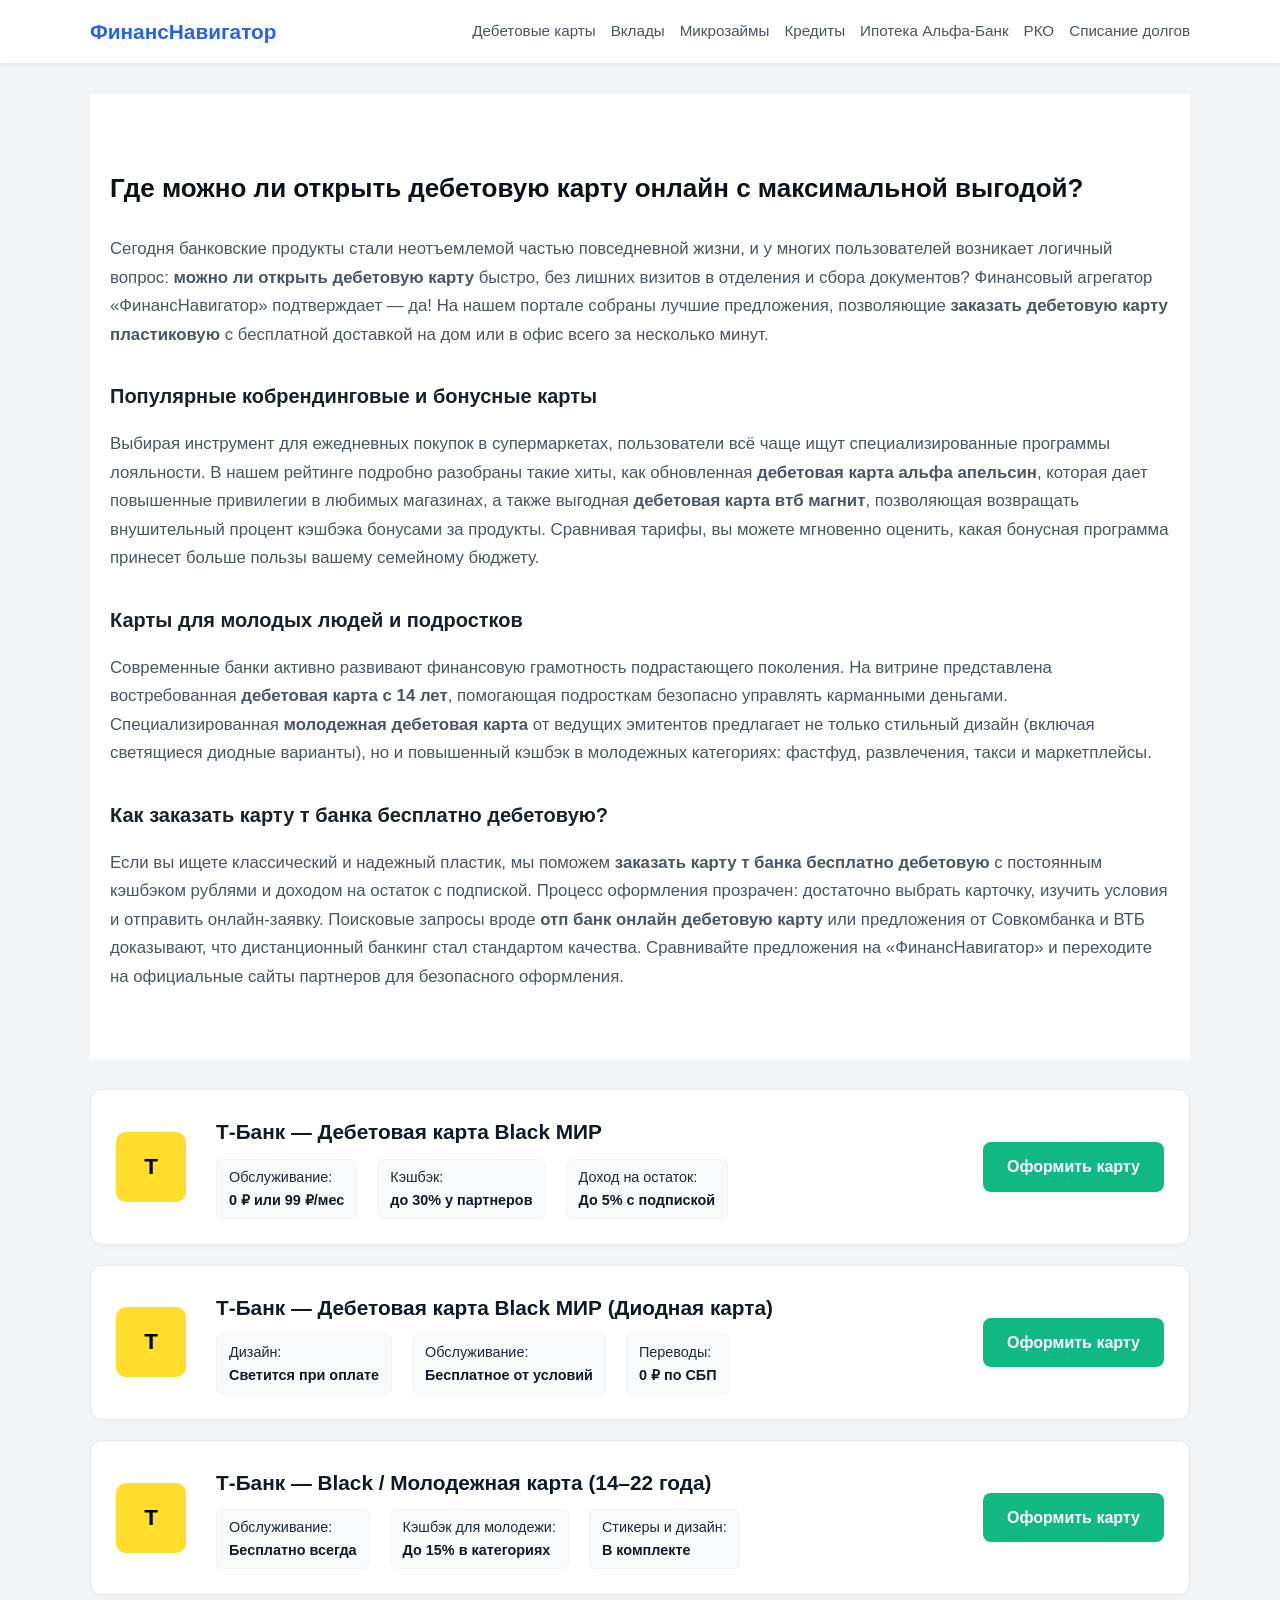
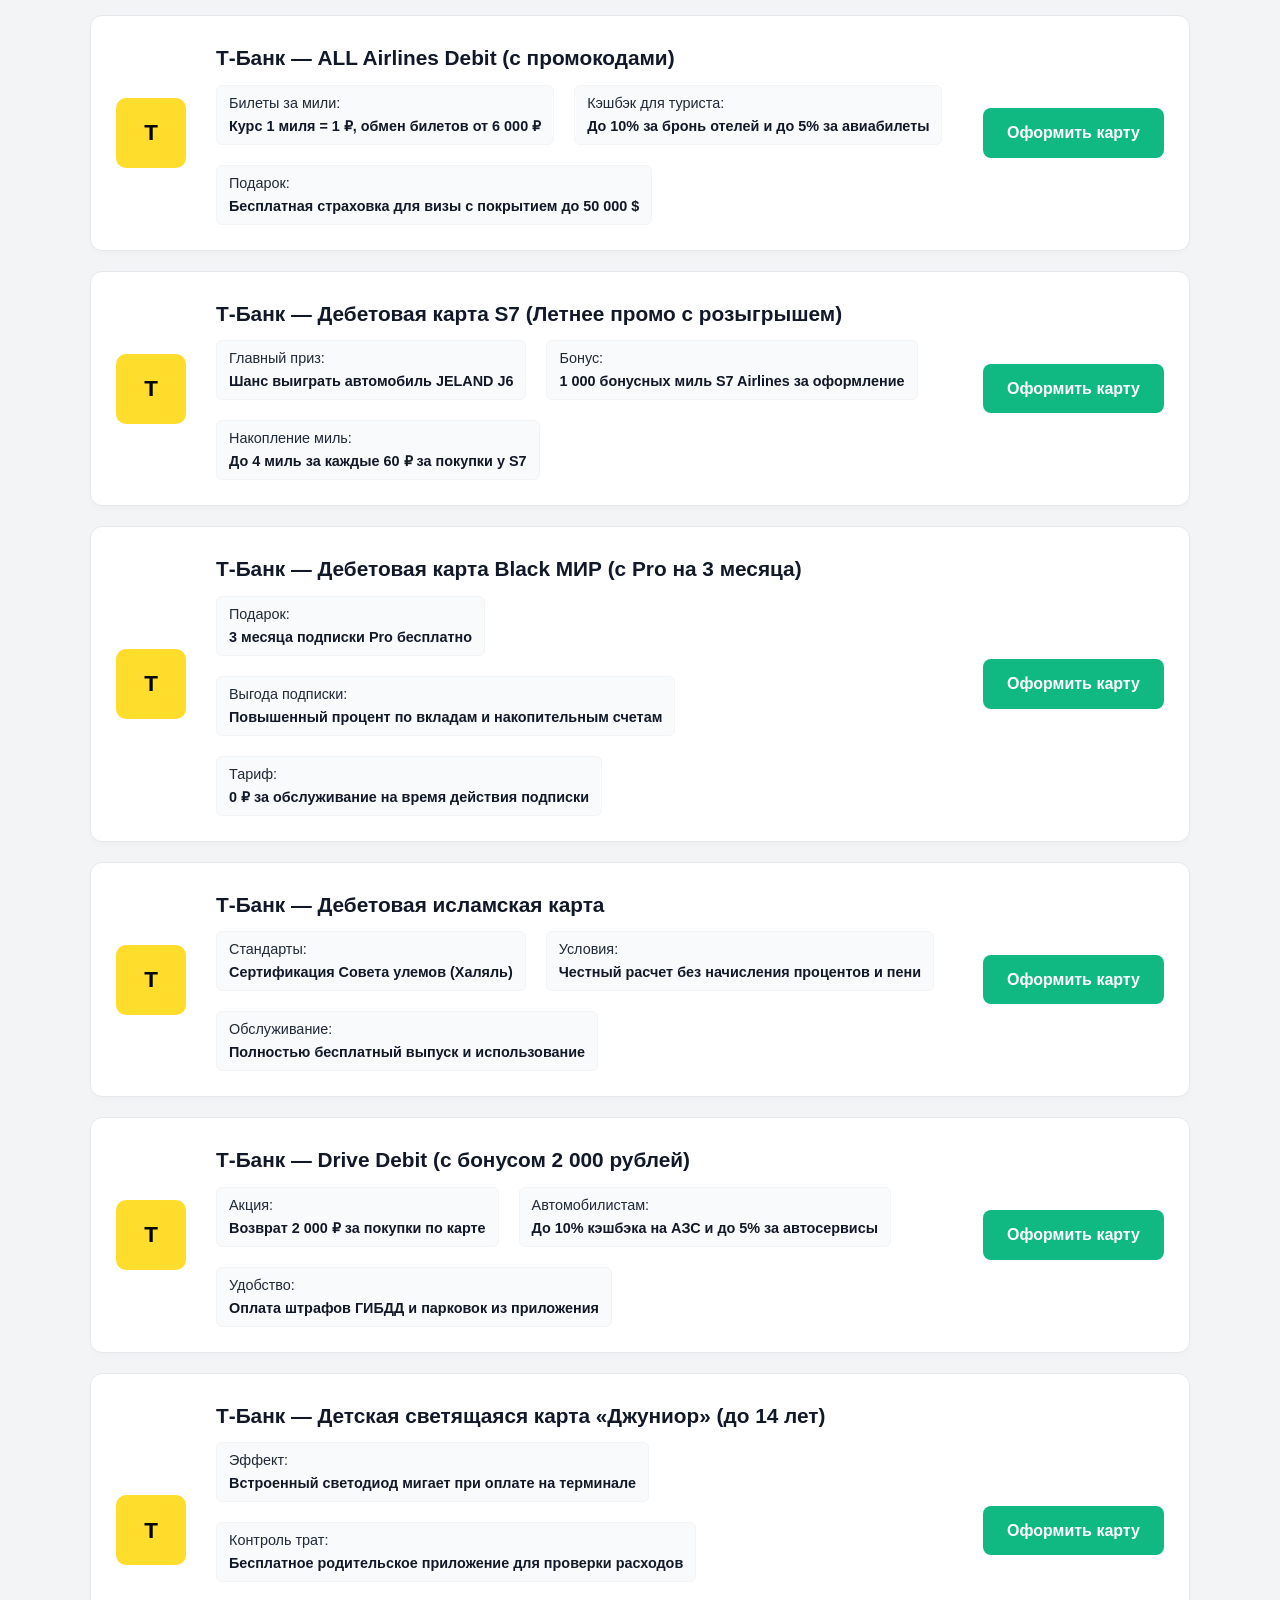
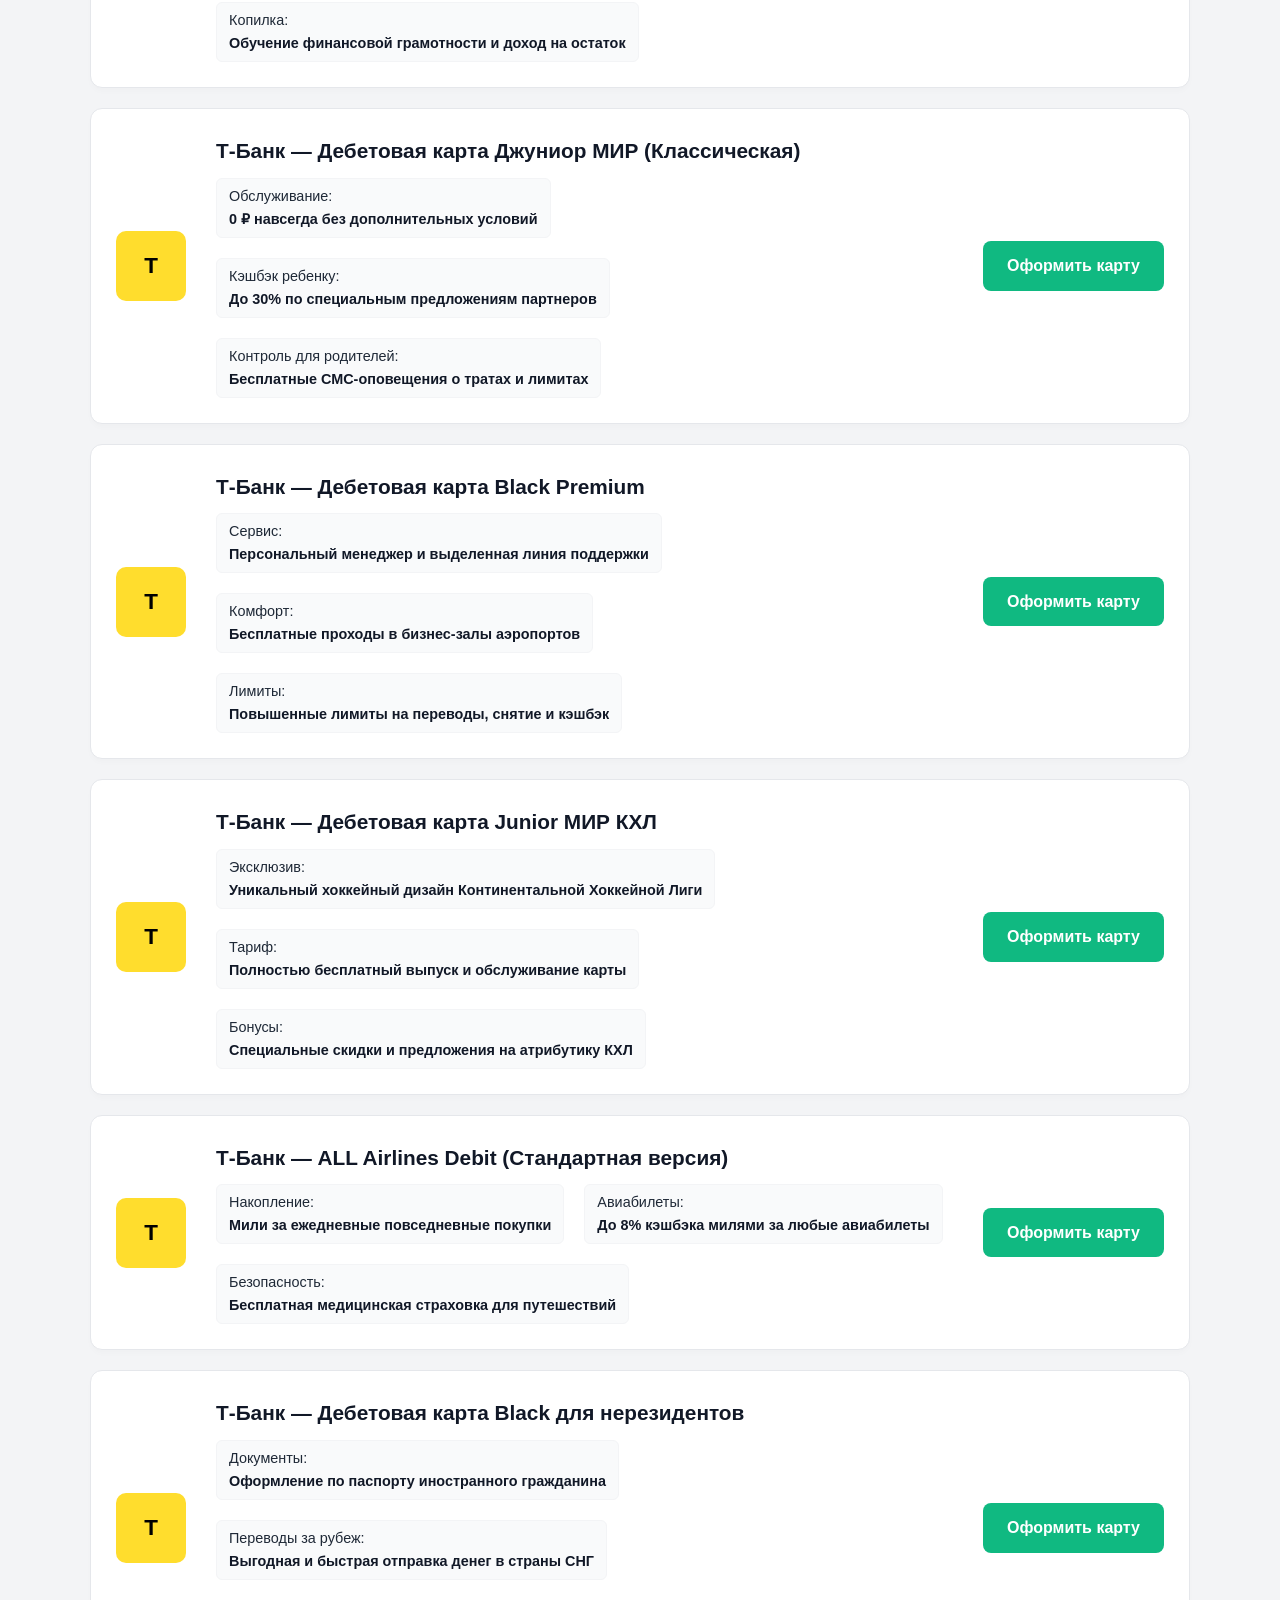
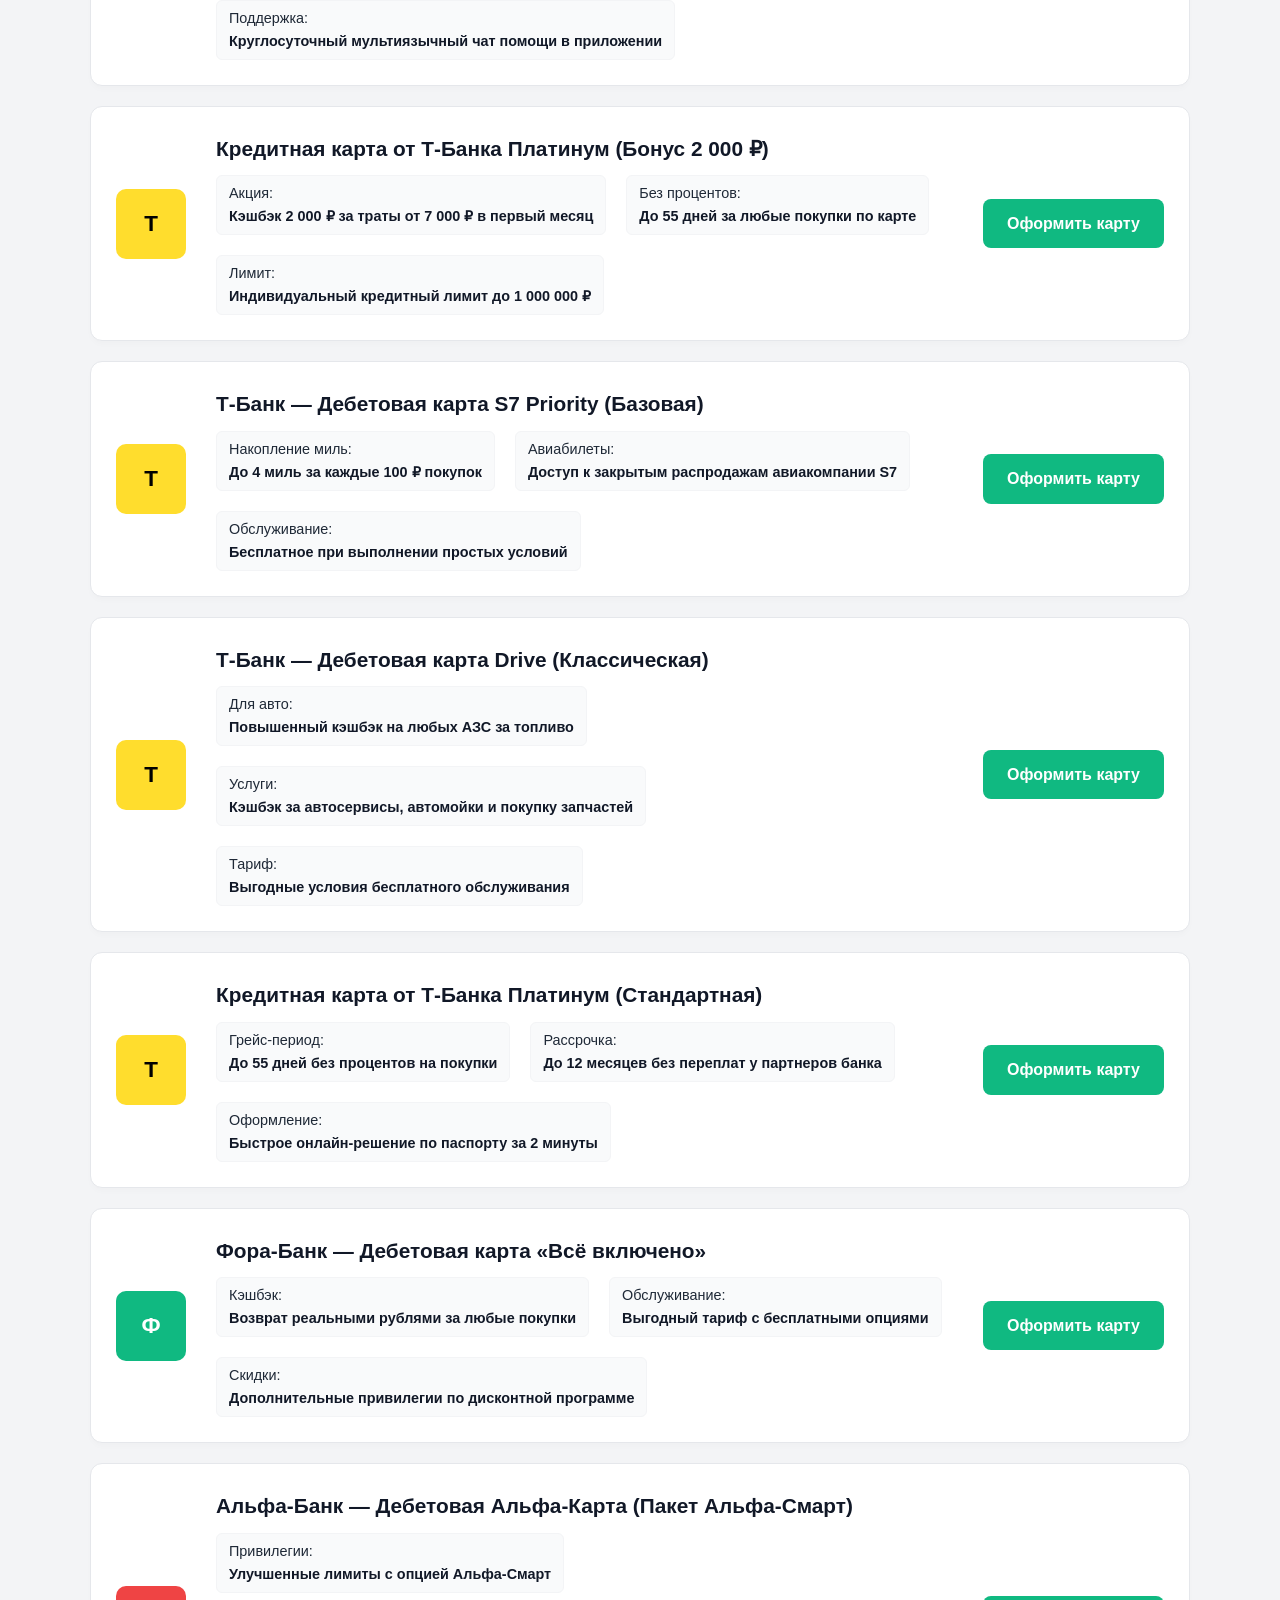
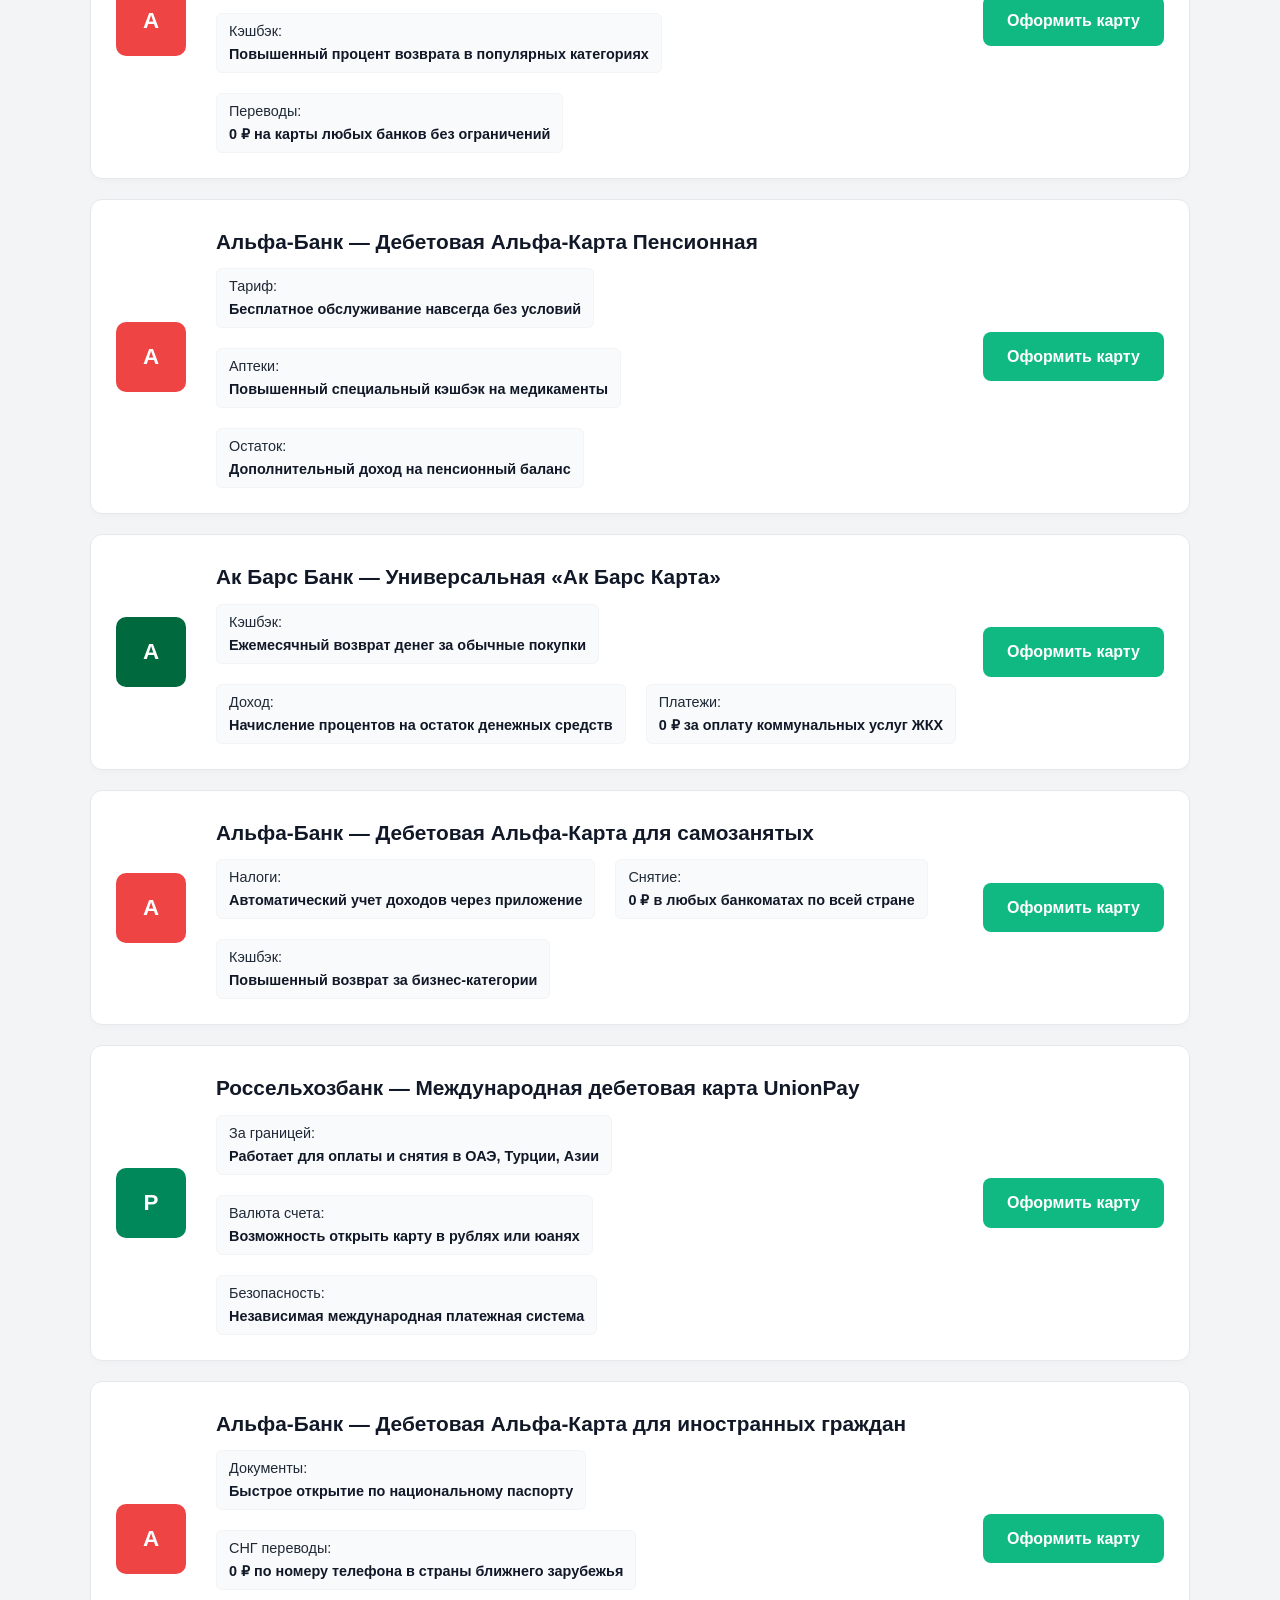
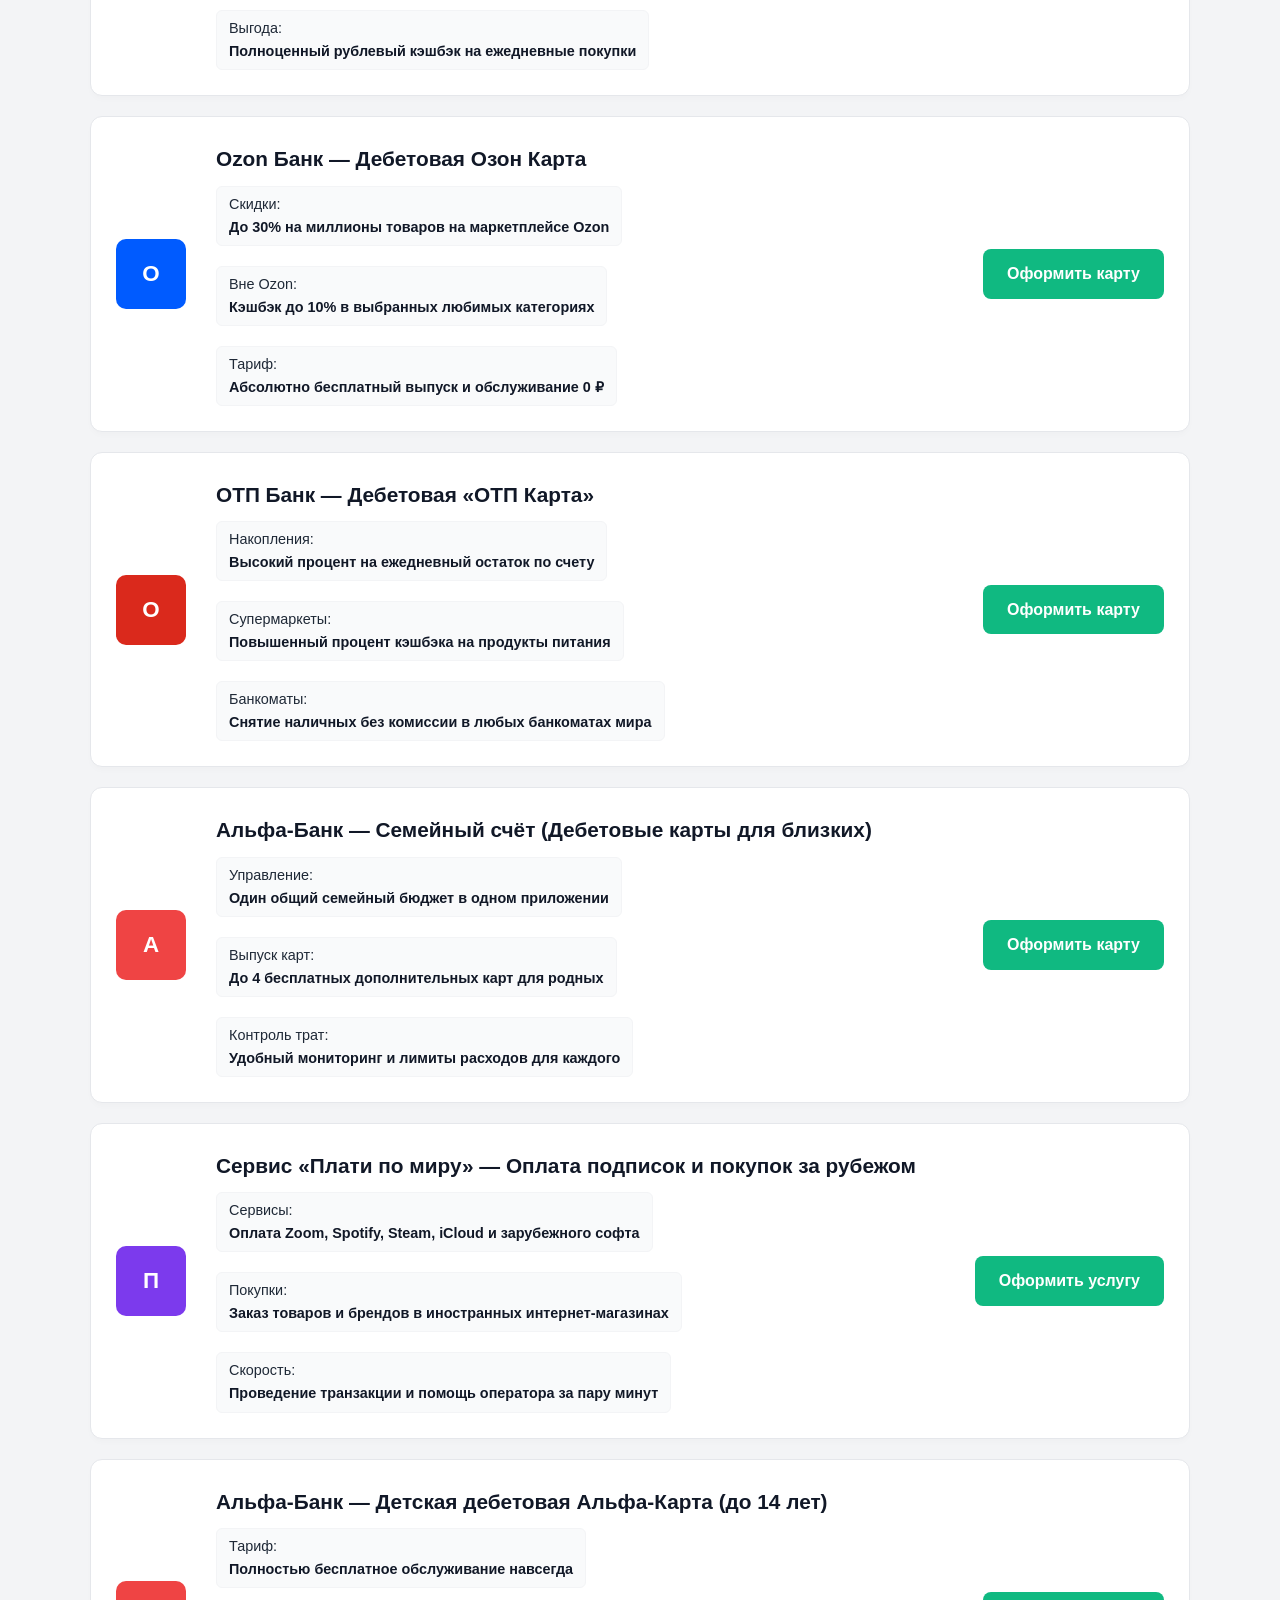
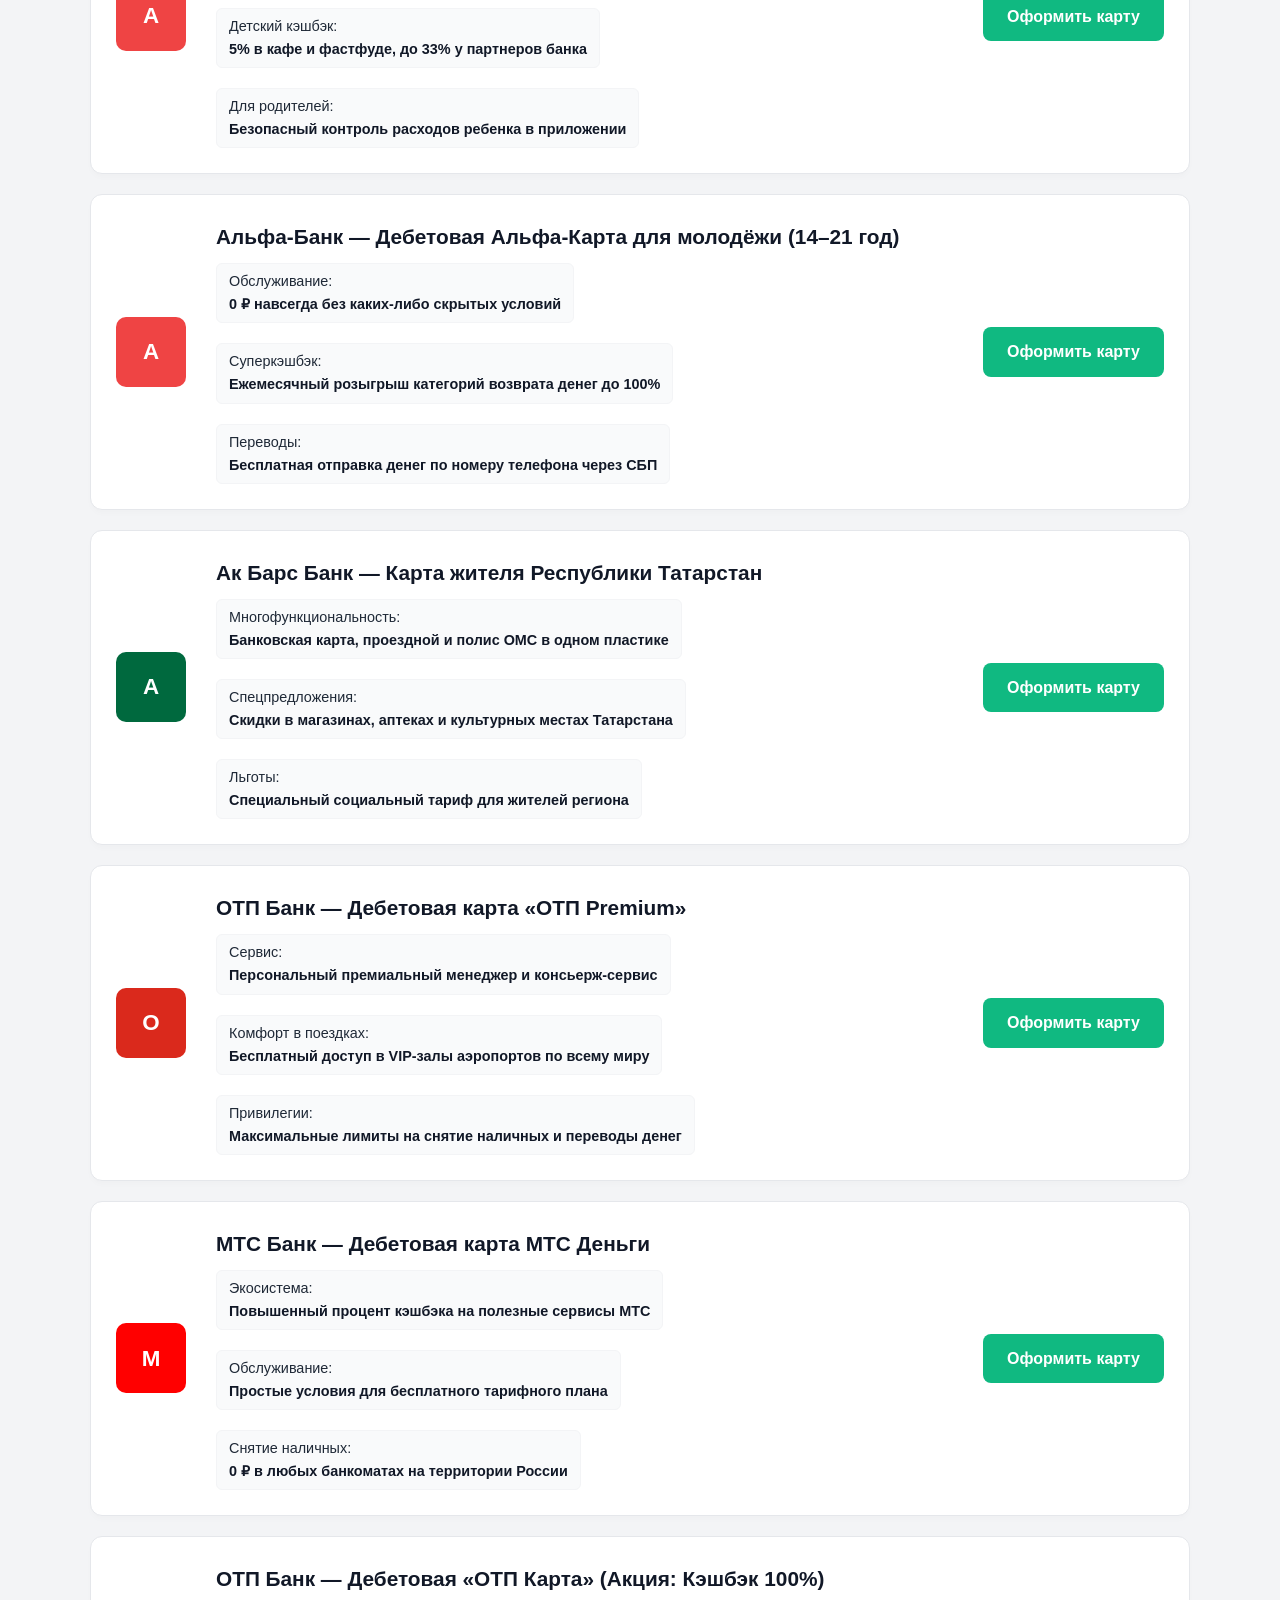
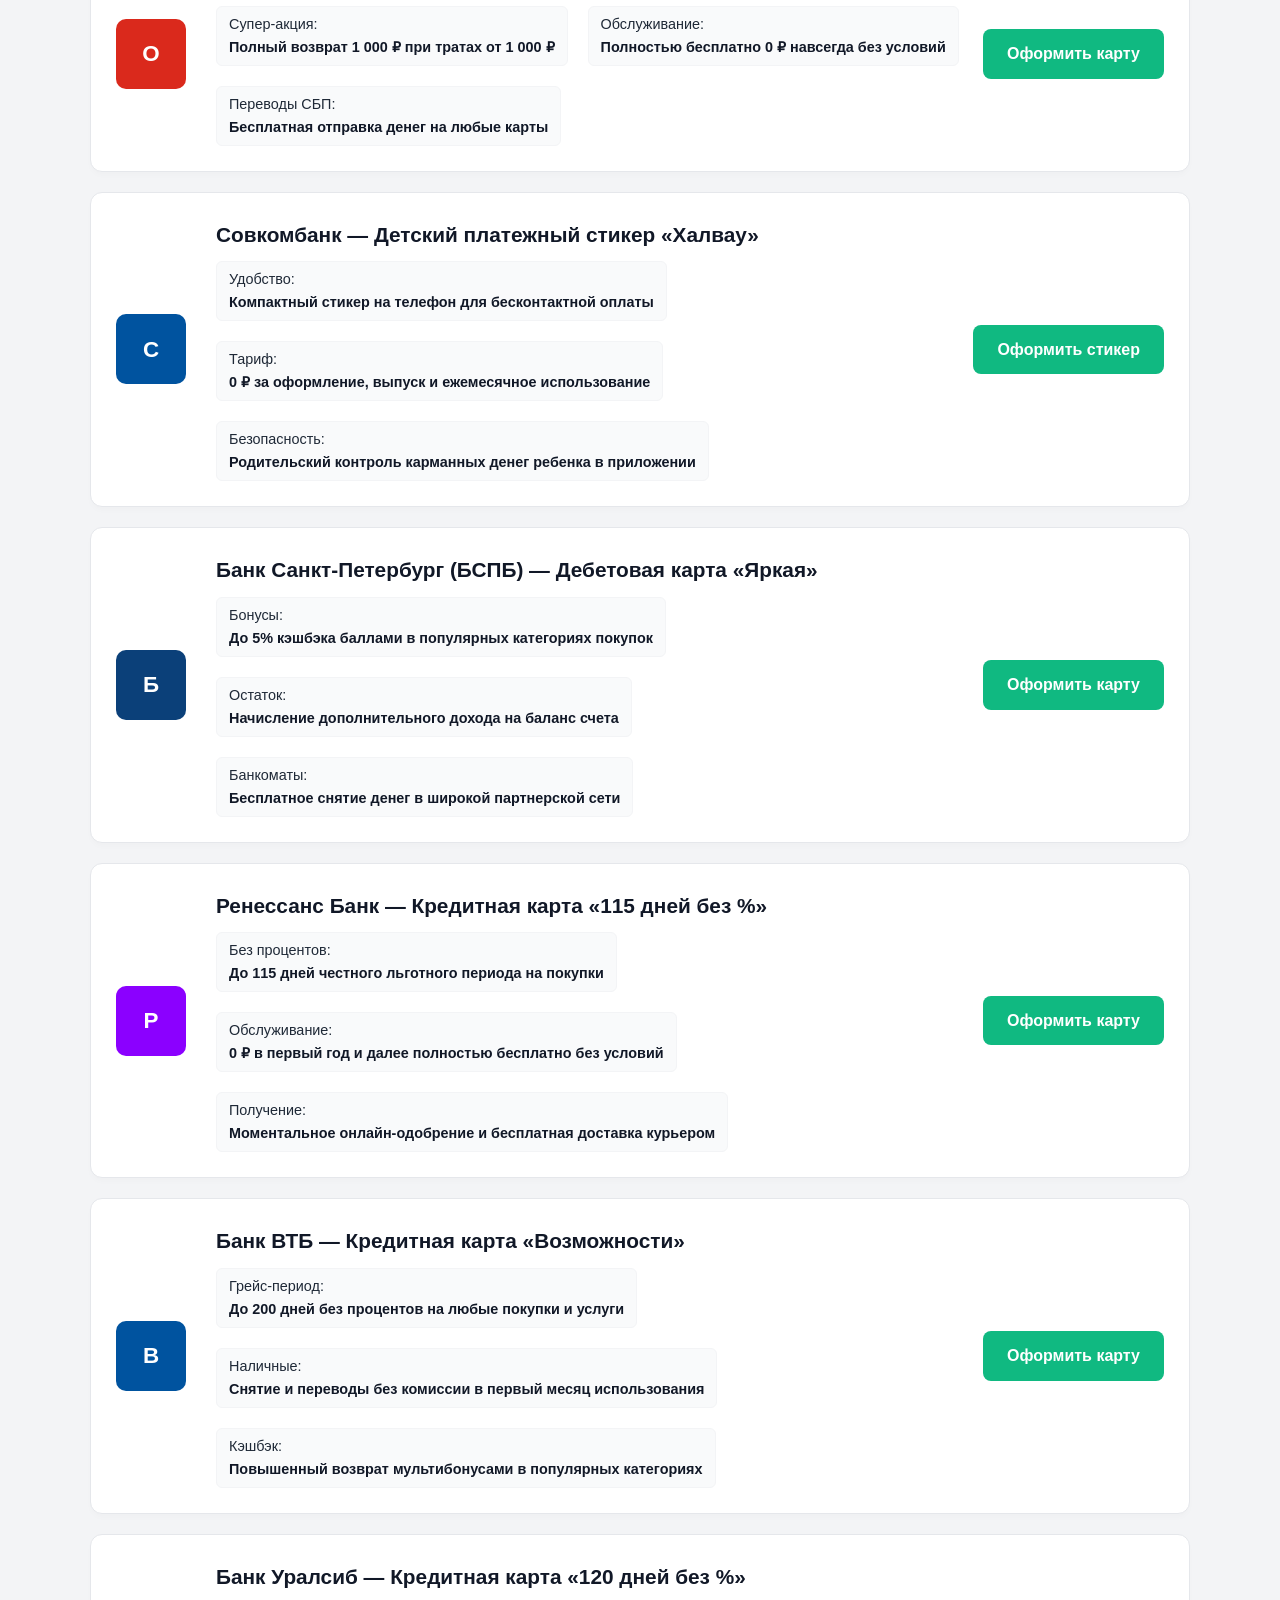
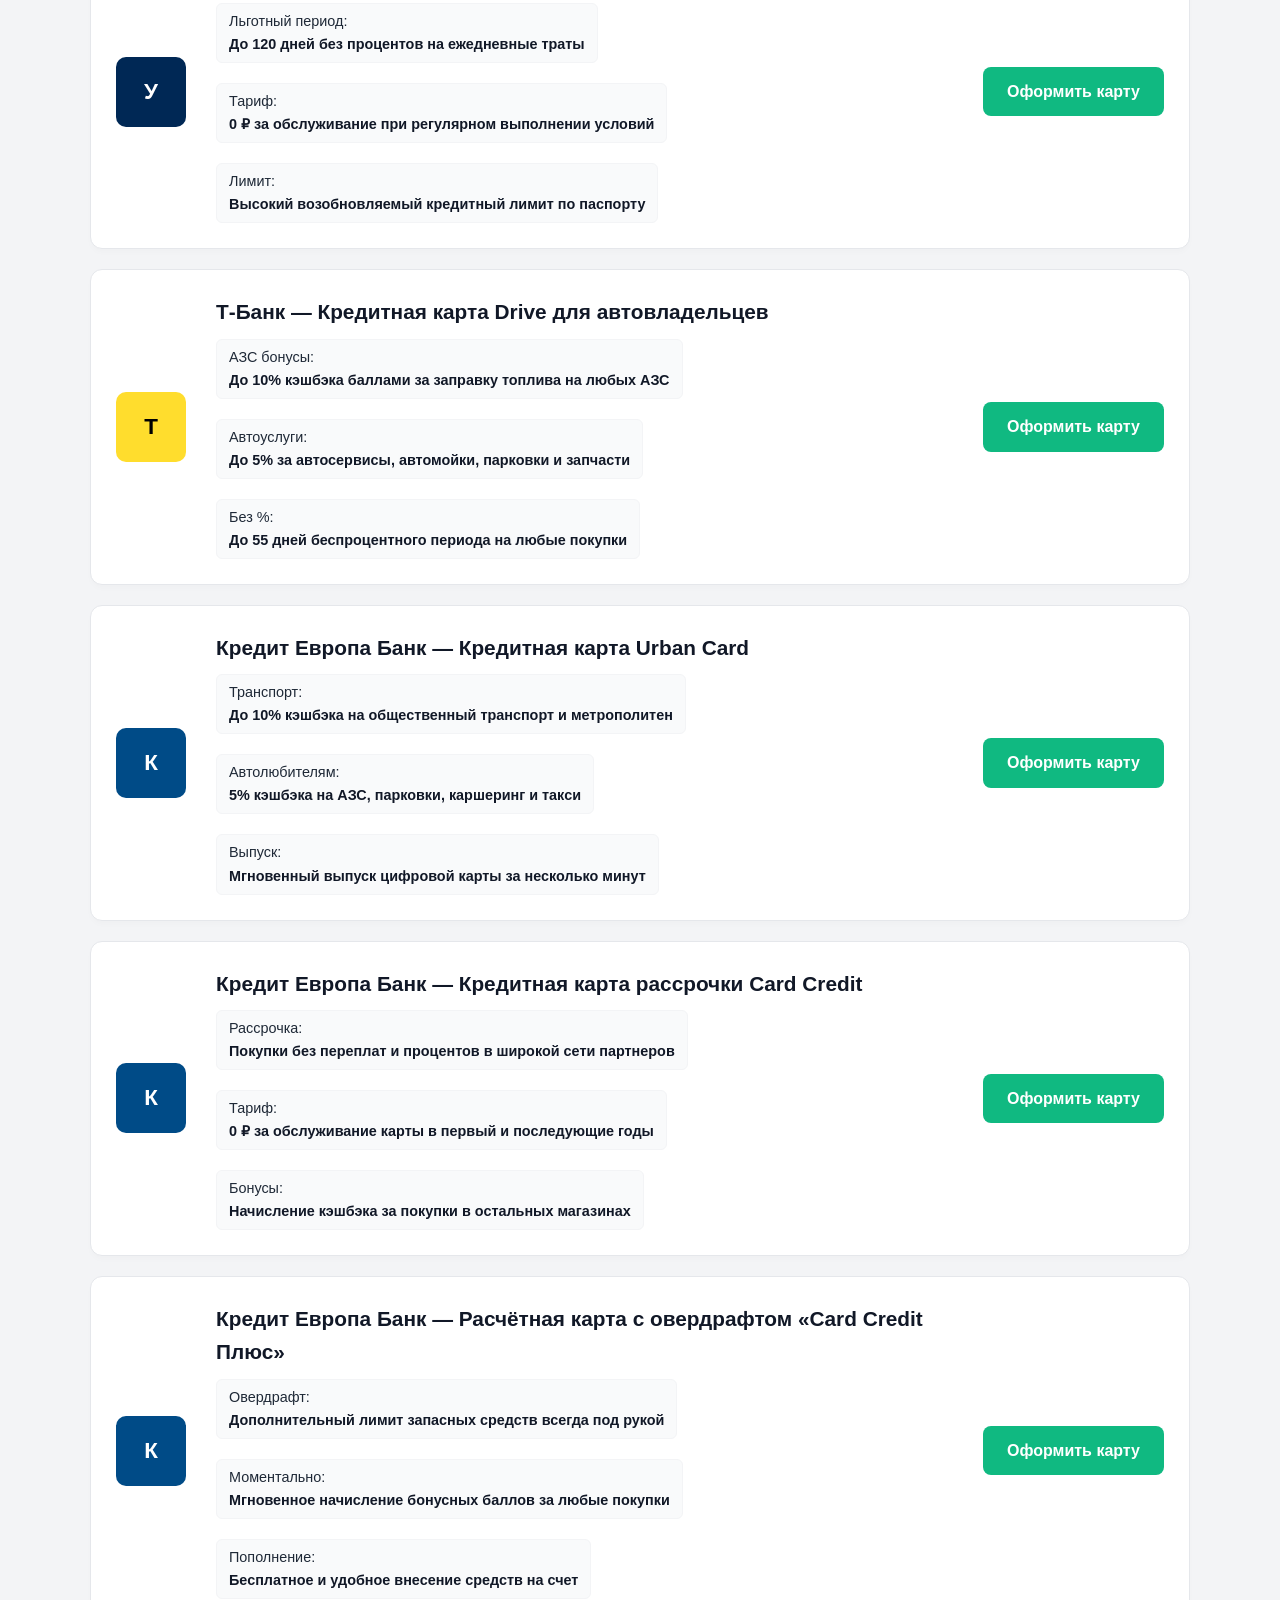
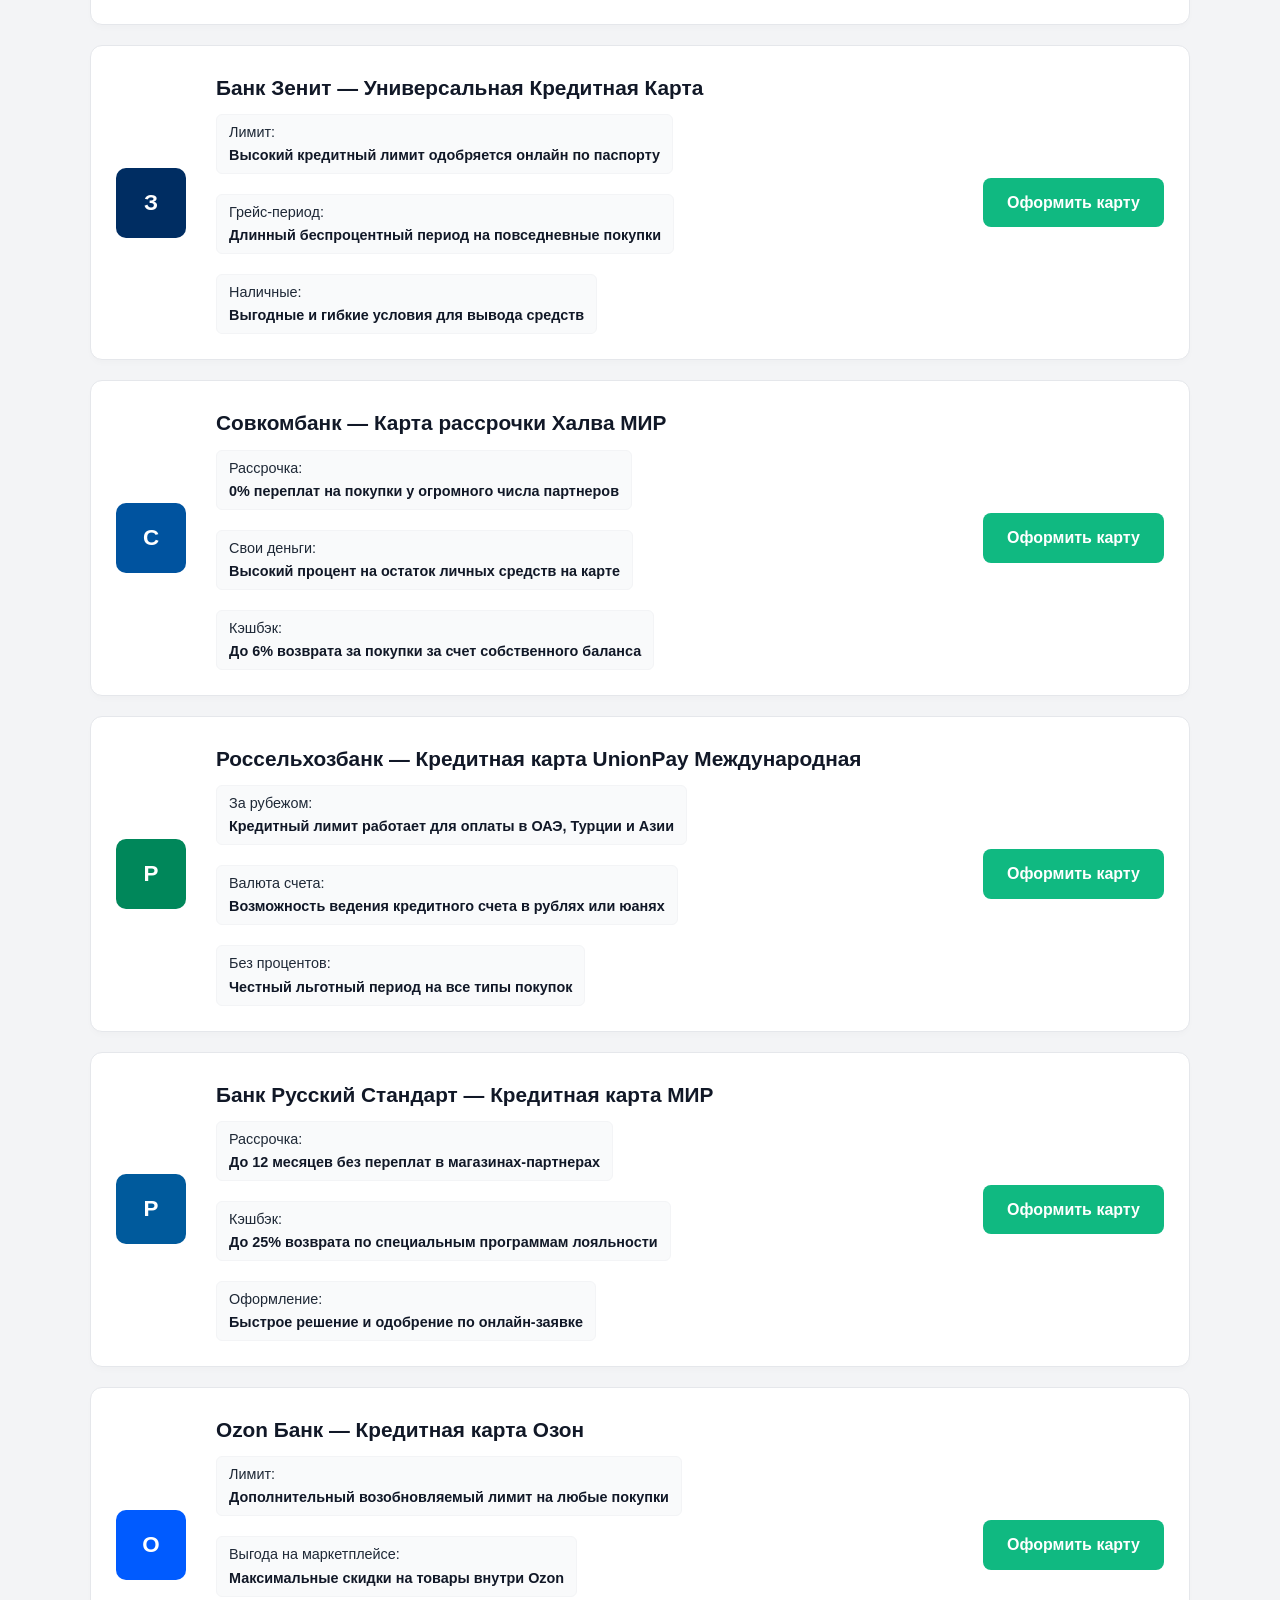
==== index.html @ fbdfd5fc "Update index.html" ====
<!DOCTYPE html>
<html lang="ru">
<head>
    <script>
  if (window.location.hostname === "smart-cardss.github.io") {
    window.location.replace("https://fin-navigator24.ru" + window.location.pathname.replace("/bank", ""));
  }
</script>
    <link rel="canonical" href="https://fin-navigator24.ru" />
    <meta charset="UTF-8">
    <meta name="viewport" content="width=device-width, initial-scale=1.0">
    <title>Сравнить и оформить дебетовую карту онлайн — Выгодный выбор</title>
    <meta name="description" content="Рейтинг лучших дебетовых и кредитных карт с кэшбэком и бесплатным обслуживанием. Оформить заявку онлайн за 5 минут.">
    
    <!-- Встроенный CSS (Стили сайта) -->
    <style>
        :root {
            --primary-color: #2563eb;
            --text-color: #1f2937;
            --bg-color: #f3f4f6;
            --card-bg: #ffffff;
            --accent-yellow: #ffdd2d;
        }
        body {
            font-family: -apple-system, BlinkMacSystemFont, "Segoe UI", Roboto, Helvetica, Arial, sans-serif;
            line-height: 1.6;
            color: var(--text-color);
            background-color: var(--bg-color);
            margin: 0;
            padding: 0;
        }
        header {
            background-color: var(--card-bg);
            box-shadow: 0 2px 4px rgba(0,0,0,0.05);
            padding: 15px 20px;
            position: sticky;
            top: 0;
            z-index: 100;
        }
        .nav-container {
            max-width: 1100px;
            margin: 0 auto;
            display: flex;
            justify-content: space-between;
            align-items: center;
            flex-wrap: wrap;
        }
        .logo {
            font-weight: bold;
            font-size: 1.3rem;
            color: var(--primary-color);
            text-decoration: none;
        }
        .nav-links {
            display: flex;
            gap: 15px;
            flex-wrap: wrap;
        }
        .nav-links a {
            text-decoration: none;
            color: #4b5563;
            font-size: 0.95rem;
            font-weight: 500;
        }
        .nav-links a:hover, .nav-links a.active {
            color: var(--primary-color);
        }
        .container {
            max-width: 1100px;
            margin: 30px auto;
            padding: 0 15px;
        }
        .seo-block {
            background-color: var(--card-bg);
            padding: 25px;
            border-radius: 12px;
            margin-bottom: 30px;
            box-shadow: 0 1px 3px rgba(0,0,0,0.05);
        }
        h1 { font-size: 2rem; margin-top: 0; color: #111827; }
        h2 { font-size: 1.5rem; color: #111827; }
        p { color: #4b5563; font-size: 1.05rem; }
        
        /* Список офферов */
        .offers-list {
            display: flex;
            flex-direction: column;
            gap: 20px;
        }
        .offer-card {
            background-color: var(--card-bg);
            border-radius: 12px;
            padding: 25px;
            display: grid;
            grid-template-columns: 80px 1fr auto;
            align-items: center;
            gap: 20px;
            box-shadow: 0 4px 6px -1px rgba(0,0,0,0.02);
            border: 1px solid #e5e7eb;
        }
        @media (max-width: 768px) {
            .offer-card { grid-template-columns: 1fr; text-align: center; }
            .bank-badge { margin: 0 auto; }
            .offer-action { text-align: center; }
        }
        
        /* Текстовая цветная плашка банка вместо картинок */
        .bank-badge {
            width: 70px;
            height: 70px;
            border-radius: 10px;
            display: flex;
            align-items: center;
            justify-content: center;
            font-weight: bold;
            font-size: 1.4rem;
            color: #000000;
            background-color: var(--accent-yellow);
            user-select: none;
        }
        /* Стили для плашек разных банков */
        .bank-badge.alfa { background-color: #ef4444; color: #ffffff; }
        .bank-badge.vtb { background-color: #00539f; color: #ffffff; }
        .bank-badge.uralsib { background-color: #002855; color: #ffffff; }
        .bank-badge.ozon { background-color: #005bff; color: #ffffff; }
        .bank-badge.other { background-color: #10b981; color: #ffffff; }

        .offer-details h3 { margin: 0 0 10px 0; font-size: 1.3rem; color: #111827; }
        .offer-props {
            display: flex;
            gap: 20px;
            flex-wrap: wrap;
            margin-top: 10px;
        }
        @media (max-width: 768px) { .offer-props { justify-content: center; } }
        .prop {
            background-color: #f9fafb;
            padding: 6px 12px;
            border-radius: 6px;
            font-size: 0.9rem;
            border: 1px solid #f3f4f6;
        }
        .prop span { display: block; font-weight: bold; color: #111827; }
        .offer-action { text-align: right; }
        
        /* Исправленная кнопка для прямой работы ссылок на GitHub */
        .btn {
            display: inline-block;
            background-color: #10b981;
            color: white !important;
            padding: 12px 24px;
            font-weight: bold;
            text-decoration: none !important;
            border-radius: 8px;
            cursor: pointer;
            border: none;
            transition: background 0.2s;
            font-size: 1rem;
            position: relative;
            z-index: 10;
            pointer-events: auto !important;
        }
        .btn:hover { background-color: #059669; }
        footer {
            text-align: center;
            padding: 40px 20px;
            color: #9ca3af;
            font-size: 0.85rem;
            margin-top: 50px;
            border-top: 1px solid #e5e7eb;
        }
    </style>
</head>
<body>

    <!-- Меню сайта -->
    <header>
    <div class="nav-container">
        <a href="/" class="logo">ФинансНавигатор</a>
        <nav class="nav-links">
            <a href="/">Дебетовые карты</a>
            <a href="/vklady/">Вклады</a>
            <a href="/mfi/">Микрозаймы</a>
            <a href="/credits/">Кредиты</a>
            <a href="/alfa-ipoteka/">Ипотека Альфа-Банк</a>
            <a href="/rko/">РКО</a>
            <a href="/bankrotstvo/">Списание долгов</a>
        </nav>
    </div>
</header>

    <div class="container">
        
         <!-- Профессиональный SEO-блок под собранную семантику -->
<section class="seo-advanced-section" style="padding: 50px 20px; background-color: #ffffff; color: #2c3e50; font-family: 'Segoe UI', Roboto, sans-serif; line-height: 1.7; max-width: 1200px; margin: 30px auto; border-top: 1px solid #eef2f5;">
    <h2 style="font-size: 26px; color: #0c101d; margin-bottom: 25px; font-weight: 700; text-align: left;">Где можно ли открыть дебетовую карту онлайн с максимальной выгодой?</h2>
    
    <p style="margin-bottom: 18px;">
        Сегодня банковские продукты стали неотъемлемой частью повседневной жизни, и у многих пользователей возникает логичный вопрос: <strong>можно ли открыть дебетовую карту</strong> быстро, без лишних визитов в отделения и сбора документов? Финансовый агрегатор «ФинансНавигатор» подтверждает — да! На нашем портале собраны лучшие предложения, позволяющие <strong>заказать дебетовую карту пластиковую</strong> с бесплатной доставкой на дом или в офис всего за несколько минут.
    </p>

    <h3 style="font-size: 20px; color: #1a202c; margin-top: 30px; margin-bottom: 12px; font-weight: 600;">Популярные кобрендинговые и бонусные карты</h3>
    <p style="margin-bottom: 18px;">
        Выбирая инструмент для ежедневных покупок в супермаркетах, пользователи всё чаще ищут специализированные программы лояльности. В нашем рейтинге подробно разобраны такие хиты, как обновленная <strong>дебетовая карта альфа апельсин</strong>, которая дает повышенные привилегии в любимых магазинах, а также выгодная <strong>дебетовая карта втб магнит</strong>, позволяющая возвращать внушительный процент кэшбэка бонусами за продукты. Сравнивая тарифы, вы можете мгновенно оценить, какая бонусная программа принесет больше пользы вашему семейному бюджету.
    </p>

    <h3 style="font-size: 20px; color: #1a202c; margin-top: 30px; margin-bottom: 12px; font-weight: 600;">Карты для молодых людей и подростков</h3>
    <p style="margin-bottom: 18px;">
        Современные банки активно развивают финансовую грамотность подрастающего поколения. На витрине представлена востребованная <strong>дебетовая карта с 14 лет</strong>, помогающая подросткам безопасно управлять карманными деньгами. Специализированная <strong>молодежная дебетовая карта</strong> от ведущих эмитентов предлагает не только стильный дизайн (включая светящиеся диодные варианты), но и повышенный кэшбэк в молодежных категориях: фастфуд, развлечения, такси и маркетплейсы.
    </p>

    <h3 style="font-size: 20px; color: #1a202c; margin-top: 30px; margin-bottom: 12px; font-weight: 600;">Как заказать карту т банка бесплатно дебетовую?</h3>
    <p style="margin-bottom: 18px;">
        Если вы ищете классический и надежный пластик, мы поможем <strong>заказать карту т банка бесплатно дебетовую</strong> с постоянным кэшбэком рублями и доходом на остаток с подпиской. Процесс оформления прозрачен: достаточно выбрать карточку, изучить условия и отправить онлайн-заявку. Поисковые запросы вроде <strong>отп банк онлайн дебетовую карту</strong> или предложения от Совкомбанка и ВТБ доказывают, что дистанционный банкинг стал стандартом качества. Сравнивайте предложения на «ФинансНавигатор» и переходите на официальные сайты партнеров для безопасного оформления.
    </p>
</section>

        <div class="offers-list">

        <!-- СПИСОК ОФФЕРОВ -->
        <main class="offers-list">

            <!-- Карточка 1: Дебетовая карта Black МИР -->
            <div class="offer-card">
                <div class="bank-badge">Т</div>
                <div class="offer-details">
                    <h3>Т-Банк — Дебетовая карта Black МИР</h3>
                    <div class="offer-props">
                        <div class="prop">Обслуживание: <span>0 ₽ или 99 ₽/мес</span></div>
                        <div class="prop">Кэшбэк: <span>до 30% у партнеров</span></div>
                        <div class="prop">Доход на остаток: <span>До 5% с подпиской</span></div>
                    </div>
                </div>
                <div class="offer-action">
    <a href="https://trk.ppdu.ru/click/Wrhc8bFr?erid=Kra23xCCG" rel="noreferrer noopener sponsored" target="_blank" class="btn" style="text-decoration: none; display: inline-block;">Оформить карту</a>
</div>
            </div>

            <!-- Карточка 2: Дебетовая карта Black МИР, Диодная карта -->
            <div class="offer-card">
                <div class="bank-badge">Т</div>
                <div class="offer-details">
                    <h3>Т-Банк — Дебетовая карта Black МИР (Диодная карта)</h3>
                    <div class="offer-props">
                        <div class="prop">Дизайн: <span>Светится при оплате</span></div>
                        <div class="prop">Обслуживание: <span>Бесплатное от условий</span></div>
                        <div class="prop">Переводы: <span>0 ₽ по СБП</span></div>
                    </div>
                </div>
                <div class="offer-action">
    <a href="https://trk.ppdu.ru/click/Q3XJgyJC?erid=2SDnjc5b4Ad" rel="noreferrer noopener sponsored" target="_blank" class="btn" style="text-decoration: none; display: inline-block;">Оформить карту</a>
</div>
            </div>

            <!-- Карточка 3: Black / Молодежная карта -->
            <div class="offer-card">
                <div class="bank-badge">Т</div>
                <div class="offer-details">
                    <h3>Т-Банк — Black / Молодежная карта (14–22 года)</h3>
                    <div class="offer-props">
                        <div class="prop">Обслуживание: <span>Бесплатно всегда</span></div>
                        <div class="prop">Кэшбэк для молодежи: <span>До 15% в категориях</span></div>
                        <div class="prop">Стикеры и дизайн: <span>В комплекте</span></div>
                    </div>
                </div>
                <div class="offer-action">
    <a href="https://trk.ppdu.ru/click/M4lknHkV?erid=Kra23VKkC" rel="noreferrer noopener sponsored" target="_blank" class="btn" style="text-decoration: none; display: inline-block;">Оформить карту</a>
</div>
            </div>

                        <!-- Карточка: ALL Airlines Debit / промокоды -->
            <div class="offer-card">
                <div class="bank-badge">Т</div>
                <div class="offer-details">
                    <h3>Т-Банк — ALL Airlines Debit (с промокодами)</h3>
                    <div class="offer-props">
                        <div class="prop">Билеты за мили: <span>Курс 1 миля = 1 ₽, обмен билетов от 6 000 ₽</span></div>
                        <div class="prop">Кэшбэк для туриста: <span>До 10% за бронь отелей и до 5% за авиабилеты</span></div>
                        <div class="prop">Подарок: <span>Бесплатная страховка для визы с покрытием до 50 000 $</span></div>
                    </div>
                </div>
                <div class="offer-action">
    <a href="https://trk.ppdu.ru/click/hEuPiwoZ?erid=2SDnjcoWEz6" rel="noreferrer noopener sponsored" target="_blank" class="btn" style="text-decoration: none; display: inline-block;">Оформить карту</a>
</div>
            </div>
            <!-- Карточка: Дебетовая карта S7, Летнее промо -->
            <div class="offer-card">
                <div class="bank-badge">Т</div>
                <div class="offer-details">
                    <h3>Т-Банк — Дебетовая карта S7 (Летнее промо с розыгрышем)</h3>
                    <div class="offer-props">
                        <div class="prop">Главный приз: <span>Шанс выиграть автомобиль JELAND J6</span></div>
                        <div class="prop">Бонус: <span>1 000 бонусных миль S7 Airlines за оформление</span></div>
                        <div class="prop">Накопление миль: <span>До 4 миль за каждые 60 ₽ за покупки у S7</span></div>
                    </div>
                </div>
                <div class="offer-action">
    <a href="https://trk.ppdu.ru/click/bGUSlDmn?erid=2SDnjcBrrqY" rel="noreferrer noopener sponsored" target="_blank" class="btn" style="text-decoration: none; display: inline-block;">Оформить карту</a>
</div>
            </div>

            <!-- Карточка: Дебетовая карта Black МИР/ Pro 3 месяца -->
            <div class="offer-card">
                <div class="bank-badge">Т</div>
                <div class="offer-details">
                    <h3>Т-Банк — Дебетовая карта Black МИР (с Pro на 3 месяца)</h3>
                    <div class="offer-props">
                        <div class="prop">Подарок: <span>3 месяца подписки Pro бесплатно</span></div>
                        <div class="prop">Выгода подписки: <span>Повышенный процент по вкладам и накопительным счетам</span></div>
                        <div class="prop">Тариф: <span>0 ₽ за обслуживание на время действия подписки</span></div>
                    </div>
                </div>
                <div class="offer-action">
    <a href="https://trk.ppdu.ru/click/JKQHjSY3?erid=Kra23oUWc" rel="noreferrer noopener sponsored" target="_blank" class="btn" style="text-decoration: none; display: inline-block;">Оформить карту</a>
</div>
            </div>

            <!-- Карточка: Дебетовая исламская карта -->
            <div class="offer-card">
                <div class="bank-badge">Т</div>
                <div class="offer-details">
                    <h3>Т-Банк — Дебетовая исламская карта</h3>
                    <div class="offer-props">
                        <div class="prop">Стандарты: <span>Сертификация Совета улемов (Халяль)</span></div>
                        <div class="prop">Условия: <span>Честный расчет без начисления процентов и пени</span></div>
                        <div class="prop">Обслуживание: <span>Полностью бесплатный выпуск и использование</span></div>
                    </div>
                </div>
                <div class="offer-action">
    <a href="https://trk.ppdu.ru/click/49aS5Lp2?erid=2SDnjeZwNoM" rel="noreferrer noopener sponsored" target="_blank" class="btn" style="text-decoration: none; display: inline-block;">Оформить карту</a>
</div>
            </div>

            <!-- Карточка: Drive Debit кешбэк 2 000 рублей -->
            <div class="offer-card">
                <div class="bank-badge">Т</div>
                <div class="offer-details">
                    <h3>Т-Банк — Drive Debit (с бонусом 2 000 рублей)</h3>
                    <div class="offer-props">
                        <div class="prop">Акция: <span>Возврат 2 000 ₽ за покупки по карте</span></div>
                        <div class="prop">Автомобилистам: <span>До 10% кэшбэка на АЗС и до 5% за автосервисы</span></div>
                        <div class="prop">Удобство: <span>Оплата штрафов ГИБДД и парковок из приложения</span></div>
                    </div>
                </div>
                <div class="offer-action">
    <a href="https://trk.ppdu.ru/click/D4M44JTx?erid=2SDnjdDD33p" rel="noreferrer noopener sponsored" target="_blank" class="btn" style="text-decoration: none; display: inline-block;">Оформить карту</a>
</div>
            </div>

            <!-- Карточка: Детская светящаяся карта «Джуниор» -->
            <div class="offer-card">
                <div class="bank-badge">Т</div>
                <div class="offer-details">
                    <h3>Т-Банк — Детская светящаяся карта «Джуниор» (до 14 лет)</h3>
                    <div class="offer-props">
                        <div class="prop">Эффект: <span>Встроенный светодиод мигает при оплате на терминале</span></div>
                        <div class="prop">Контроль трат: <span>Бесплатное родительское приложение для проверки расходов</span></div>
                        <div class="prop">Копилка: <span>Обучение финансовой грамотности и доход на остаток</span></div>
                    </div>
                </div>
                <div class="offer-action">
    <a href="https://trk.ppdu.ru/click/TkHaXPd6?erid=2SDnjdyPqHx" rel="noreferrer noopener sponsored" target="_blank" class="btn" style="text-decoration: none; display: inline-block;">Оформить карту</a>
</div>
            </div>
            <!-- Карточка: Дебетовая карта Джуниор МИР -->
            <div class="offer-card">
                <div class="bank-badge">Т</div>
                <div class="offer-details">
                    <h3>Т-Банк — Дебетовая карта Джуниор МИР (Классическая)</h3>
                    <div class="offer-props">
                        <div class="prop">Обслуживание: <span>0 ₽ навсегда без дополнительных условий</span></div>
                        <div class="prop">Кэшбэк ребенку: <span>До 30% по специальным предложениям партнеров</span></div>
                        <div class="prop">Контроль для родителей: <span>Бесплатные СМС-оповещения о тратах и лимитах</span></div>
                    </div>
                </div>
                <div class="offer-action">
    <a href="https://trk.ppdu.ru/click/0OyXxaJP?erid=Kra23n8S4" rel="noreferrer noopener sponsored" target="_blank" class="btn" style="text-decoration: none; display: inline-block;">Оформить карту</a>
</div>
            </div>

            <!-- Карточка: Дебетовая карта Black Premium -->
            <div class="offer-card">
                <div class="bank-badge">Т</div>
                <div class="offer-details">
                    <h3>Т-Банк — Дебетовая карта Black Premium</h3>
                    <div class="offer-props">
                        <div class="prop">Сервис: <span>Персональный менеджер и выделенная линия поддержки</span></div>
                        <div class="prop">Комфорт: <span>Бесплатные проходы в бизнес-залы аэропортов</span></div>
                        <div class="prop">Лимиты: <span>Повышенные лимиты на переводы, снятие и кэшбэк</span></div>
                    </div>
                </div>
                <div class="offer-action">
    <a href="https://trk.ppdu.ru/click/efPp7oyn?erid=Kra245bYt" rel="noreferrer noopener sponsored" target="_blank" class="btn" style="text-decoration: none; display: inline-block;">Оформить карту</a>
</div>
            </div>

            <!-- Карточка: Дебетовая карта Junior МИР КХЛ -->
            <div class="offer-card">
                <div class="bank-badge">Т</div>
                <div class="offer-details">
                    <h3>Т-Банк — Дебетовая карта Junior МИР КХЛ</h3>
                    <div class="offer-props">
                        <div class="prop">Эксклюзив: <span>Уникальный хоккейный дизайн Континентальной Хоккейной Лиги</span></div>
                        <div class="prop">Тариф: <span>Полностью бесплатный выпуск и обслуживание карты</span></div>
                        <div class="prop">Бонусы: <span>Специальные скидки и предложения на атрибутику КХЛ</span></div>
                    </div>
                </div>
                <div class="offer-action">
    <a href="https://trk.ppdu.ru/click/3ZkGtnky?erid=2SDnje5XEhE" rel="noreferrer noopener sponsored" target="_blank" class="btn" style="text-decoration: none; display: inline-block;">Оформить карту</a>
</div>
            </div>

            <!-- Карточка: ALL Airlines Debit -->
            <div class="offer-card">
                <div class="bank-badge">Т</div>
                <div class="offer-details">
                    <h3>Т-Банк — ALL Airlines Debit (Стандартная версия)</h3>
                    <div class="offer-props">
                        <div class="prop">Накопление: <span>Мили за ежедневные повседневные покупки</span></div>
                        <div class="prop">Авиабилеты: <span>До 8% кэшбэка милями за любые авиабилеты</span></div>
                        <div class="prop">Безопасность: <span>Бесплатная медицинская страховка для путешествий</span></div>
                    </div>
                </div>
                <div class="offer-action">
    <a href="https://trk.ppdu.ru/click/bYWSc6k2?erid=Kra23fkMn" rel="noreferrer noopener sponsored" target="_blank" class="btn" style="text-decoration: none; display: inline-block;">Оформить карту</a>
</div>
            </div>

            <!-- Карточка: Black Нерезиденты -->
            <div class="offer-card">
                <div class="bank-badge">Т</div>
                <div class="offer-details">
                    <h3>Т-Банк — Дебетовая карта Black для нерезидентов</h3>
                    <div class="offer-props">
                        <div class="prop">Документы: <span>Оформление по паспорту иностранного гражданина</span></div>
                        <div class="prop">Переводы за рубеж: <span>Выгодная и быстрая отправка денег в страны СНГ</span></div>
                        <div class="prop">Поддержка: <span>Круглосуточный мультиязычный чат помощи в приложении</span></div>
                    </div>
                </div>
                <div class="offer-action">
    <a href="https://trk.ppdu.ru/click/OPXD2K9I?erid=Kra23tWRv" rel="noreferrer noopener sponsored" target="_blank" class="btn" style="text-decoration: none; display: inline-block;">Оформить карту</a>
</div>
            </div>
            <!-- Карточка: Кредитная карта от Т-Банка (с бонусом) -->
            <div class="offer-card">
                <div class="bank-badge">Т</div>
                <div class="offer-details">
                    <h3>Кредитная карта от Т-Банка Платинум (Бонус 2 000 ₽)</h3>
                    <div class="offer-props">
                        <div class="prop">Акция: <span>Кэшбэк 2 000 ₽ за траты от 7 000 ₽ в первый месяц</span></div>
                        <div class="prop">Без процентов: <span>До 55 дней за любые покупки по карте</span></div>
                        <div class="prop">Лимит: <span>Индивидуальный кредитный лимит до 1 000 000 ₽</span></div>
                    </div>
                </div>
                <div class="offer-action">
    <a href="https://trk.ppdu.ru/click/HVuEI8O5?erid=2SDnjcTraKk" rel="noreferrer noopener sponsored" target="_blank" class="btn" style="text-decoration: none; display: inline-block;">Оформить карту</a>
</div>
            </div>

            <!-- Карточка: Дебетовая карта S7 -->
            <div class="offer-card">
                <div class="bank-badge">Т</div>
                <div class="offer-details">
                    <h3>Т-Банк — Дебетовая карта S7 Priority (Базовая)</h3>
                    <div class="offer-props">
                        <div class="prop">Накопление миль: <span>До 4 миль за каждые 100 ₽ покупок</span></div>
                        <div class="prop">Авиабилеты: <span>Доступ к закрытым распродажам авиакомпании S7</span></div>
                        <div class="prop">Обслуживание: <span>Бесплатное при выполнении простых условий</span></div>
                    </div>
                </div>
                <div class="offer-action">
    <a href="https://trk.ppdu.ru/click/iWBYJG3h?erid=2SDnjc34xuG" rel="noreferrer noopener sponsored" target="_blank" class="btn" style="text-decoration: none; display: inline-block;">Оформить карту</a>
</div>
            </div>

            <!-- Карточка: Drive Debit -->
            <div class="offer-card">
                <div class="bank-badge">Т</div>
                <div class="offer-details">
                    <h3>Т-Банк — Дебетовая карта Drive (Классическая)</h3>
                    <div class="offer-props">
                        <div class="prop">Для авто: <span>Повышенный кэшбэк на любых АЗС за топливо</span></div>
                        <div class="prop">Услуги: <span>Кэшбэк за автосервисы, автомойки и покупку запчастей</span></div>
                        <div class="prop">Тариф: <span>Выгодные условия бесплатного обслуживания</span></div>
                    </div>
                </div>
                <div class="offer-action">
    <a href="https://trk.ppdu.ru/click/nvCwadm9?erid=Kra23nndn" rel="noreferrer noopener sponsored" target="_blank" class="btn" style="text-decoration: none; display: inline-block;">Оформить карту</a>
</div>
            </div>

            <!-- Карточка: Кредитная карта от Т-Банка -->
            <div class="offer-card">
                <div class="bank-badge">Т</div>
                <div class="offer-details">
                    <h3>Кредитная карта от Т-Банка Платинум (Стандартная)</h3>
                    <div class="offer-props">
                        <div class="prop">Грейс-период: <span>До 55 дней без процентов на покупки</span></div>
                        <div class="prop">Рассрочка: <span>До 12 месяцев без переплат у партнеров банка</span></div>
                        <div class="prop">Оформление: <span>Быстрое онлайн-решение по паспорту за 2 минуты</span></div>
                    </div>
                </div>
                <div class="offer-action">
    <a href="https://trk.ppdu.ru/click/Tyhz8PEU?erid=+2SDnjeUybaz" rel="noreferrer noopener sponsored" target="_blank" class="btn" style="text-decoration: none; display: inline-block;">Оформить карту</a>
</div>
            </div>

            
            <!-- Карточка: Фора-Банк – Дебетовая карта с кешбэком «Всё включено» -->
            <div class="offer-card">
                <!-- Класс other сделает плашку зеленого цвета -->
                <div class="bank-badge other">Ф</div>
                <div class="offer-details">
                    <h3>Фора-Банк — Дебетовая карта «Всё включено»</h3>
                    <div class="offer-props">
                        <div class="prop">Кэшбэк: <span>Возврат реальными рублями за любые покупки</span></div>
                        <div class="prop">Обслуживание: <span>Выгодный тариф с бесплатными опциями</span></div>
                        <div class="prop">Скидки: <span>Дополнительные привилегии по дисконтной программе</span></div>
                    </div>
                </div>
                <div class="offer-action">
    <a href="https://trk.ppdu.ru/click/rtONIycG?erid=2SDnjeLQiFt" rel="noreferrer noopener sponsored" target="_blank" class="btn" style="text-decoration: none; display: inline-block;">Оформить карту</a>
</div>
            </div>

            <!-- Карточка: Альфа-Банк - Дебетовая Альфа‑Карта с привилегиями Альфа‑Смарт -->
            <div class="offer-card">
                <!-- Класс alfa автоматически сделает плашку красного цвета -->
                <div class="bank-badge alfa">А</div>
                <div class="offer-details">
                    <h3>Альфа-Банк — Дебетовая Альфа‑Карта (Пакет Альфа‑Смарт)</h3>
                    <div class="offer-props">
                        <div class="prop">Привилегии: <span>Улучшенные лимиты с опцией Альфа‑Смарт</span></div>
                        <div class="prop">Кэшбэк: <span>Повышенный процент возврата в популярных категориях</span></div>
                        <div class="prop">Переводы: <span>0 ₽ на карты любых банков без ограничений</span></div>
                    </div>
                </div>
                <div class="offer-action">
    <a href="https://trk.ppdu.ru/click/7YOMypfj?erid=2SDnje2HATp" rel="noreferrer noopener sponsored" target="_blank" class="btn" style="text-decoration: none; display: inline-block;">Оформить карту</a>
</div>
            </div>

            <!-- Карточка: Альфа - Банк - Дебетовая Альфа-Карта Пенсия в Альфа-Банке -->
            <div class="offer-card">
                <div class="bank-badge alfa">А</div>
                <div class="offer-details">
                    <h3>Альфа-Банк — Дебетовая Альфа-Карта Пенсионная</h3>
                    <div class="offer-props">
                        <div class="prop">Тариф: <span>Бесплатное обслуживание навсегда без условий</span></div>
                        <div class="prop">Аптеки: <span>Повышенный специальный кэшбэк на медикаменты</span></div>
                        <div class="prop">Остаток: <span>Дополнительный доход на пенсионный баланс</span></div>
                    </div>
                </div>
                <div class="offer-action">
    <a href="https://trk.ppdu.ru/click/Xvcwl2OV?erid=2SDnjefNrLJ" rel="noreferrer noopener sponsored" target="_blank" class="btn" style="text-decoration: none; display: inline-block;">Оформить карту</a>
</div>
            </div>

            <!-- Карточка: Ак Барс Банк - Ак Барс Карта -->
            <div class="offer-card">
                <!-- Новый стиль для Ак Барс — добавим темно-зеленый оттенок -->
                <div class="bank-badge" style="background-color: #00693e; color: #ffffff;">А</div>
                <div class="offer-details">
                    <h3>Ак Барс Банк — Универсальная «Ак Барс Карта»</h3>
                    <div class="offer-props">
                        <div class="prop">Кэшбэк: <span>Ежемесячный возврат денег за обычные покупки</span></div>
                        <div class="prop">Доход: <span>Начисление процентов на остаток денежных средств</span></div>
                        <div class="prop">Платежи: <span>0 ₽ за оплату коммунальных услуг ЖКХ</span></div>
                    </div>
                </div>
                <div class="offer-action">
    <a href="https://trk.ppdu.ru/click/xNEqBWwZ?erid=2SDnjdG7KhL" rel="noreferrer noopener sponsored" target="_blank" class="btn" style="text-decoration: none; display: inline-block;">Оформить карту</a>
</div>
            </div>
            <!-- Карточка: Альфа-Банк - Самозанятые Дебетовая Альфа-Карта -->
            <div class="offer-card">
                <div class="bank-badge alfa">А</div>
                <div class="offer-details">
                    <h3>Альфа-Банк — Дебетовая Альфа-Карта для самозанятых</h3>
                    <div class="offer-props">
                        <div class="prop">Налоги: <span>Автоматический учет доходов через приложение</span></div>
                        <div class="prop">Снятие: <span>0 ₽ в любых банкоматах по всей стране</span></div>
                        <div class="prop">Кэшбэк: <span>Повышенный возврат за бизнес-категории</span></div>
                    </div>
                </div>
                <div class="offer-action">
    <a href="https://trk.ppdu.ru/click/U9iF0181?erid=2SDnjcYZxoE" rel="noreferrer noopener sponsored" target="_blank" class="btn" style="text-decoration: none; display: inline-block;">Оформить карту</a>
</div>
            </div>

            <!-- Карточка: Россельхозбанк - дебетовая карта UnionPay -->
            <div class="offer-card">
                <!-- Специальный зеленый цвет для Россельхозбанка -->
                <div class="bank-badge" style="background-color: #00875a; color: #ffffff;">Р</div>
                <div class="offer-details">
                    <h3>Россельхозбанк — Международная дебетовая карта UnionPay</h3>
                    <div class="offer-props">
                        <div class="prop">За границей: <span>Работает для оплаты и снятия в ОАЭ, Турции, Азии</span></div>
                        <div class="prop">Валюта счета: <span>Возможность открыть карту в рублях или юанях</span></div>
                        <div class="prop">Безопасность: <span>Независимая международная платежная система</span></div>
                    </div>
                </div>
                <div class="offer-action">
    <a href="https://trk.ppdu.ru/click/xuJcq5JY?erid=2SDnjf3YxGr" rel="noreferrer noopener sponsored" target="_blank" class="btn" style="text-decoration: none; display: inline-block;">Оформить карту</a>
</div>
            </div>

            <!-- Карточка: Альфа-Банк - Дебетовая Альфа-Карта для Иностранцев -->
            <div class="offer-card">
                <div class="bank-badge alfa">А</div>
                <div class="offer-details">
                    <h3>Альфа-Банк — Дебетовая Альфа-Карта для иностранных граждан</h3>
                    <div class="offer-props">
                        <div class="prop">Документы: <span>Быстрое открытие по национальному паспорту</span></div>
                        <div class="prop">СНГ переводы: <span>0 ₽ по номеру телефона в страны ближнего зарубежья</span></div>
                        <div class="prop">Выгода: <span>Полноценный рублевый кэшбэк на ежедневные покупки</span></div>
                    </div>
                </div>
                <div class="offer-action">
    <a href="https://trk.ppdu.ru/click/l5lfNQu9?erid=2SDnjdPHV8e" rel="noreferrer noopener sponsored" target="_blank" class="btn" style="text-decoration: none; display: inline-block;">Оформить карту</a>
</div>
            </div>

            <!-- Карточка: Ozon Банк - Дебетовая карта -->
            <div class="offer-card">
                <div class="bank-badge ozon">О</div>
                <div class="offer-details">
                    <h3>Ozon Банк — Дебетовая Озон Карта</h3>
                    <div class="offer-props">
                        <div class="prop">Скидки: <span>До 30% на миллионы товаров на маркетплейсе Ozon</span></div>
                        <div class="prop">Вне Ozon: <span>Кэшбэк до 10% в выбранных любимых категориях</span></div>
                        <div class="prop">Тариф: <span>Абсолютно бесплатный выпуск и обслуживание 0 ₽</span></div>
                    </div>
                </div>
                <div class="offer-action">
    <a href="https://trk.ppdu.ru/click/IJPEEqKh?erid=2SDnjcSQqFP" rel="noreferrer noopener sponsored" target="_blank" class="btn" style="text-decoration: none; display: inline-block;">Оформить карту</a>
</div>
            </div>

            <!-- Карточка: ОТП Банк - ДК "ОТП Карта" -->
            <div class="offer-card">
                <!-- Насыщенный малиновый цвет для ОТП Банка -->
                <div class="bank-badge" style="background-color: #da291c; color: #ffffff;">О</div>
                <div class="offer-details">
                    <h3>ОТП Банк — Дебетовая «ОТП Карта»</h3>
                    <div class="offer-props">
                        <div class="prop">Накопления: <span>Высокий процент на ежедневный остаток по счету</span></div>
                        <div class="prop">Супермаркеты: <span>Повышенный процент кэшбэка на продукты питания</span></div>
                        <div class="prop">Банкоматы: <span>Снятие наличных без комиссии в любых банкоматах мира</span></div>
                    </div>
                </div>
                <div class="offer-action">
    <a href="https://trk.ppdu.ru/click/bWxyCuoR?erid=2SDnjerCCxU" rel="noreferrer noopener sponsored" target="_blank" class="btn" style="text-decoration: none; display: inline-block;">Оформить карту</a>
</div>
            </div>
            <!-- Карточка: Альфа-Банк - Семейный счёт -->
            <div class="offer-card">
                <div class="bank-badge alfa">А</div>
                <div class="offer-details">
                    <h3>Альфа-Банк — Семейный счёт (Дебетовые карты для близких)</h3>
                    <div class="offer-props">
                        <div class="prop">Управление: <span>Один общий семейный бюджет в одном приложении</span></div>
                        <div class="prop">Выпуск карт: <span>До 4 бесплатных дополнительных карт для родных</span></div>
                        <div class="prop">Контроль трат: <span>Удобный мониторинг и лимиты расходов для каждого</span></div>
                    </div>
                </div>
                <div class="offer-action">
    <a href="https://trk.ppdu.ru/click/R4U6sStY?erid=2SDnjepJnux" rel="noreferrer noopener sponsored" target="_blank" class="btn" style="text-decoration: none; display: inline-block;">Оформить карту</a>
</div>
            </div>

            <!-- Карточка: Плати по миру -->
            <div class="offer-card">
                <!-- Яркий фиолетовый цвет для сервиса международных оплат -->
                <div class="bank-badge" style="background-color: #7c3aed; color: #ffffff;">П</div>
                <div class="offer-details">
                    <h3>Сервис «Плати по миру» — Оплата подписок и покупок за рубежом</h3>
                    <div class="offer-props">
                        <div class="prop">Сервисы: <span>Оплата Zoom, Spotify, Steam, iCloud и зарубежного софта</span></div>
                        <div class="prop">Покупки: <span>Заказ товаров и брендов в иностранных интернет-магазинах</span></div>
                        <div class="prop">Скорость: <span>Проведение транзакции и помощь оператора за пару минут</span></div>
                    </div>
                </div>
               <div class="offer-action">
    <a href="https://trk.ppdu.ru/click/1F3gLYl5?erid=2SDnjcj1YF4" rel="noreferrer noopener sponsored" target="_blank" class="btn" style="text-decoration: none; display: inline-block;">Оформить услугу</a>
</div>
            </div>

            <!-- Карточка: Альфа - Банк - Детская дебетовая Альфа-карта -->
            <div class="offer-card">
                <div class="bank-badge alfa">А</div>
                <div class="offer-details">
                    <h3>Альфа-Банк — Детская дебетовая Альфа-Карта (до 14 лет)</h3>
                    <div class="offer-props">
                        <div class="prop">Тариф: <span>Полностью бесплатное обслуживание навсегда</span></div>
                        <div class="prop">Детский кэшбэк: <span>5% в кафе и фастфуде, до 33% у партнеров банка</span></div>
                        <div class="prop">Для родителей: <span>Безопасный контроль расходов ребенка в приложении</span></div>
                    </div>
                </div>
               <div class="offer-action">
    <a href="https://trk.ppdu.ru/click/GVdHPP0e?erid=2SDnjdQzYpk" rel="noreferrer noopener sponsored" target="_blank" class="btn" style="text-decoration: none; display: inline-block;">Оформить карту</a>
</div>
            </div>

            <!-- Карточка: Альфа-Банк - Дебетовая Альфа‑Карта для молодёжи -->
            <div class="offer-card">
                <div class="bank-badge alfa">А</div>
                <div class="offer-details">
                    <h3>Альфа-Банк — Дебетовая Альфа‑Карта для молодёжи (14–21 год)</h3>
                    <div class="offer-props">
                        <div class="prop">Обслуживание: <span>0 ₽ навсегда без каких-либо скрытых условий</span></div>
                        <div class="prop">Суперкэшбэк: <span>Ежемесячный розыгрыш категорий возврата денег до 100%</span></div>
                        <div class="prop">Переводы: <span>Бесплатная отправка денег по номеру телефона через СБП</span></div>
                    </div>
                </div>
                <div class="offer-action">
    <a href="https://trk.ppdu.ru/click/tlsXxkuQ?erid=2SDnjcyvkUv" rel="noreferrer noopener sponsored" target="_blank" class="btn" style="text-decoration: none; display: inline-block;">Оформить карту</a>
</div>
            </div>

            <!-- Карточка: Ак Барс Банк - Карта жителя Республики Татарстан -->
            <div class="offer-card">
                <div class="bank-badge" style="background-color: #00693e; color: #ffffff;">А</div>
                <div class="offer-details">
                    <h3>Ак Барс Банк — Карта жителя Республики Татарстан</h3>
                    <div class="offer-props">
                        <div class="prop">Многофункциональность: <span>Банковская карта, проездной и полис ОМС в одном пластике</span></div>
                        <div class="prop">Спецпредложения: <span>Скидки в магазинах, аптеках и культурных местах Татарстана</span></div>
                        <div class="prop">Льготы: <span>Специальный социальный тариф для жителей региона</span></div>
                    </div>
                </div>
                <div class="offer-action">
    <a href="https://trk.ppdu.ru/click/gmxpo0ci?erid=2SDnjcX9hQv" rel="noreferrer noopener sponsored" target="_blank" class="btn" style="text-decoration: none; display: inline-block;">Оформить карту</a>
</div>
            </div>
            <!-- Карточка: ОТП Банк - ДК "ОТП Premium" -->
            <div class="offer-card">
                <div class="bank-badge" style="background-color: #da291c; color: #ffffff;">О</div>
                <div class="offer-details">
                    <h3>ОТП Банк — Дебетовая карта «ОТП Premium»</h3>
                    <div class="offer-props">
                        <div class="prop">Сервис: <span>Персональный премиальный менеджер и консьерж-сервис</span></div>
                        <div class="prop">Комфорт в поездках: <span>Бесплатный доступ в VIP-залы аэропортов по всему миру</span></div>
                        <div class="prop">Привилегии: <span>Максимальные лимиты на снятие наличных и переводы денег</span></div>
                    </div>
                </div>
                <div class="offer-action">
    <a href="https://trk.ppdu.ru/click/s8ANGa9O?erid=2SDnje8MXqz" rel="noreferrer noopener sponsored" target="_blank" class="btn" style="text-decoration: none; display: inline-block;">Оформить карту</a>
</div>
            </div>

            <!-- Карточка: МТС Деньги | Дебетовая карта -->
            <div class="offer-card">
                <div class="bank-badge" style="background-color: #ff0000; color: #ffffff;">М</div>
                <div class="offer-details">
                    <h3>МТС Банк — Дебетовая карта МТС Деньги</h3>
                    <div class="offer-props">
                        <div class="prop">Экосистема: <span>Повышенный процент кэшбэка на полезные сервисы МТС</span></div>
                        <div class="prop">Обслуживание: <span>Простые условия для бесплатного тарифного плана</span></div>
                        <div class="prop">Снятие наличных: <span>0 ₽ в любых банкоматах на территории России</span></div>
                    </div>
                </div>
                <div class="offer-action">
    <a href="https://trk.ppdu.ru/click/Vmn52VL2?erid=2SDnjeTdiDm" rel="noreferrer noopener sponsored" target="_blank" class="btn" style="text-decoration: none; display: inline-block;">Оформить карту</a>
</div>
            </div>

            <!-- Карточка: ОТП Банк - ДК "ОТП Карта" "Кешбэк 100% - 1000 за 1000" -->
            <div class="offer-card">
                <div class="bank-badge" style="background-color: #da291c; color: #ffffff;">О</div>
                <div class="offer-details">
                    <h3>ОТП Банк — Дебетовая «ОТП Карта» (Акция: Кэшбэк 100%)</h3>
                    <div class="offer-props">
                        <div class="prop">Супер-акция: <span>Полный возврат 1 000 ₽ при тратах от 1 000 ₽</span></div>
                        <div class="prop">Обслуживание: <span>Полностью бесплатно 0 ₽ навсегда без условий</span></div>
                        <div class="prop">Переводы СБП: <span>Бесплатная отправка денег на любые карты</span></div>
                    </div>
                </div>
                <div class="offer-action">
    <a href="https://trk.ppdu.ru/click/JfX0g13A?erid=2SDnjerCCxU" rel="noreferrer noopener sponsored" target="_blank" class="btn" style="text-decoration: none; display: inline-block;">Оформить карту</a>
</div>
            </div>

            <!-- Карточка: Совкомбанк - Детский стикер «Халвау» -->
            <div class="offer-card">
                <div class="bank-badge vtb">С</div>
                <div class="offer-details">
                    <h3>Совкомбанк — Детский платежный стикер «Халвау»</h3>
                    <div class="offer-props">
                        <div class="prop">Удобство: <span>Компактный стикер на телефон для бесконтактной оплаты</span></div>
                        <div class="prop">Тариф: <span>0 ₽ за оформление, выпуск и ежемесячное использование</span></div>
                        <div class="prop">Безопасность: <span>Родительский контроль карманных денег ребенка в приложении</span></div>
                    </div>
                </div>
                <div class="offer-action">
    <a href="https://trk.ppdu.ru/click/gQqJpln1?erid=2SDnjevhB58" rel="noreferrer noopener sponsored" target="_blank" class="btn" style="text-decoration: none; display: inline-block;">Оформить стикер</a>
</div>
            </div>

            <!-- Карточка: БСПБ - Дебетовая карта Яркая -->
            <div class="offer-card">
                <div class="bank-badge" style="background-color: #0b4079; color: #ffffff;">Б</div>
                <div class="offer-details">
                    <h3>Банк Санкт-Петербург (БСПБ) — Дебетовая карта «Яркая»</h3>
                    <div class="offer-props">
                        <div class="prop">Бонусы: <span>До 5% кэшбэка баллами в популярных категориях покупок</span></div>
                        <div class="prop">Остаток: <span>Начисление дополнительного дохода на баланс счета</span></div>
                        <div class="prop">Банкоматы: <span>Бесплатное снятие денег в широкой партнерской сети</span></div>
                    </div>
                </div>
                <div class="offer-action">
    <a href="https://trk.ppdu.ru/click/ThBbzkQn?erid=2SDnjemjLNk" rel="noreferrer noopener sponsored" target="_blank" class="btn" style="text-decoration: none; display: inline-block;">Оформить карту</a>
</div>
            </div>            <!-- Карточка: Ренессанс Банк - Кредитная карта «115 дней без % » -->
            <div class="offer-card">
                <div class="bank-badge" style="background-color: #8b00ff; color: #ffffff;">Р</div>
                <div class="offer-details">
                    <h3>Ренессанс Банк — Кредитная карта «115 дней без %»</h3>
                    <div class="offer-props">
                        <div class="prop">Без процентов: <span>До 115 дней честного льготного периода на покупки</span></div>
                        <div class="prop">Обслуживание: <span>0 ₽ в первый год и далее полностью бесплатно без условий</span></div>
                        <div class="prop">Получение: <span>Моментальное онлайн-одобрение и бесплатная доставка курьером</span></div>
                    </div>
                </div>
                <div class="offer-action">
    <a href="https://trk.ppdu.ru/click/wznVldmx?erid=2SDnjdFo9iJ" rel="noreferrer noopener sponsored" target="_blank" class="btn" style="text-decoration: none; display: inline-block;">Оформить карту</a>
</div>
            </div>

            <!-- Карточка: ВТБ - Кредитная карта -->
            <div class="offer-card">
                <div class="bank-badge vtb">В</div>
                <div class="offer-details">
                    <h3>Банк ВТБ — Кредитная карта «Возможности»</h3>
                    <div class="offer-props">
                        <div class="prop">Грейс-период: <span>До 200 дней без процентов на любые покупки и услуги</span></div>
                        <div class="prop">Наличные: <span>Снятие и переводы без комиссии в первый месяц использования</span></div>
                        <div class="prop">Кэшбэк: <span>Повышенный возврат мультибонусами в популярных категориях</span></div>
                    </div>
                </div>
                <div class="offer-action">
    <a href="https://trk.ppdu.ru/click/FGsn1rPM?erid=2SDnjeGCc2T" rel="noreferrer noopener sponsored" target="_blank" class="btn" style="text-decoration: none; display: inline-block;">Оформить карту</a>
</div>
            </div>

            <!-- Карточка: Уралсиб - Кредитная карта 120 дней без % -->
            <div class="offer-card">
                <div class="bank-badge uralsib">У</div>
                <div class="offer-details">
                    <h3>Банк Уралсиб — Кредитная карта «120 дней без %»</h3>
                    <div class="offer-props">
                        <div class="prop">Льготный период: <span>До 120 дней без процентов на ежедневные траты</span></div>
                        <div class="prop">Тариф: <span>0 ₽ за обслуживание при регулярном выполнении условий</span></div>
                        <div class="prop">Лимит: <span>Высокий возобновляемый кредитный лимит по паспорту</span></div>
                    </div>
                </div>
                <div class="offer-action">
    <a href="https://trk.ppdu.ru/click/oukJxYbO?erid=2SDnjbpvGx2" rel="noreferrer noopener sponsored" target="_blank" class="btn" style="text-decoration: none; display: inline-block;">Оформить карту</a>
</div>
            </div>

            <!-- Карточка: Т-Банк — Кредитная карта Drive -->
            <div class="offer-card">
                <div class="bank-badge">Т</div>
                <div class="offer-details">
                    <h3>Т-Банк — Кредитная карта Drive для автовладельцев</h3>
                    <div class="offer-props">
                        <div class="prop">АЗС бонусы: <span>До 10% кэшбэка баллами за заправку топлива на любых АЗС</span></div>
                        <div class="prop">Автоуслуги: <span>До 5% за автосервисы, автомойки, парковки и запчасти</span></div>
                        <div class="prop">Без %: <span>До 55 дней беспроцентного периода на любые покупки</span></div>
                    </div>
                </div>
                <div class="offer-action">
    <a href="https://trk.ppdu.ru/click/JrZa1had?erid=2SDnjcbqSEM" rel="noreferrer noopener sponsored" target="_blank" class="btn" style="text-decoration: none; display: inline-block;">Оформить карту</a>
</div>
            </div>

            <!-- Карточка: Кредит Европа Банк (Россия) - кредитная карта Urban -->
            <div class="offer-card">
                <div class="bank-badge" style="background-color: #004b87; color: #ffffff;">К</div>
                <div class="offer-details">
                    <h3>Кредит Европа Банк — Кредитная карта Urban Card</h3>
                    <div class="offer-props">
                        <div class="prop">Транспорт: <span>До 10% кэшбэка на общественный транспорт и метрополитен</span></div>
                        <div class="prop">Автолюбителям: <span>5% кэшбэка на АЗС, парковки, каршеринг и такси</span></div>
                        <div class="prop">Выпуск: <span>Мгновенный выпуск цифровой карты за несколько минут</span></div>
                    </div>
                </div>
                <div class="offer-action">
    <a href="https://trk.ppdu.ru/click/8T13zSys?erid=2SDnjduGdys" rel="noreferrer noopener sponsored" target="_blank" class="btn" style="text-decoration: none; display: inline-block;">Оформить карту</a>
</div>
            </div>
            <!-- Карточка: Кредит Европа Банк (Россия) - Кредитная карта рассрочки (Сard Сredit) -->
            <div class="offer-card">
                <div class="bank-badge" style="background-color: #004b87; color: #ffffff;">К</div>
                <div class="offer-details">
                    <h3>Кредит Европа Банк — Кредитная карта рассрочки Сard Сredit</h3>
                    <div class="offer-props">
                        <div class="prop">Рассрочка: <span>Покупки без переплат и процентов в широкой сети партнеров</span></div>
                        <div class="prop">Тариф: <span>0 ₽ за обслуживание карты в первый и последующие годы</span></div>
                        <div class="prop">Бонусы: <span>Начисление кэшбэка за покупки в остальных магазинах</span></div>
                    </div>
                </div>
                <div class="offer-action">
    <a href="https://trk.ppdu.ru/click/H48xGq5J?erid=2SDnjcHr5JR" rel="noreferrer noopener sponsored" target="_blank" class="btn" style="text-decoration: none; display: inline-block;">Оформить карту</a>
</div>
            </div>

            <!-- Карточка: Кредит Европа Банк (Россия) - Расчётная карта с овердрафтом «CC Плюс» -->
            <div class="offer-card">
                <div class="bank-badge" style="background-color: #004b87; color: #ffffff;">К</div>
                <div class="offer-details">
                    <h3>Кредит Европа Банк — Расчётная карта с овердрафтом «Card Credit Плюс»</h3>
                    <div class="offer-props">
                        <div class="prop">Овердрафт: <span>Дополнительный лимит запасных средств всегда под рукой</span></div>
                        <div class="prop">Моментально: <span>Мгновенное начисление бонусных баллов за любые покупки</span></div>
                        <div class="prop">Пополнение: <span>Бесплатное и удобное внесение средств на счет</span></div>
                    </div>
                </div>
                <div class="offer-action">
    <a href="https://trk.ppdu.ru/click/rCLccGf4?erid=2SDnje1BFBX" rel="noreferrer noopener sponsored" target="_blank" class="btn" style="text-decoration: none; display: inline-block;">Оформить карту</a>
</div>
            </div>

            <!-- Карточка: Зенит Банк - Кредитная карта -->
            <div class="offer-card">
                <div class="bank-badge" style="background-color: #002d62; color: #ffffff;">З</div>
                <div class="offer-details">
                    <h3>Банк Зенит — Универсальная Кредитная Карта</h3>
                    <div class="offer-props">
                        <div class="prop">Лимит: <span>Высокий кредитный лимит одобряется онлайн по паспорту</span></div>
                        <div class="prop">Грейс-период: <span>Длинный беспроцентный период на повседневные покупки</span></div>
                        <div class="prop">Наличные: <span>Выгодные и гибкие условия для вывода средств</span></div>
                    </div>
                </div>
                <div class="offer-action">
    <a href="https://trk.ppdu.ru/click/jyA0fAQy?erid=2SDnjdGKRVJ" rel="noreferrer noopener sponsored" target="_blank" class="btn" style="text-decoration: none; display: inline-block;">Оформить карту</a>
</div>
            </div>

            <!-- Карточка: Совкомбанк - Карта рассрочки Халва МИР -->
            <div class="offer-card">
                <div class="bank-badge vtb">С</div>
                <div class="offer-details">
                    <h3>Совкомбанк — Карта рассрочки Халва МИР</h3>
                    <div class="offer-props">
                        <div class="prop">Рассрочка: <span>0% переплат на покупки у огромного числа партнеров</span></div>
                        <div class="prop">Свои деньги: <span>Высокий процент на остаток личных средств на карте</span></div>
                        <div class="prop">Кэшбэк: <span>До 6% возврата за покупки за счет собственного баланса</span></div>
                    </div>
                </div>
                <div class="offer-action">
    <a href="https://trk.ppdu.ru/click/bojqSljO?erid=2SDnjcis6h7" rel="noreferrer noopener sponsored" target="_blank" class="btn" style="text-decoration: none; display: inline-block;">Оформить карту</a>
</div>
            </div>

            <!-- Карточка: РоссельхозБанк - Кредитная карта UnionPay -->
            <div class="offer-card">
                <div class="bank-badge" style="background-color: #00875a; color: #ffffff;">Р</div>
                <div class="offer-details">
                    <h3>Россельхозбанк — Кредитная карта UnionPay Международная</h3>
                    <div class="offer-props">
                        <div class="prop">За рубежом: <span>Кредитный лимит работает для оплаты в ОАЭ, Турции и Азии</span></div>
                        <div class="prop">Валюта счета: <span>Возможность ведения кредитного счета в рублях или юанях</span></div>
                        <div class="prop">Без процентов: <span>Честный льготный период на все типы покупок</span></div>
                    </div>
                </div>
                <div class="offer-action">
    <a href="https://trk.ppdu.ru/click/D7U5p3um?erid=2SDnjeP1cRp" rel="noreferrer noopener sponsored" target="_blank" class="btn" style="text-decoration: none; display: inline-block;">Оформить карту</a>
</div>
            </div>
            <!-- Карточка: Банк Русский Стандарт - Кредитная карта МИР -->
            <div class="offer-card">
                <!-- Сине-голубой цвет для Русского Стандарта -->
                <div class="bank-badge" style="background-color: #005a9c; color: #ffffff;">Р</div>
                <div class="offer-details">
                    <h3>Банк Русский Стандарт — Кредитная карта МИР</h3>
                    <div class="offer-props">
                        <div class="prop">Рассрочка: <span>До 12 месяцев без переплат в магазинах-партнерах</span></div>
                        <div class="prop">Кэшбэк: <span>До 25% возврата по специальным программам лояльности</span></div>
                        <div class="prop">Оформление: <span>Быстрое решение и одобрение по онлайн-заявке</span></div>
                    </div>
                </div>
                <div class="offer-action">
    <a href="https://trk.ppdu.ru/click/0Oqzt1aA?erid=2SDnjdLo1rH" rel="noreferrer noopener sponsored" target="_blank" class="btn" style="text-decoration: none; display: inline-block;">Оформить карту</a>
</div>
            </div>

            <!-- Карточка: Ozon Банк - Кредитная карта -->
            <div class="offer-card">
                <div class="bank-badge ozon">О</div>
                <div class="offer-details">
                    <h3>Ozon Банк — Кредитная карта Озон</h3>
                    <div class="offer-props">
                        <div class="prop">Лимит: <span>Дополнительный возобновляемый лимит на любые покупки</span></div>
                        <div class="prop">Выгода на маркетплейсе: <span>Максимальные скидки на товары внутри Ozon</span></div>
                        <div class="prop">Управление: <span>Простой и удобный контроль платежей прямо в приложении</span></div>
                    </div>
                </div>
                <div class="offer-action">
    <a href="https://trk.ppdu.ru/click/qykeiHgW?erid=2SDnjcGXYYi" rel="noreferrer noopener sponsored" target="_blank" class="btn" style="text-decoration: none; display: inline-block;">Оформить карту</a>
</div>
            </div>

            <!-- Карточка: АК Барс Банк - Кредитная карта 115 дней -->
            <div class="offer-card">
                <div class="bank-badge" style="background-color: #00693e; color: #ffffff;">А</div>
                <div class="offer-details">
                    <h3>Ак Барс Банк — Кредитная карта «115 дней без %»</h3>
                    <div class="offer-props">
                        <div class="prop">Без процентов: <span>До 115 дней честного льготного периода на покупки</span></div>
                        <div class="prop">Наличные: <span>Возможность бесплатного снятия средств в рамках лимита</span></div>
                        <div class="prop">Условия: <span>Выгодный тарифный план с бесплатным периодом использования</span></div>
                    </div>
                </div>
                <div class="offer-action">
    <a href="https://trk.ppdu.ru/click/32ZTQ0oY?erid=2SDnjbrXxdX" rel="noreferrer noopener sponsored" target="_blank" class="btn" style="text-decoration: none; display: inline-block;">Оформить карту</a>
</div>
            </div>

            <!-- Карточка: Совкомбанк - Карта рассрочки Халва 1000 бонусов (для блогеров) -->
            <div class="offer-card">
                <div class="bank-badge vtb">С</div>
                <div class="offer-details">
                    <h3>Совкомбанк — Карта Халва МИР (Эксклюзив: 1000 бонусов)</h3>
                    <div class="offer-props">
                        <div class="prop">Приветственный бонус: <span>1 000 рублей на счет по блоговой акции</span></div>
                        <div class="prop">Рассрочка: <span>До 24 месяцев на покупки без процентов у партнеров</span></div>
                        <div class="prop">Обслуживание: <span>0 ₽ навсегда без скрытых комиссий и условий</span></div>
                    </div>
                </div>
                <div class="offer-action">
    <a href="https://trk.ppdu.ru/click/6FU3b8VX?erid=2SDnjcKDfHp" rel="noreferrer noopener sponsored" target="_blank" class="btn" style="text-decoration: none; display: inline-block;">Оформить карту</a>
</div>
            </div>

                       <!-- Карточка: ОТП Банк - КК 120 дней без % -->
            <div class="offer-card">
                <div class="bank-badge" style="background-color: #da291c; color: #ffffff;">О</div>
                <div class="offer-details">
                    <h3>ОТП Банк — Кредитная карта «120 дней без %»</h3>
                    <div class="offer-props">
                        <div class="prop">Грейс-период: <span>До 120 дней без процентов и переплат на покупки</span></div>
                        <div class="prop">Кэшбэк: <span>Повышенные бонусные баллы за популярные категории трат</span></div>
                        <div class="prop">Скорость: <span>Онлайн-одобрение анкеты за 2 минуты без визита в банк</span></div>
                    </div>
                </div>
                <div class="offer-action">
                    <a href="https://trk.ppdu.ru/click/mTBtLGSX?erid=2SDnjf24dte" rel="noreferrer noopener sponsored" target="_blank" class="btn" style="text-decoration: none; display: inline-block;">Оформить карту</a>
                </div>
            </div>

        </div> <!-- Конец .offers-list -->
    </div> <!-- Конец .container -->

    <!-- Подвал сайта -->
    <footer style="text-align: center; padding: 20px; margin-top: 40px; font-size: 13px; color: #777; background: #eaeff2; border-top: 1px solid #e1e8ed; line-height: 1.5;">
        <p>© 2026 ФинансНавигатор. Сайт является агрегатором финансовых предложений. Предложения на сайте не являются публичной офертой.</p>
        
        <!-- ВНИМАНИЕ: Вставьте ваш оригинальный код счетчика LiveInternet прямо под этой строчкой -->
<div style="position: absolute; left: -9999px; top: -9999px; visibility: hidden; width: 1px; height: 1px; overflow: hidden;">
    <script>
        document.write("<a href='//www.liveinternet.ru/click' "+
        "target='_blank' rel='noopener nofollow'><img src='//counter.yadro.ru/hit?t26.6;r"+
        escape(document.referrer)+((typeof(screen)=="undefined")?"":
        ";s"+screen.width+"*"+screen.height+"*"+(screen.colorDepth?
        screen.colorDepth:screen.pixelDepth))+";u"+escape(document.URL)+
        ";h"+escape(document.title.substring(0,150))+";"+Math.random()+
        "' alt='' title='LiveInternet' "+
        "border='0' width='88' height='15'><\/a>")
    </script>
</div>
        </div>
    </footer>

</body>
</html>
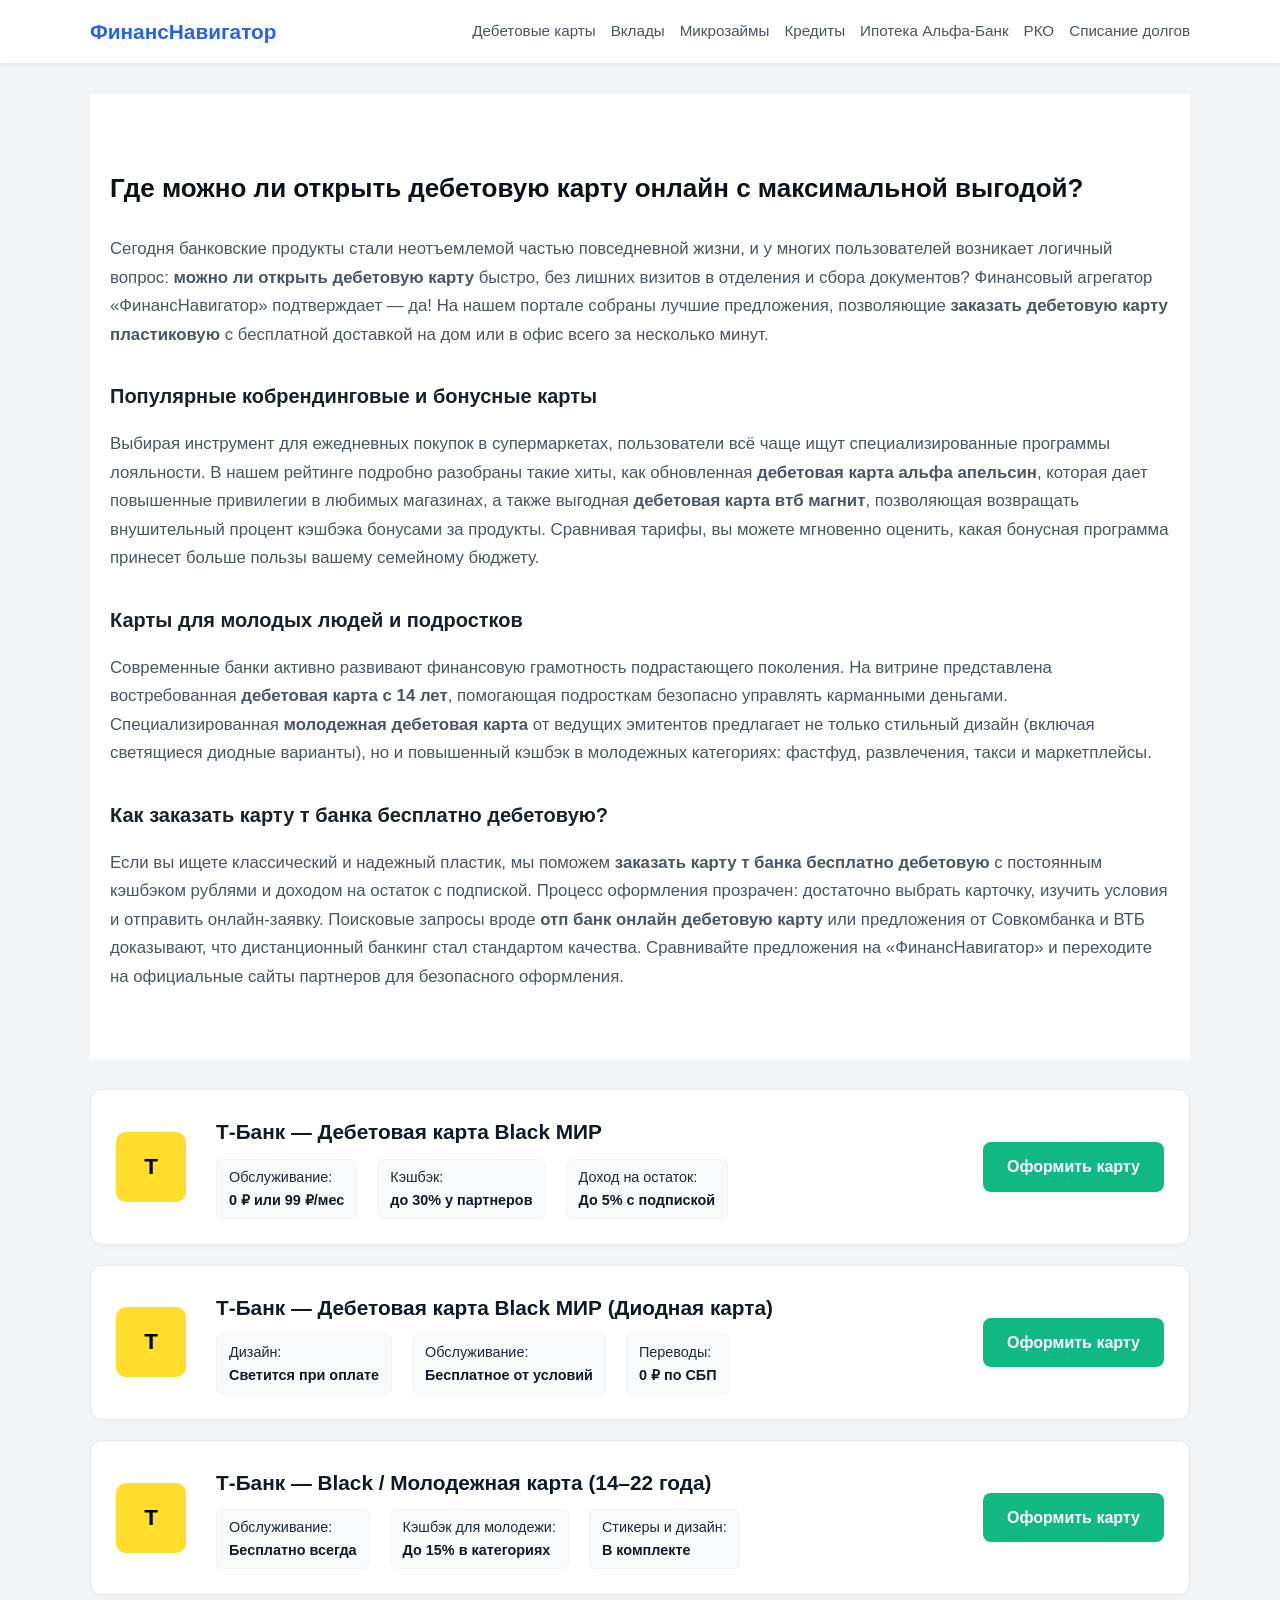
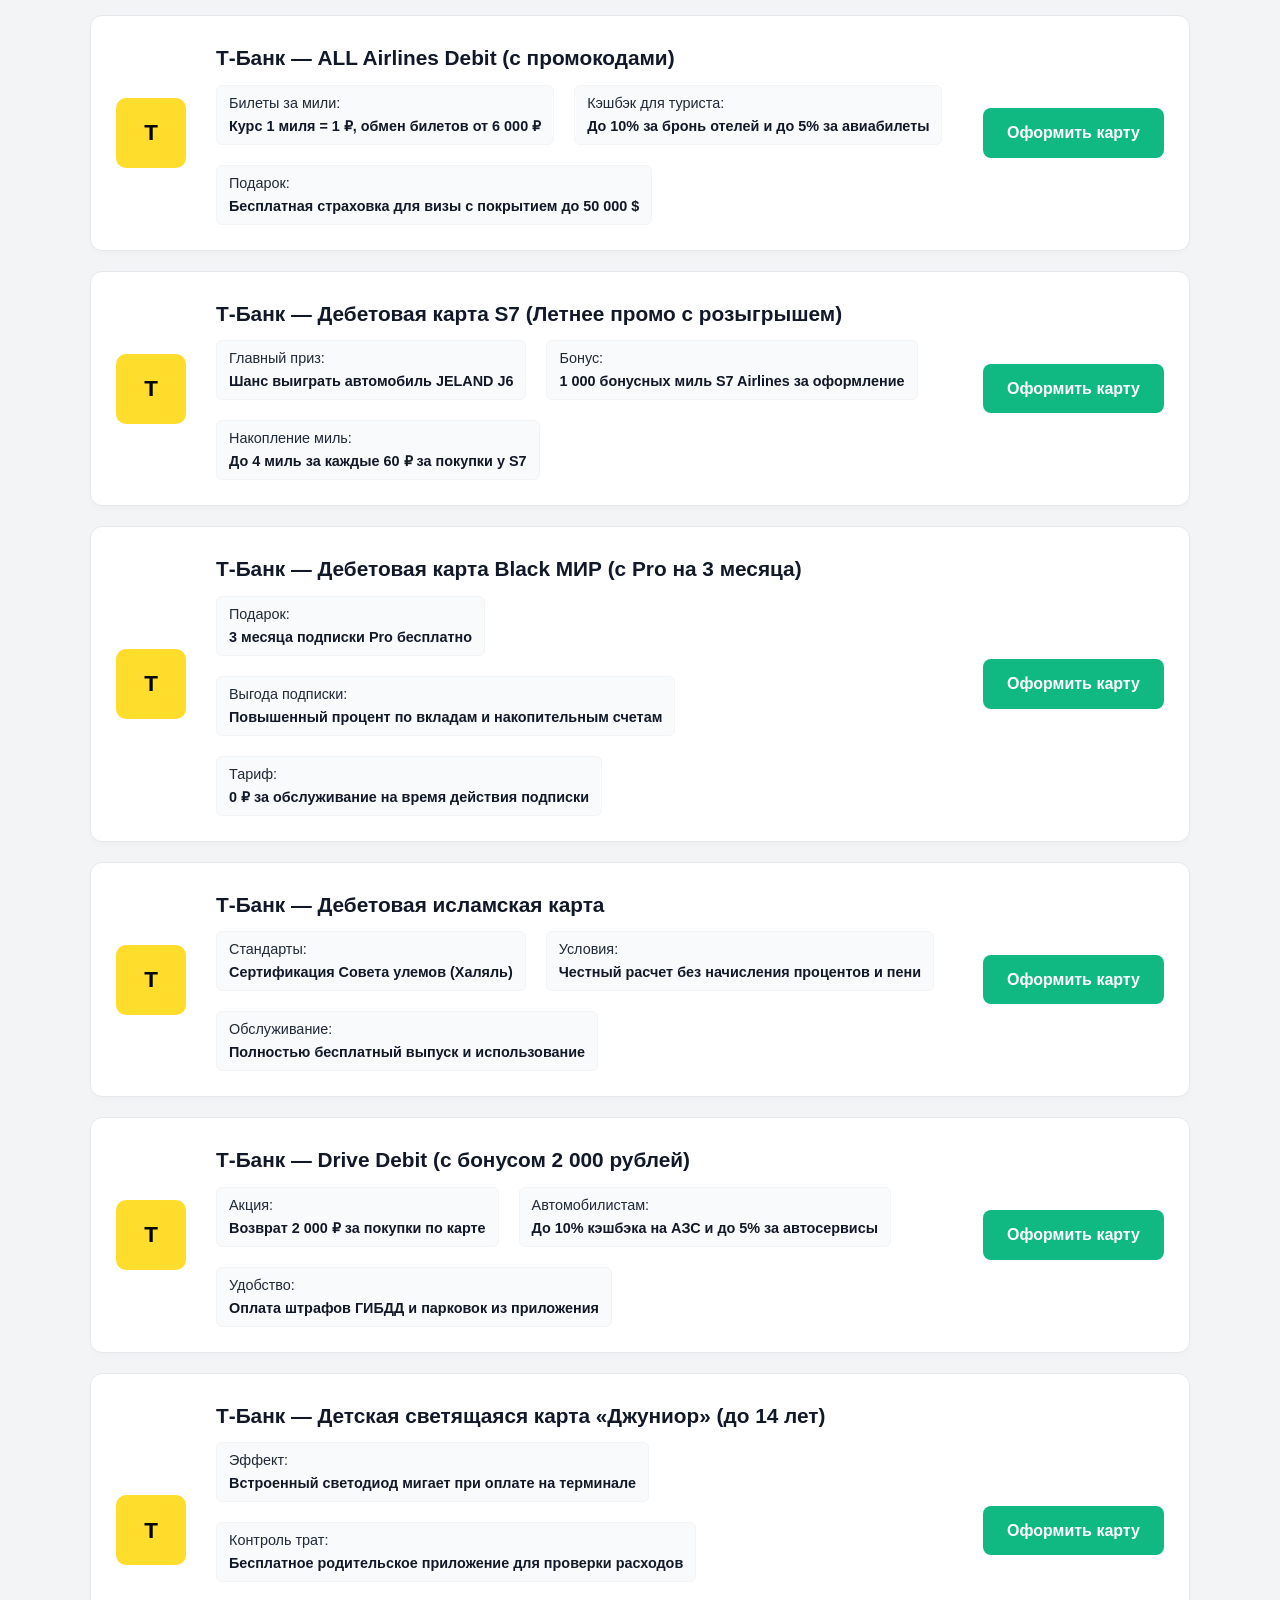
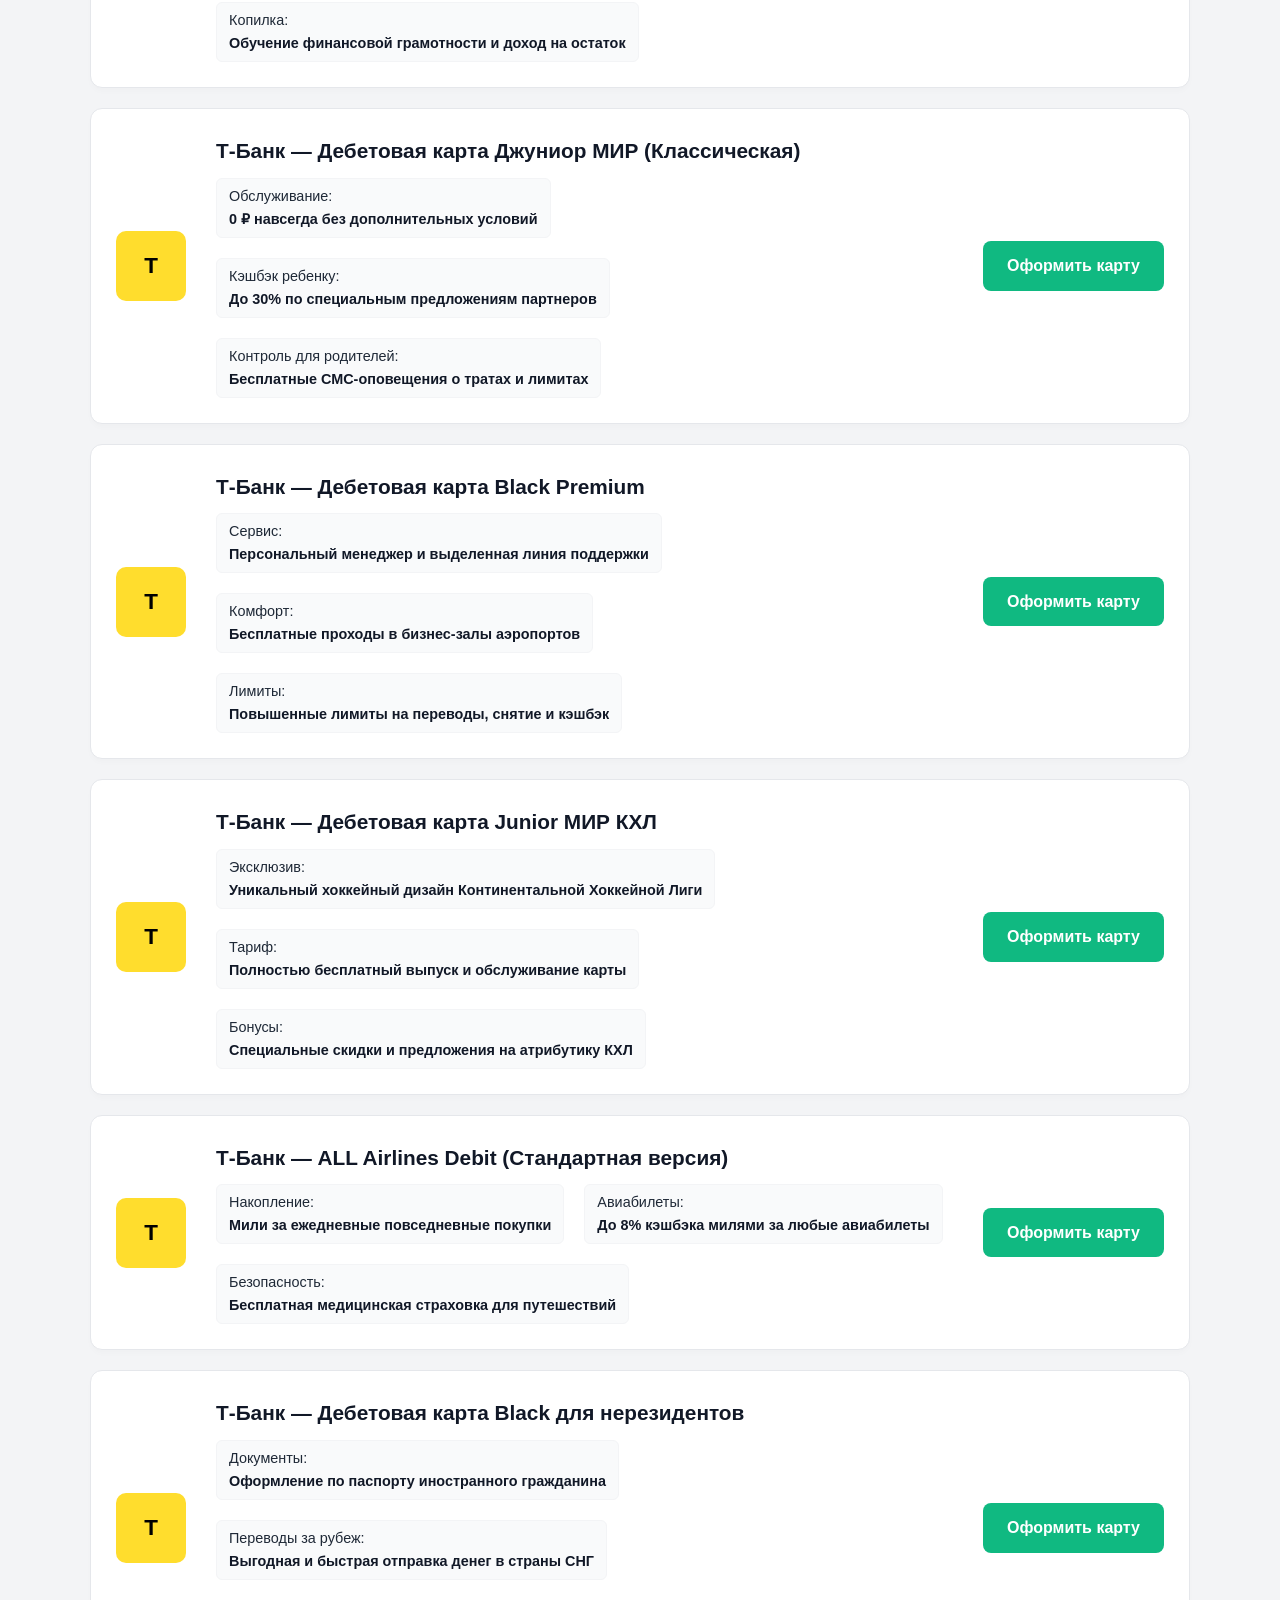
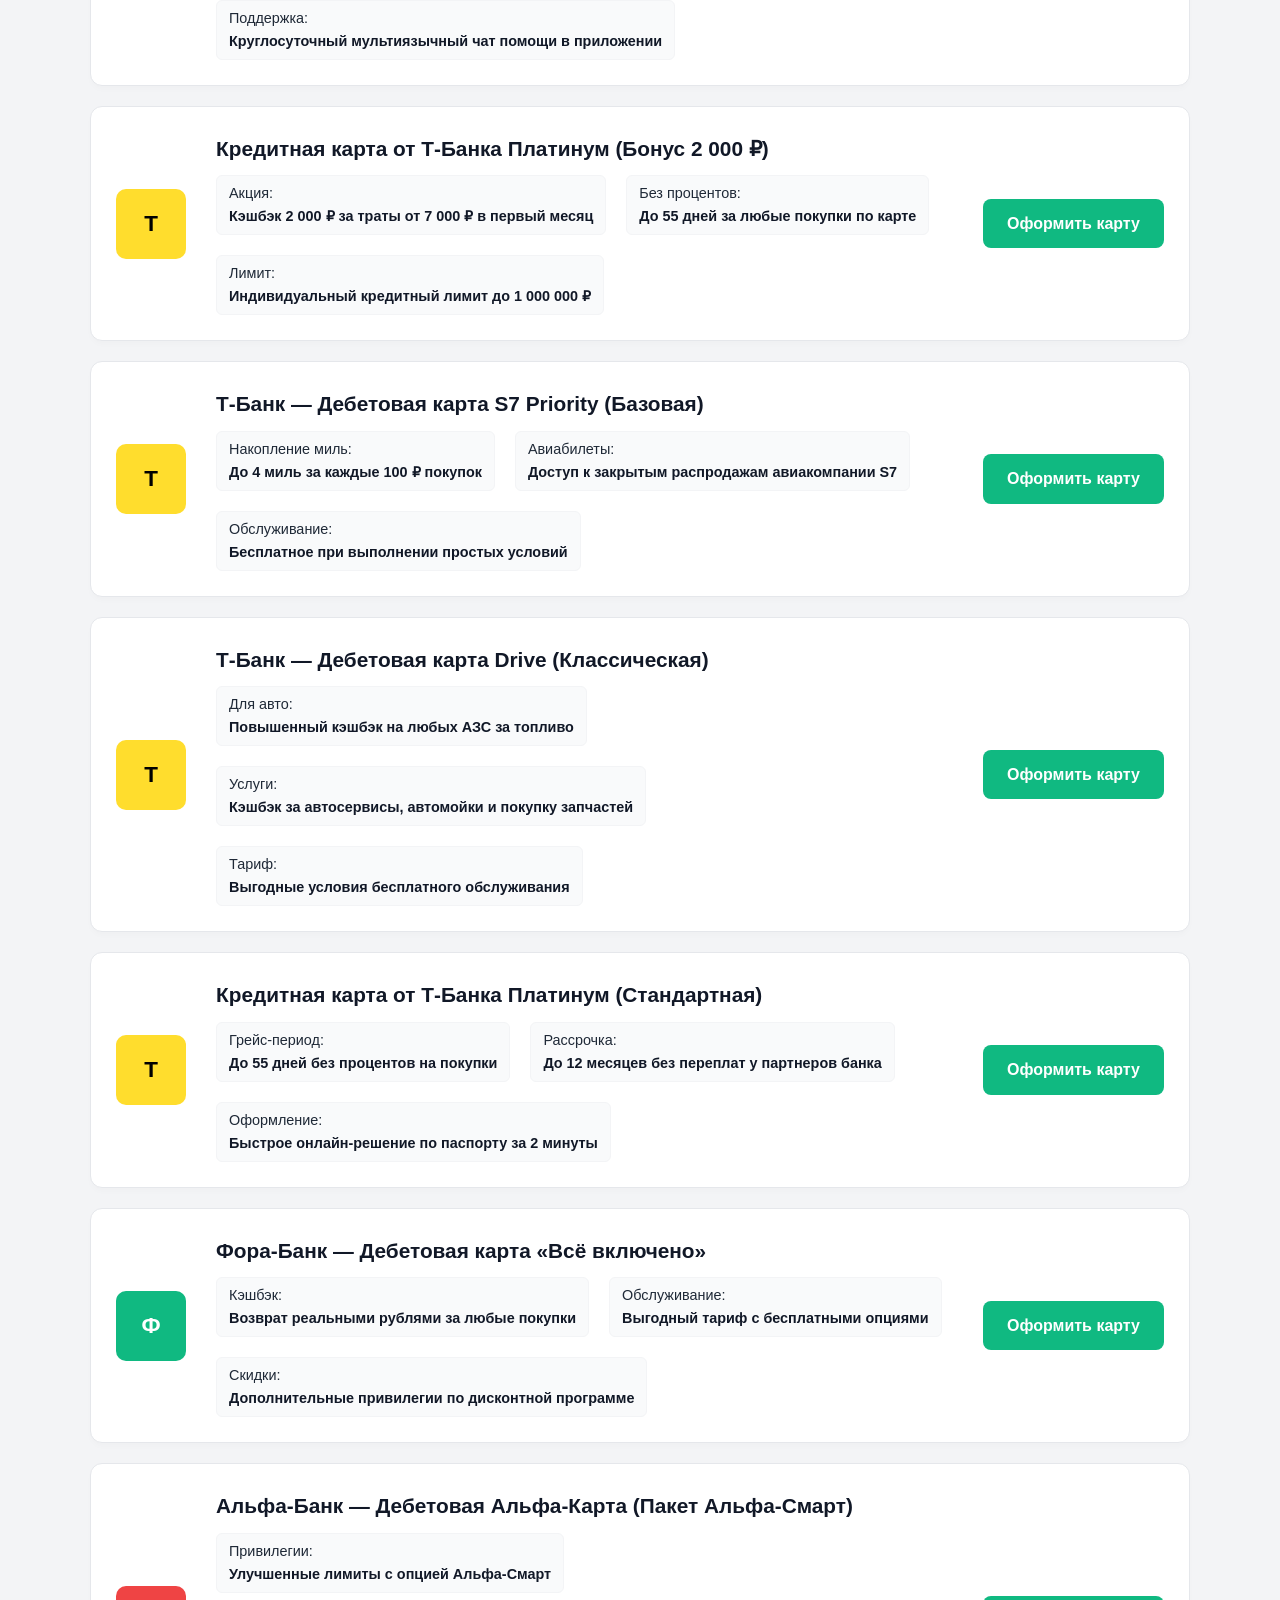
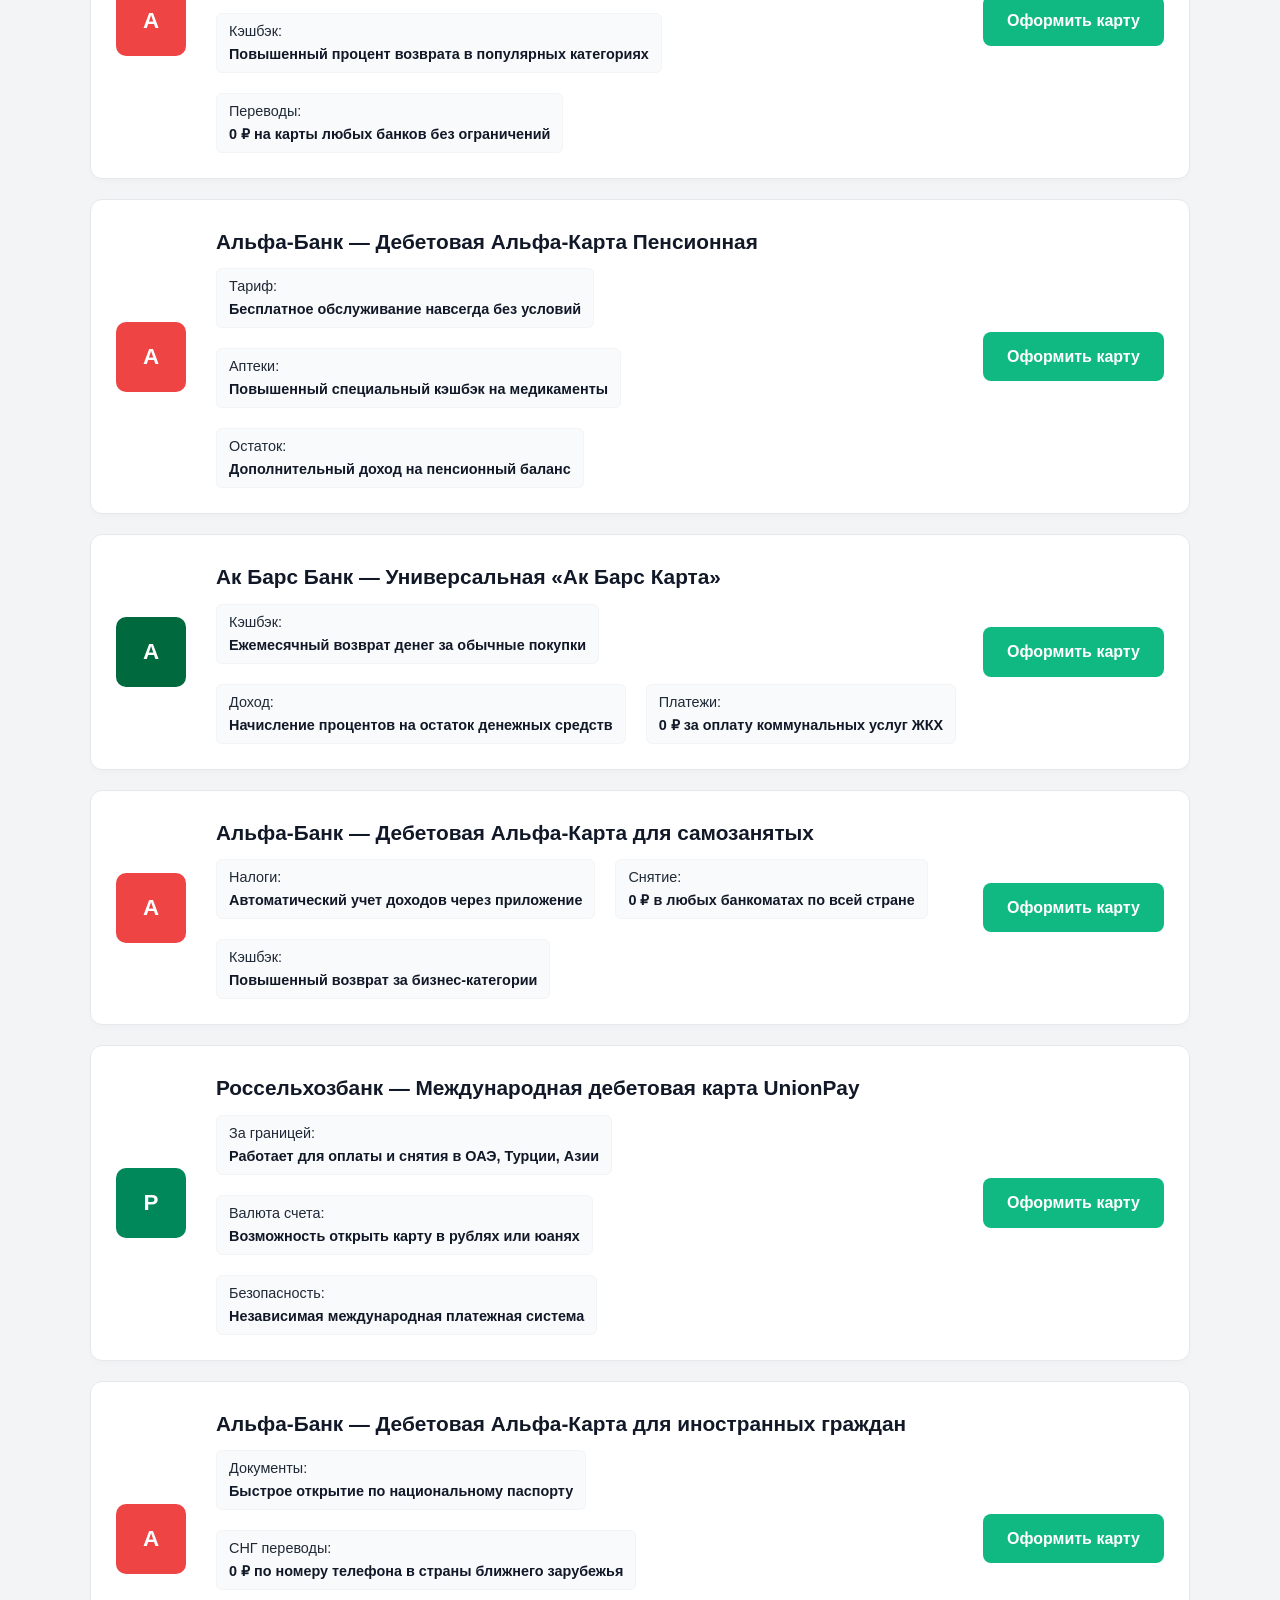
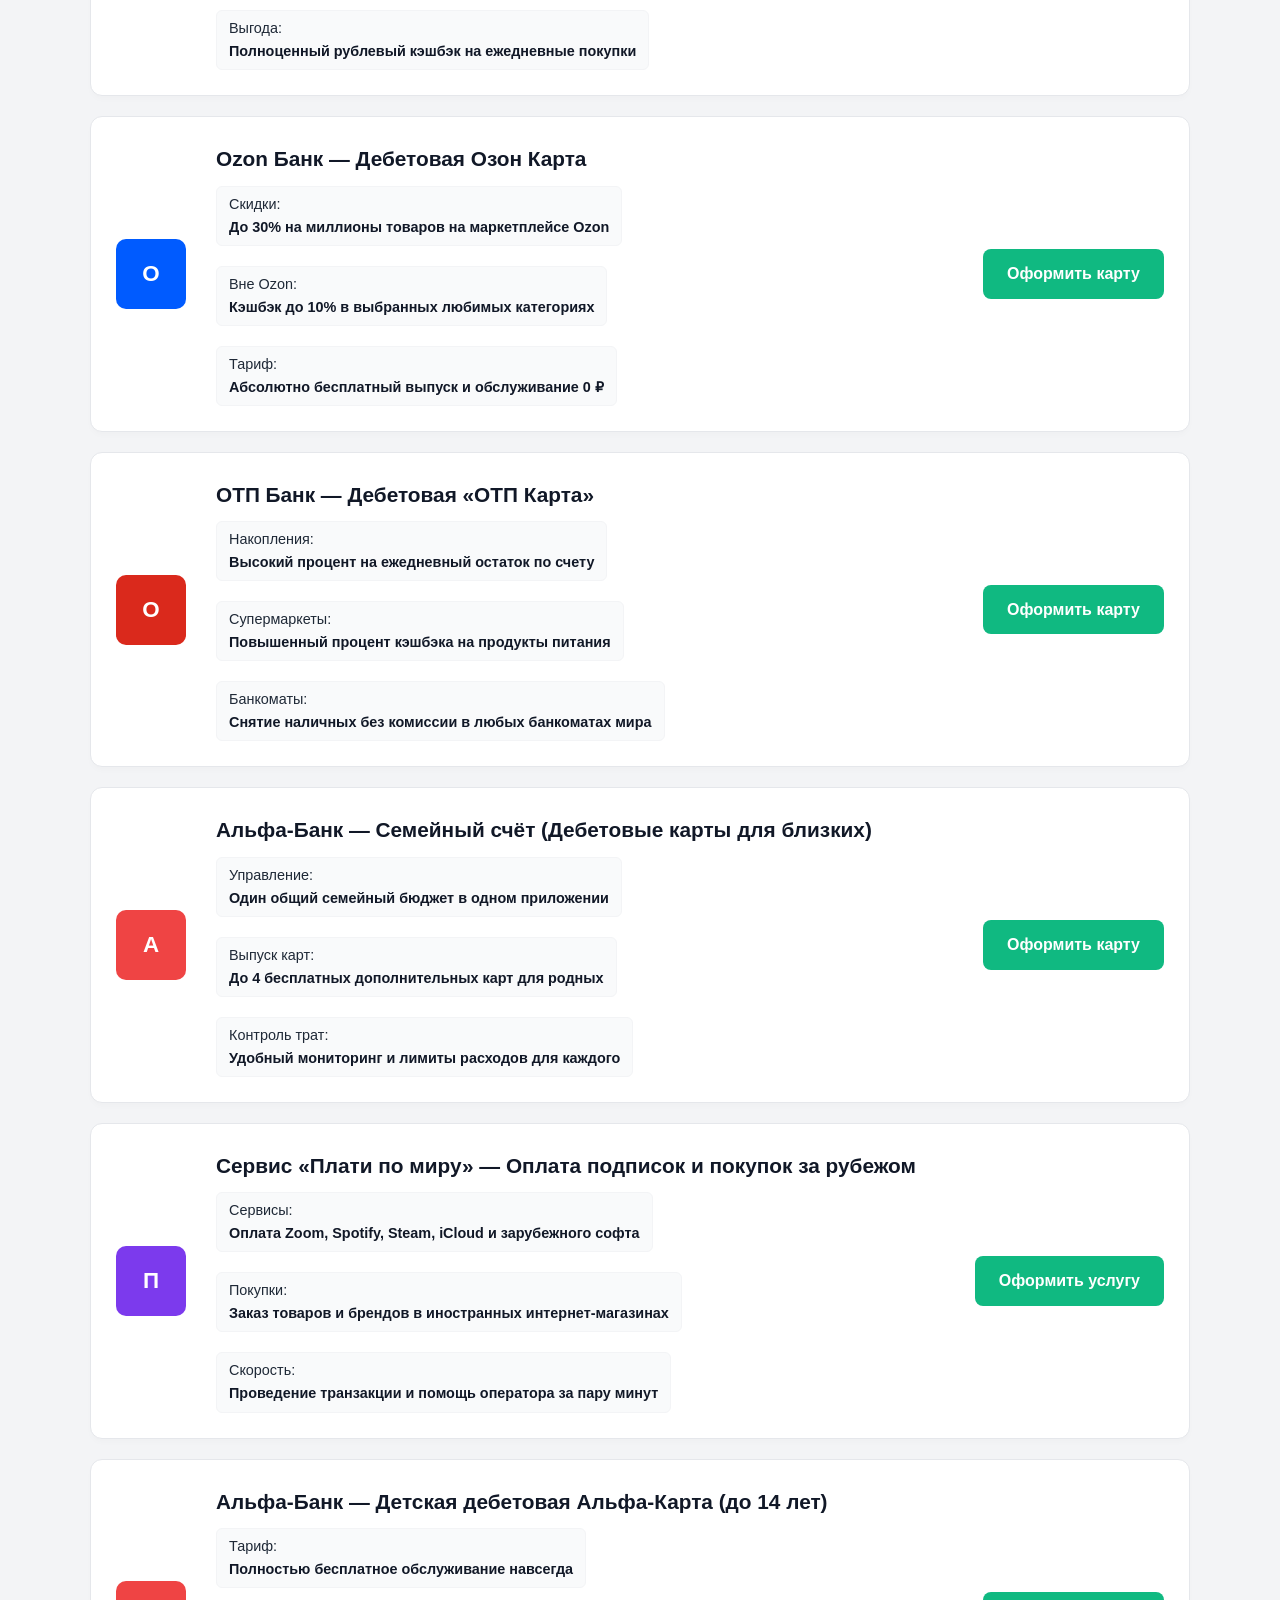
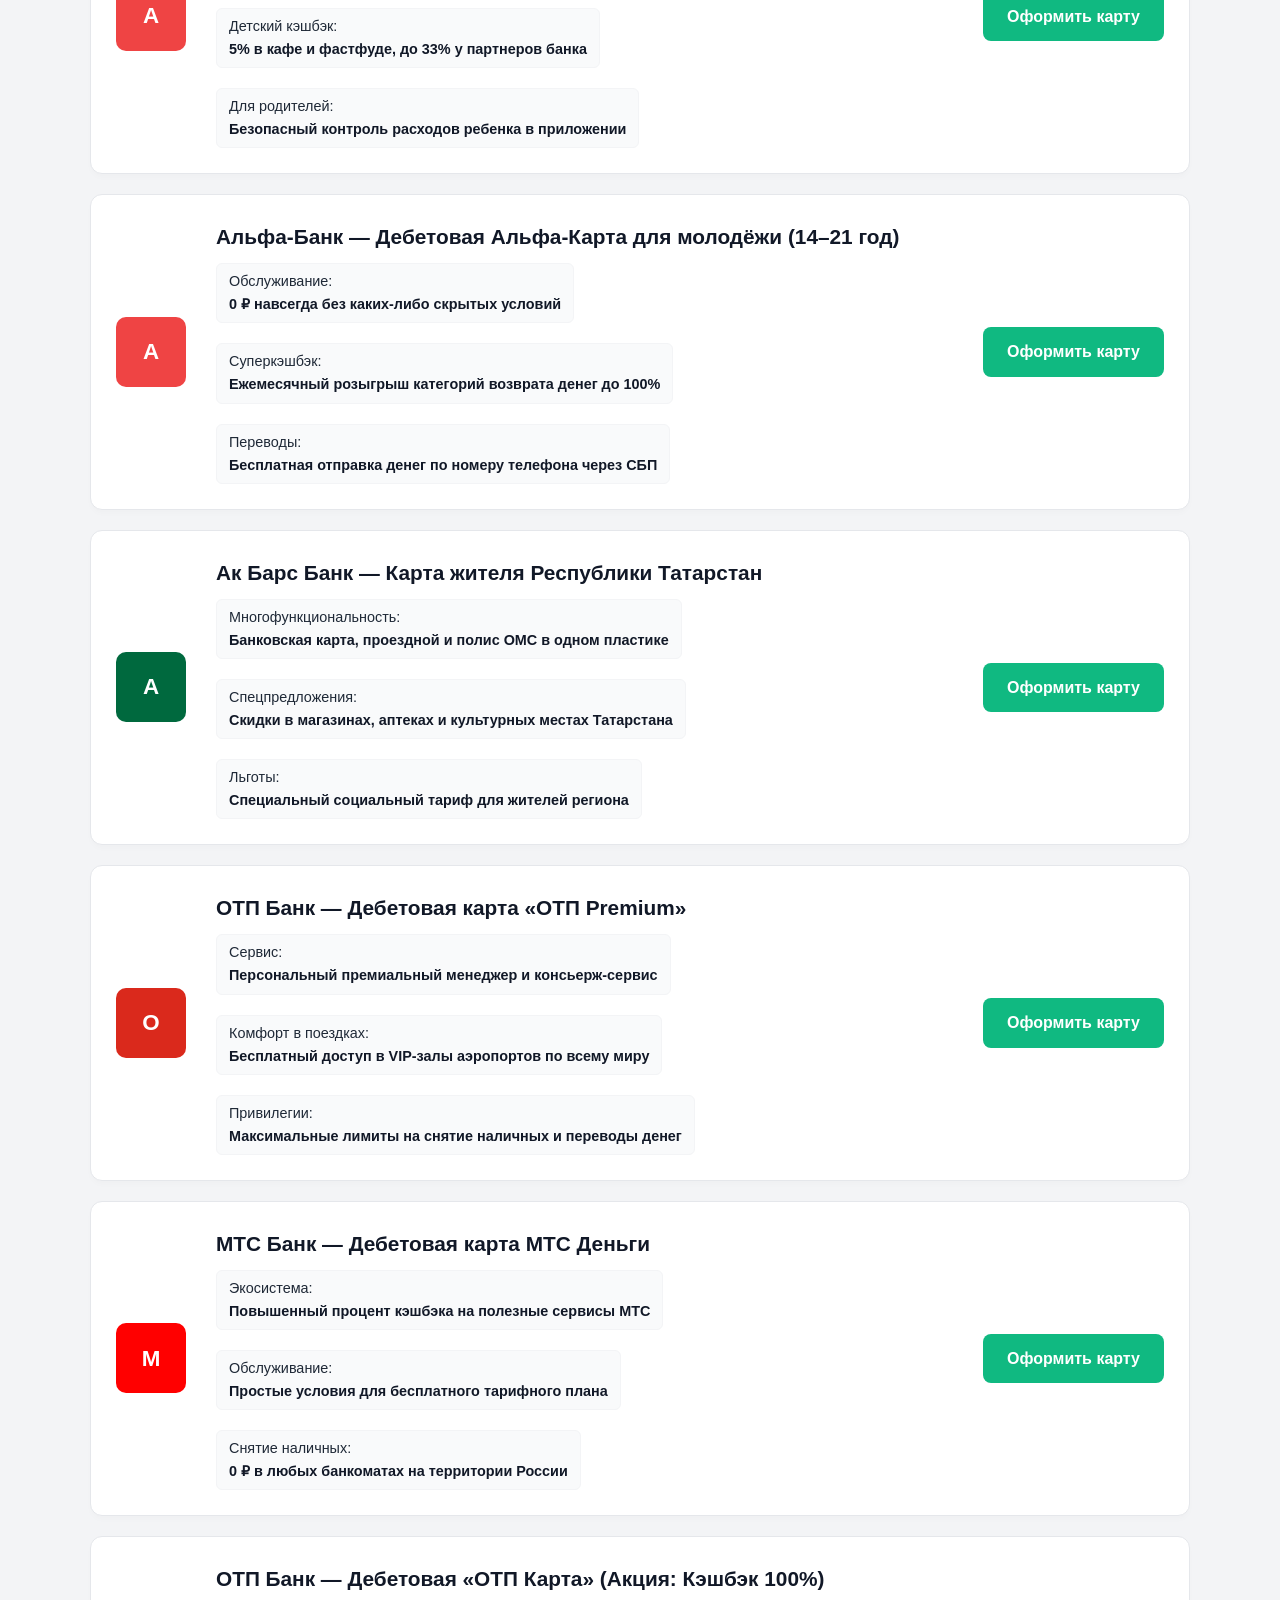
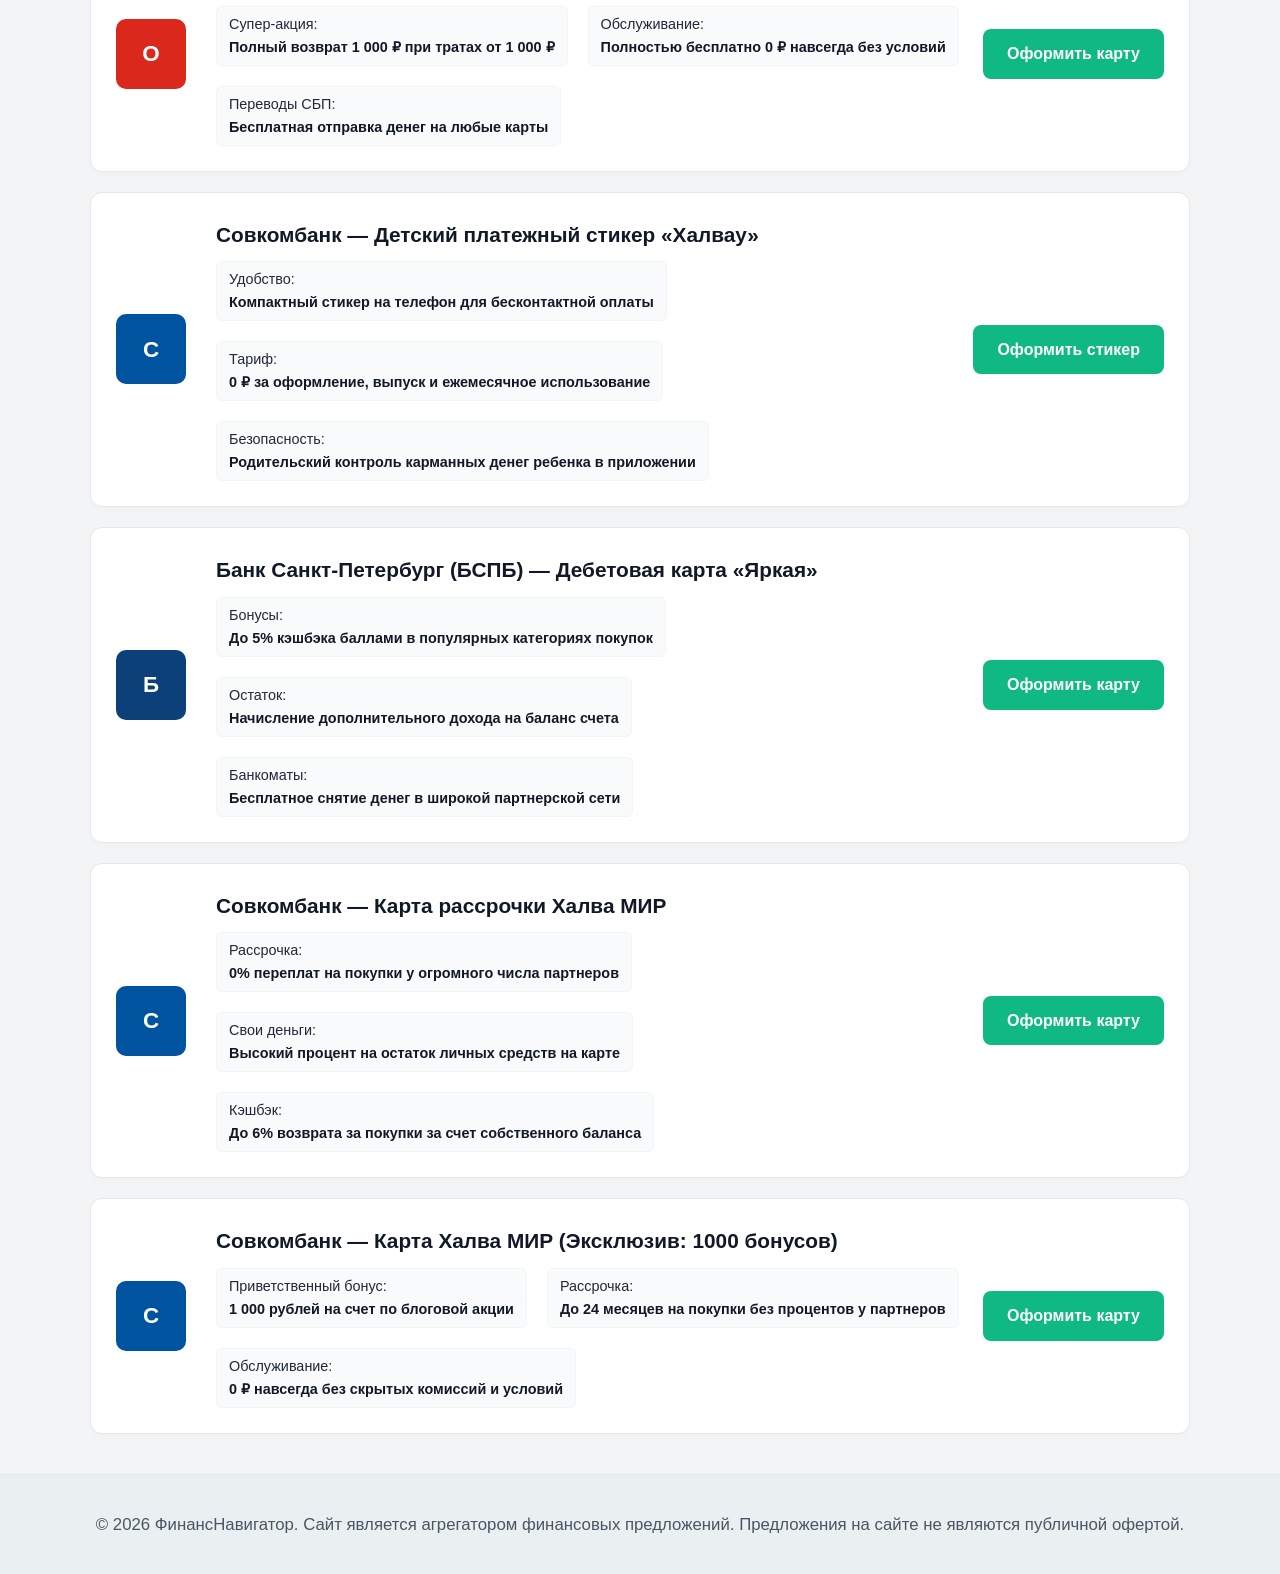
==== commit f4699f87: "Update index.html" ====
--- a/index.html
+++ b/index.html
@@ -1,6 +1,7 @@
 <!DOCTYPE html>
 <html lang="ru">
 <head>
+    <meta name="description" content="👉 Хотите выгодно заказать дебетовую карту пластиковую? На ФинансНавигатор можно быстро открыть дебетовую карту онлайн: Альфа Апельсин, ВТБ Магнит, карты Т-Банка и дебетовые карты с 14 лет!">
     <script>
   if (window.location.hostname === "smart-cardss.github.io") {
     window.location.replace("https://fin-navigator24.ru" + window.location.pathname.replace("/bank", ""));
@@ -811,132 +812,7 @@
                 <div class="offer-action">
     <a href="https://trk.ppdu.ru/click/ThBbzkQn?erid=2SDnjemjLNk" rel="noreferrer noopener sponsored" target="_blank" class="btn" style="text-decoration: none; display: inline-block;">Оформить карту</a>
 </div>
-            </div>            <!-- Карточка: Ренессанс Банк - Кредитная карта «115 дней без % » -->
-            <div class="offer-card">
-                <div class="bank-badge" style="background-color: #8b00ff; color: #ffffff;">Р</div>
-                <div class="offer-details">
-                    <h3>Ренессанс Банк — Кредитная карта «115 дней без %»</h3>
-                    <div class="offer-props">
-                        <div class="prop">Без процентов: <span>До 115 дней честного льготного периода на покупки</span></div>
-                        <div class="prop">Обслуживание: <span>0 ₽ в первый год и далее полностью бесплатно без условий</span></div>
-                        <div class="prop">Получение: <span>Моментальное онлайн-одобрение и бесплатная доставка курьером</span></div>
-                    </div>
-                </div>
-                <div class="offer-action">
-    <a href="https://trk.ppdu.ru/click/wznVldmx?erid=2SDnjdFo9iJ" rel="noreferrer noopener sponsored" target="_blank" class="btn" style="text-decoration: none; display: inline-block;">Оформить карту</a>
-</div>
-            </div>
-
-            <!-- Карточка: ВТБ - Кредитная карта -->
-            <div class="offer-card">
-                <div class="bank-badge vtb">В</div>
-                <div class="offer-details">
-                    <h3>Банк ВТБ — Кредитная карта «Возможности»</h3>
-                    <div class="offer-props">
-                        <div class="prop">Грейс-период: <span>До 200 дней без процентов на любые покупки и услуги</span></div>
-                        <div class="prop">Наличные: <span>Снятие и переводы без комиссии в первый месяц использования</span></div>
-                        <div class="prop">Кэшбэк: <span>Повышенный возврат мультибонусами в популярных категориях</span></div>
-                    </div>
-                </div>
-                <div class="offer-action">
-    <a href="https://trk.ppdu.ru/click/FGsn1rPM?erid=2SDnjeGCc2T" rel="noreferrer noopener sponsored" target="_blank" class="btn" style="text-decoration: none; display: inline-block;">Оформить карту</a>
-</div>
-            </div>
-
-            <!-- Карточка: Уралсиб - Кредитная карта 120 дней без % -->
-            <div class="offer-card">
-                <div class="bank-badge uralsib">У</div>
-                <div class="offer-details">
-                    <h3>Банк Уралсиб — Кредитная карта «120 дней без %»</h3>
-                    <div class="offer-props">
-                        <div class="prop">Льготный период: <span>До 120 дней без процентов на ежедневные траты</span></div>
-                        <div class="prop">Тариф: <span>0 ₽ за обслуживание при регулярном выполнении условий</span></div>
-                        <div class="prop">Лимит: <span>Высокий возобновляемый кредитный лимит по паспорту</span></div>
-                    </div>
-                </div>
-                <div class="offer-action">
-    <a href="https://trk.ppdu.ru/click/oukJxYbO?erid=2SDnjbpvGx2" rel="noreferrer noopener sponsored" target="_blank" class="btn" style="text-decoration: none; display: inline-block;">Оформить карту</a>
-</div>
-            </div>
-
-            <!-- Карточка: Т-Банк — Кредитная карта Drive -->
-            <div class="offer-card">
-                <div class="bank-badge">Т</div>
-                <div class="offer-details">
-                    <h3>Т-Банк — Кредитная карта Drive для автовладельцев</h3>
-                    <div class="offer-props">
-                        <div class="prop">АЗС бонусы: <span>До 10% кэшбэка баллами за заправку топлива на любых АЗС</span></div>
-                        <div class="prop">Автоуслуги: <span>До 5% за автосервисы, автомойки, парковки и запчасти</span></div>
-                        <div class="prop">Без %: <span>До 55 дней беспроцентного периода на любые покупки</span></div>
-                    </div>
-                </div>
-                <div class="offer-action">
-    <a href="https://trk.ppdu.ru/click/JrZa1had?erid=2SDnjcbqSEM" rel="noreferrer noopener sponsored" target="_blank" class="btn" style="text-decoration: none; display: inline-block;">Оформить карту</a>
-</div>
-            </div>
-
-            <!-- Карточка: Кредит Европа Банк (Россия) - кредитная карта Urban -->
-            <div class="offer-card">
-                <div class="bank-badge" style="background-color: #004b87; color: #ffffff;">К</div>
-                <div class="offer-details">
-                    <h3>Кредит Европа Банк — Кредитная карта Urban Card</h3>
-                    <div class="offer-props">
-                        <div class="prop">Транспорт: <span>До 10% кэшбэка на общественный транспорт и метрополитен</span></div>
-                        <div class="prop">Автолюбителям: <span>5% кэшбэка на АЗС, парковки, каршеринг и такси</span></div>
-                        <div class="prop">Выпуск: <span>Мгновенный выпуск цифровой карты за несколько минут</span></div>
-                    </div>
-                </div>
-                <div class="offer-action">
-    <a href="https://trk.ppdu.ru/click/8T13zSys?erid=2SDnjduGdys" rel="noreferrer noopener sponsored" target="_blank" class="btn" style="text-decoration: none; display: inline-block;">Оформить карту</a>
-</div>
-            </div>
-            <!-- Карточка: Кредит Европа Банк (Россия) - Кредитная карта рассрочки (Сard Сredit) -->
-            <div class="offer-card">
-                <div class="bank-badge" style="background-color: #004b87; color: #ffffff;">К</div>
-                <div class="offer-details">
-                    <h3>Кредит Европа Банк — Кредитная карта рассрочки Сard Сredit</h3>
-                    <div class="offer-props">
-                        <div class="prop">Рассрочка: <span>Покупки без переплат и процентов в широкой сети партнеров</span></div>
-                        <div class="prop">Тариф: <span>0 ₽ за обслуживание карты в первый и последующие годы</span></div>
-                        <div class="prop">Бонусы: <span>Начисление кэшбэка за покупки в остальных магазинах</span></div>
-                    </div>
-                </div>
-                <div class="offer-action">
-    <a href="https://trk.ppdu.ru/click/H48xGq5J?erid=2SDnjcHr5JR" rel="noreferrer noopener sponsored" target="_blank" class="btn" style="text-decoration: none; display: inline-block;">Оформить карту</a>
-</div>
-            </div>
-
-            <!-- Карточка: Кредит Европа Банк (Россия) - Расчётная карта с овердрафтом «CC Плюс» -->
-            <div class="offer-card">
-                <div class="bank-badge" style="background-color: #004b87; color: #ffffff;">К</div>
-                <div class="offer-details">
-                    <h3>Кредит Европа Банк — Расчётная карта с овердрафтом «Card Credit Плюс»</h3>
-                    <div class="offer-props">
-                        <div class="prop">Овердрафт: <span>Дополнительный лимит запасных средств всегда под рукой</span></div>
-                        <div class="prop">Моментально: <span>Мгновенное начисление бонусных баллов за любые покупки</span></div>
-                        <div class="prop">Пополнение: <span>Бесплатное и удобное внесение средств на счет</span></div>
-                    </div>
-                </div>
-                <div class="offer-action">
-    <a href="https://trk.ppdu.ru/click/rCLccGf4?erid=2SDnje1BFBX" rel="noreferrer noopener sponsored" target="_blank" class="btn" style="text-decoration: none; display: inline-block;">Оформить карту</a>
-</div>
-            </div>
-
-            <!-- Карточка: Зенит Банк - Кредитная карта -->
-            <div class="offer-card">
-                <div class="bank-badge" style="background-color: #002d62; color: #ffffff;">З</div>
-                <div class="offer-details">
-                    <h3>Банк Зенит — Универсальная Кредитная Карта</h3>
-                    <div class="offer-props">
-                        <div class="prop">Лимит: <span>Высокий кредитный лимит одобряется онлайн по паспорту</span></div>
-                        <div class="prop">Грейс-период: <span>Длинный беспроцентный период на повседневные покупки</span></div>
-                        <div class="prop">Наличные: <span>Выгодные и гибкие условия для вывода средств</span></div>
-                    </div>
-                </div>
-                <div class="offer-action">
-    <a href="https://trk.ppdu.ru/click/jyA0fAQy?erid=2SDnjdGKRVJ" rel="noreferrer noopener sponsored" target="_blank" class="btn" style="text-decoration: none; display: inline-block;">Оформить карту</a>
-</div>
-            </div>
+            </div>  
 
             <!-- Карточка: Совкомбанк - Карта рассрочки Халва МИР -->
             <div class="offer-card">
@@ -954,70 +830,6 @@
 </div>
             </div>
 
-            <!-- Карточка: РоссельхозБанк - Кредитная карта UnionPay -->
-            <div class="offer-card">
-                <div class="bank-badge" style="background-color: #00875a; color: #ffffff;">Р</div>
-                <div class="offer-details">
-                    <h3>Россельхозбанк — Кредитная карта UnionPay Международная</h3>
-                    <div class="offer-props">
-                        <div class="prop">За рубежом: <span>Кредитный лимит работает для оплаты в ОАЭ, Турции и Азии</span></div>
-                        <div class="prop">Валюта счета: <span>Возможность ведения кредитного счета в рублях или юанях</span></div>
-                        <div class="prop">Без процентов: <span>Честный льготный период на все типы покупок</span></div>
-                    </div>
-                </div>
-                <div class="offer-action">
-    <a href="https://trk.ppdu.ru/click/D7U5p3um?erid=2SDnjeP1cRp" rel="noreferrer noopener sponsored" target="_blank" class="btn" style="text-decoration: none; display: inline-block;">Оформить карту</a>
-</div>
-            </div>
-            <!-- Карточка: Банк Русский Стандарт - Кредитная карта МИР -->
-            <div class="offer-card">
-                <!-- Сине-голубой цвет для Русского Стандарта -->
-                <div class="bank-badge" style="background-color: #005a9c; color: #ffffff;">Р</div>
-                <div class="offer-details">
-                    <h3>Банк Русский Стандарт — Кредитная карта МИР</h3>
-                    <div class="offer-props">
-                        <div class="prop">Рассрочка: <span>До 12 месяцев без переплат в магазинах-партнерах</span></div>
-                        <div class="prop">Кэшбэк: <span>До 25% возврата по специальным программам лояльности</span></div>
-                        <div class="prop">Оформление: <span>Быстрое решение и одобрение по онлайн-заявке</span></div>
-                    </div>
-                </div>
-                <div class="offer-action">
-    <a href="https://trk.ppdu.ru/click/0Oqzt1aA?erid=2SDnjdLo1rH" rel="noreferrer noopener sponsored" target="_blank" class="btn" style="text-decoration: none; display: inline-block;">Оформить карту</a>
-</div>
-            </div>
-
-            <!-- Карточка: Ozon Банк - Кредитная карта -->
-            <div class="offer-card">
-                <div class="bank-badge ozon">О</div>
-                <div class="offer-details">
-                    <h3>Ozon Банк — Кредитная карта Озон</h3>
-                    <div class="offer-props">
-                        <div class="prop">Лимит: <span>Дополнительный возобновляемый лимит на любые покупки</span></div>
-                        <div class="prop">Выгода на маркетплейсе: <span>Максимальные скидки на товары внутри Ozon</span></div>
-                        <div class="prop">Управление: <span>Простой и удобный контроль платежей прямо в приложении</span></div>
-                    </div>
-                </div>
-                <div class="offer-action">
-    <a href="https://trk.ppdu.ru/click/qykeiHgW?erid=2SDnjcGXYYi" rel="noreferrer noopener sponsored" target="_blank" class="btn" style="text-decoration: none; display: inline-block;">Оформить карту</a>
-</div>
-            </div>
-
-            <!-- Карточка: АК Барс Банк - Кредитная карта 115 дней -->
-            <div class="offer-card">
-                <div class="bank-badge" style="background-color: #00693e; color: #ffffff;">А</div>
-                <div class="offer-details">
-                    <h3>Ак Барс Банк — Кредитная карта «115 дней без %»</h3>
-                    <div class="offer-props">
-                        <div class="prop">Без процентов: <span>До 115 дней честного льготного периода на покупки</span></div>
-                        <div class="prop">Наличные: <span>Возможность бесплатного снятия средств в рамках лимита</span></div>
-                        <div class="prop">Условия: <span>Выгодный тарифный план с бесплатным периодом использования</span></div>
-                    </div>
-                </div>
-                <div class="offer-action">
-    <a href="https://trk.ppdu.ru/click/32ZTQ0oY?erid=2SDnjbrXxdX" rel="noreferrer noopener sponsored" target="_blank" class="btn" style="text-decoration: none; display: inline-block;">Оформить карту</a>
-</div>
-            </div>
-
             <!-- Карточка: Совкомбанк - Карта рассрочки Халва 1000 бонусов (для блогеров) -->
             <div class="offer-card">
                 <div class="bank-badge vtb">С</div>
@@ -1032,22 +844,6 @@
                 <div class="offer-action">
     <a href="https://trk.ppdu.ru/click/6FU3b8VX?erid=2SDnjcKDfHp" rel="noreferrer noopener sponsored" target="_blank" class="btn" style="text-decoration: none; display: inline-block;">Оформить карту</a>
 </div>
-            </div>
-
-                       <!-- Карточка: ОТП Банк - КК 120 дней без % -->
-            <div class="offer-card">
-                <div class="bank-badge" style="background-color: #da291c; color: #ffffff;">О</div>
-                <div class="offer-details">
-                    <h3>ОТП Банк — Кредитная карта «120 дней без %»</h3>
-                    <div class="offer-props">
-                        <div class="prop">Грейс-период: <span>До 120 дней без процентов и переплат на покупки</span></div>
-                        <div class="prop">Кэшбэк: <span>Повышенные бонусные баллы за популярные категории трат</span></div>
-                        <div class="prop">Скорость: <span>Онлайн-одобрение анкеты за 2 минуты без визита в банк</span></div>
-                    </div>
-                </div>
-                <div class="offer-action">
-                    <a href="https://trk.ppdu.ru/click/mTBtLGSX?erid=2SDnjf24dte" rel="noreferrer noopener sponsored" target="_blank" class="btn" style="text-decoration: none; display: inline-block;">Оформить карту</a>
-                </div>
             </div>
 
         </div> <!-- Конец .offers-list -->
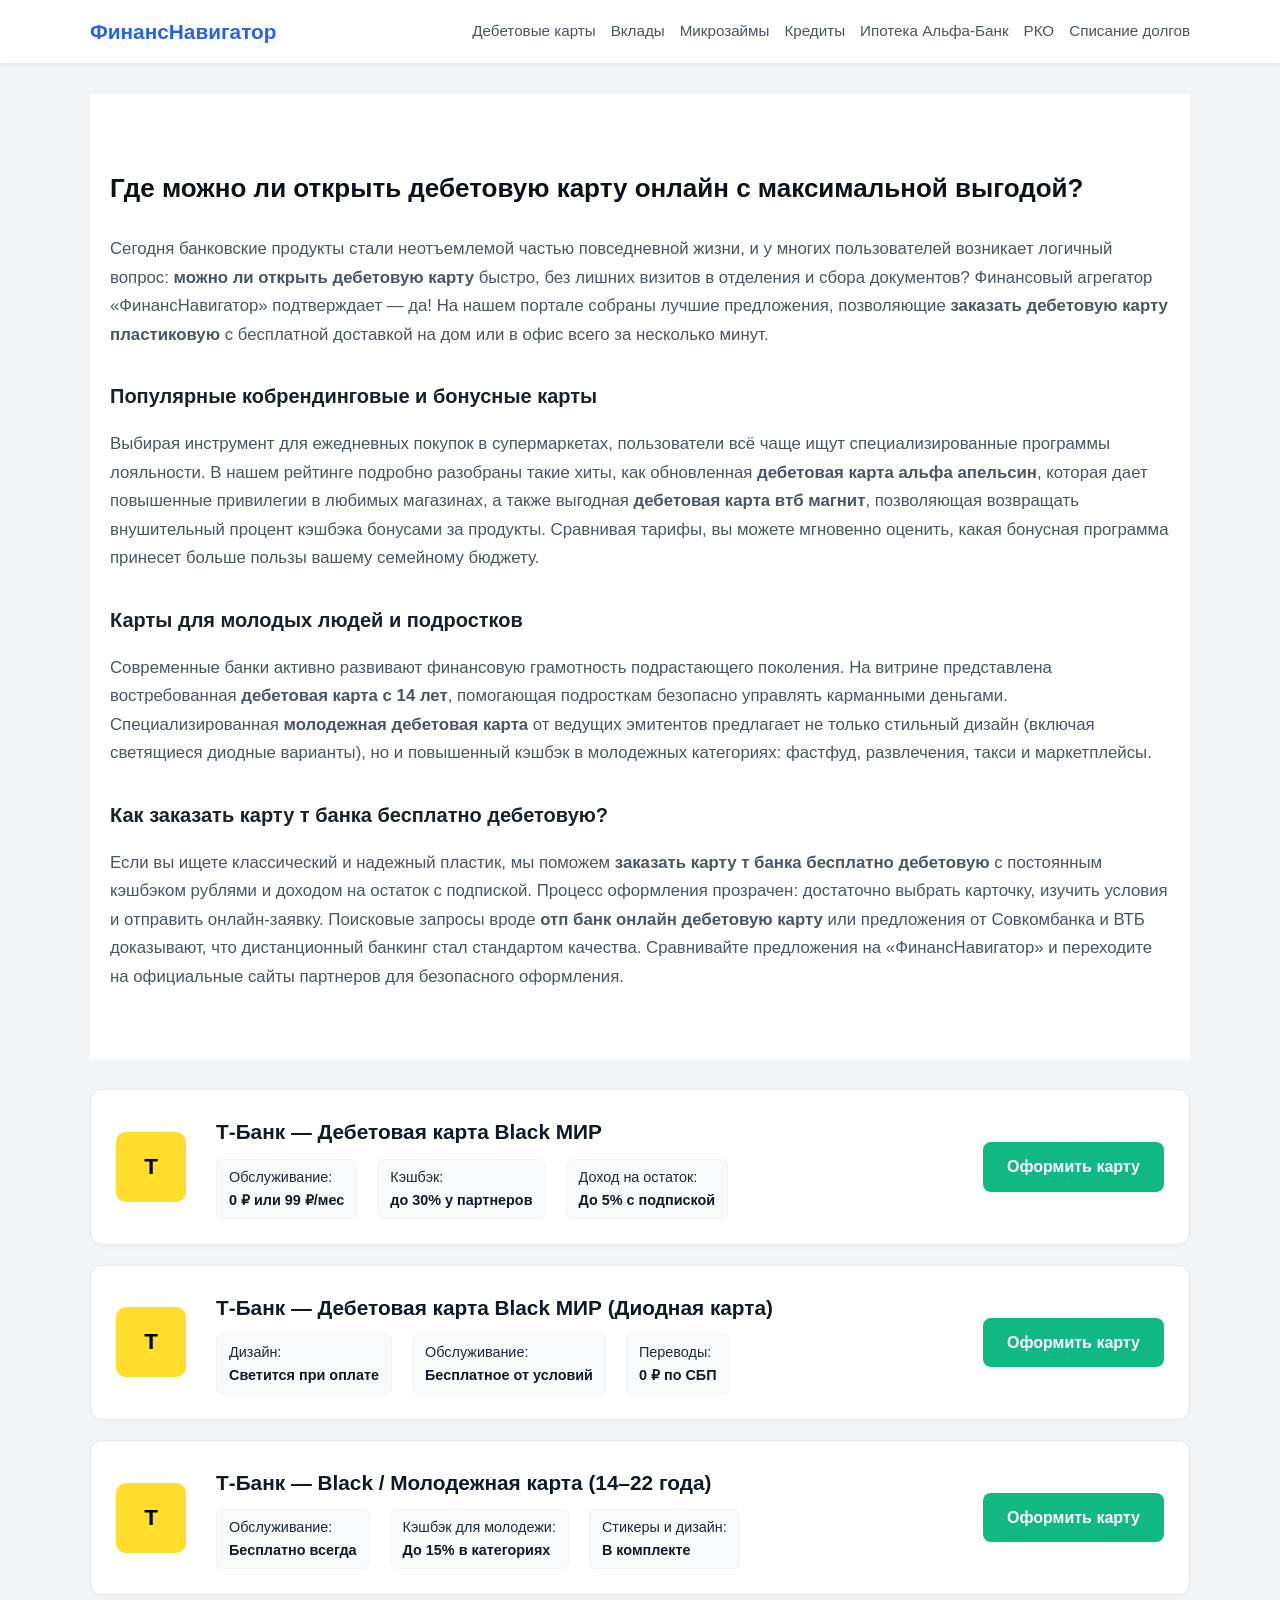
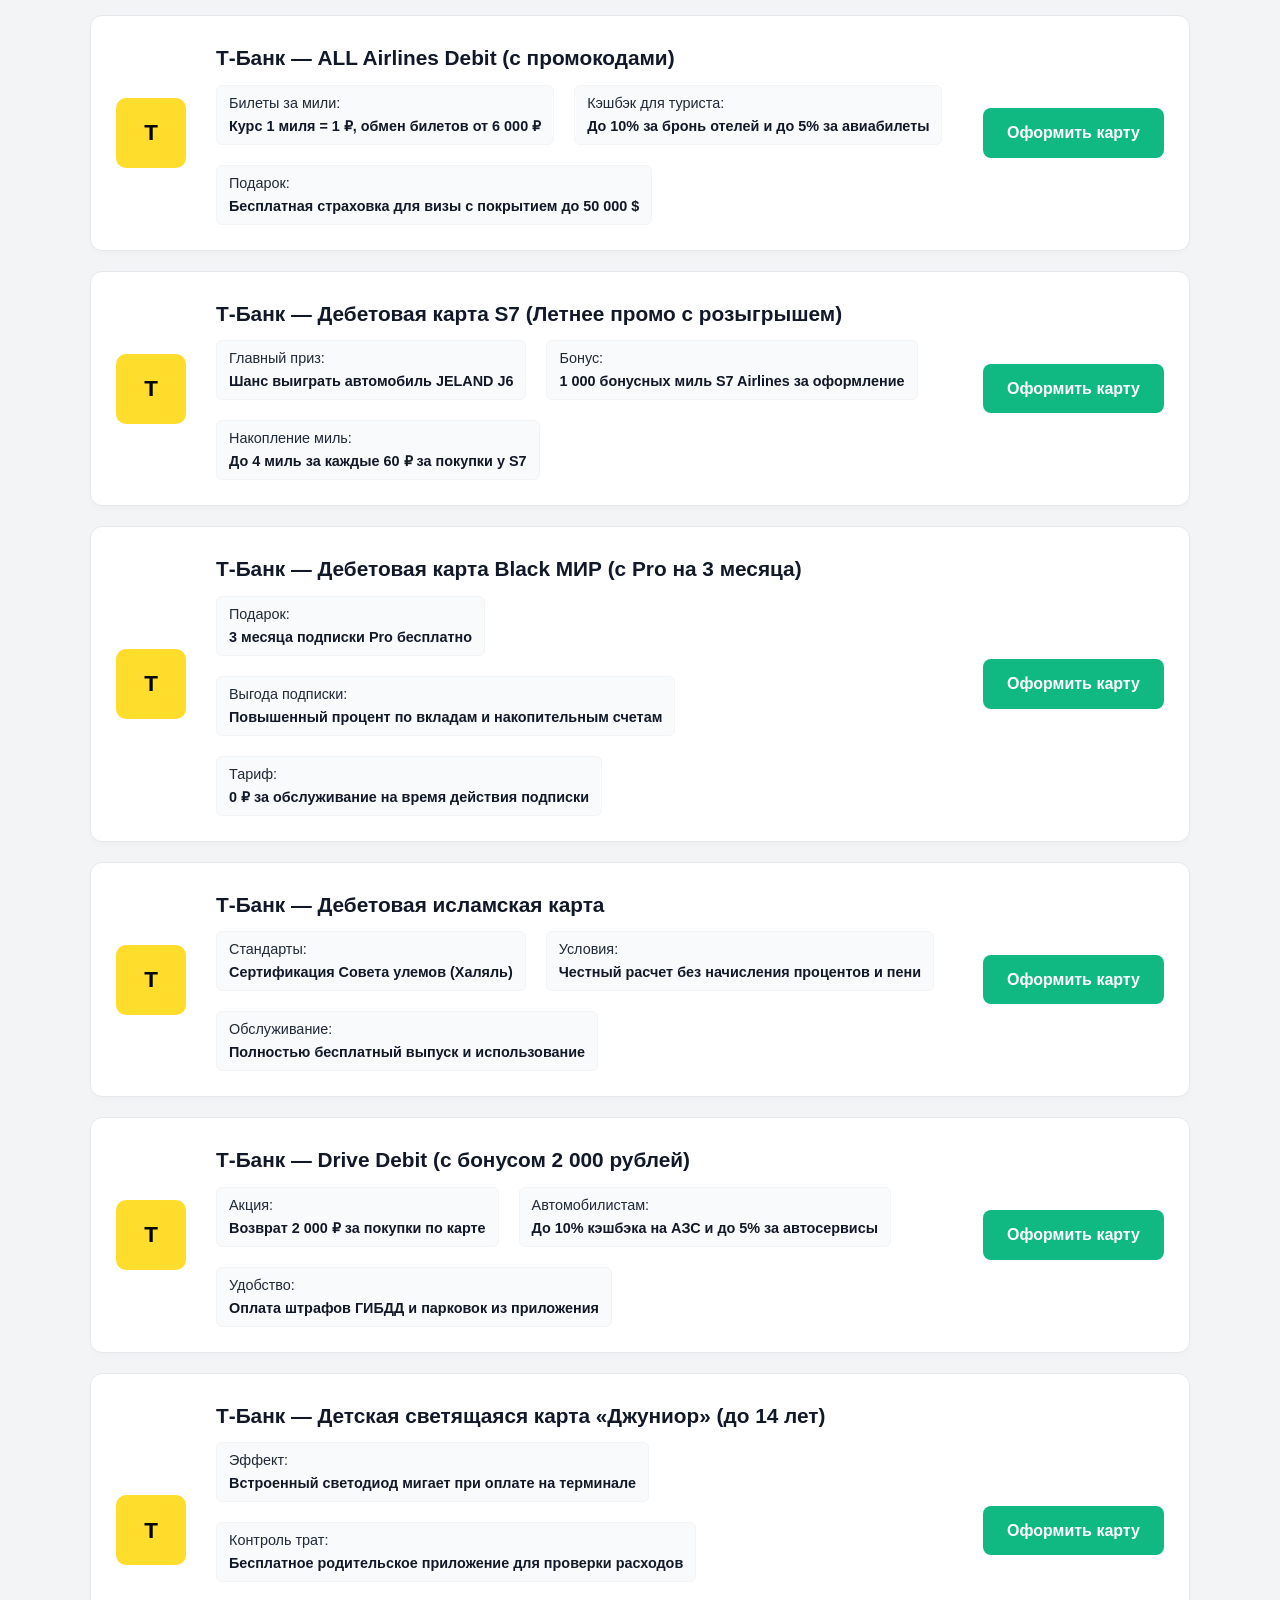
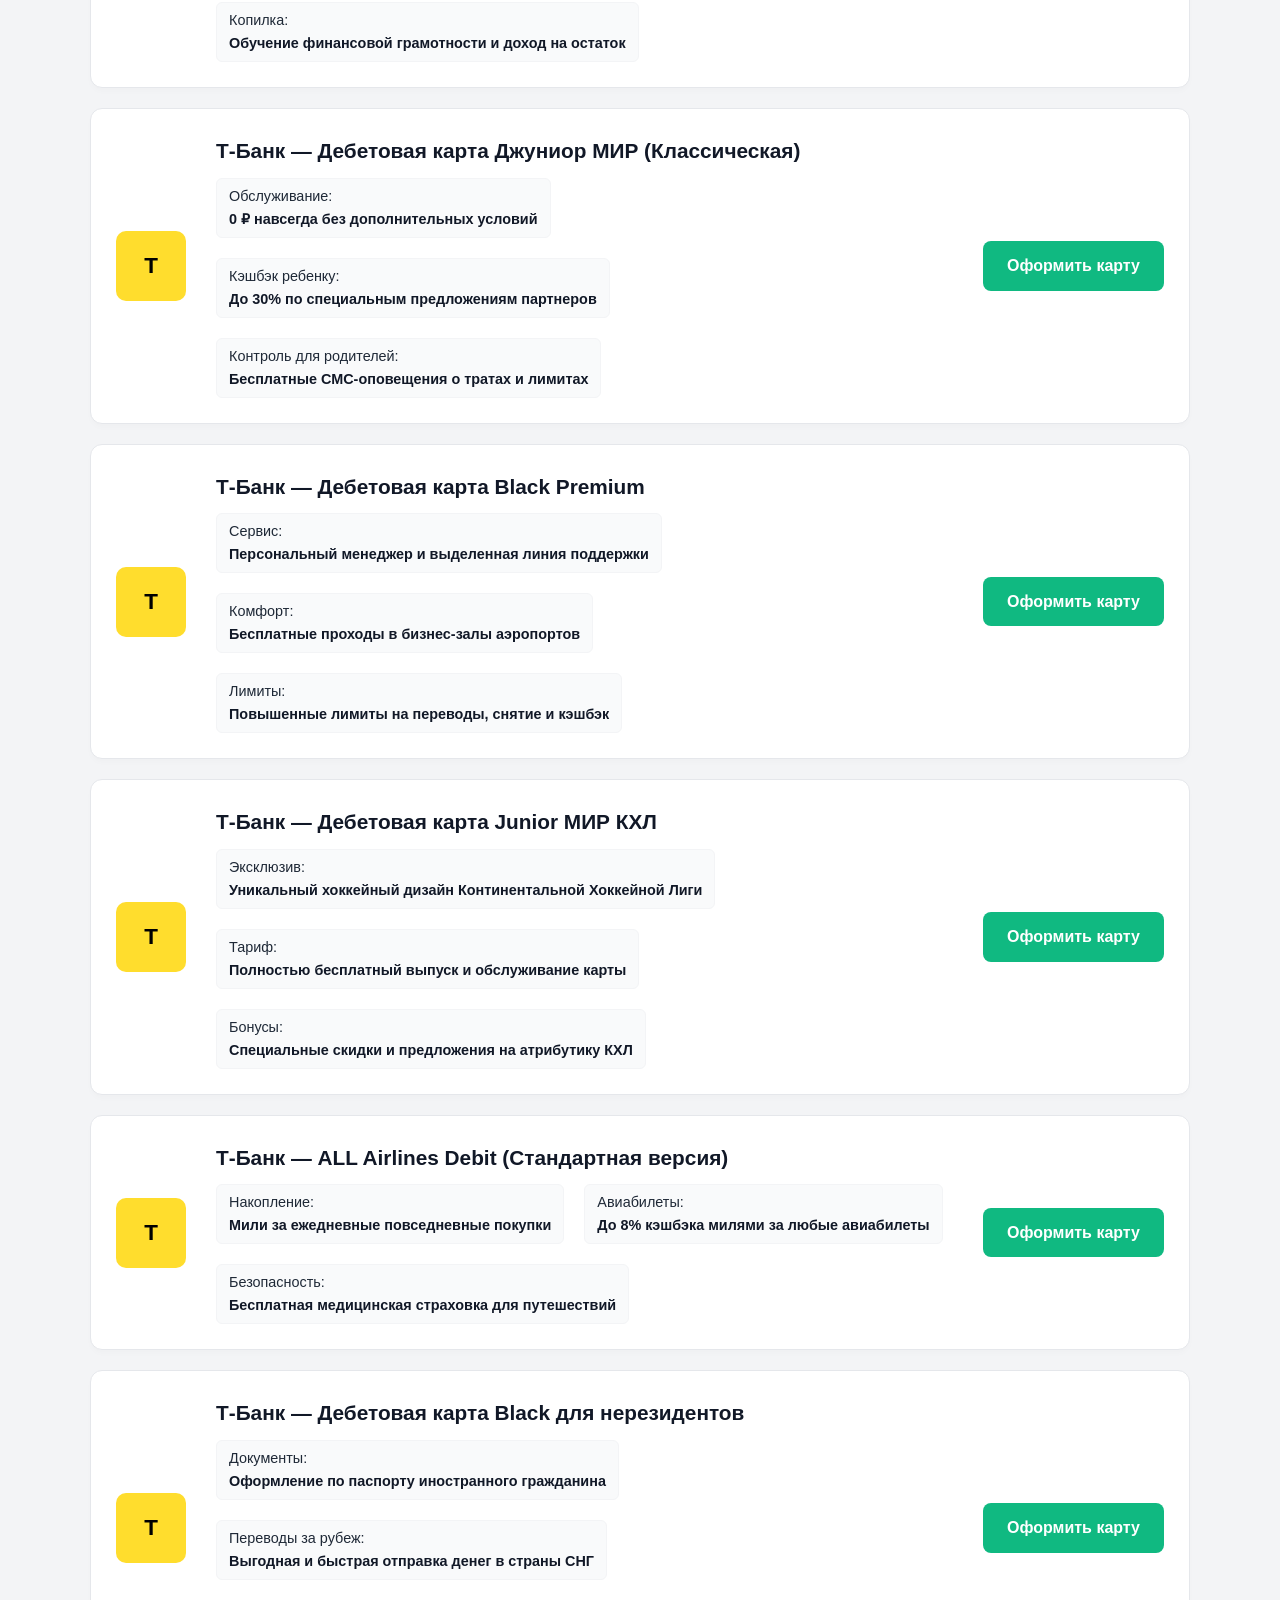
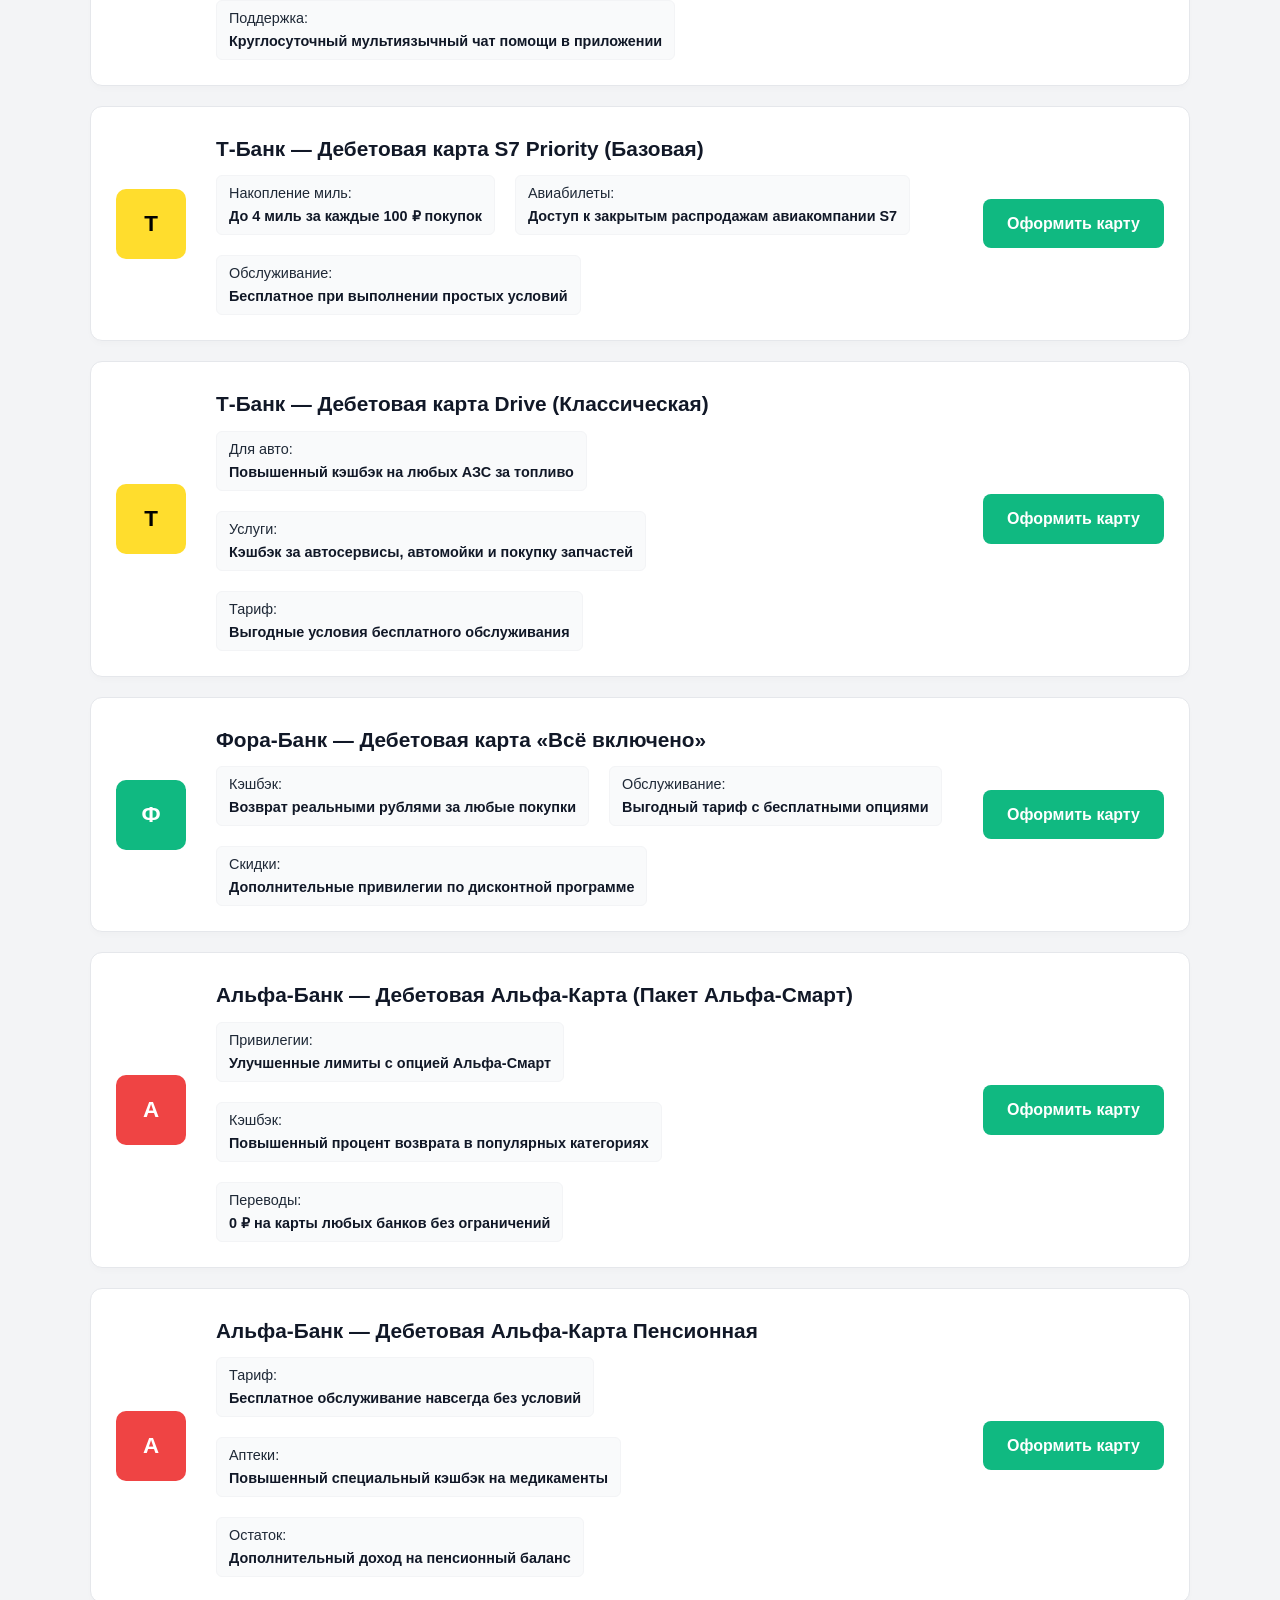
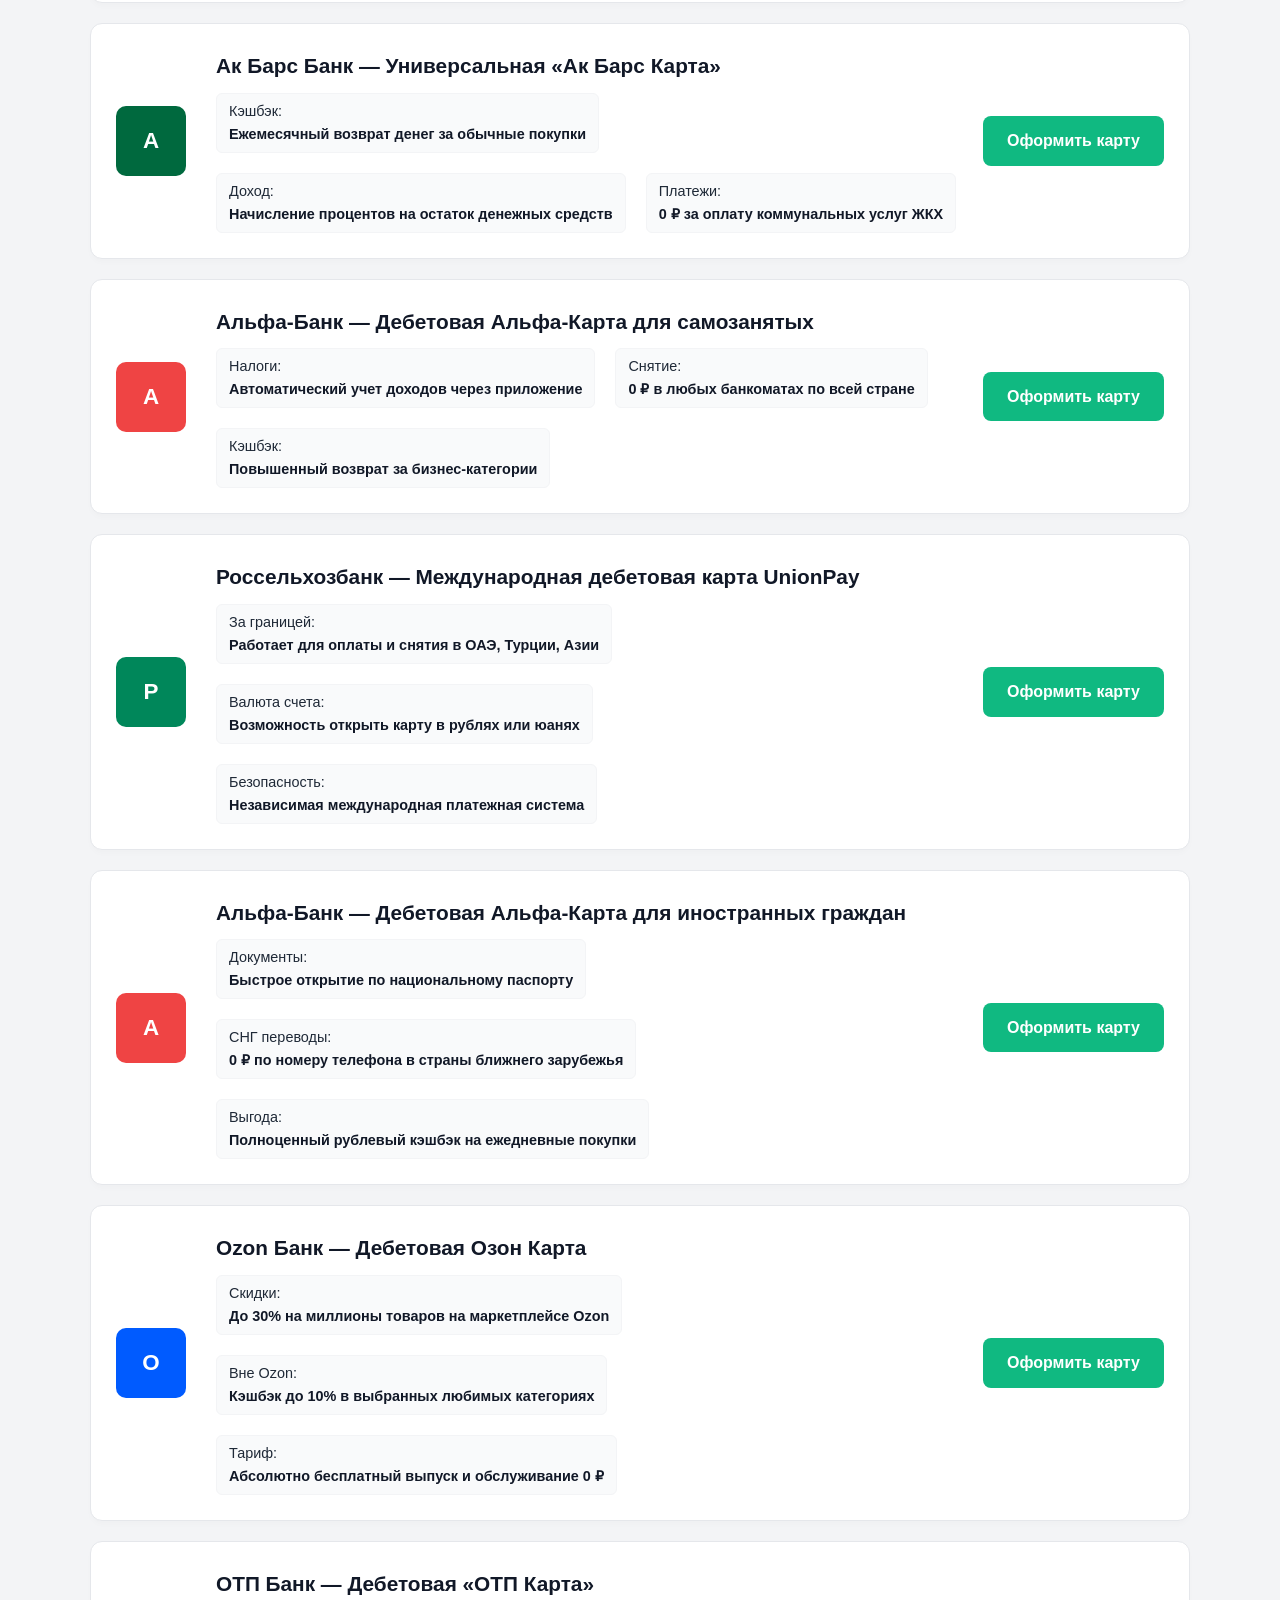
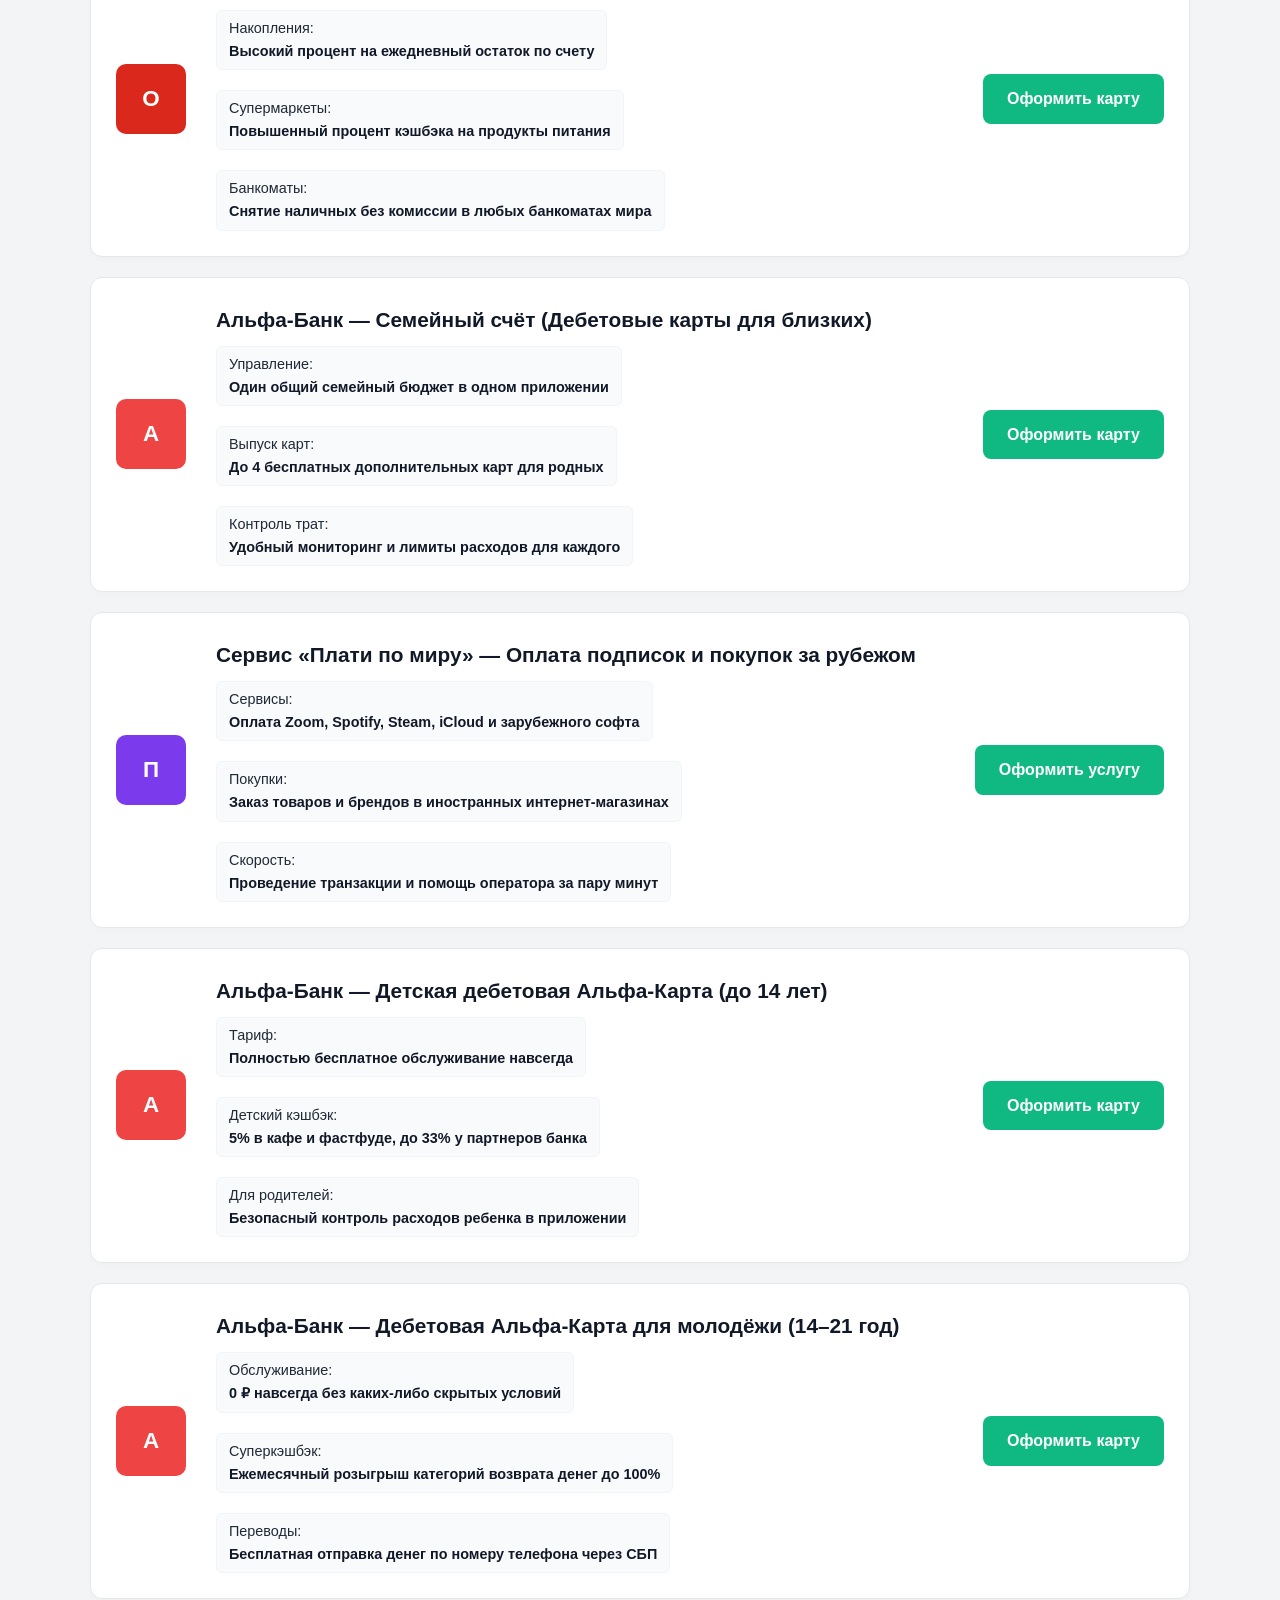
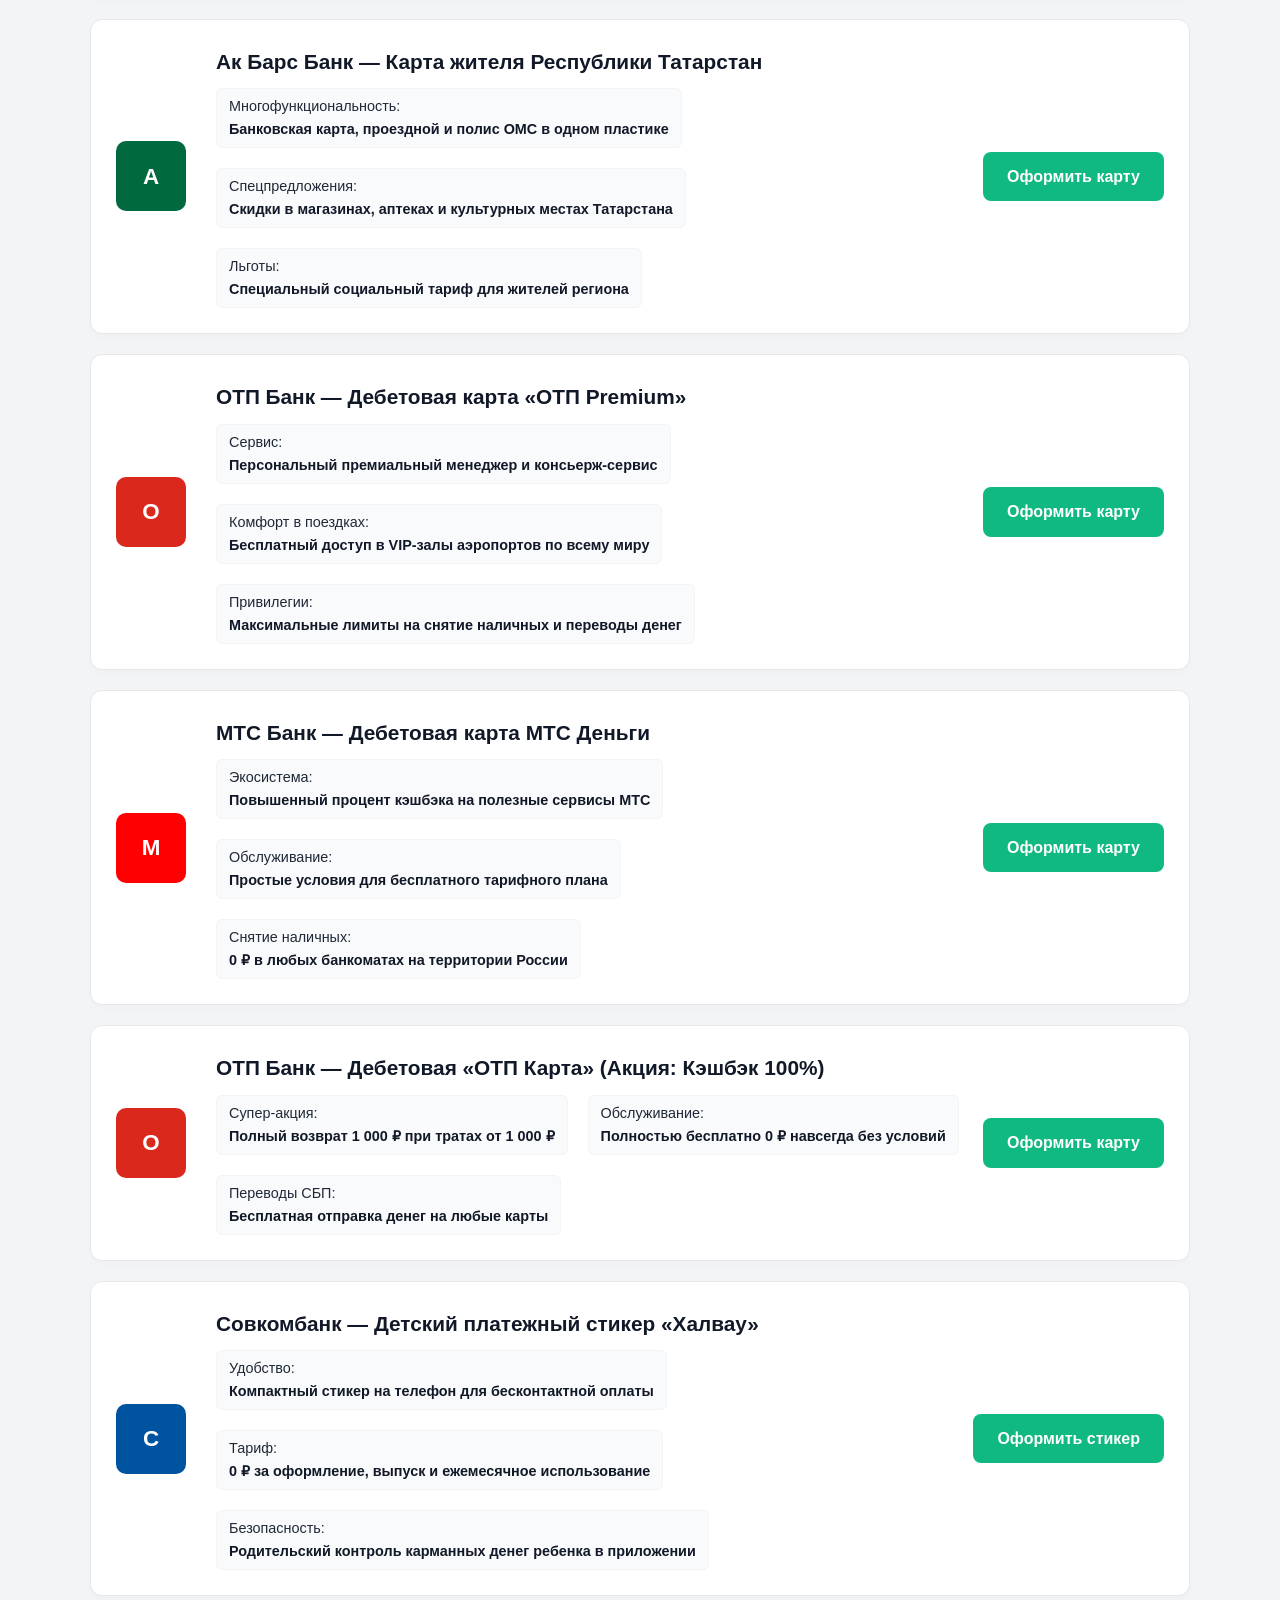
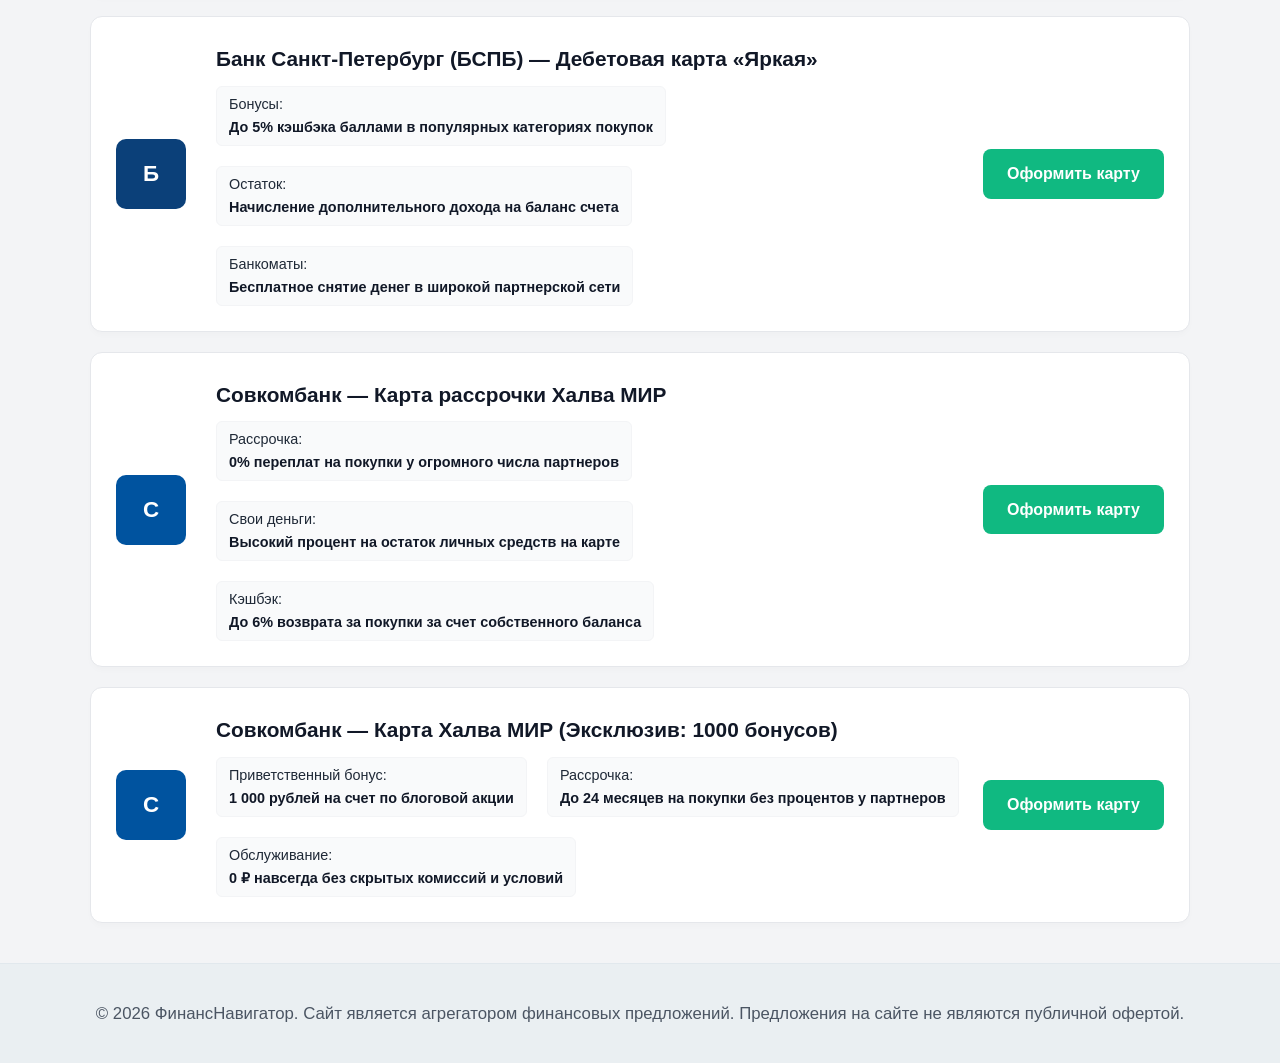
==== commit 62c63f03: "Update index.html" ====
--- a/index.html
+++ b/index.html
@@ -442,21 +442,6 @@
     <a href="https://trk.ppdu.ru/click/OPXD2K9I?erid=Kra23tWRv" rel="noreferrer noopener sponsored" target="_blank" class="btn" style="text-decoration: none; display: inline-block;">Оформить карту</a>
 </div>
             </div>
-            <!-- Карточка: Кредитная карта от Т-Банка (с бонусом) -->
-            <div class="offer-card">
-                <div class="bank-badge">Т</div>
-                <div class="offer-details">
-                    <h3>Кредитная карта от Т-Банка Платинум (Бонус 2 000 ₽)</h3>
-                    <div class="offer-props">
-                        <div class="prop">Акция: <span>Кэшбэк 2 000 ₽ за траты от 7 000 ₽ в первый месяц</span></div>
-                        <div class="prop">Без процентов: <span>До 55 дней за любые покупки по карте</span></div>
-                        <div class="prop">Лимит: <span>Индивидуальный кредитный лимит до 1 000 000 ₽</span></div>
-                    </div>
-                </div>
-                <div class="offer-action">
-    <a href="https://trk.ppdu.ru/click/HVuEI8O5?erid=2SDnjcTraKk" rel="noreferrer noopener sponsored" target="_blank" class="btn" style="text-decoration: none; display: inline-block;">Оформить карту</a>
-</div>
-            </div>
 
             <!-- Карточка: Дебетовая карта S7 -->
             <div class="offer-card">
@@ -487,22 +472,6 @@
                 </div>
                 <div class="offer-action">
     <a href="https://trk.ppdu.ru/click/nvCwadm9?erid=Kra23nndn" rel="noreferrer noopener sponsored" target="_blank" class="btn" style="text-decoration: none; display: inline-block;">Оформить карту</a>
-</div>
-            </div>
-
-            <!-- Карточка: Кредитная карта от Т-Банка -->
-            <div class="offer-card">
-                <div class="bank-badge">Т</div>
-                <div class="offer-details">
-                    <h3>Кредитная карта от Т-Банка Платинум (Стандартная)</h3>
-                    <div class="offer-props">
-                        <div class="prop">Грейс-период: <span>До 55 дней без процентов на покупки</span></div>
-                        <div class="prop">Рассрочка: <span>До 12 месяцев без переплат у партнеров банка</span></div>
-                        <div class="prop">Оформление: <span>Быстрое онлайн-решение по паспорту за 2 минуты</span></div>
-                    </div>
-                </div>
-                <div class="offer-action">
-    <a href="https://trk.ppdu.ru/click/Tyhz8PEU?erid=+2SDnjeUybaz" rel="noreferrer noopener sponsored" target="_blank" class="btn" style="text-decoration: none; display: inline-block;">Оформить карту</a>
 </div>
             </div>
 
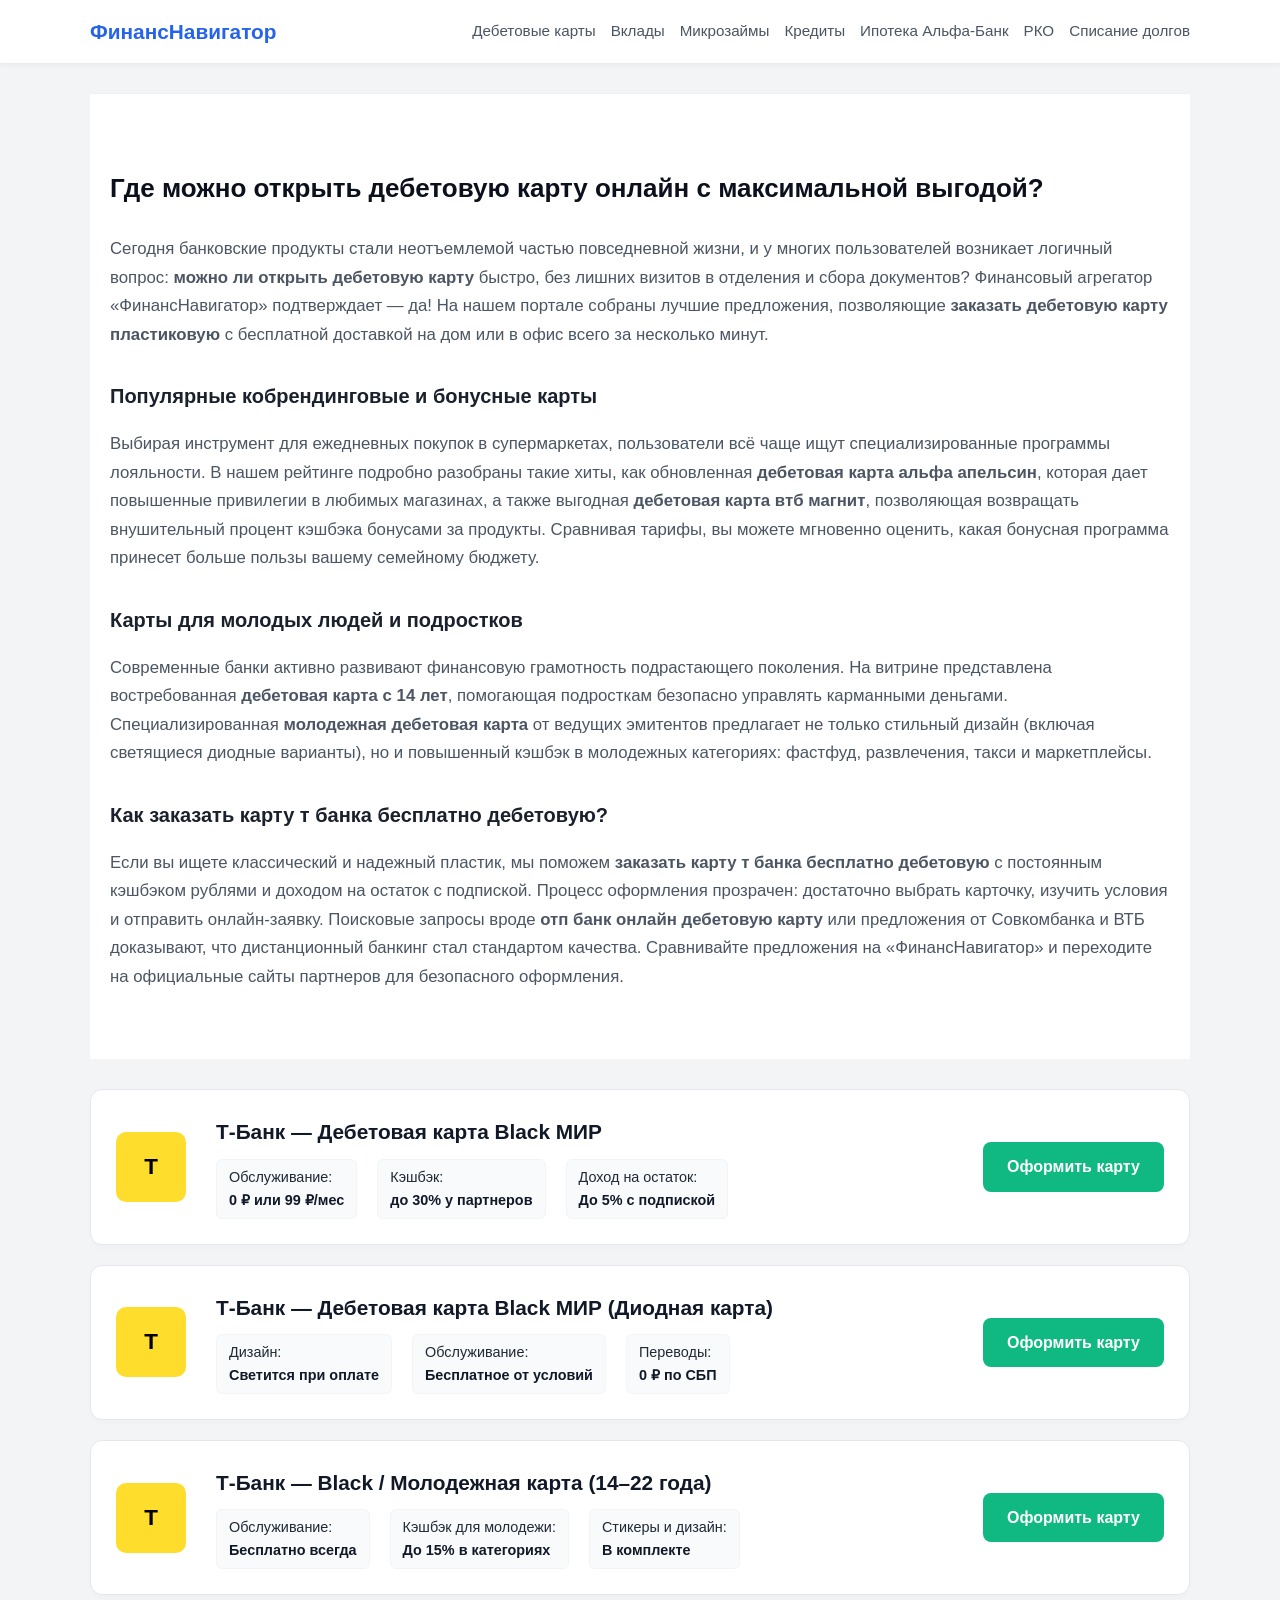
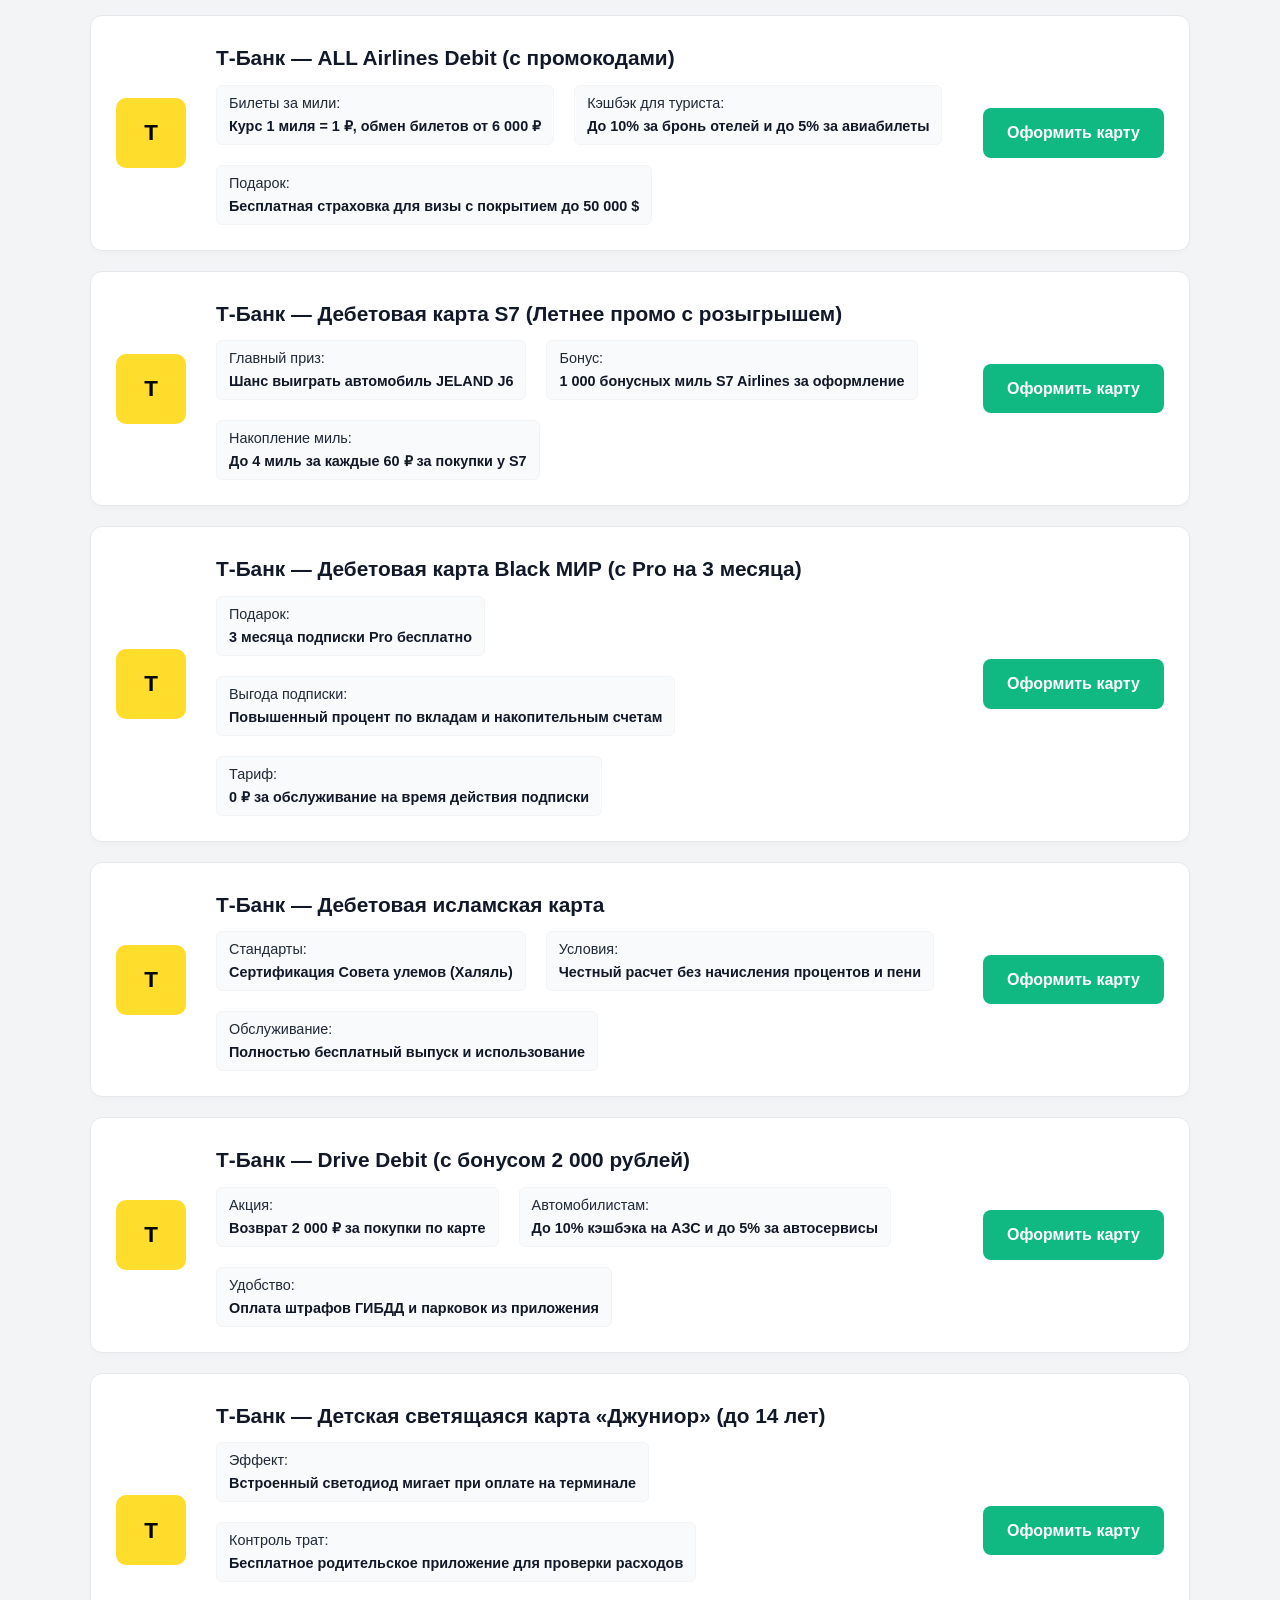
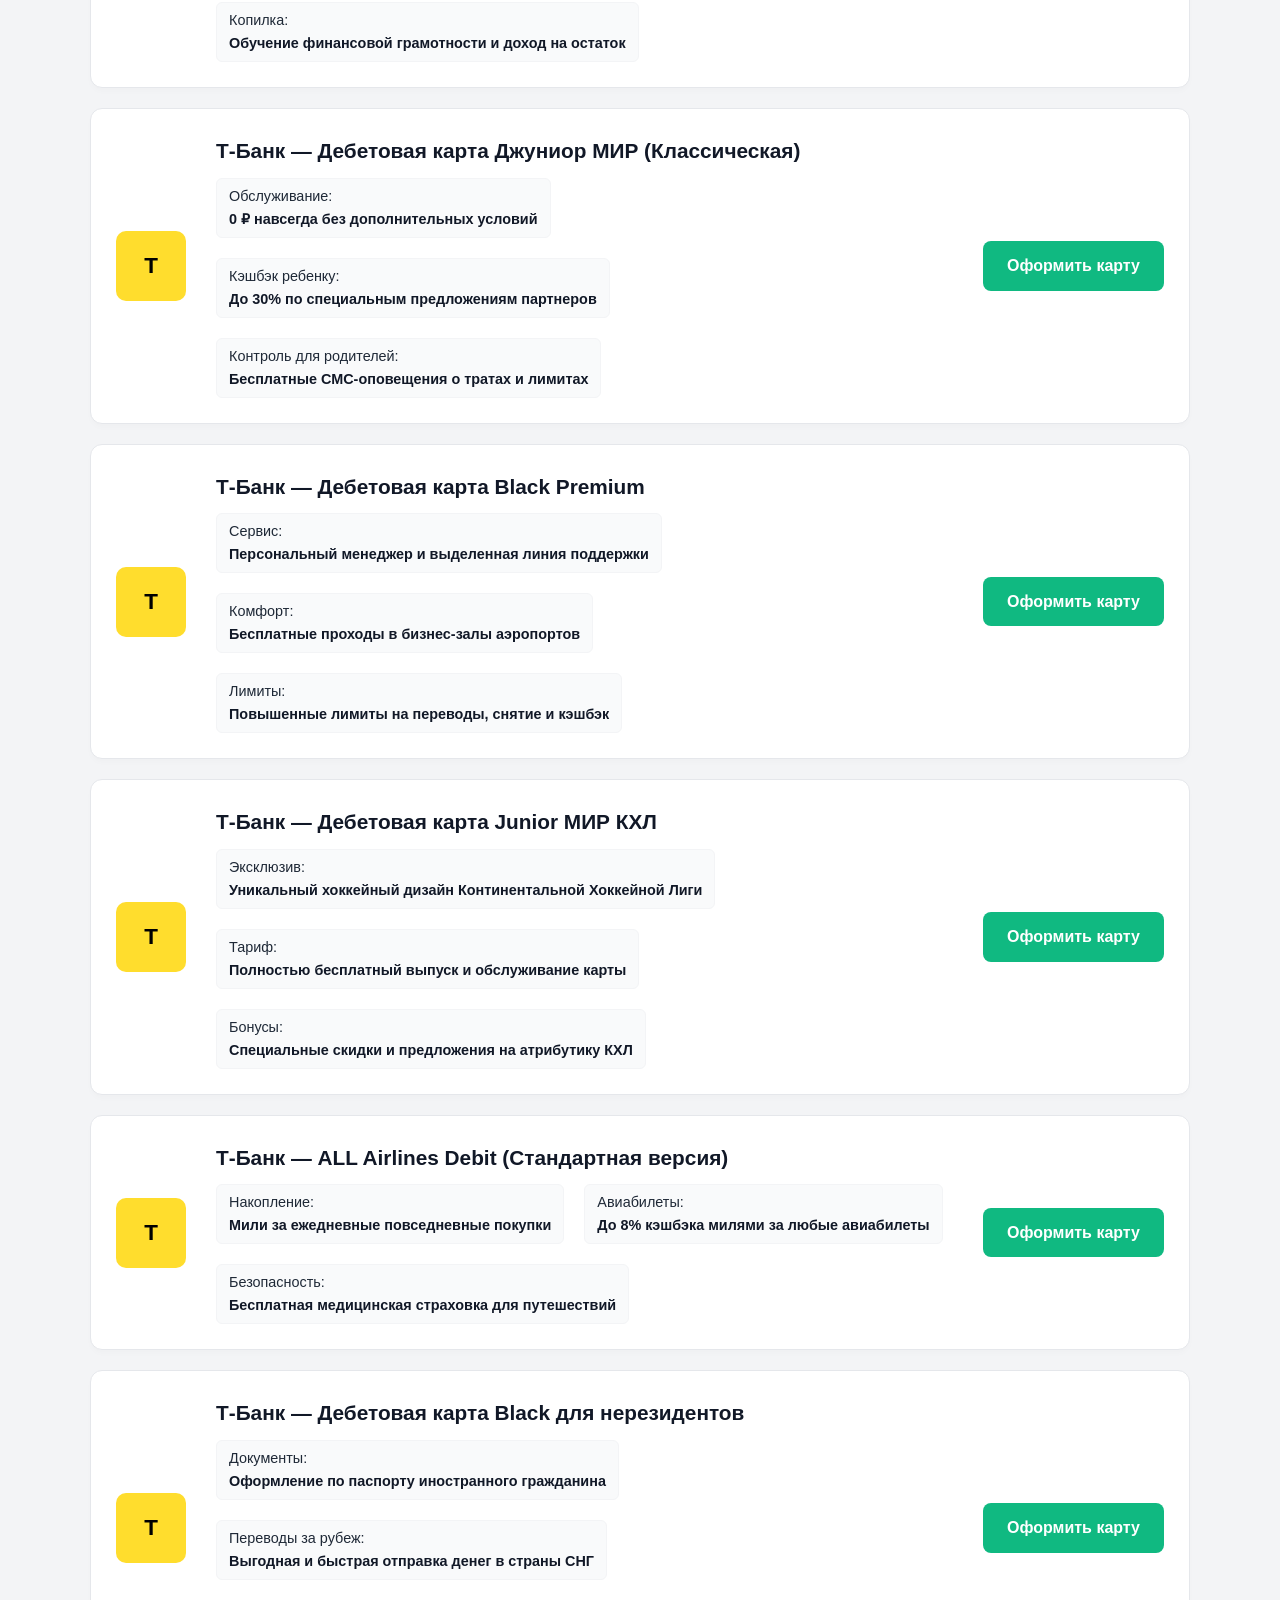
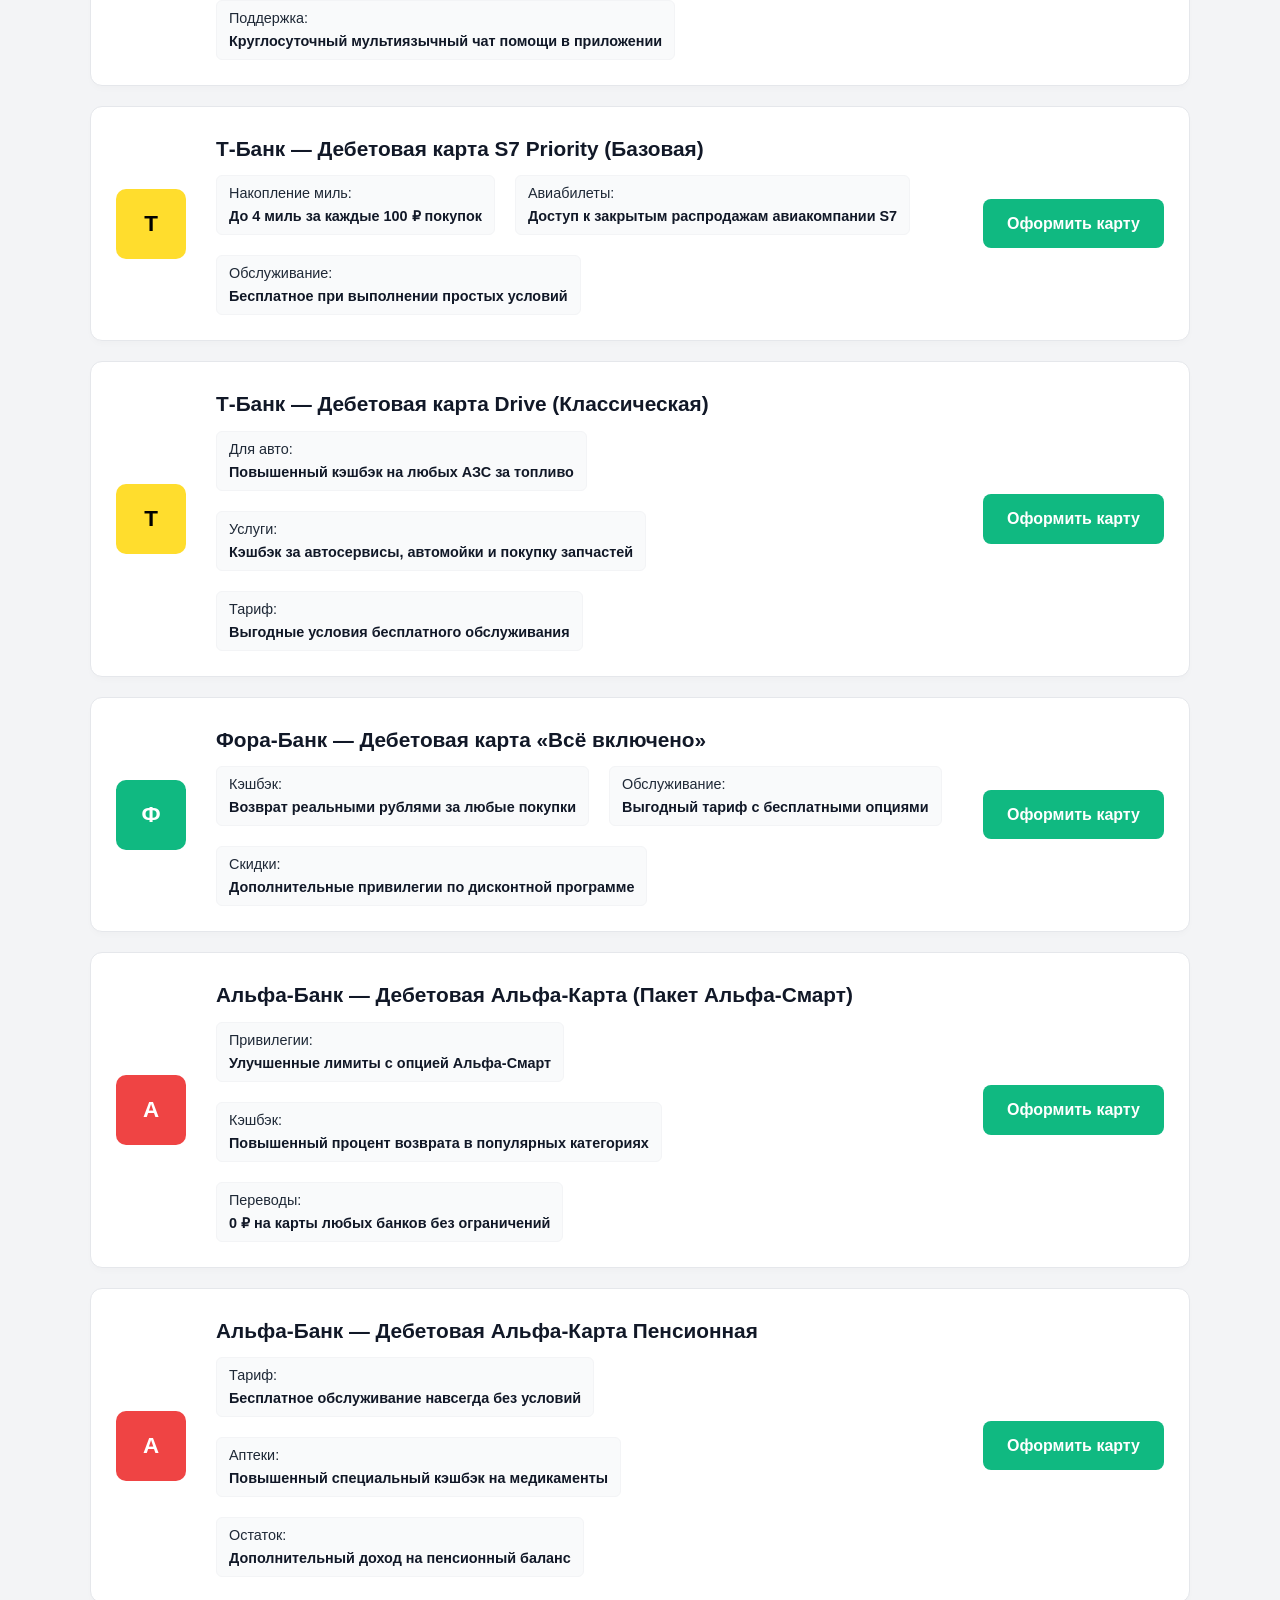
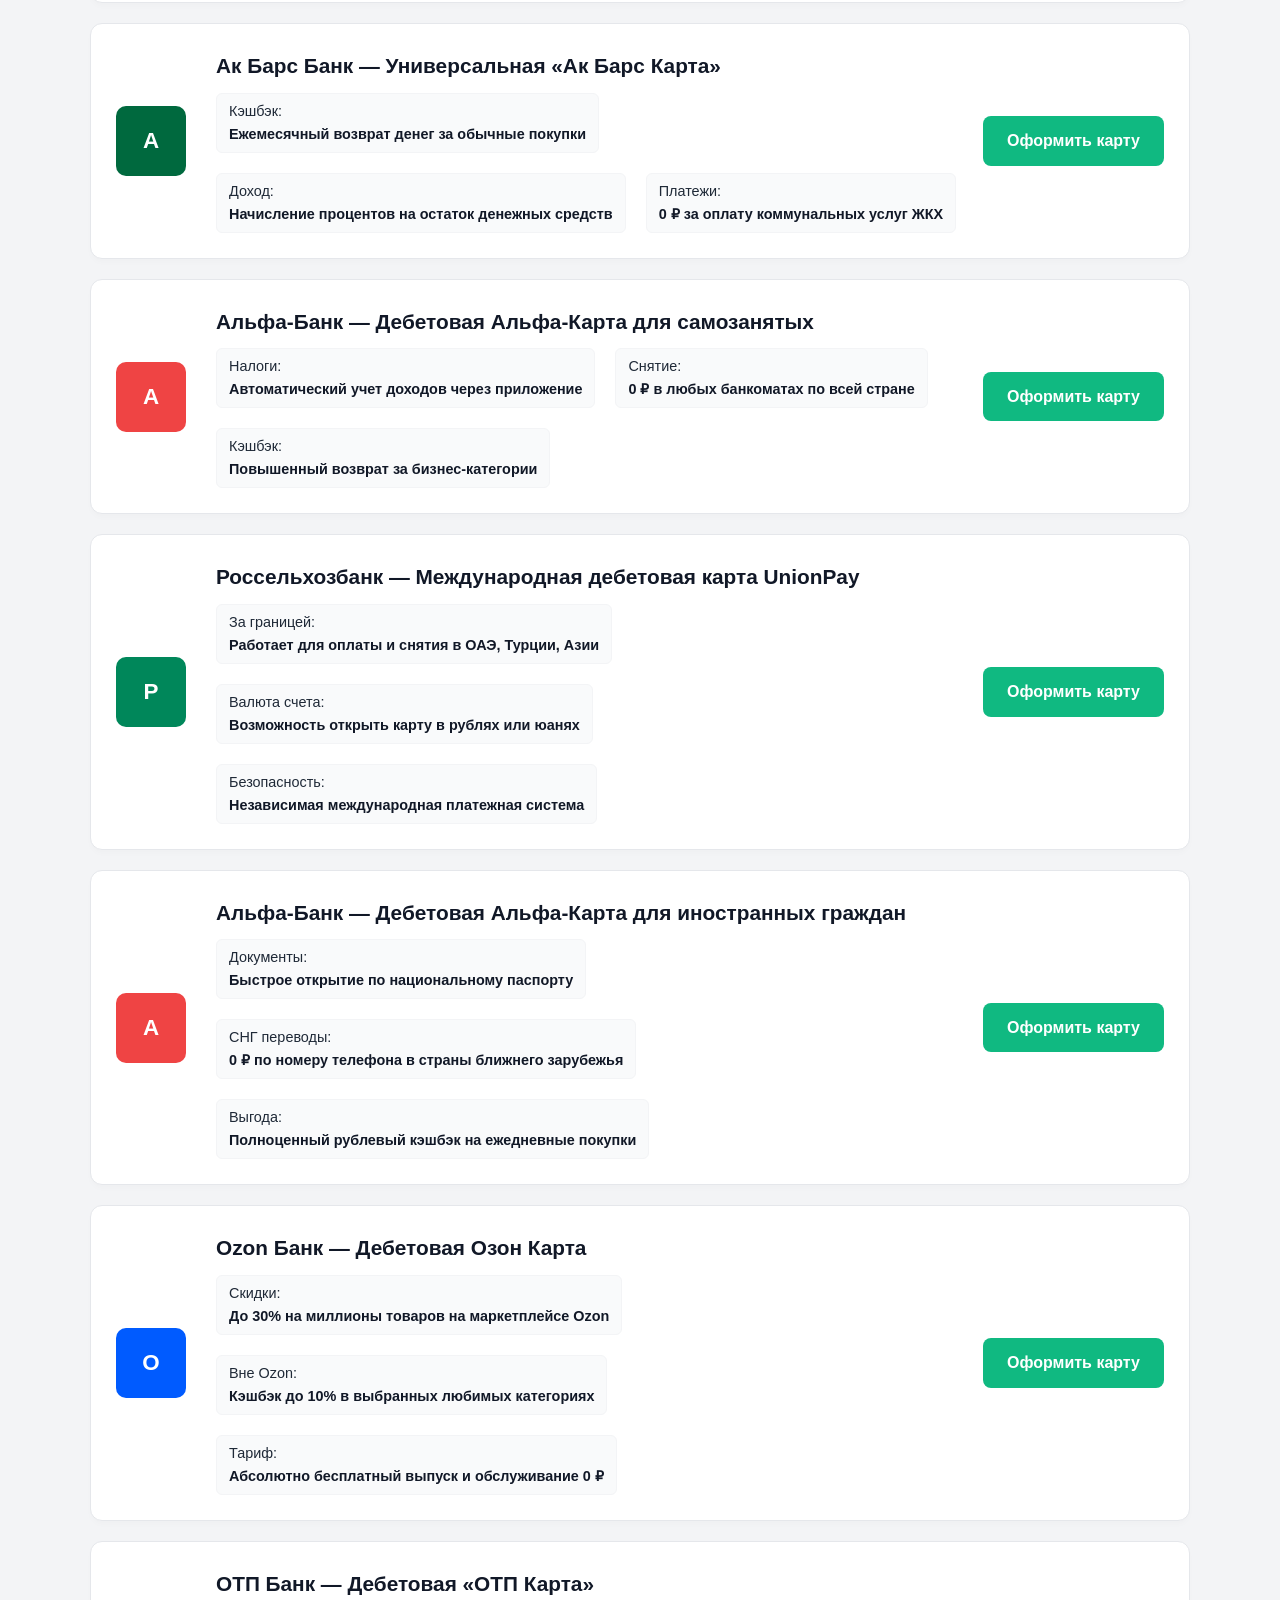
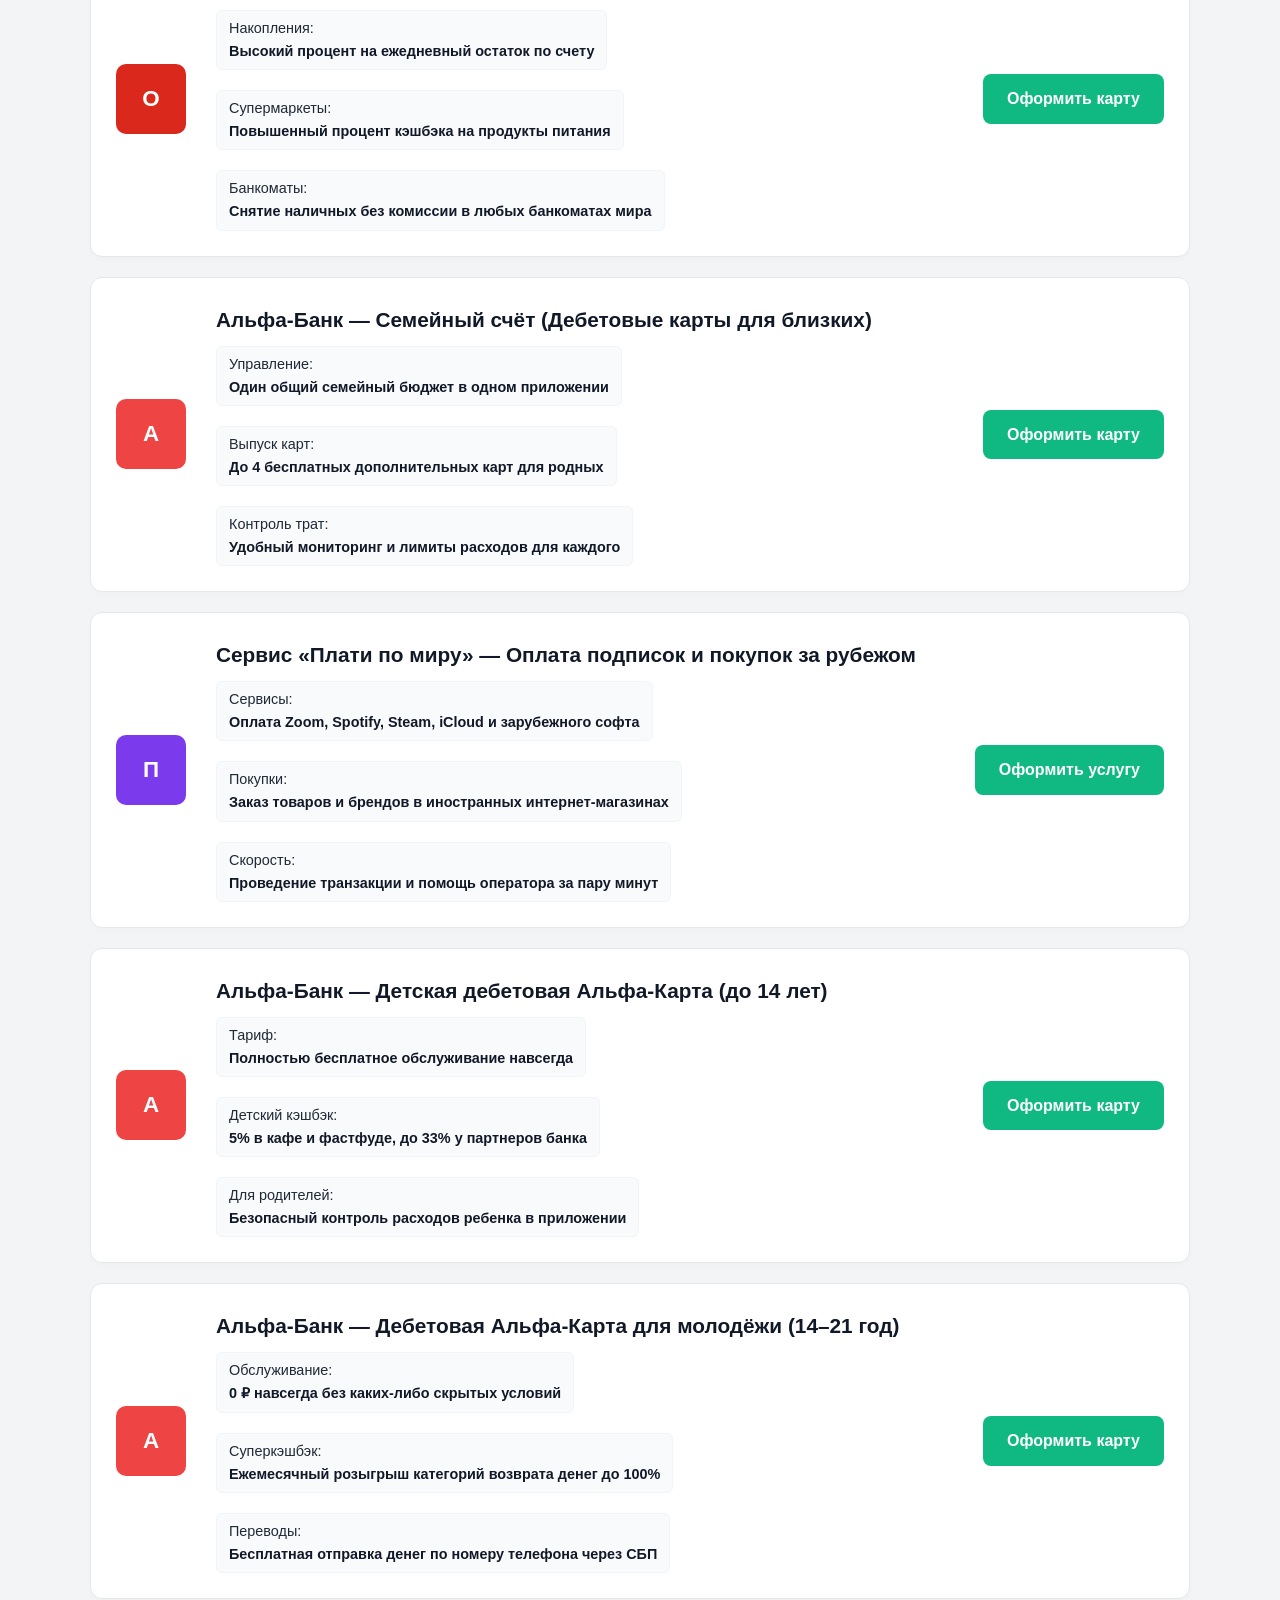
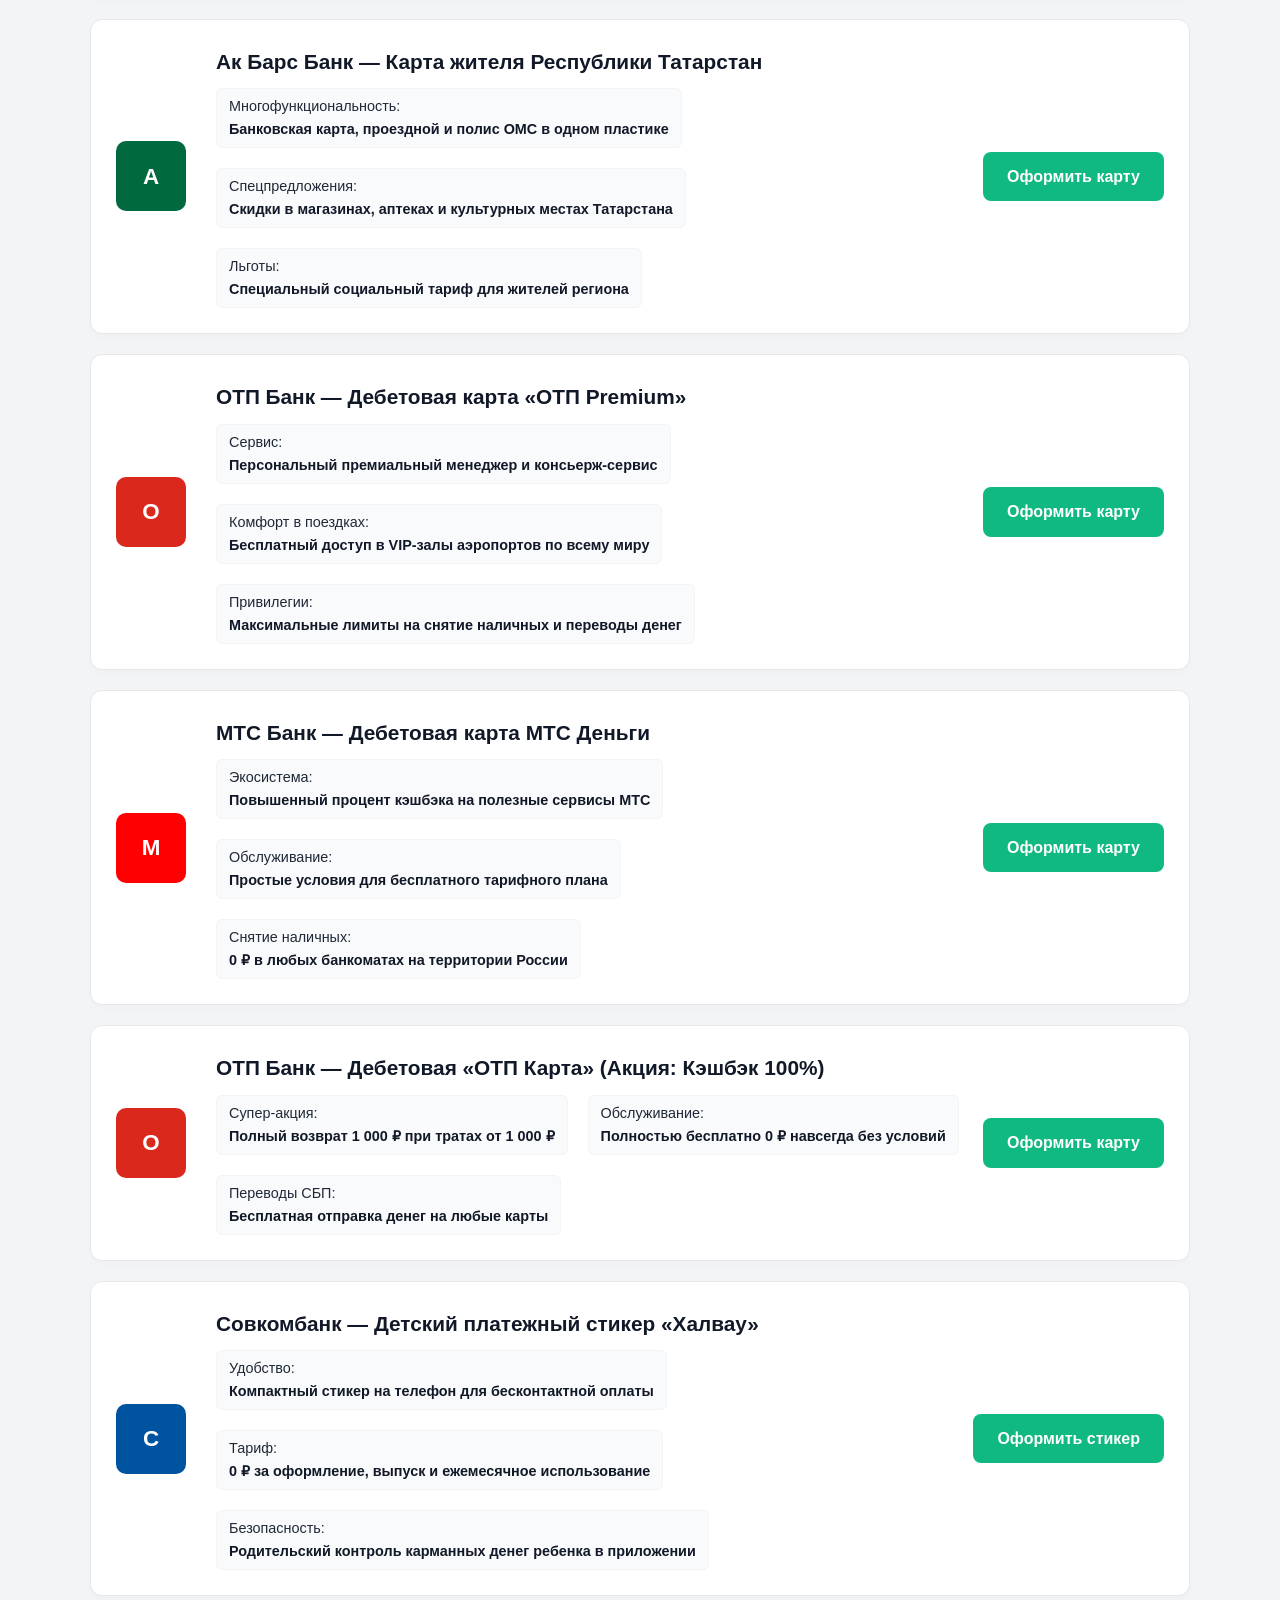
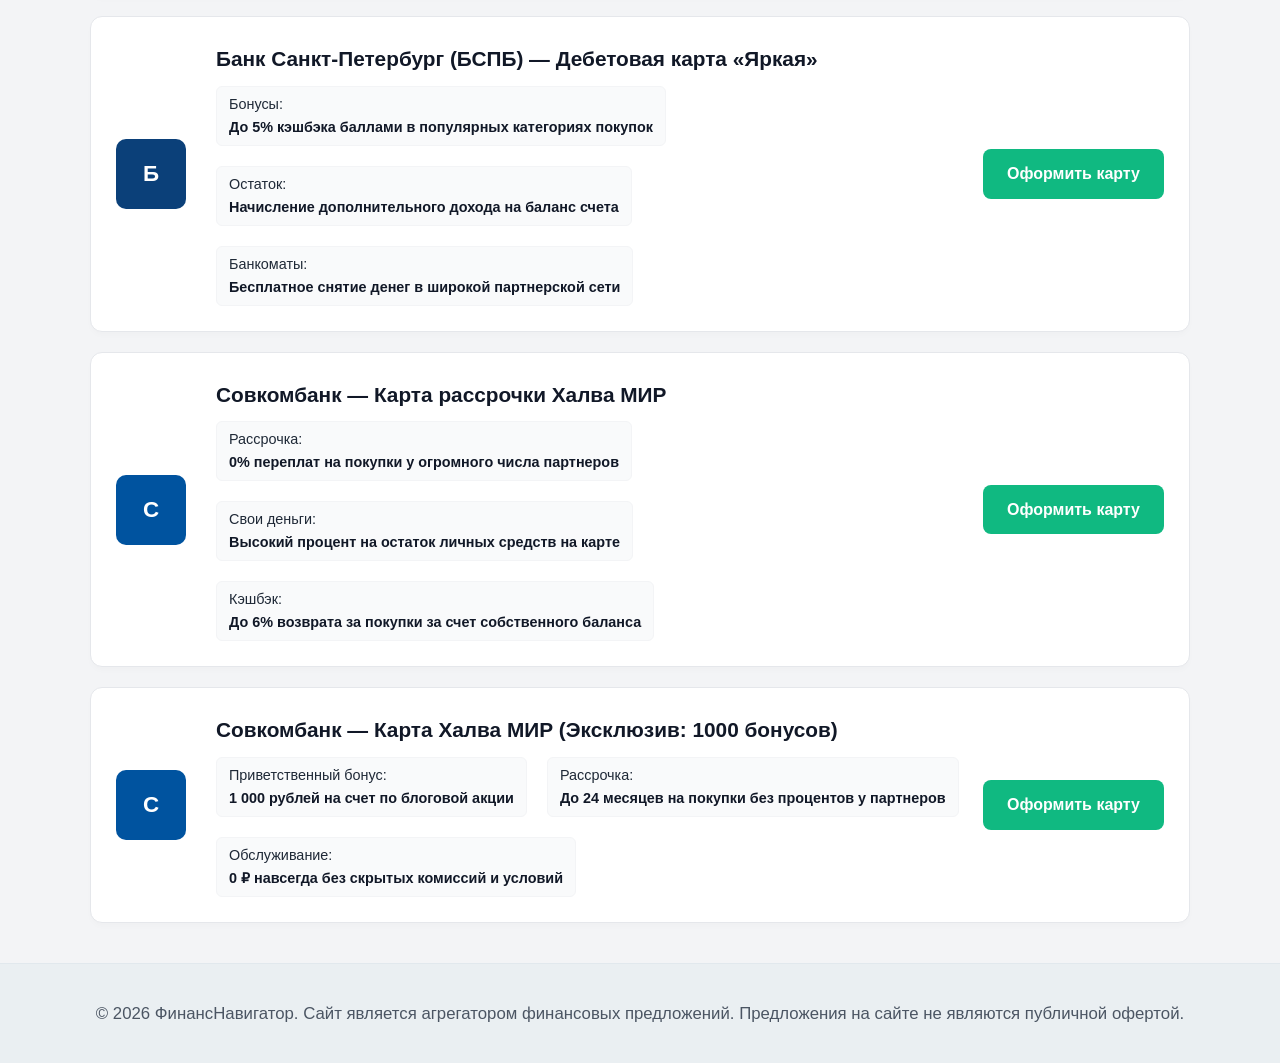
==== commit e7fe999c: "Update index.html" ====
--- a/index.html
+++ b/index.html
@@ -194,7 +194,7 @@
         
          <!-- Профессиональный SEO-блок под собранную семантику -->
 <section class="seo-advanced-section" style="padding: 50px 20px; background-color: #ffffff; color: #2c3e50; font-family: 'Segoe UI', Roboto, sans-serif; line-height: 1.7; max-width: 1200px; margin: 30px auto; border-top: 1px solid #eef2f5;">
-    <h2 style="font-size: 26px; color: #0c101d; margin-bottom: 25px; font-weight: 700; text-align: left;">Где можно ли открыть дебетовую карту онлайн с максимальной выгодой?</h2>
+    <h2 style="font-size: 26px; color: #0c101d; margin-bottom: 25px; font-weight: 700; text-align: left;">Где можно открыть дебетовую карту онлайн с максимальной выгодой?</h2>
     
     <p style="margin-bottom: 18px;">
         Сегодня банковские продукты стали неотъемлемой частью повседневной жизни, и у многих пользователей возникает логичный вопрос: <strong>можно ли открыть дебетовую карту</strong> быстро, без лишних визитов в отделения и сбора документов? Финансовый агрегатор «ФинансНавигатор» подтверждает — да! На нашем портале собраны лучшие предложения, позволяющие <strong>заказать дебетовую карту пластиковую</strong> с бесплатной доставкой на дом или в офис всего за несколько минут.
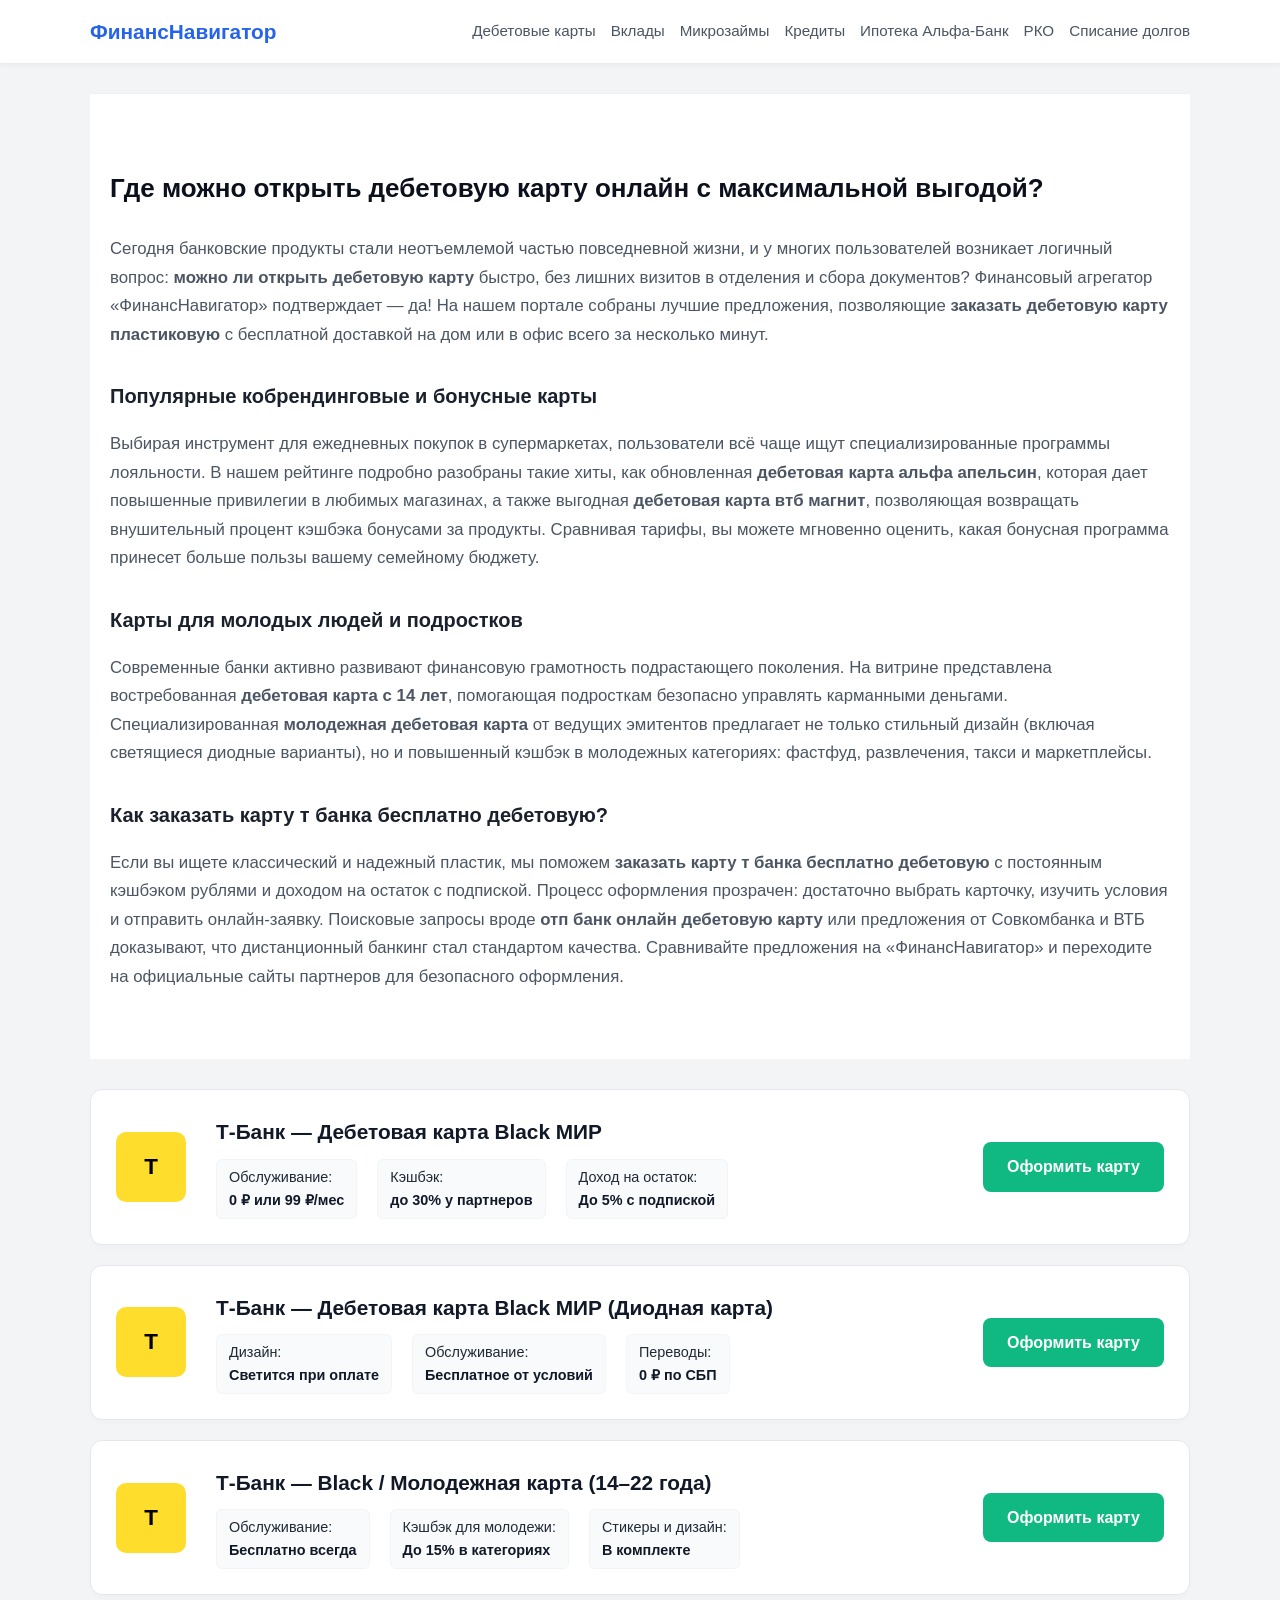
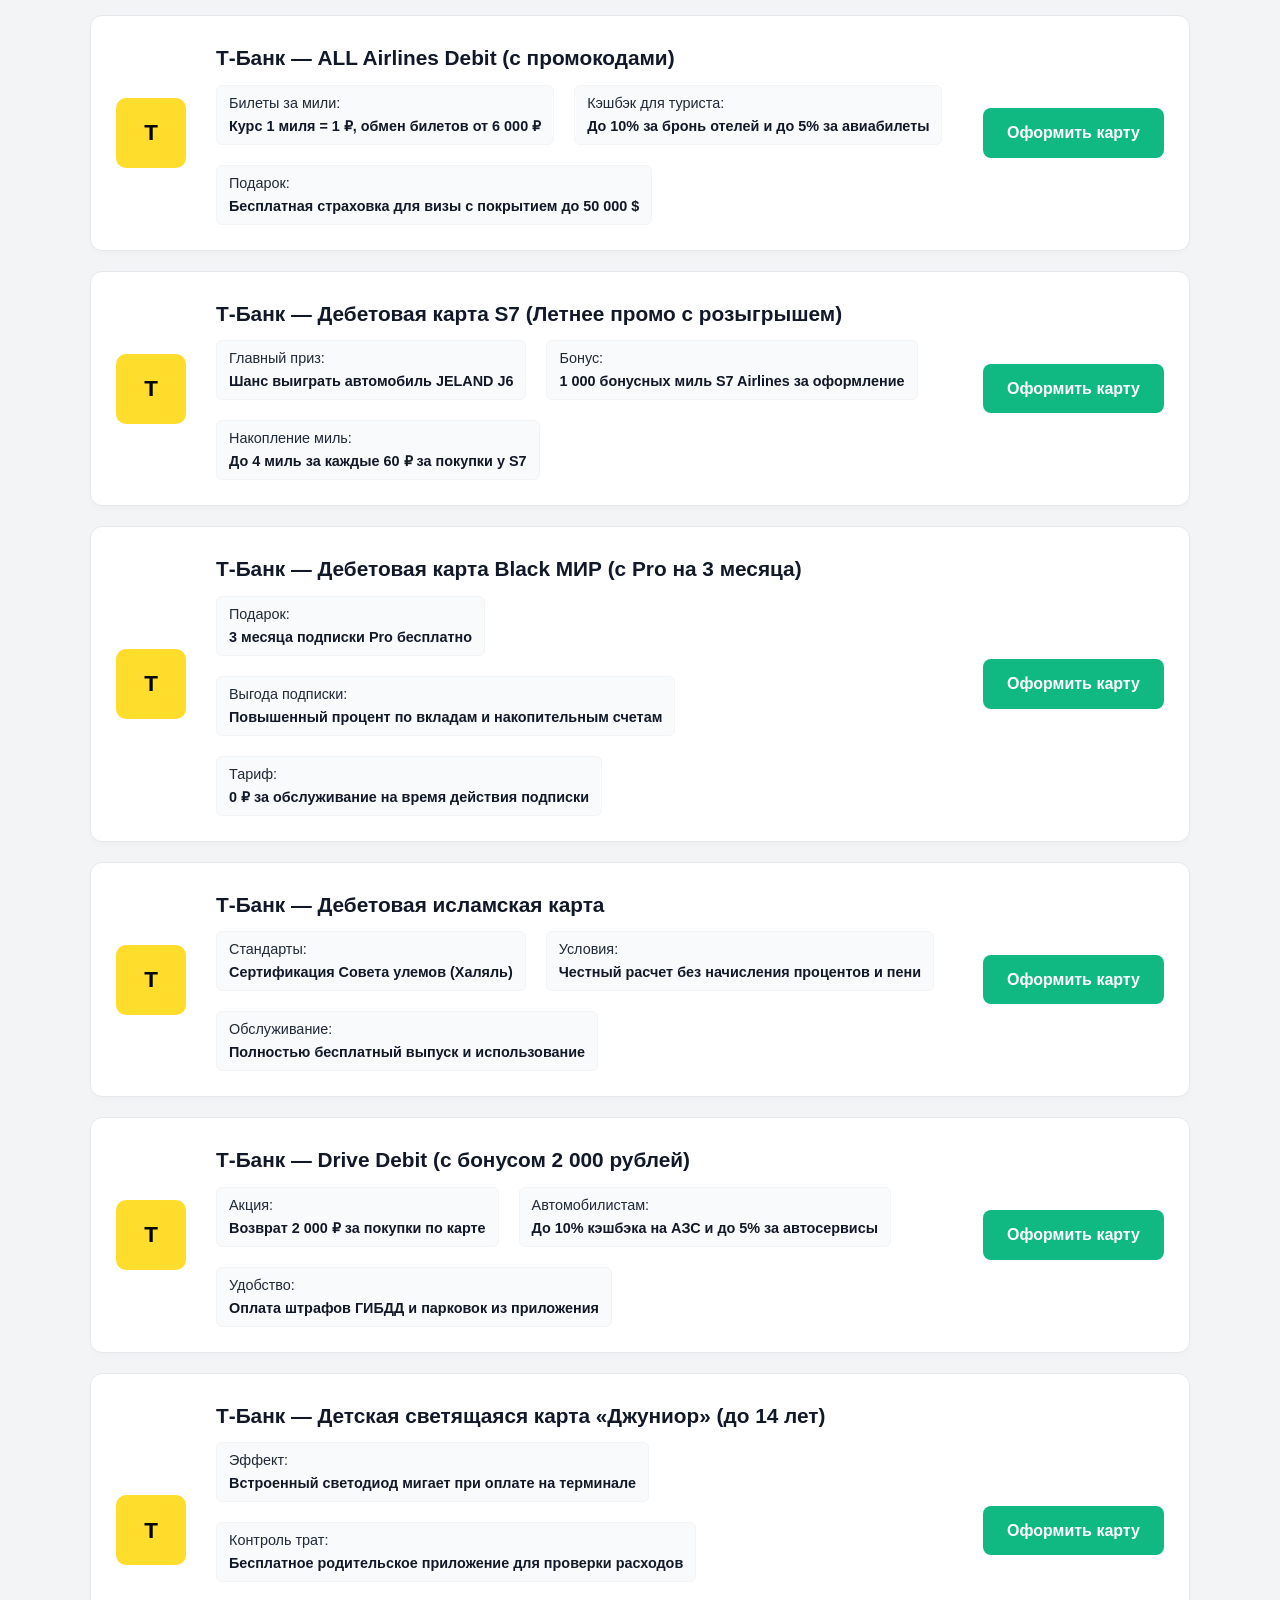
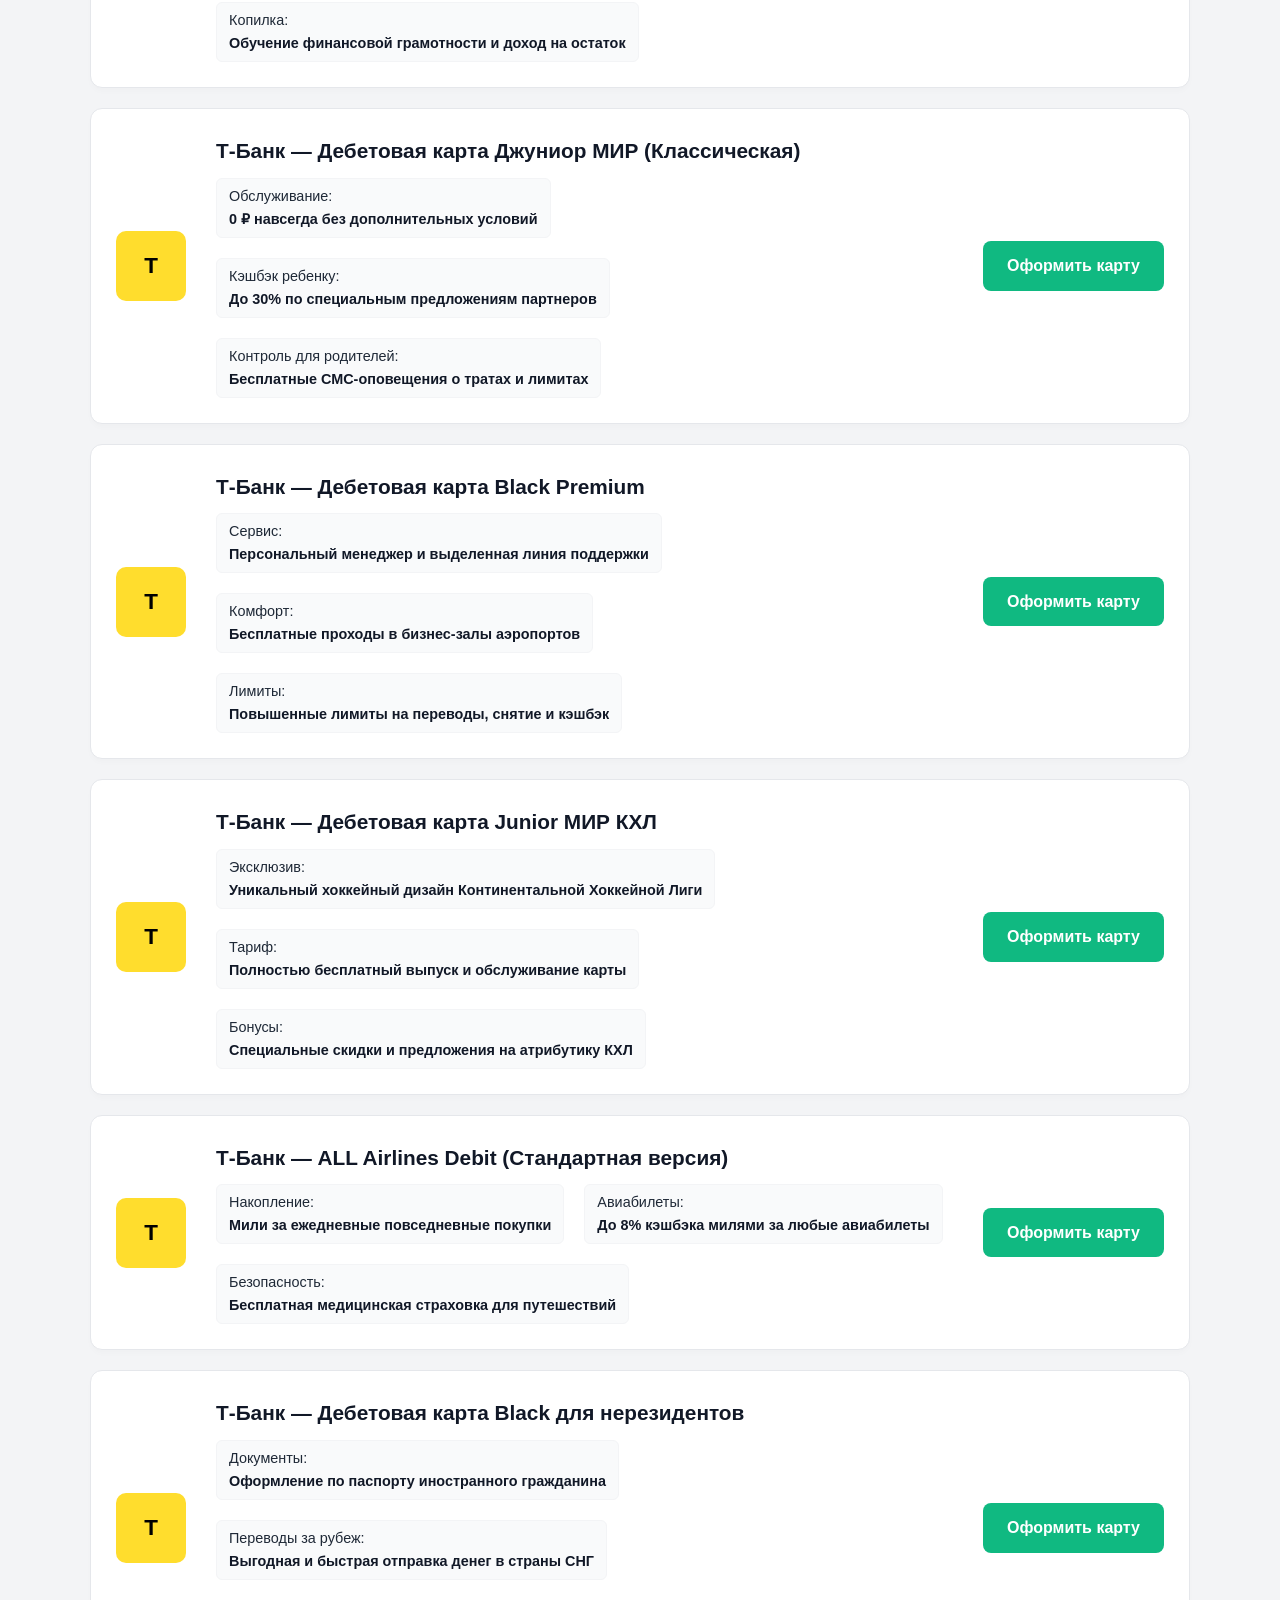
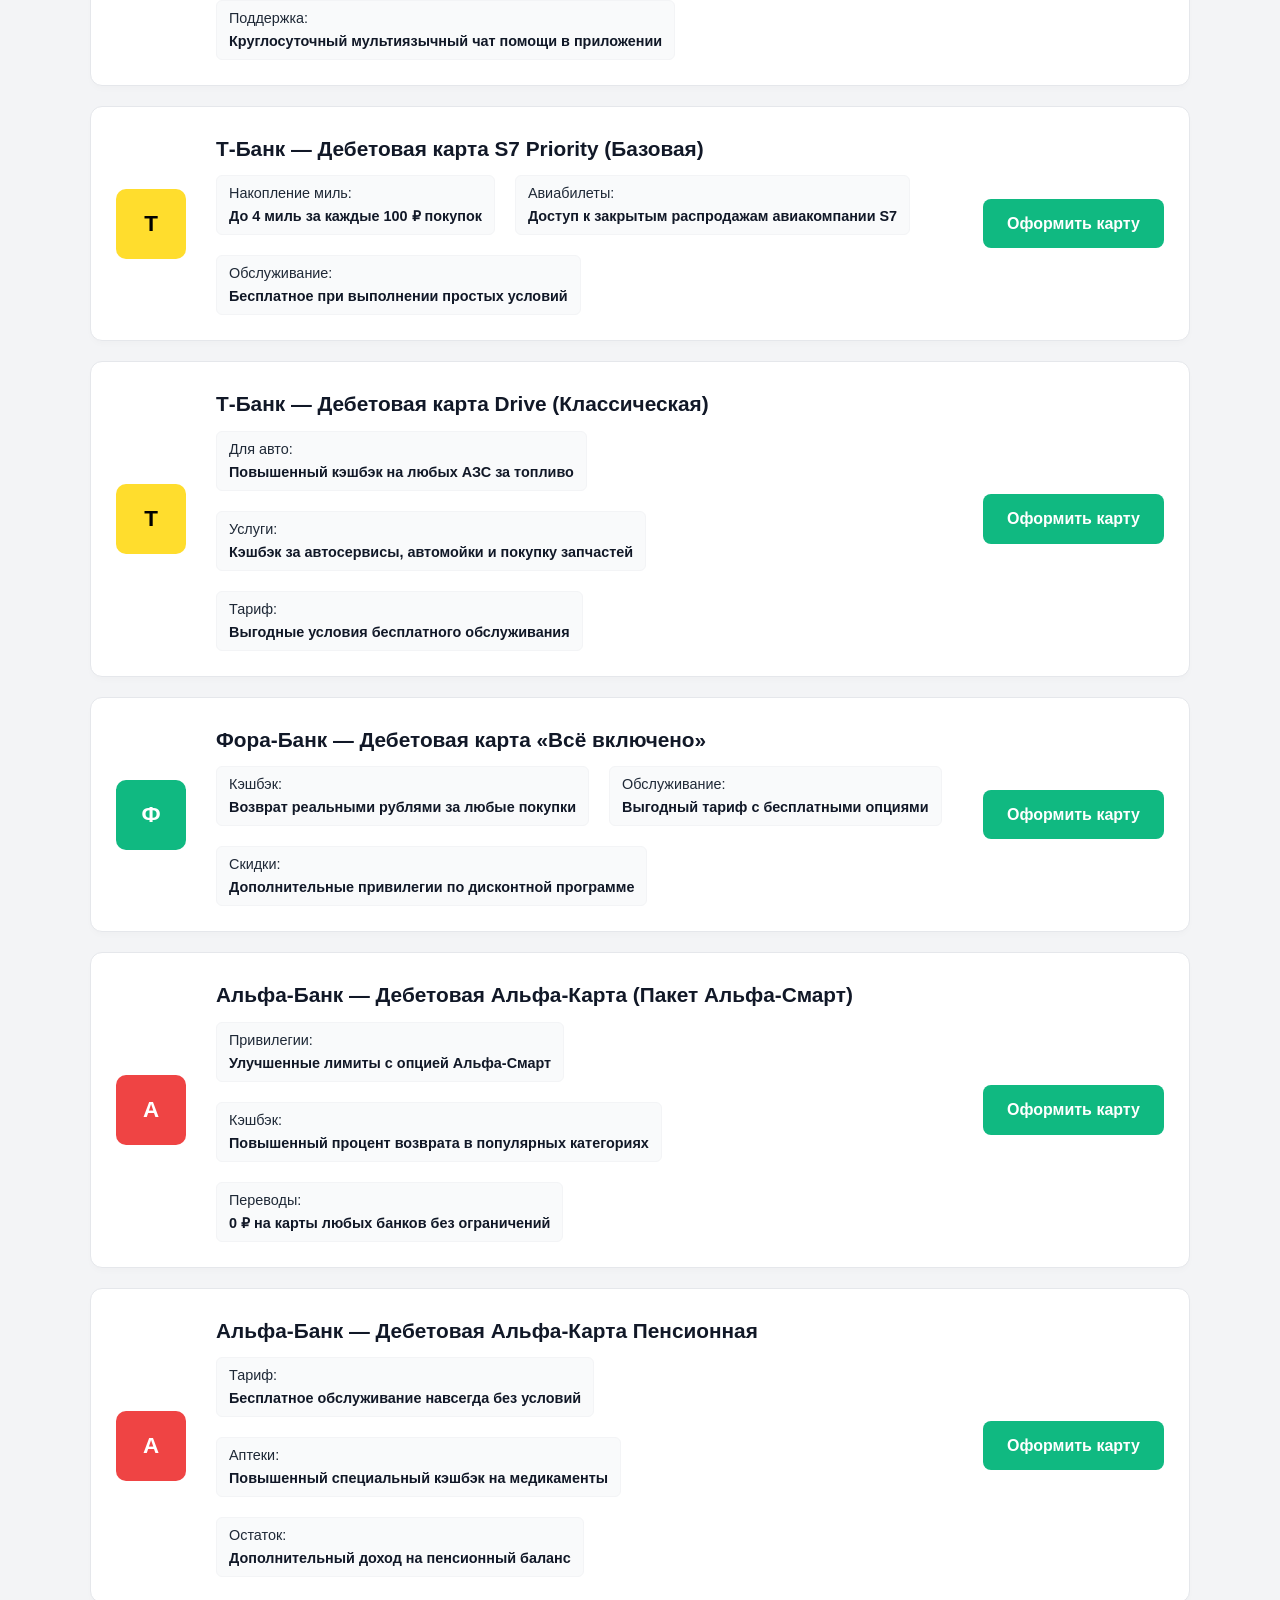
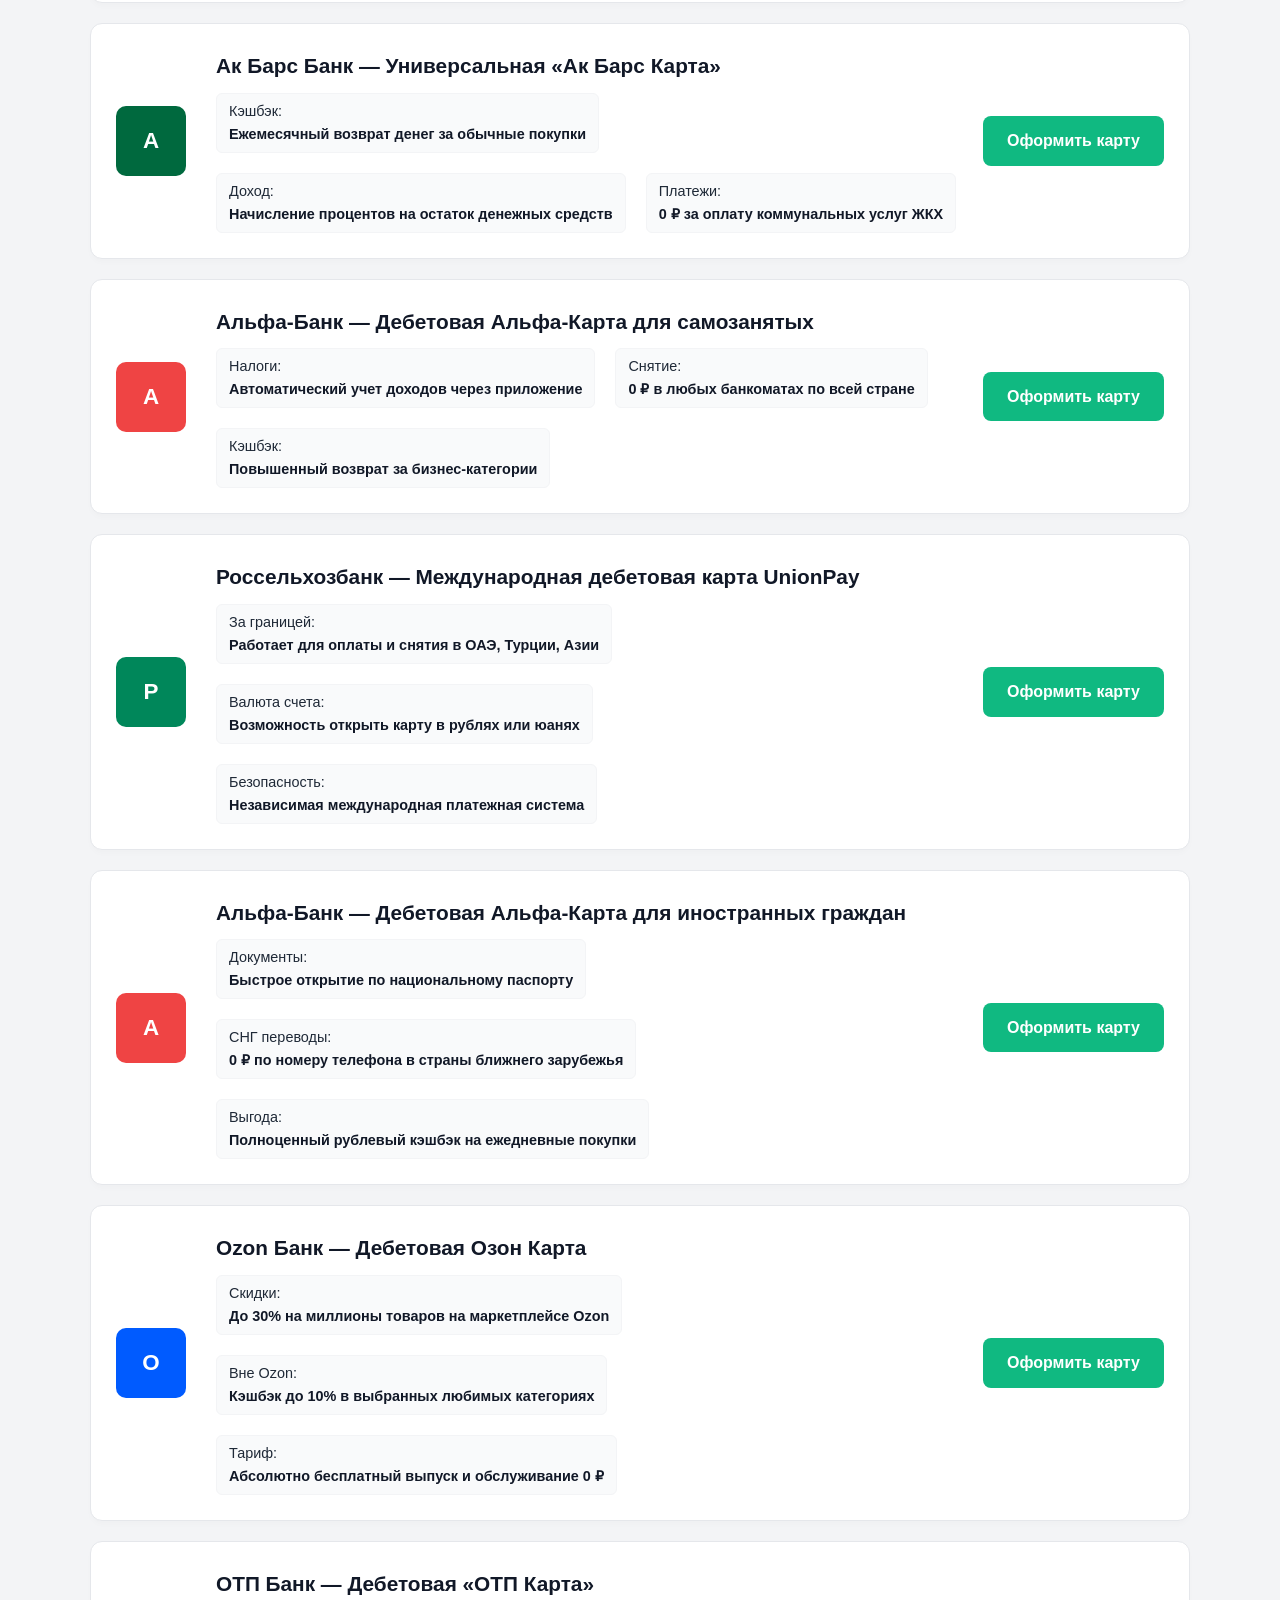
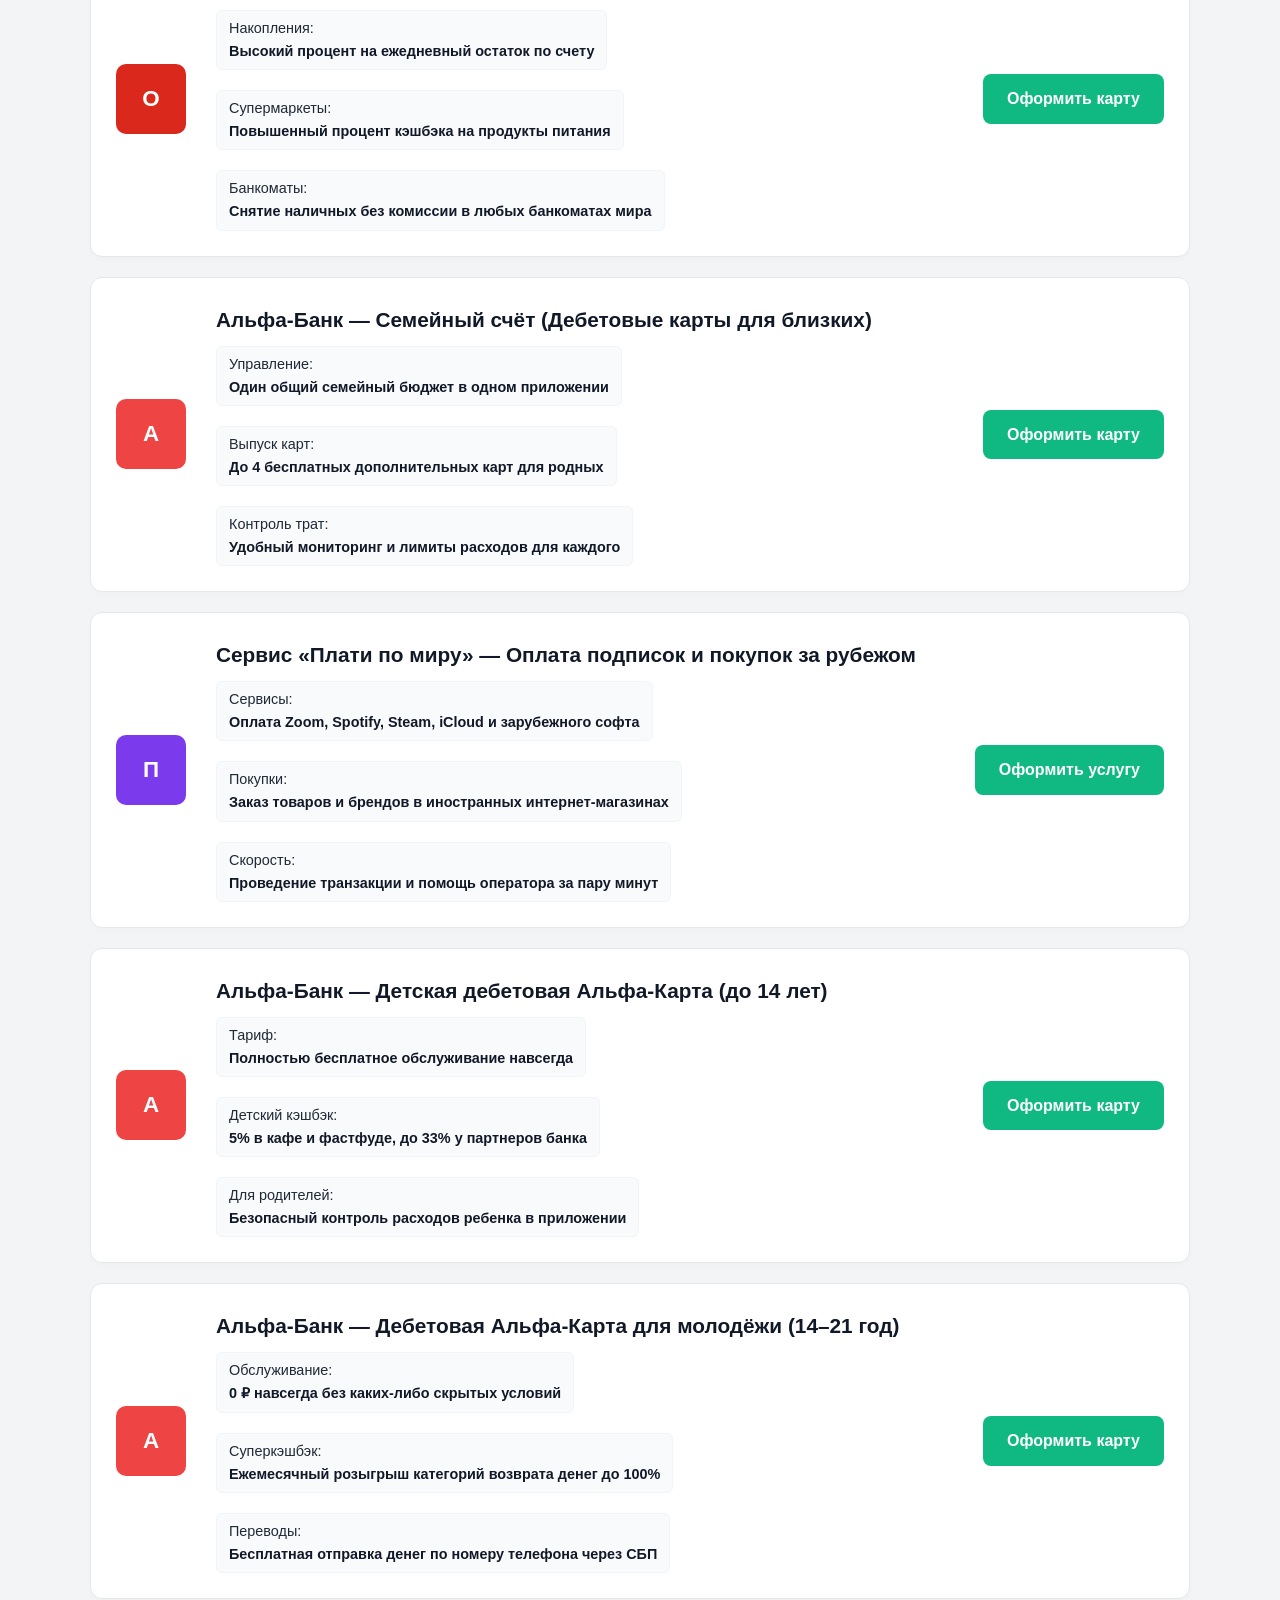
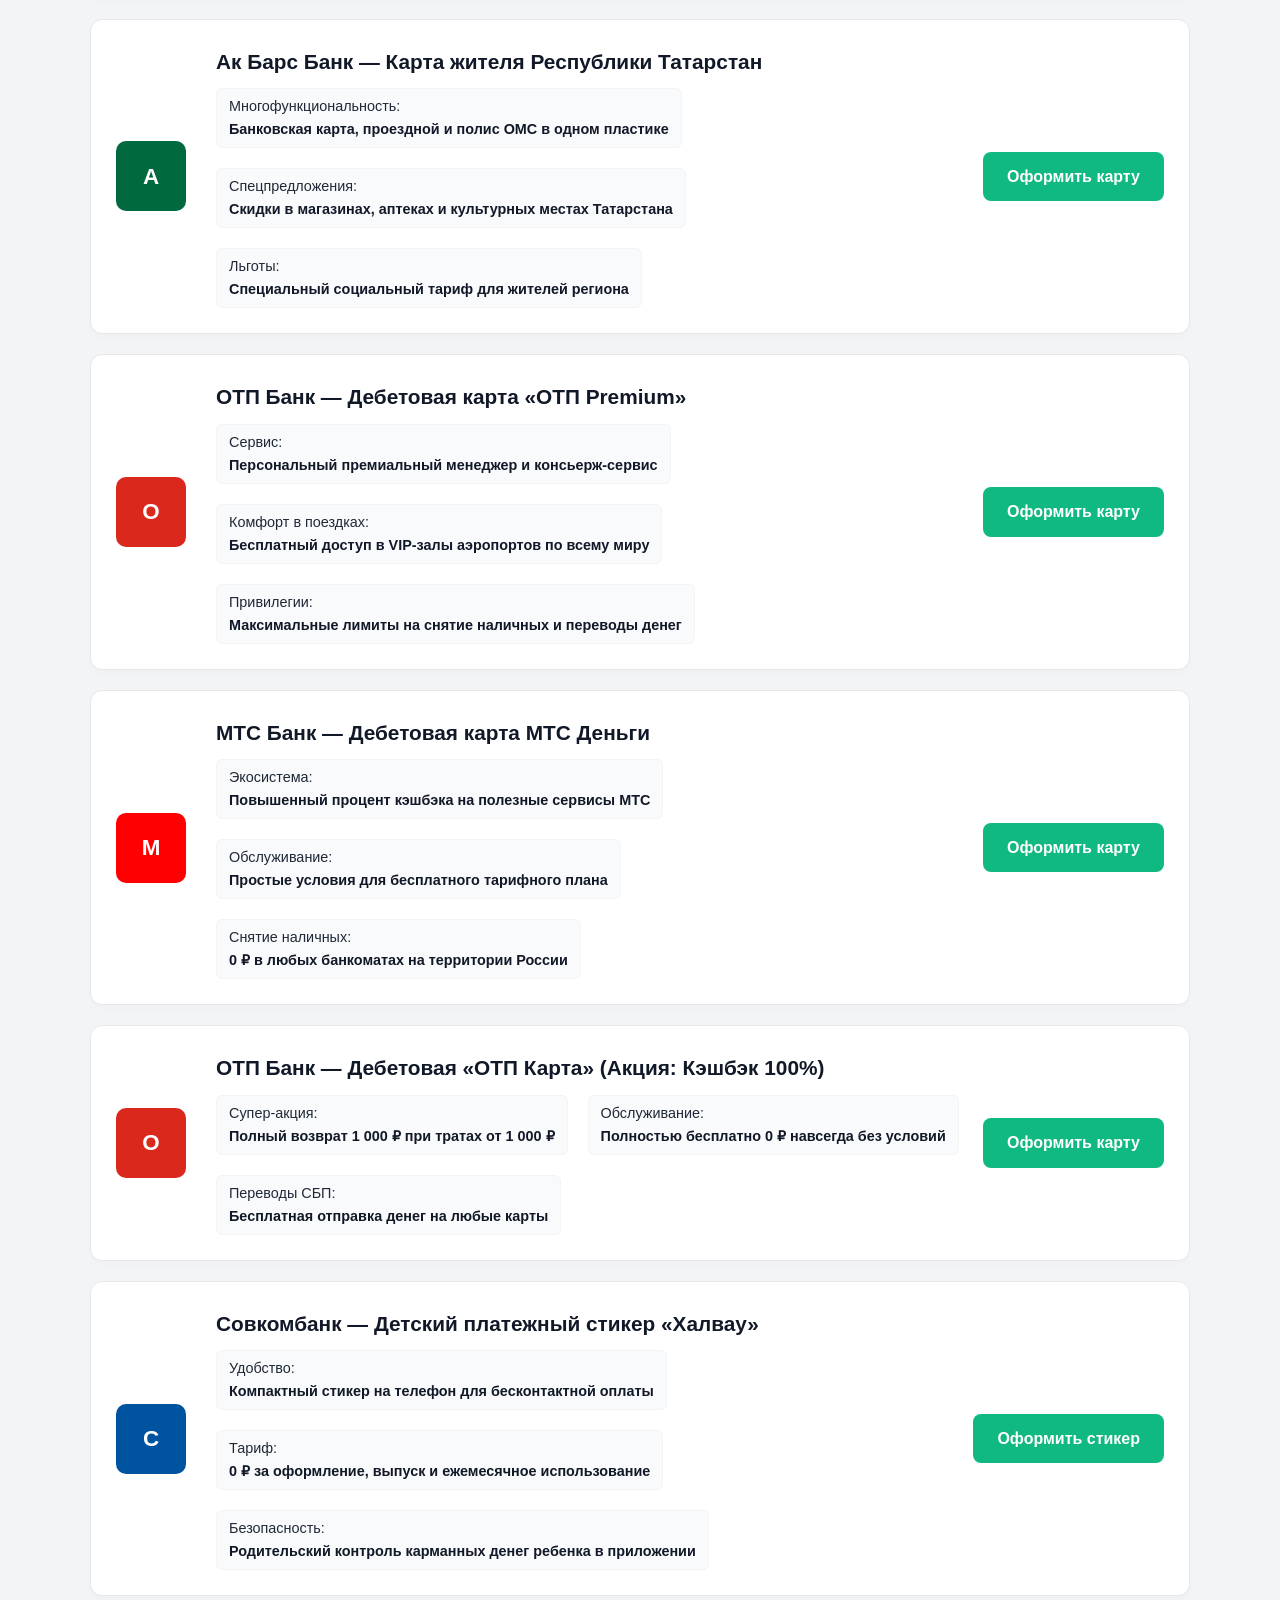
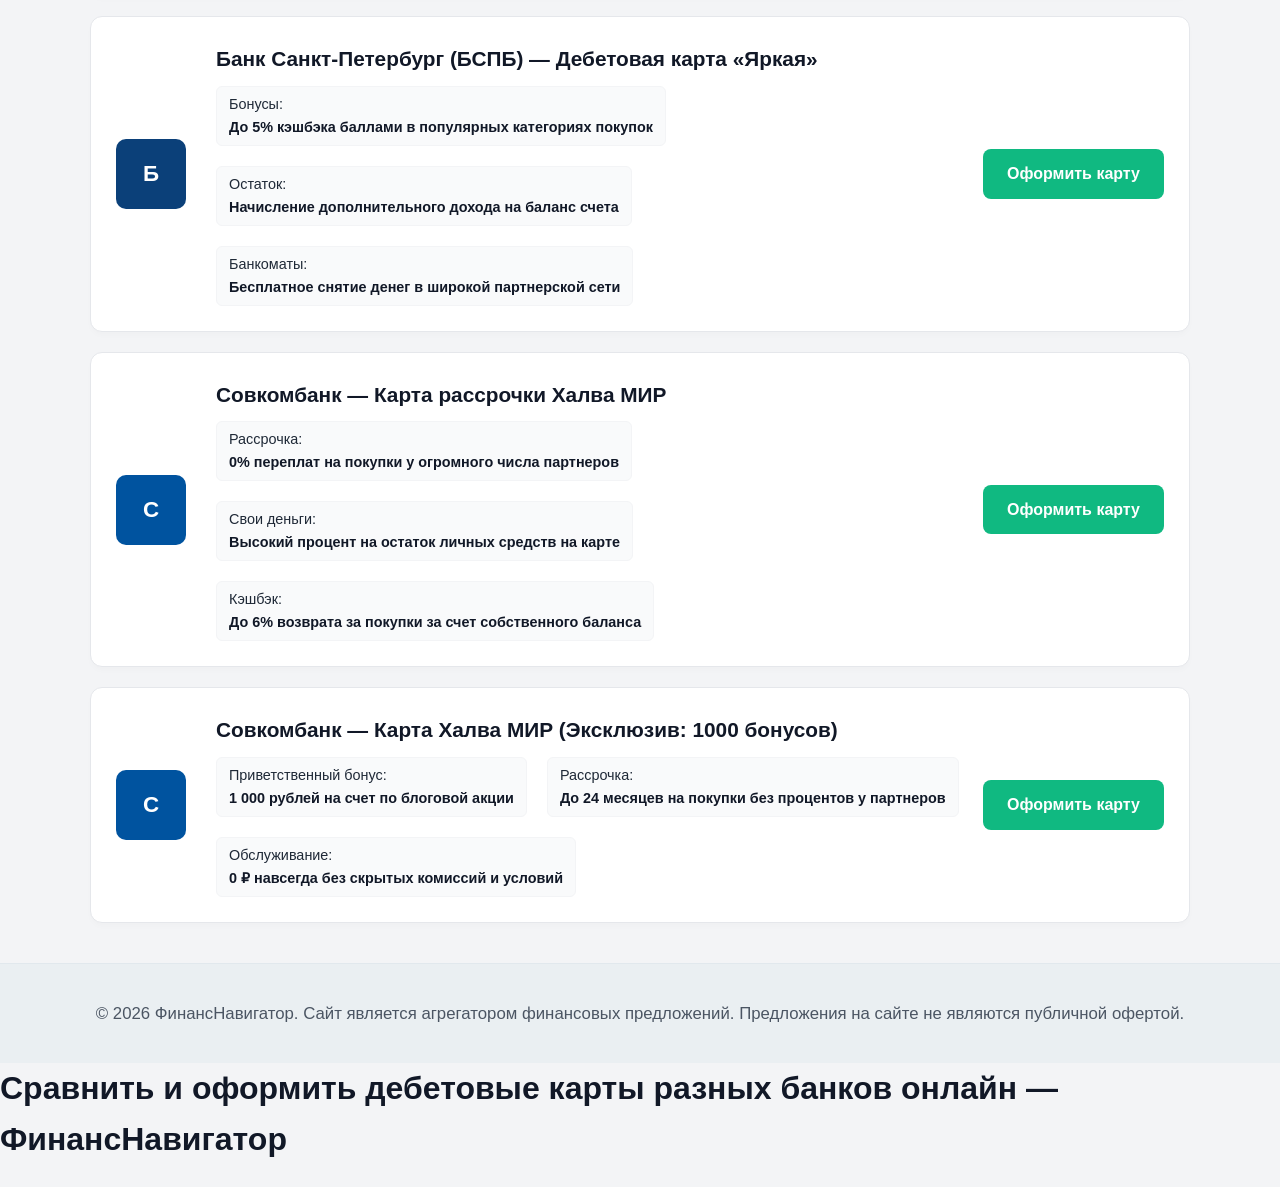
==== commit 8a5fbbbc: "Update index.html" ====
--- a/index.html
+++ b/index.html
@@ -837,6 +837,6 @@
 </div>
         </div>
     </footer>
-
+<h1 class="visually-hidden">Сравнить и оформить дебетовые карты разных банков онлайн — ФинансНавигатор</h1>
 </body>
 </html>
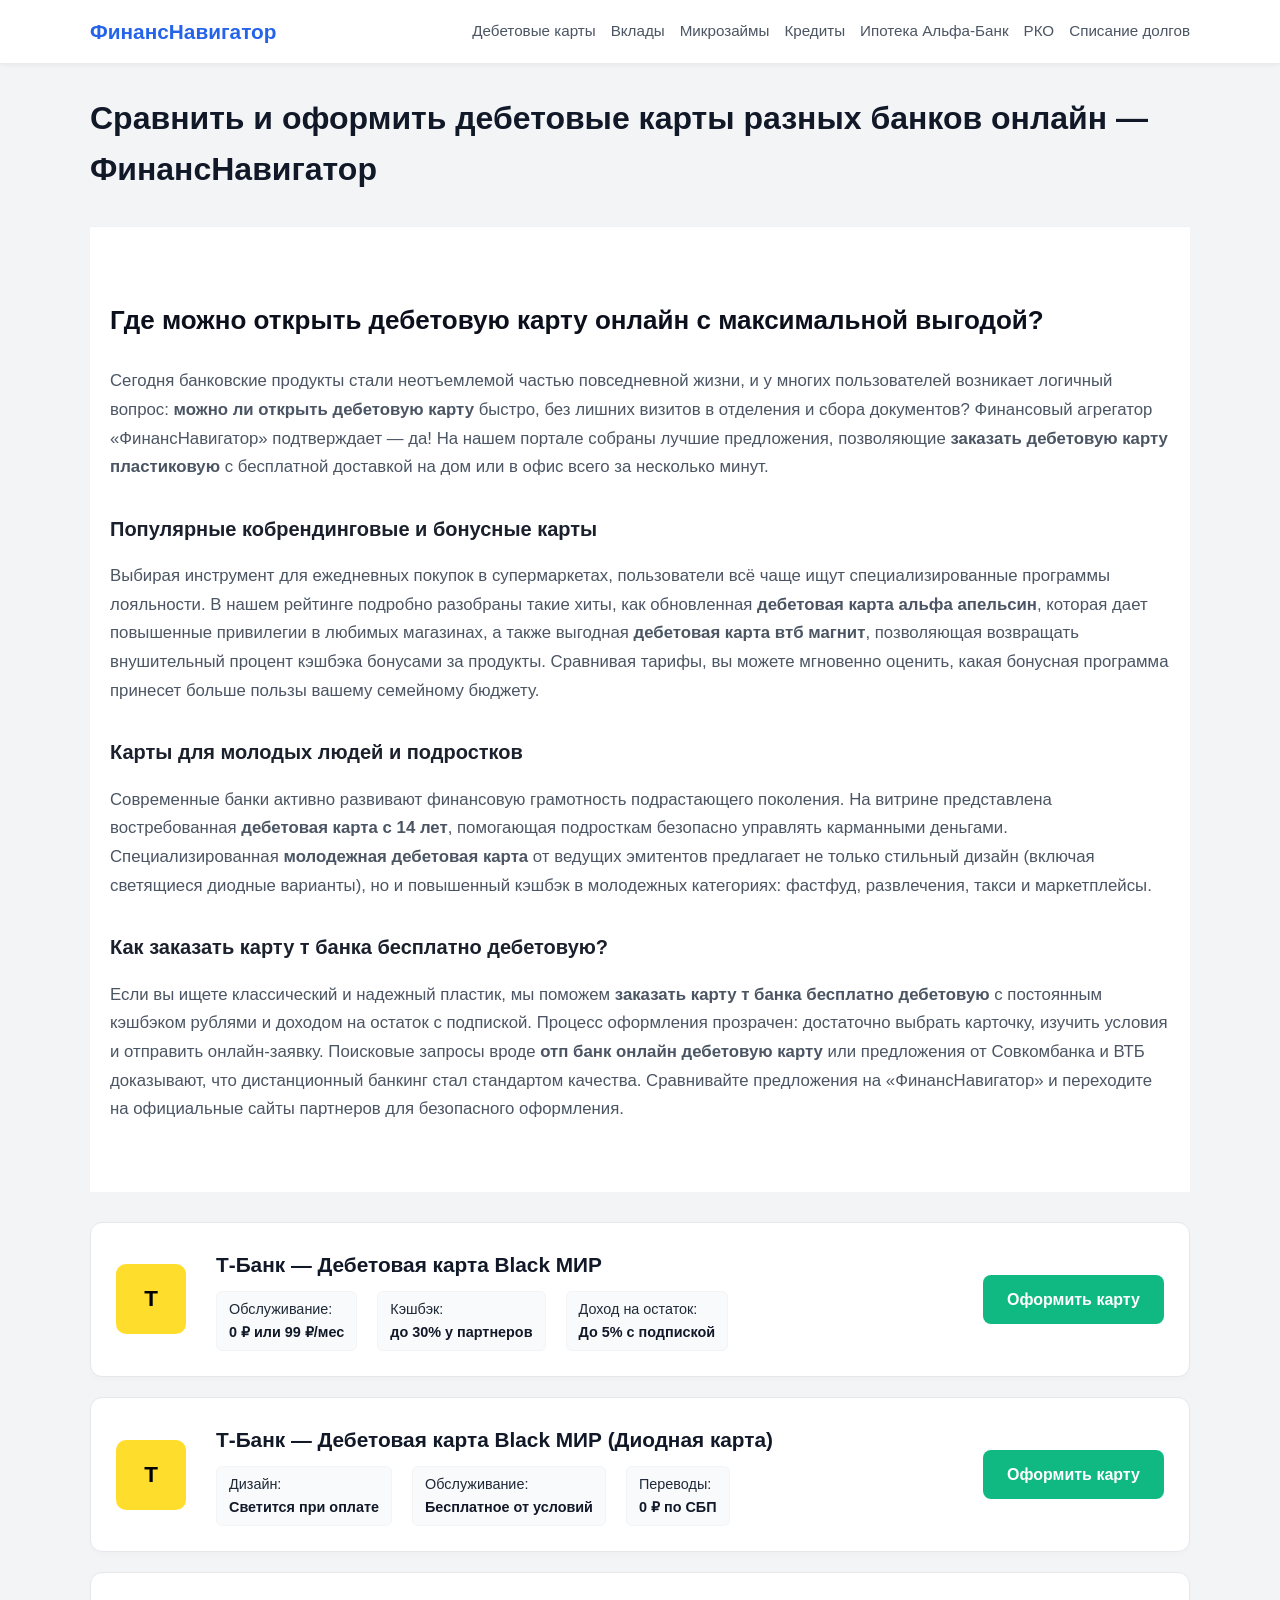
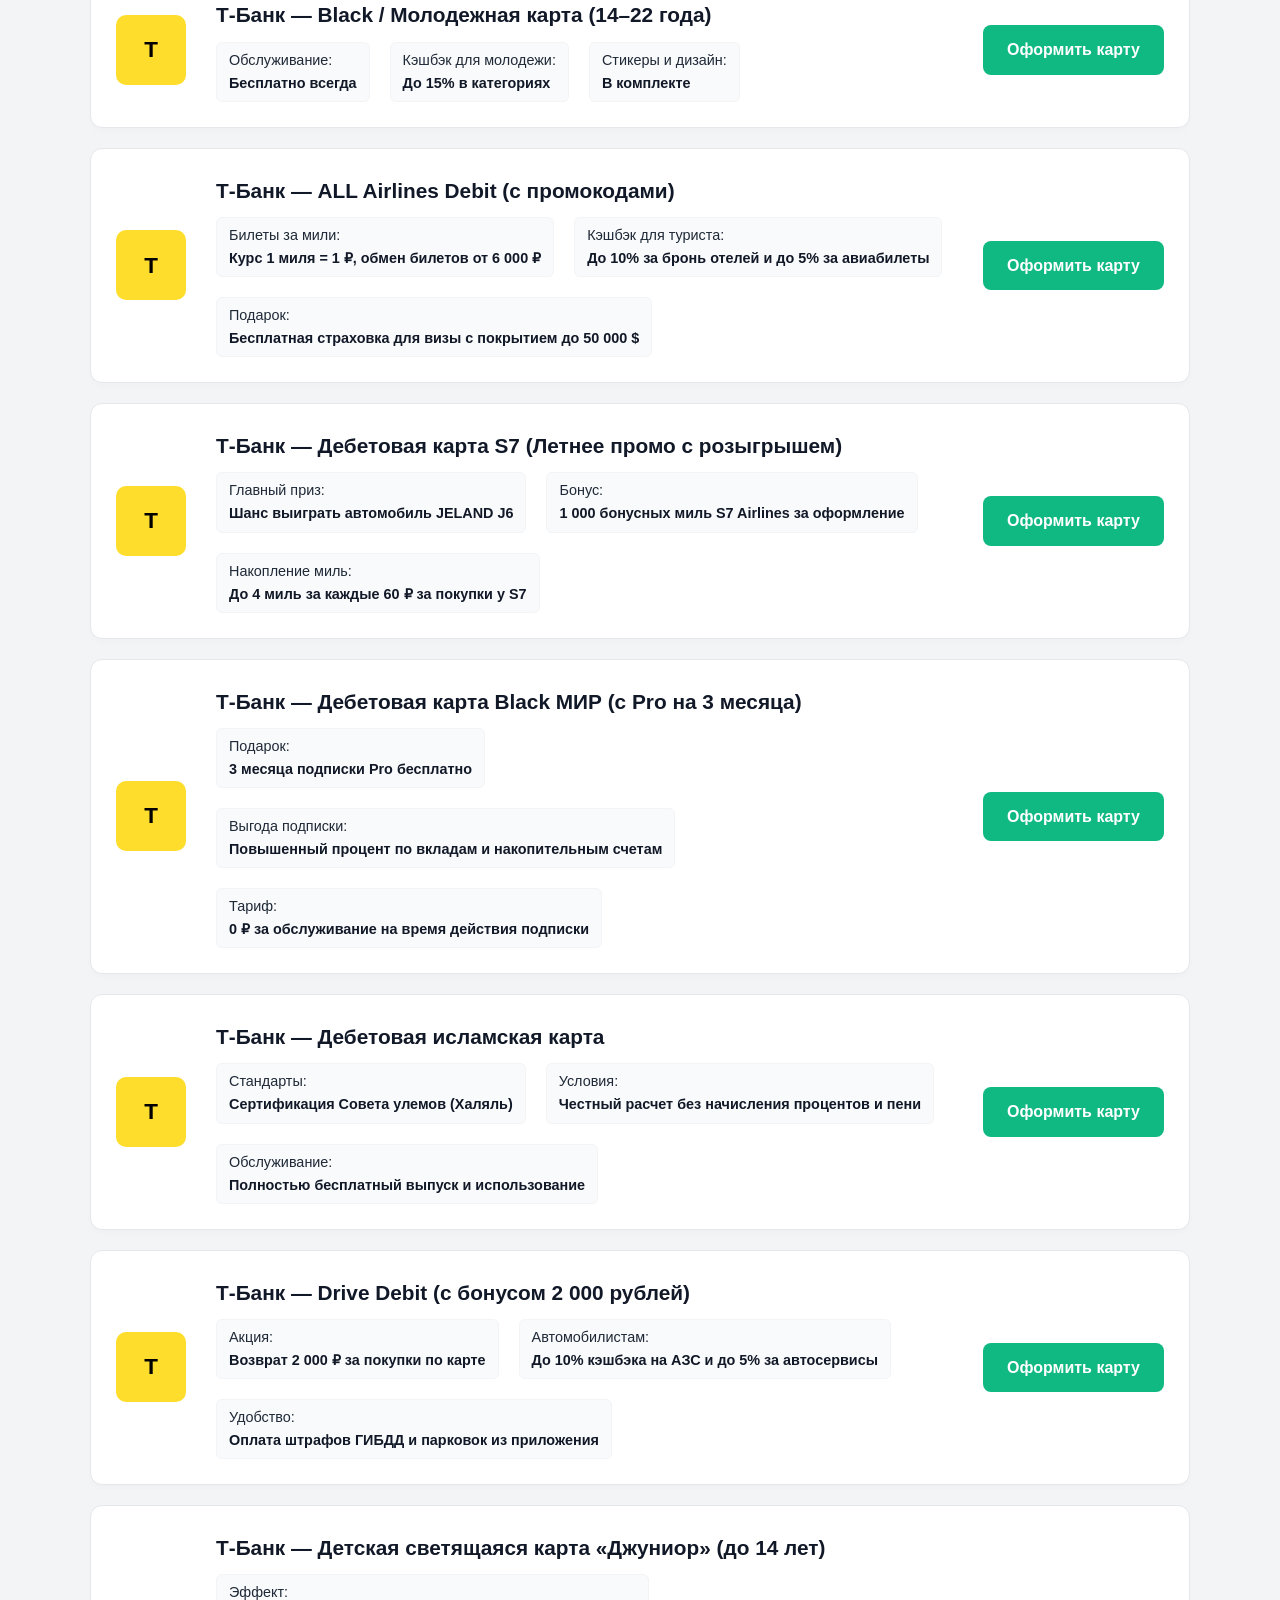
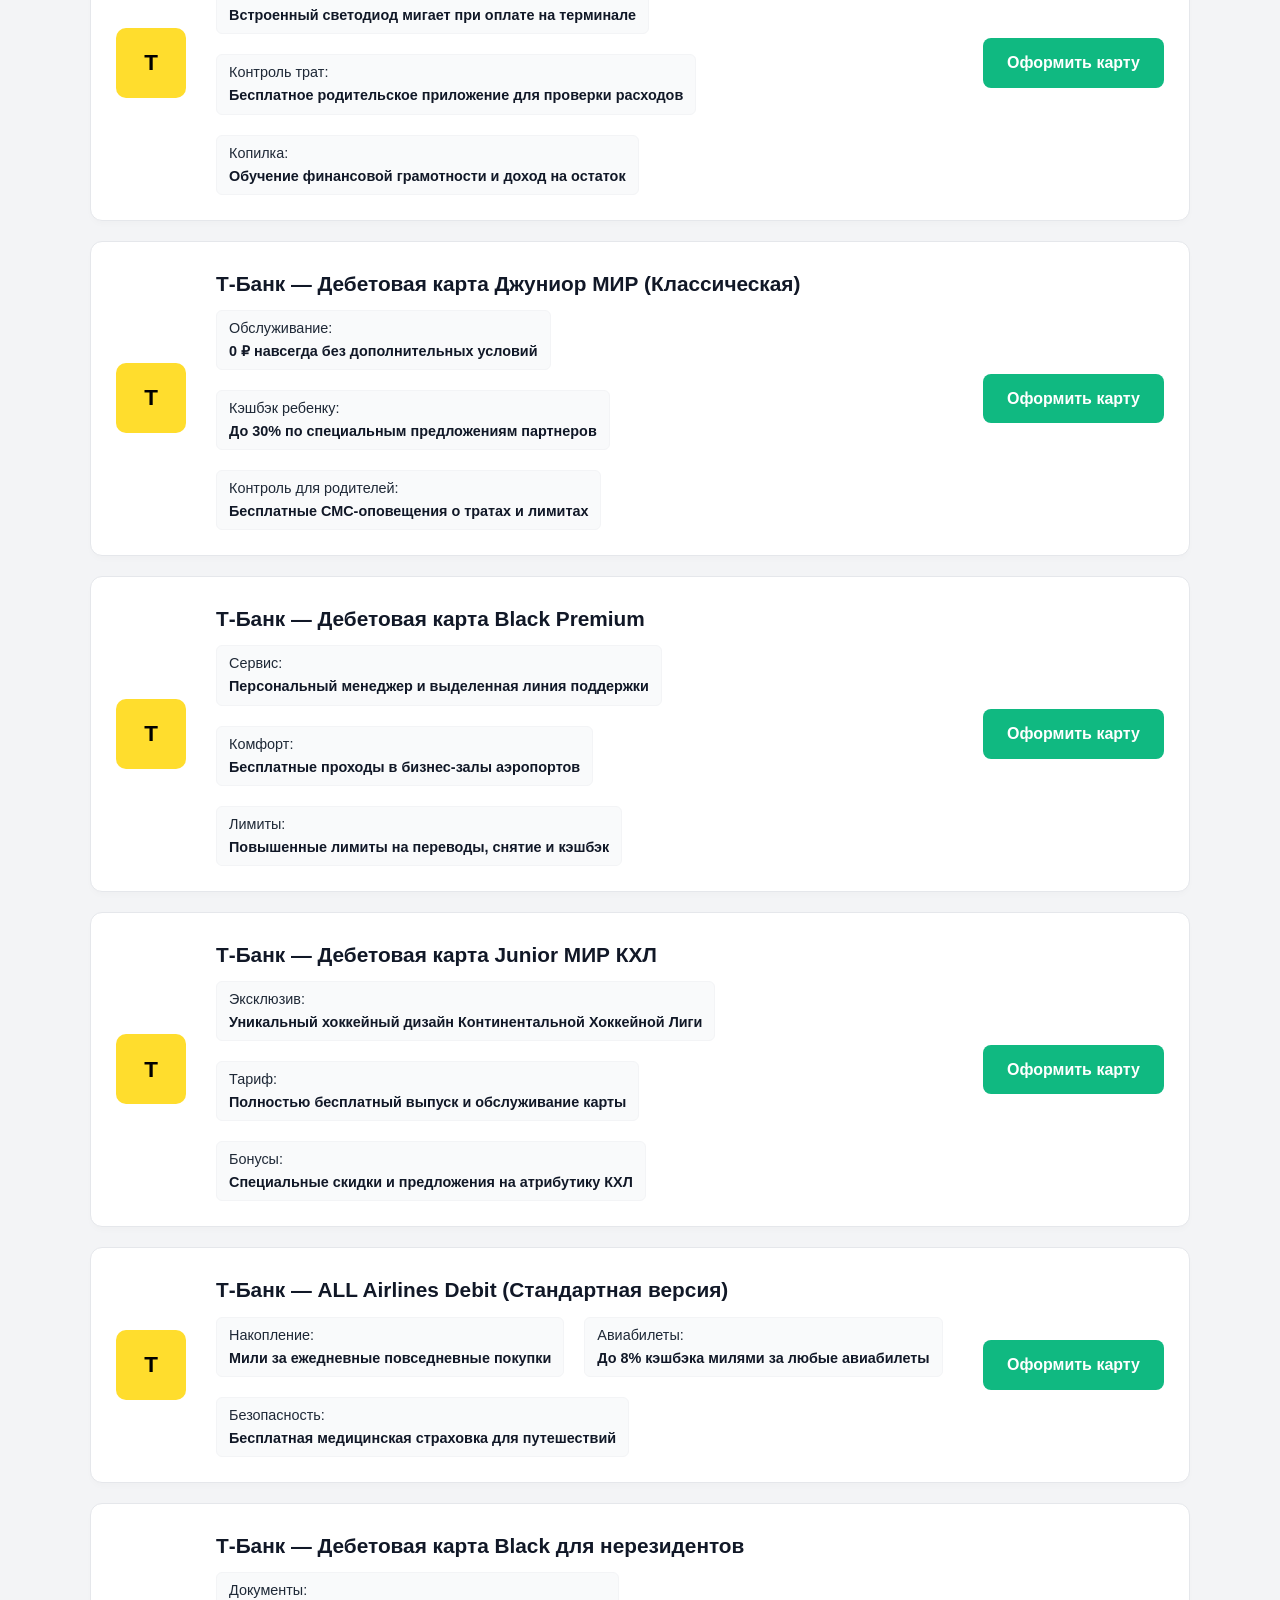
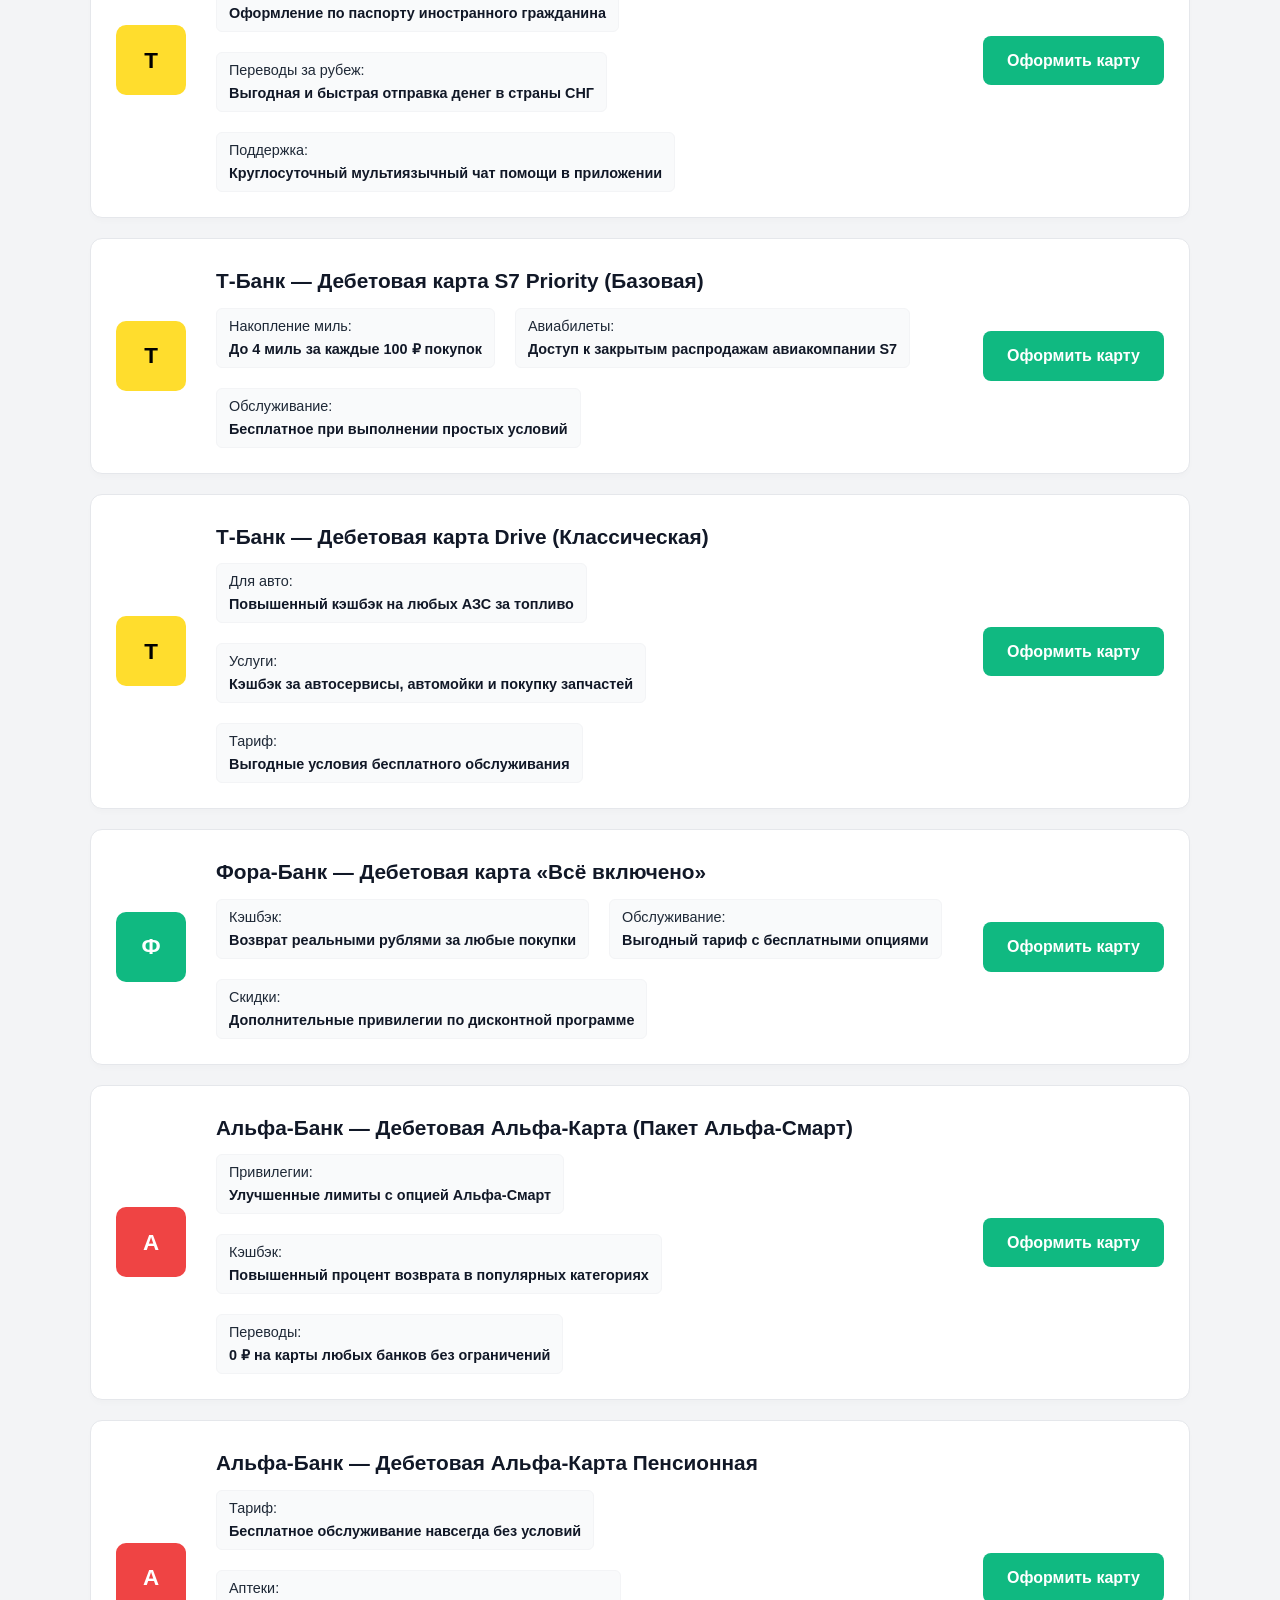
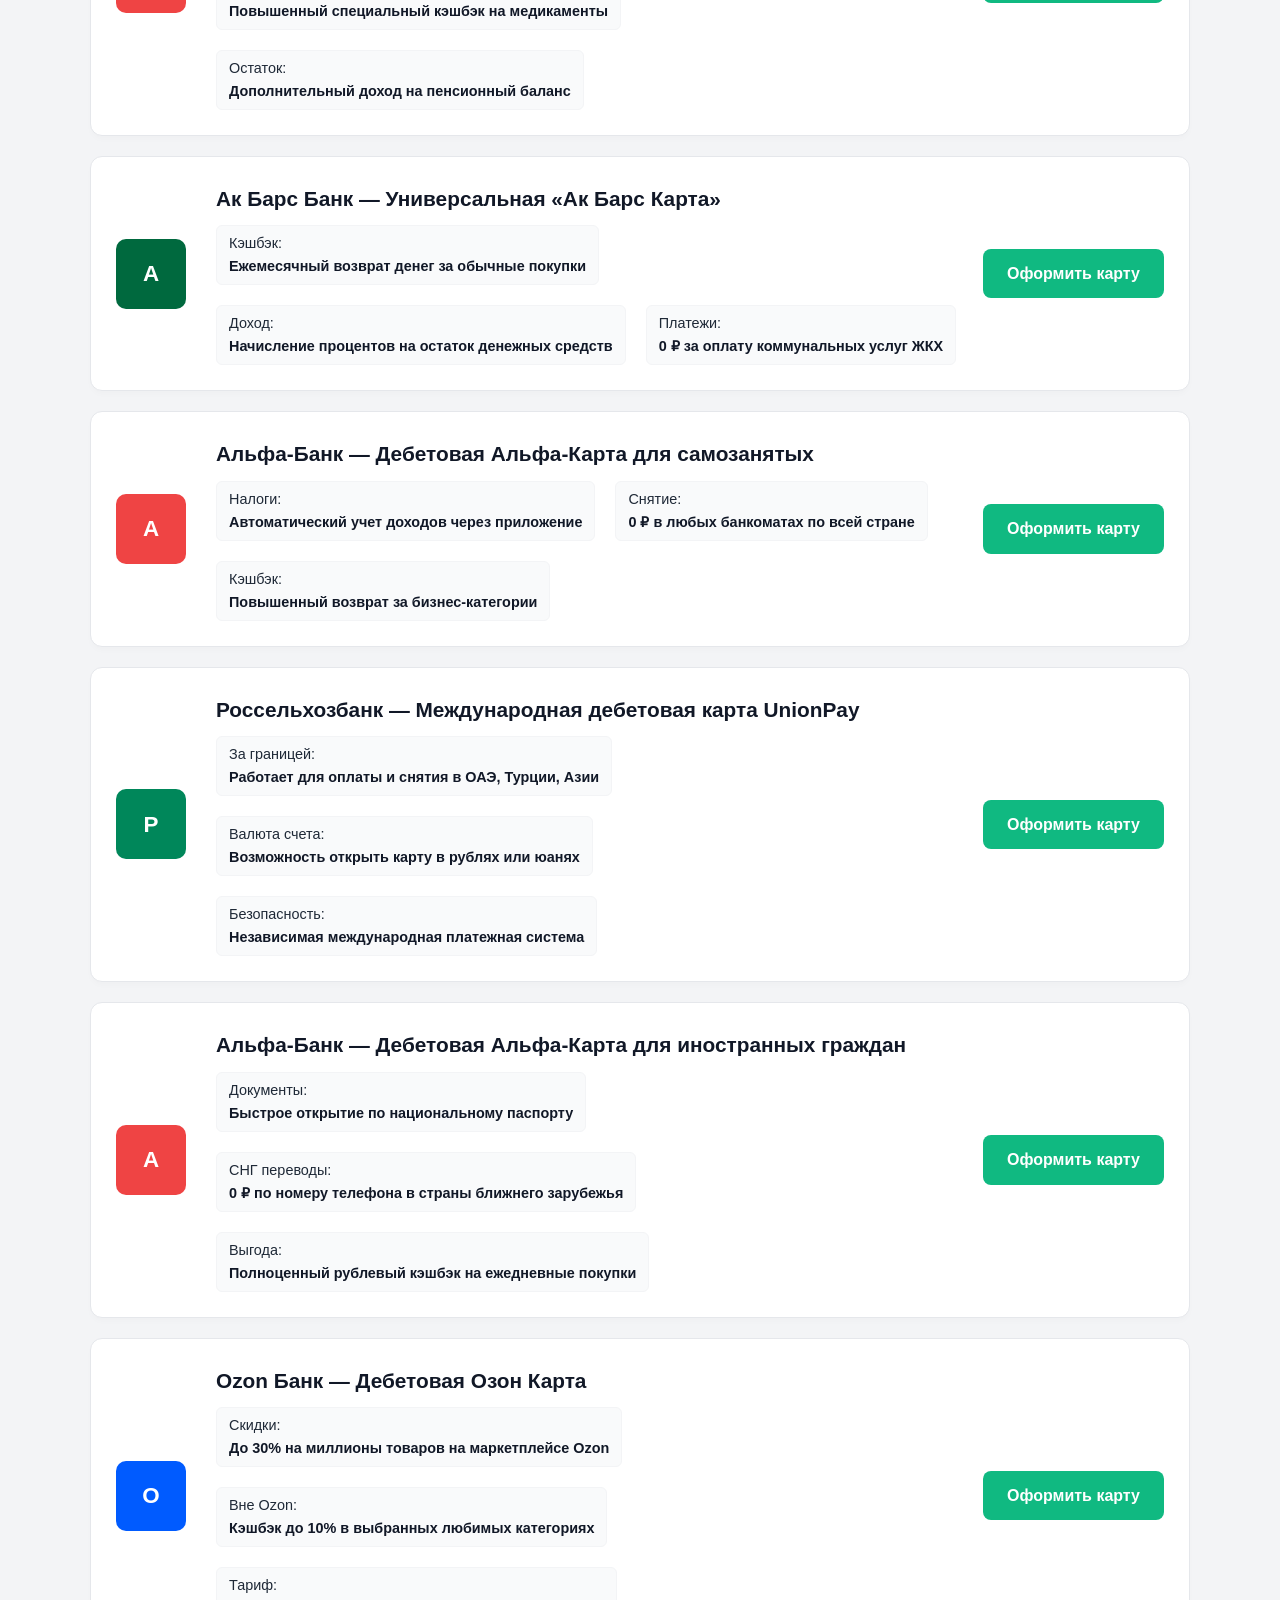
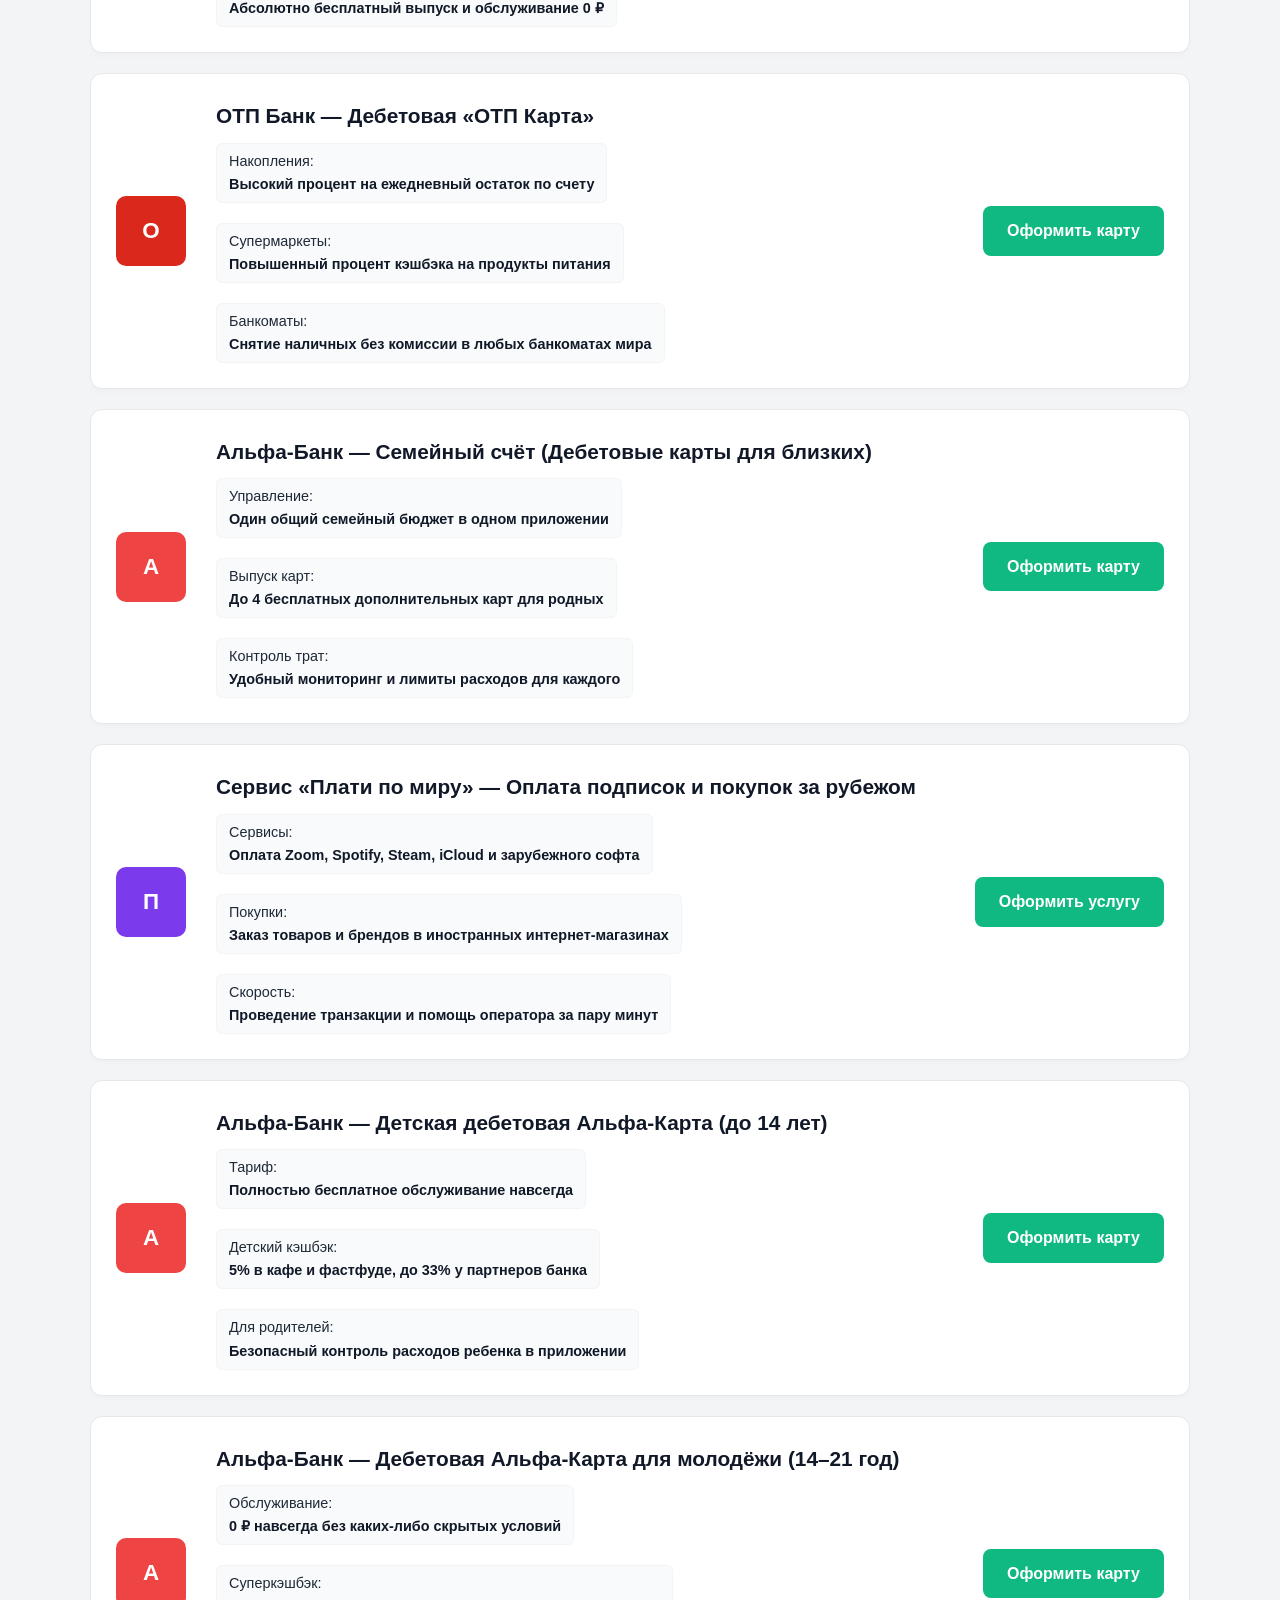
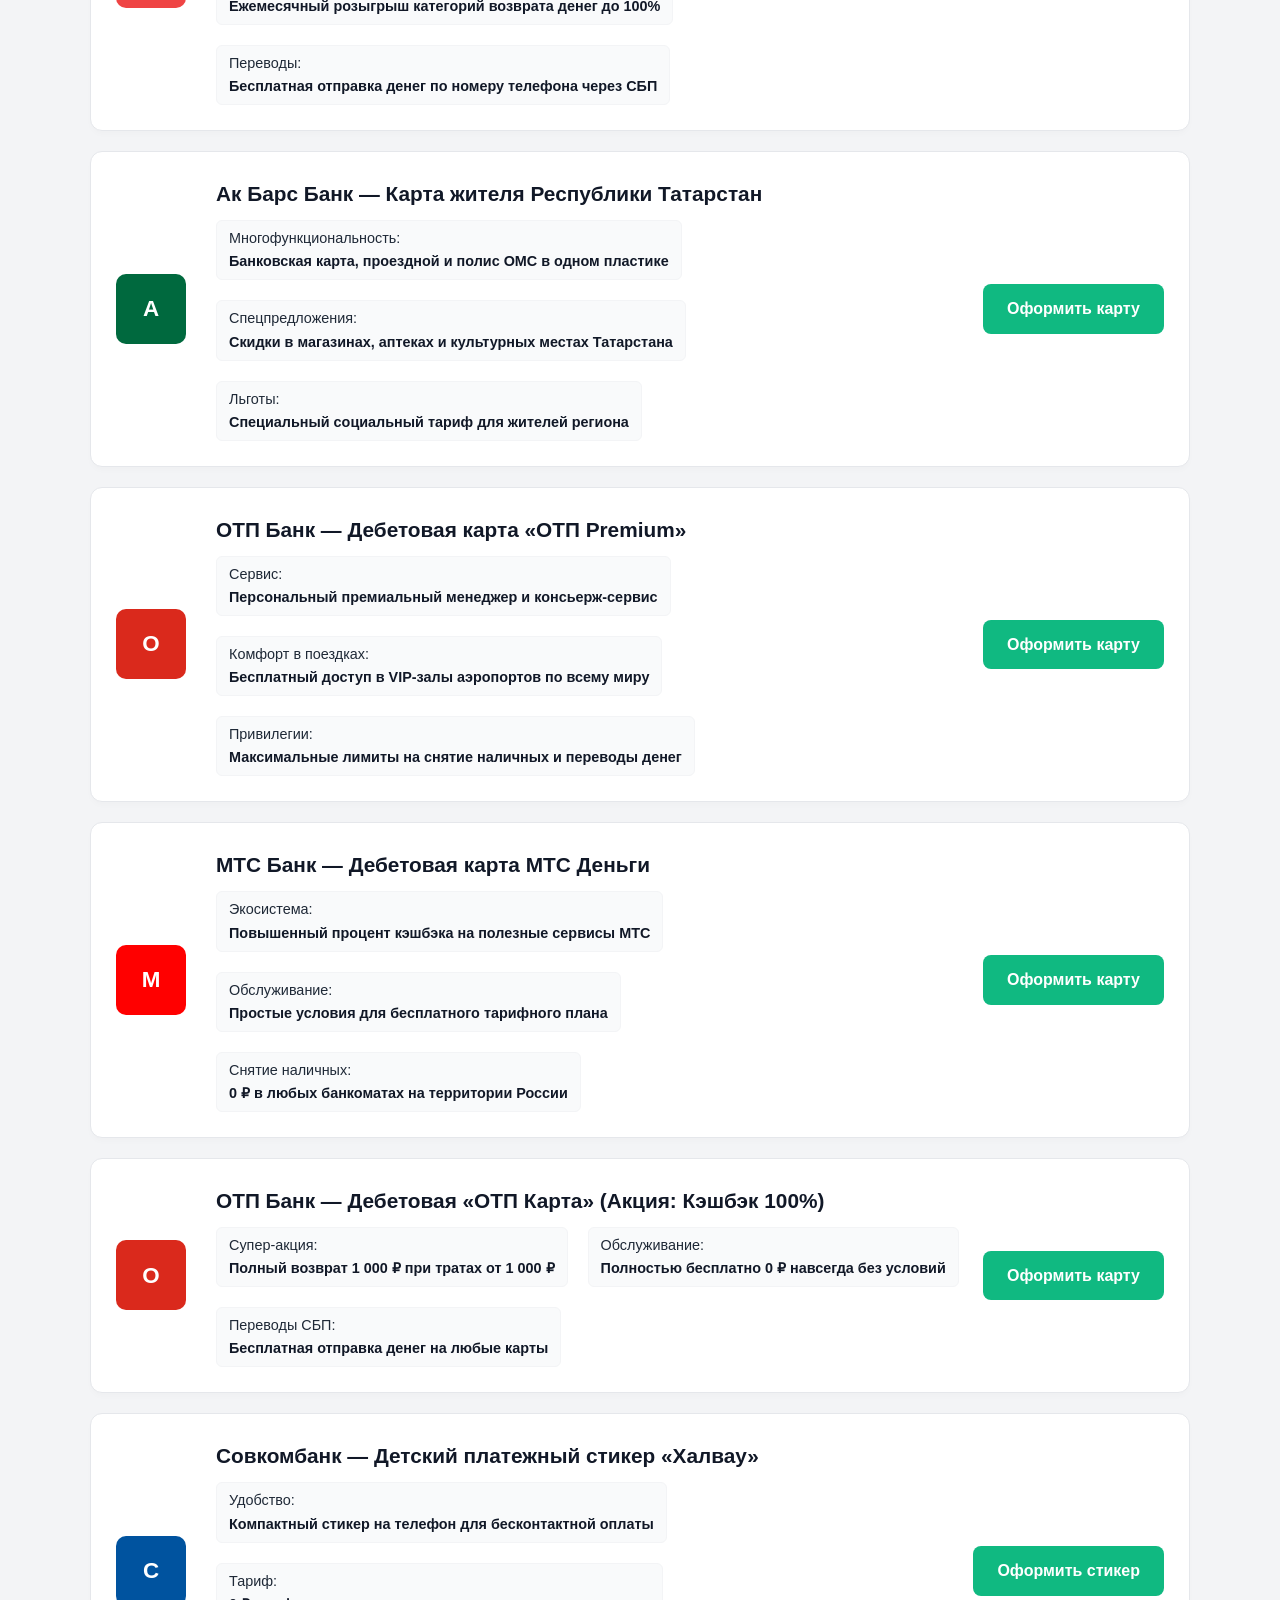
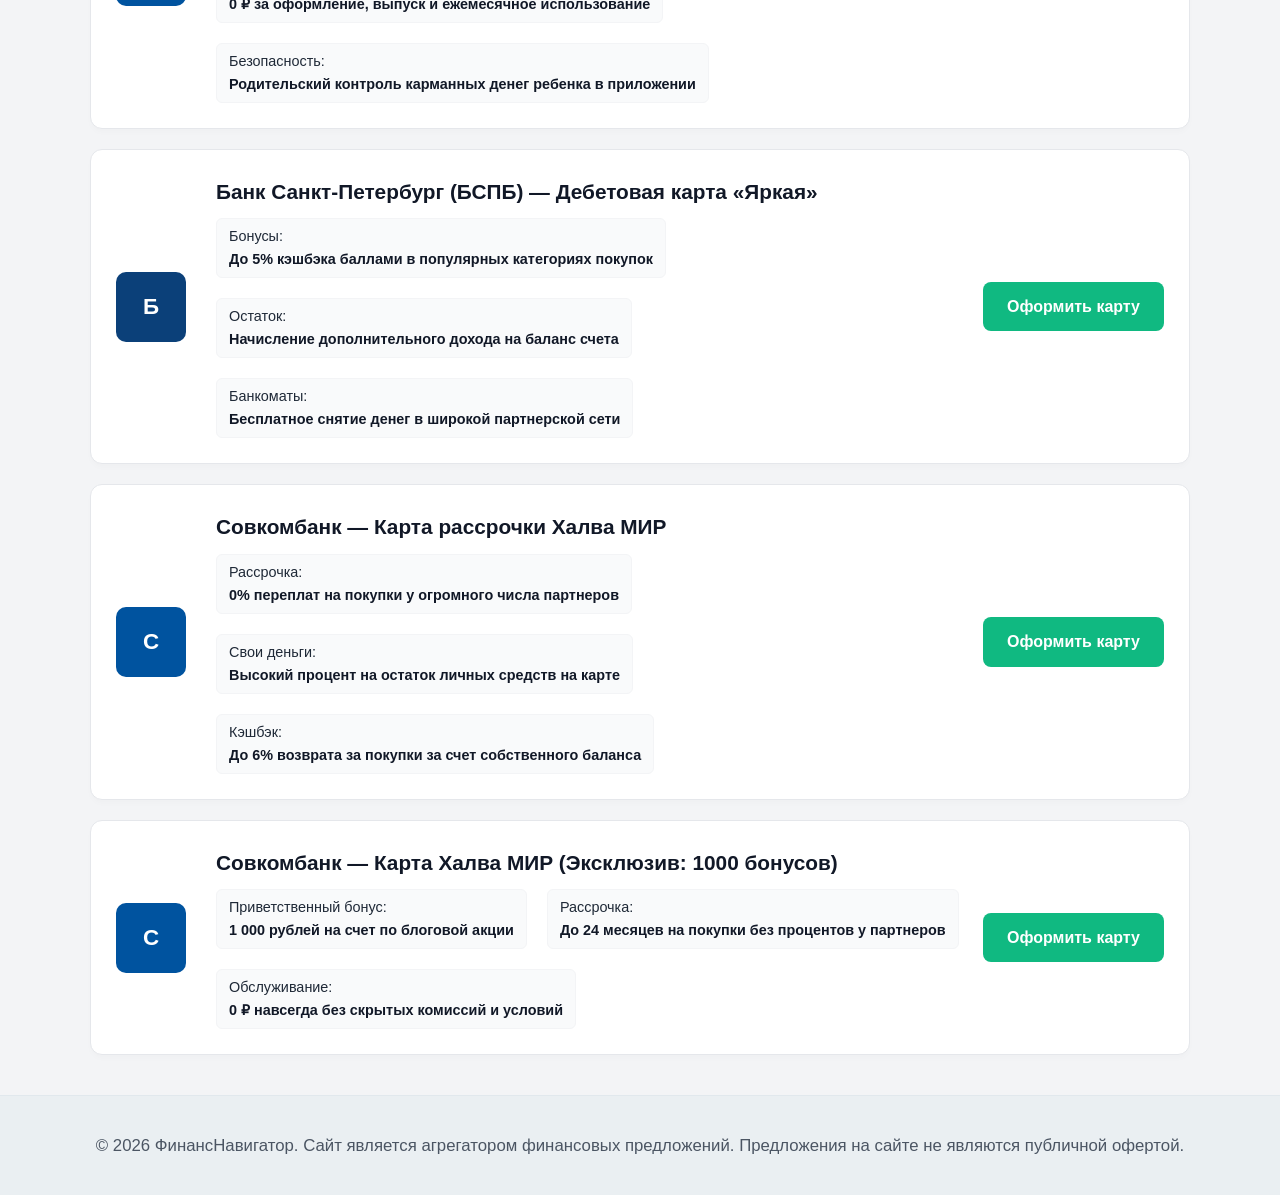
==== commit 61357ca0: "Update index.html" ====
--- a/index.html
+++ b/index.html
@@ -193,6 +193,8 @@
     <div class="container">
         
          <!-- Профессиональный SEO-блок под собранную семантику -->
+        <h1 class="visually-hidden">Сравнить и оформить дебетовые карты разных банков онлайн — ФинансНавигатор</h1>
+        
 <section class="seo-advanced-section" style="padding: 50px 20px; background-color: #ffffff; color: #2c3e50; font-family: 'Segoe UI', Roboto, sans-serif; line-height: 1.7; max-width: 1200px; margin: 30px auto; border-top: 1px solid #eef2f5;">
     <h2 style="font-size: 26px; color: #0c101d; margin-bottom: 25px; font-weight: 700; text-align: left;">Где можно открыть дебетовую карту онлайн с максимальной выгодой?</h2>
     
@@ -837,6 +839,5 @@
 </div>
         </div>
     </footer>
-<h1 class="visually-hidden">Сравнить и оформить дебетовые карты разных банков онлайн — ФинансНавигатор</h1>
 </body>
 </html>
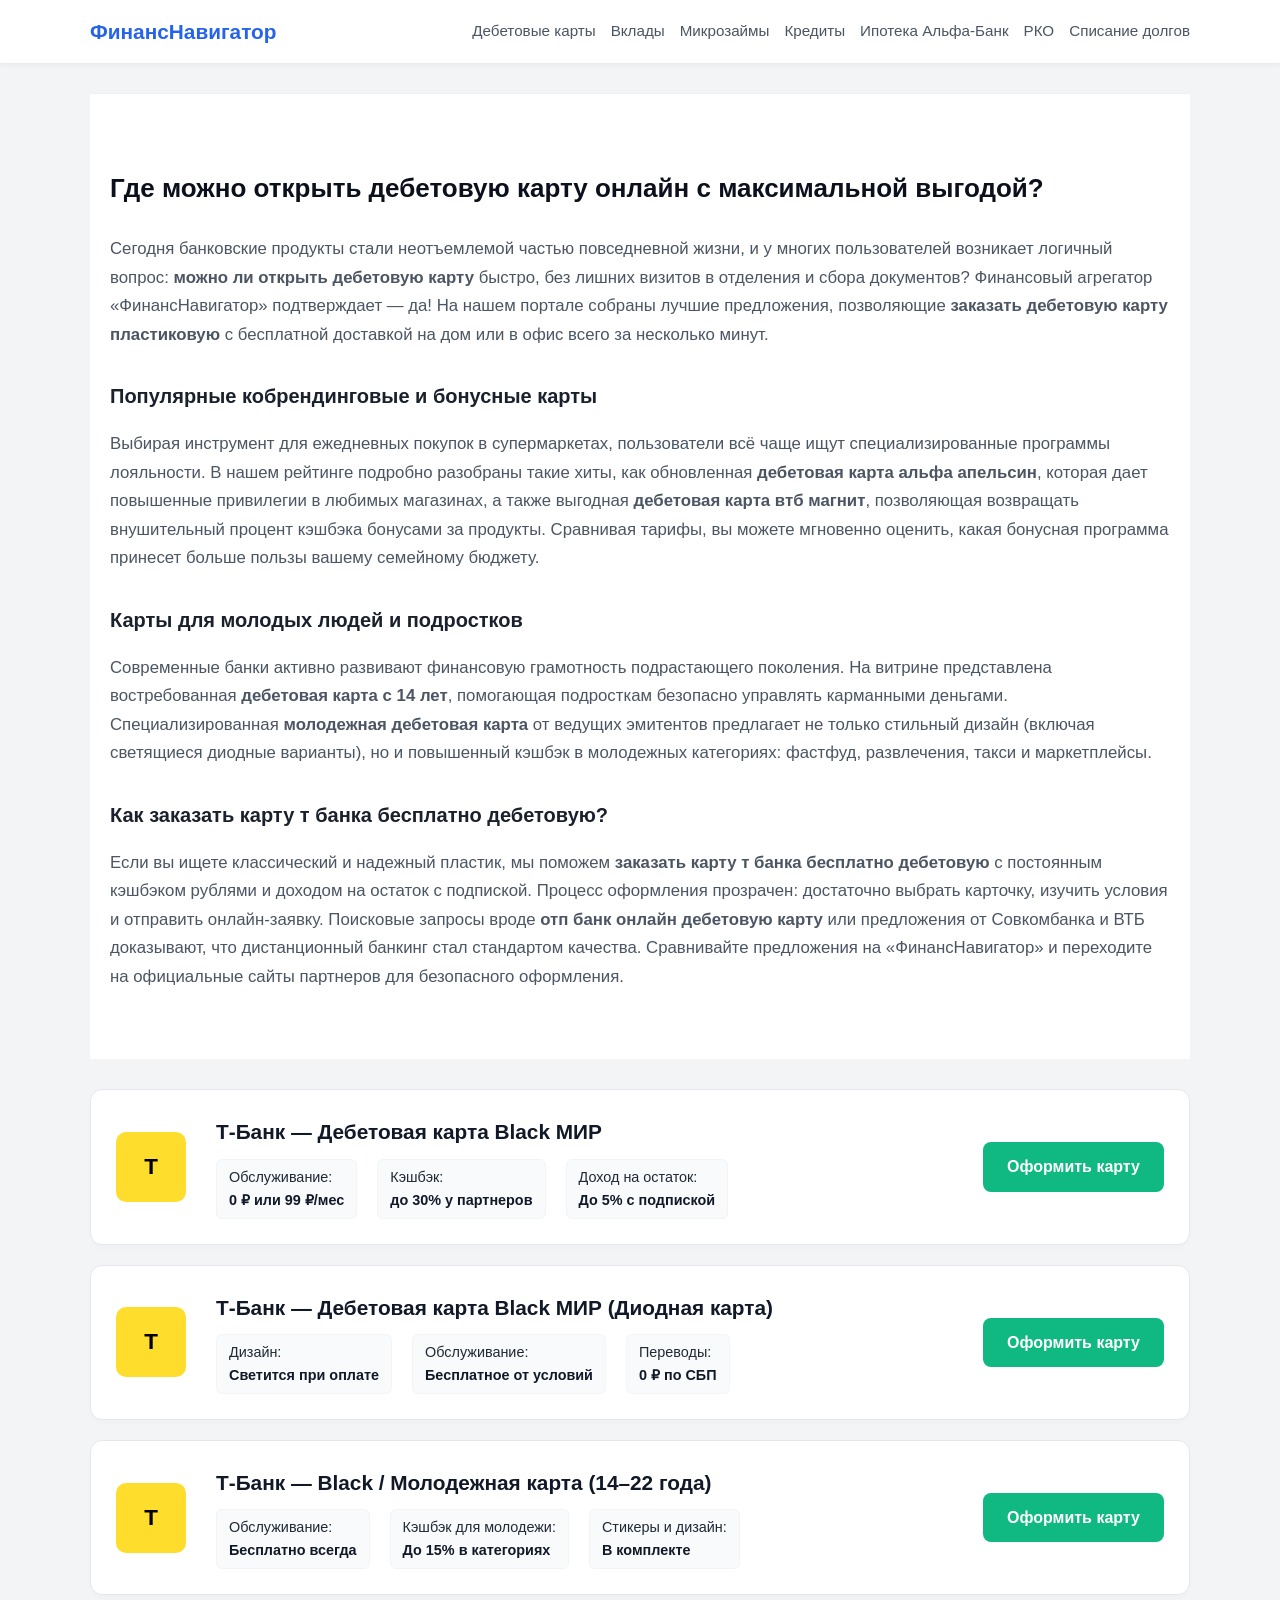
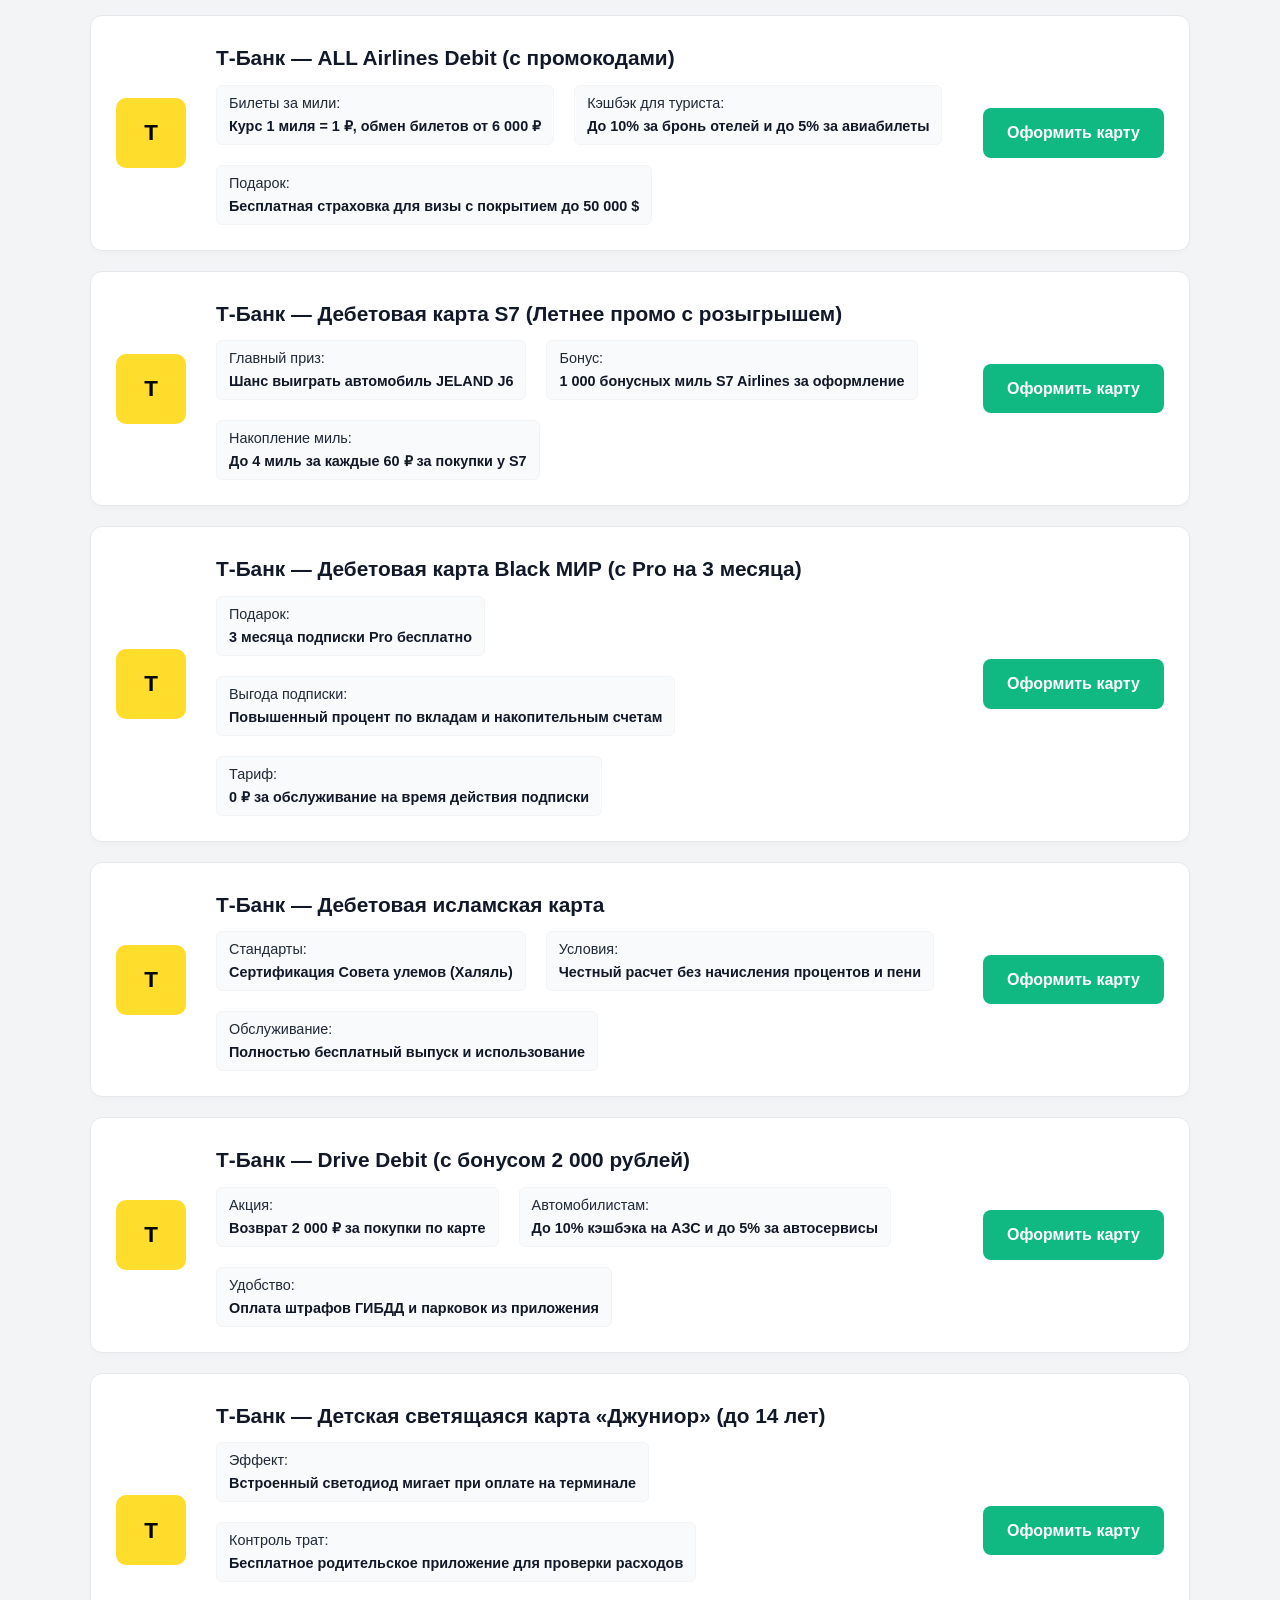
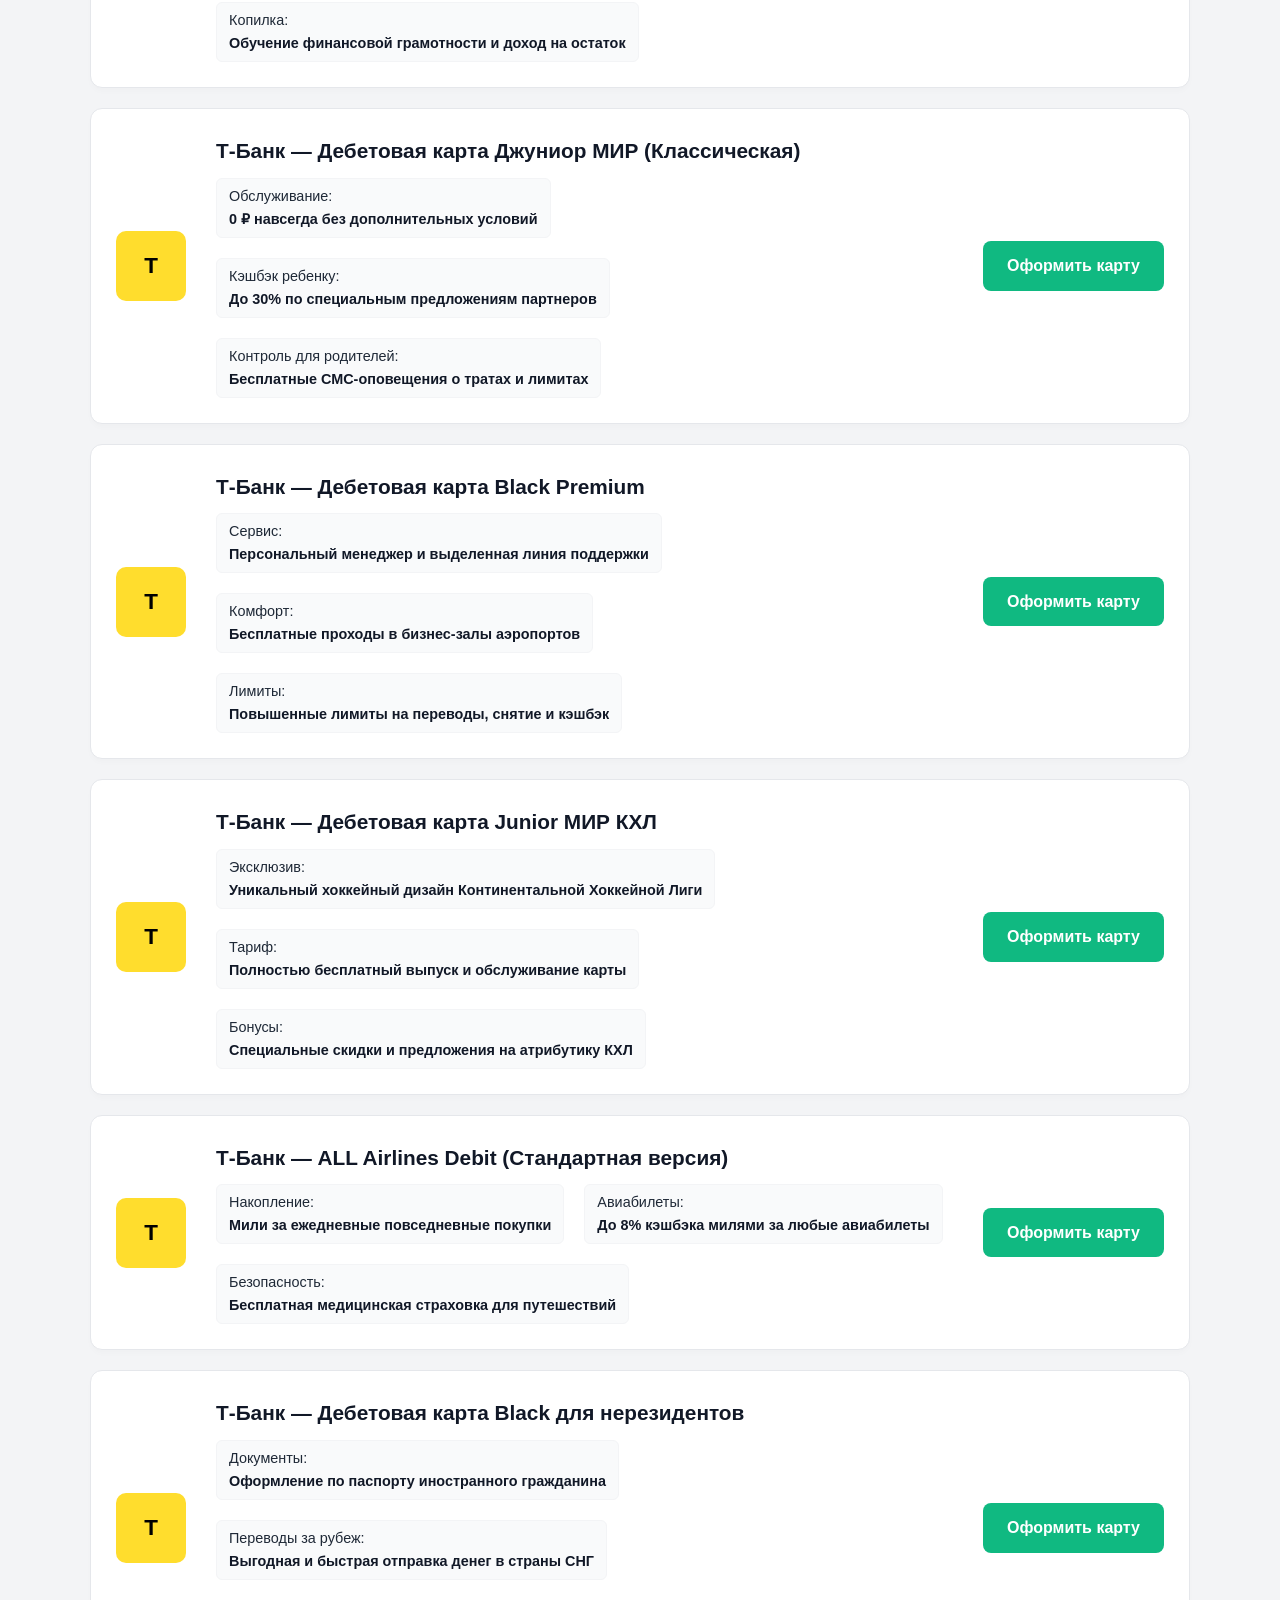
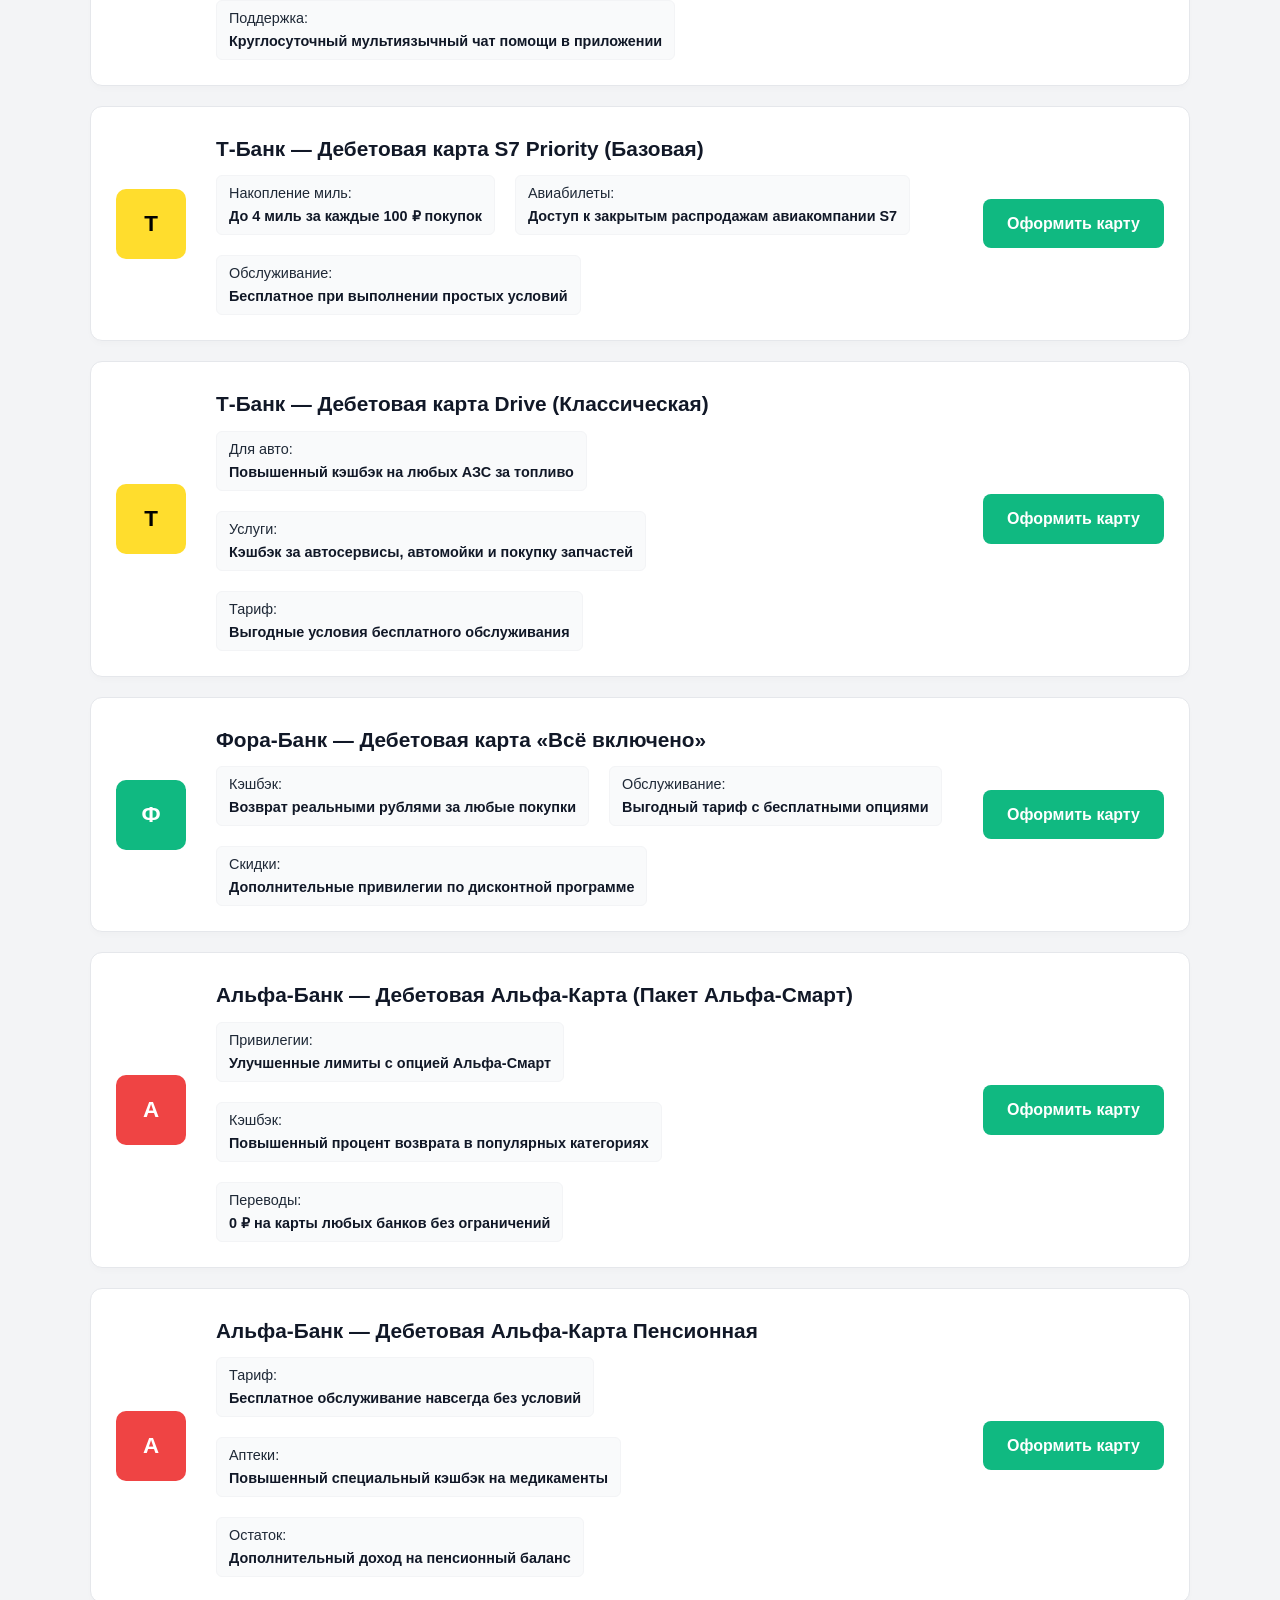
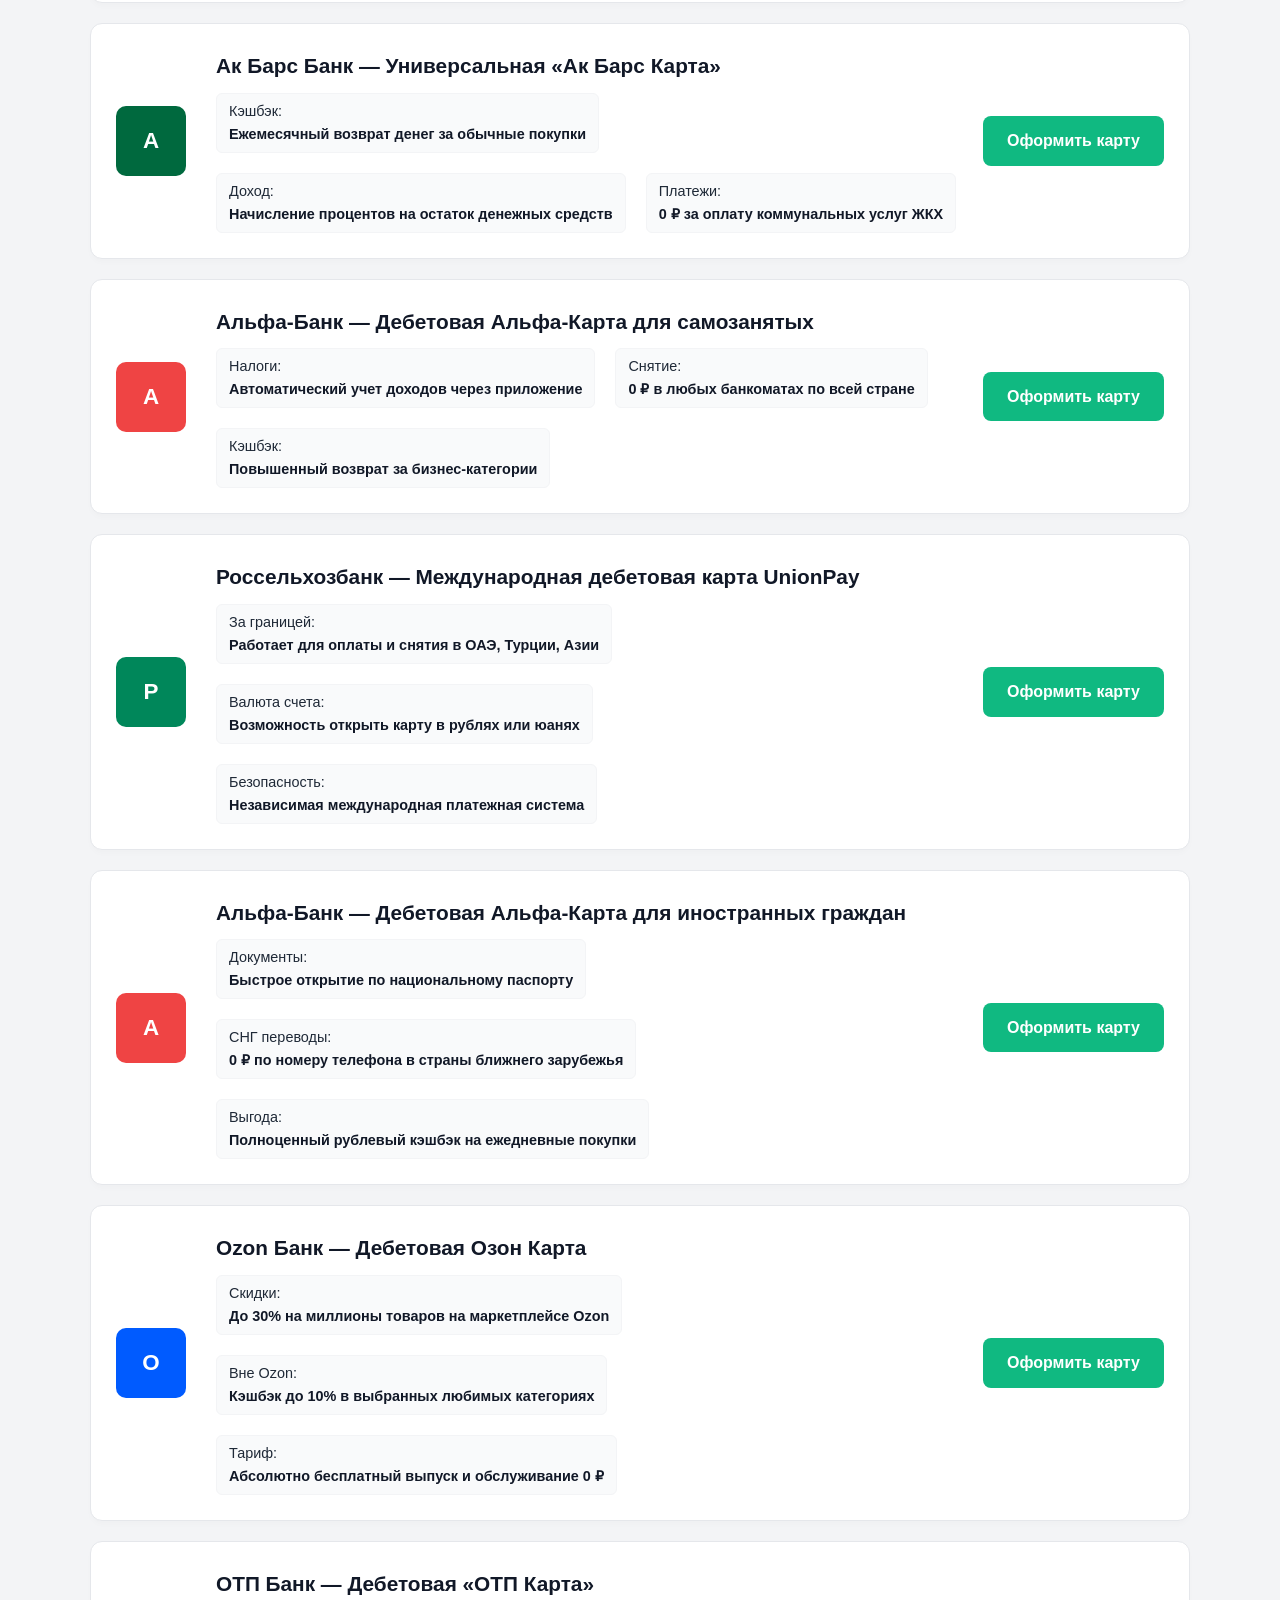
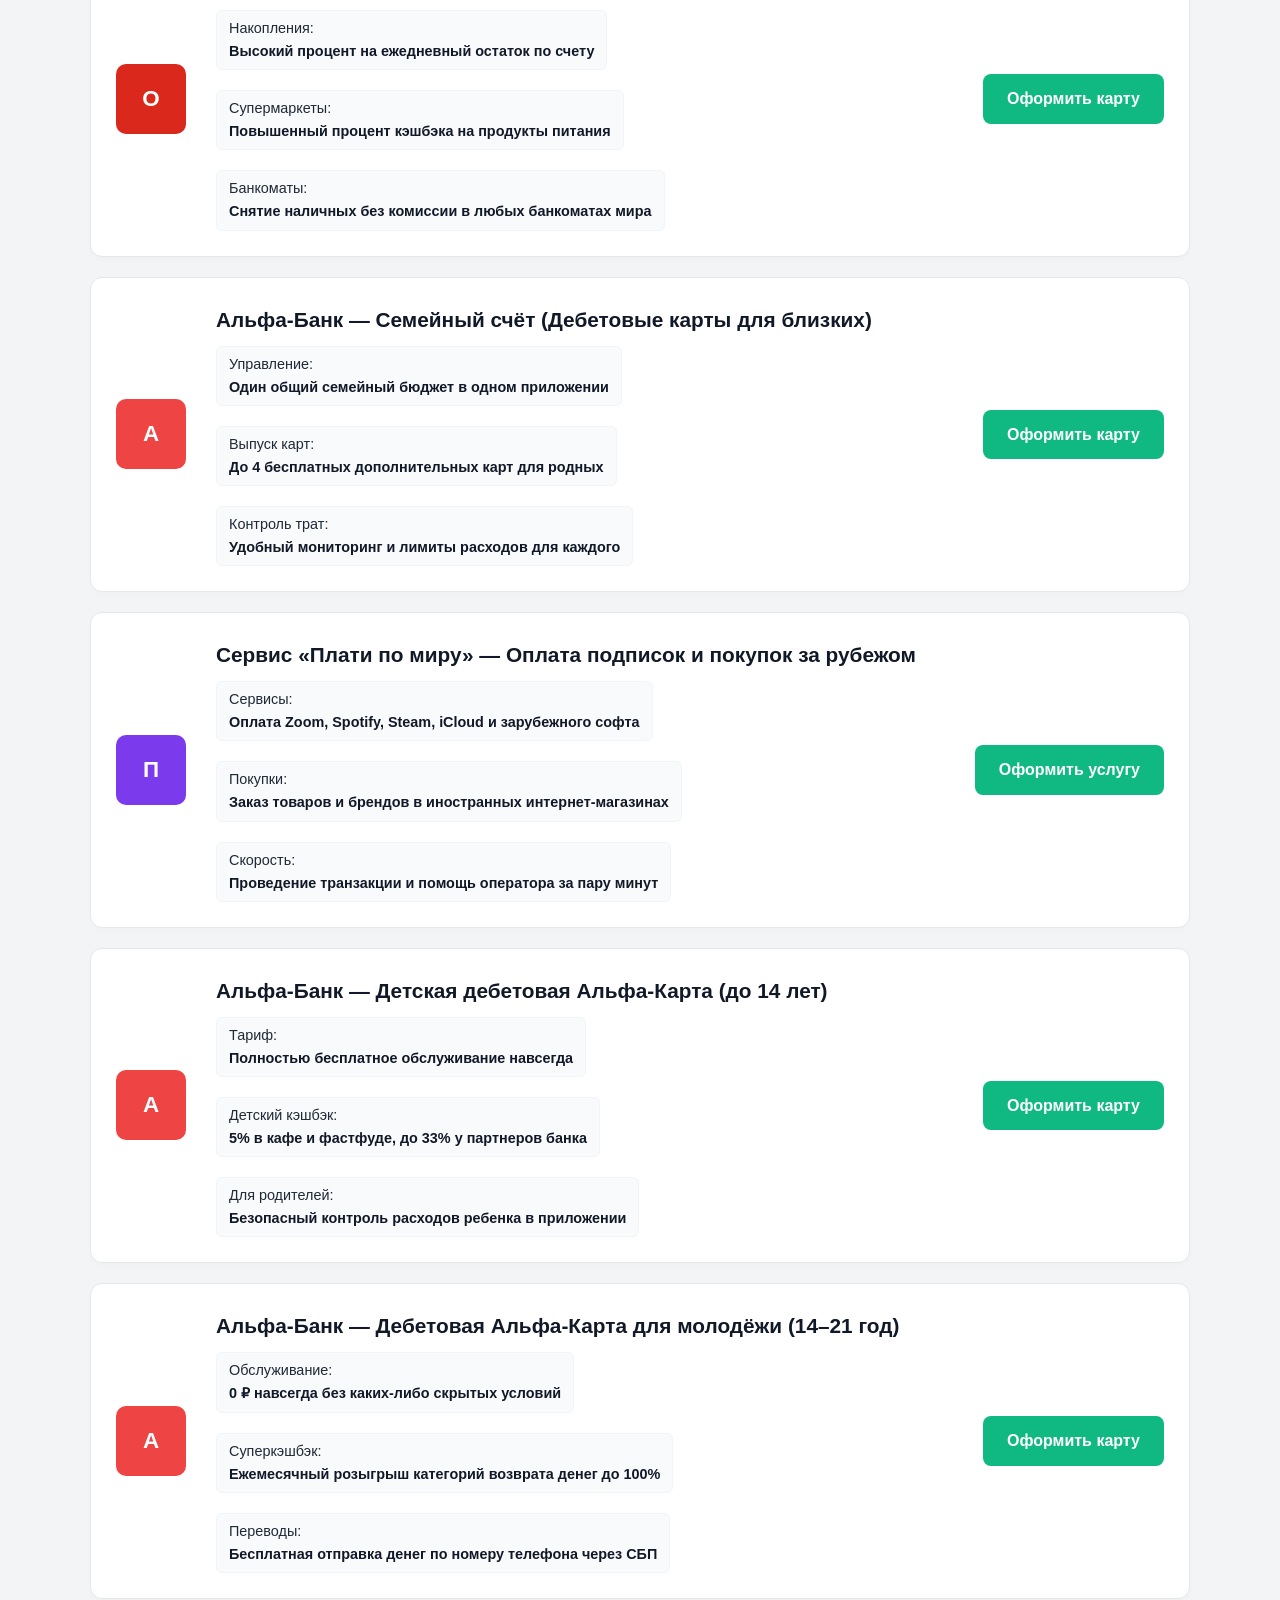
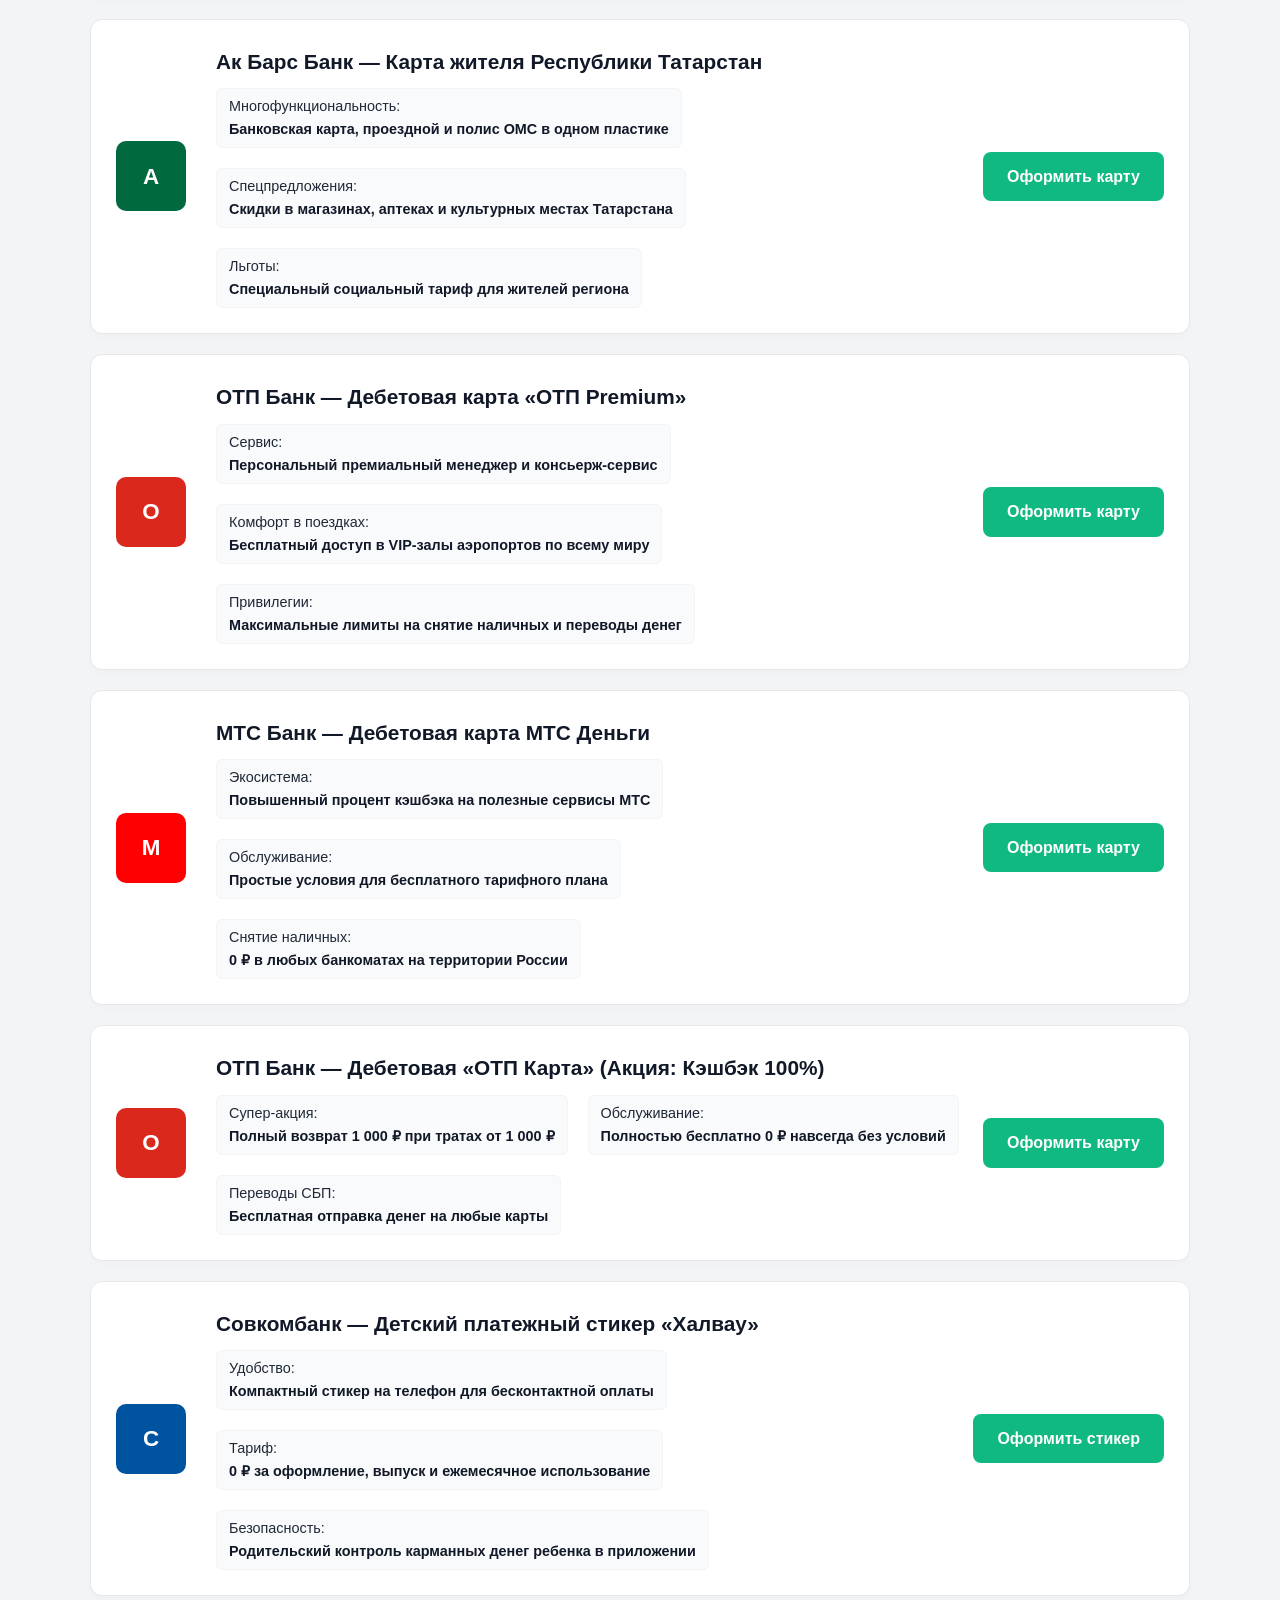
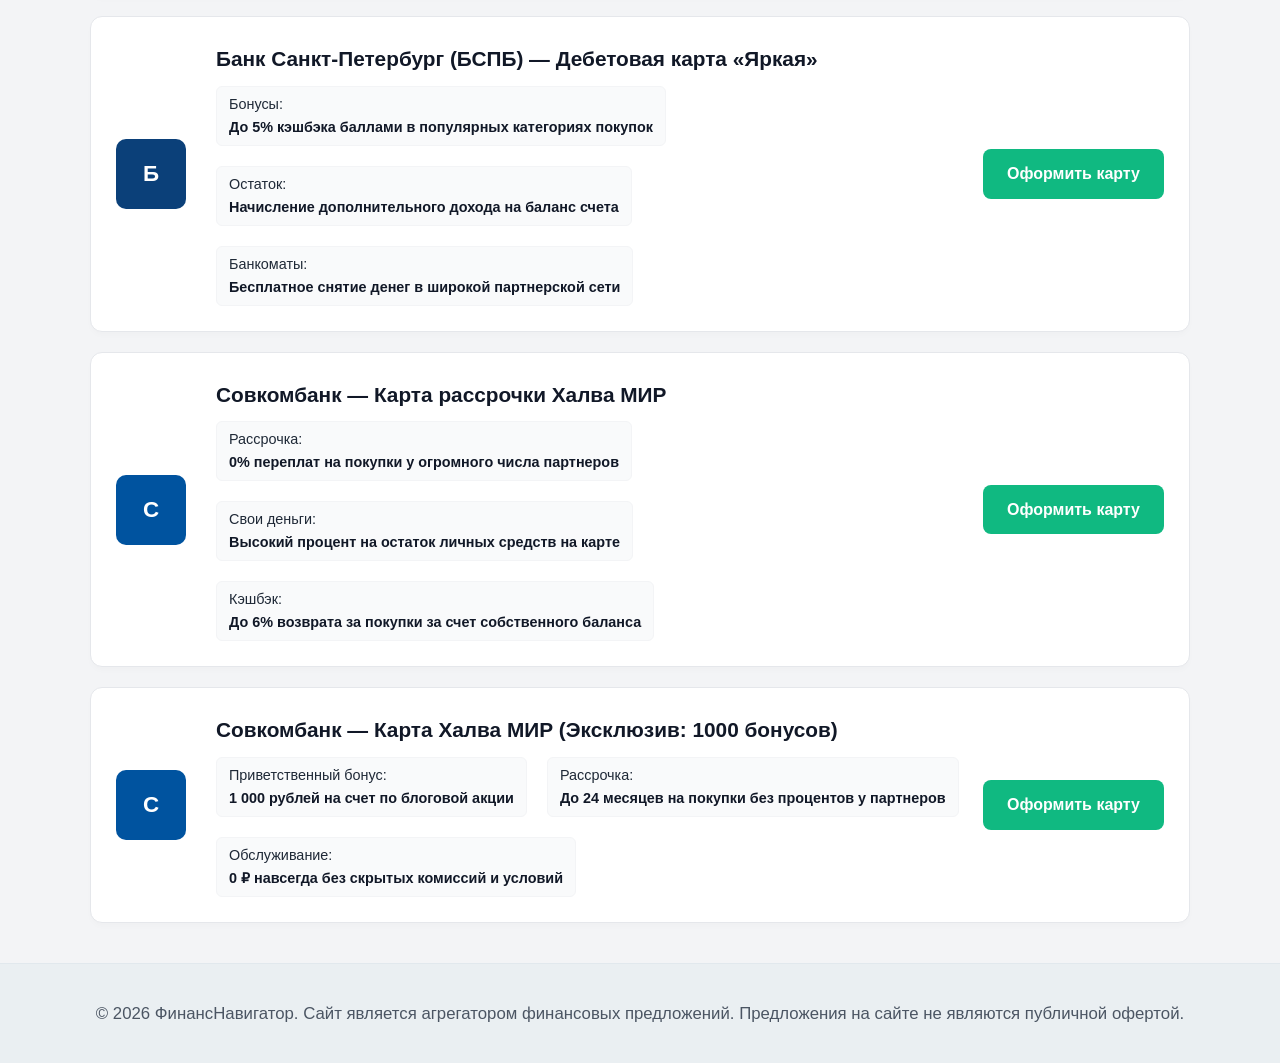
==== commit 24bb78c5: "Update index.html" ====
--- a/index.html
+++ b/index.html
@@ -193,7 +193,7 @@
     <div class="container">
         
          <!-- Профессиональный SEO-блок под собранную семантику -->
-        <h1 class="visually-hidden">Сравнить и оформить дебетовые карты разных банков онлайн — ФинансНавигатор</h1>
+        <h1 class="visually-hidden" style="position: absolute; width: 1px; height: 1px; margin: -1px; padding: 0; overflow: hidden; clip: rect(0, 0, 0, 0); border: 0; white-space: nowrap;">Сравнить и оформить дебетовые карты разных банков онлайн — ФинансНавигатор</h1>
         
 <section class="seo-advanced-section" style="padding: 50px 20px; background-color: #ffffff; color: #2c3e50; font-family: 'Segoe UI', Roboto, sans-serif; line-height: 1.7; max-width: 1200px; margin: 30px auto; border-top: 1px solid #eef2f5;">
     <h2 style="font-size: 26px; color: #0c101d; margin-bottom: 25px; font-weight: 700; text-align: left;">Где можно открыть дебетовую карту онлайн с максимальной выгодой?</h2>
